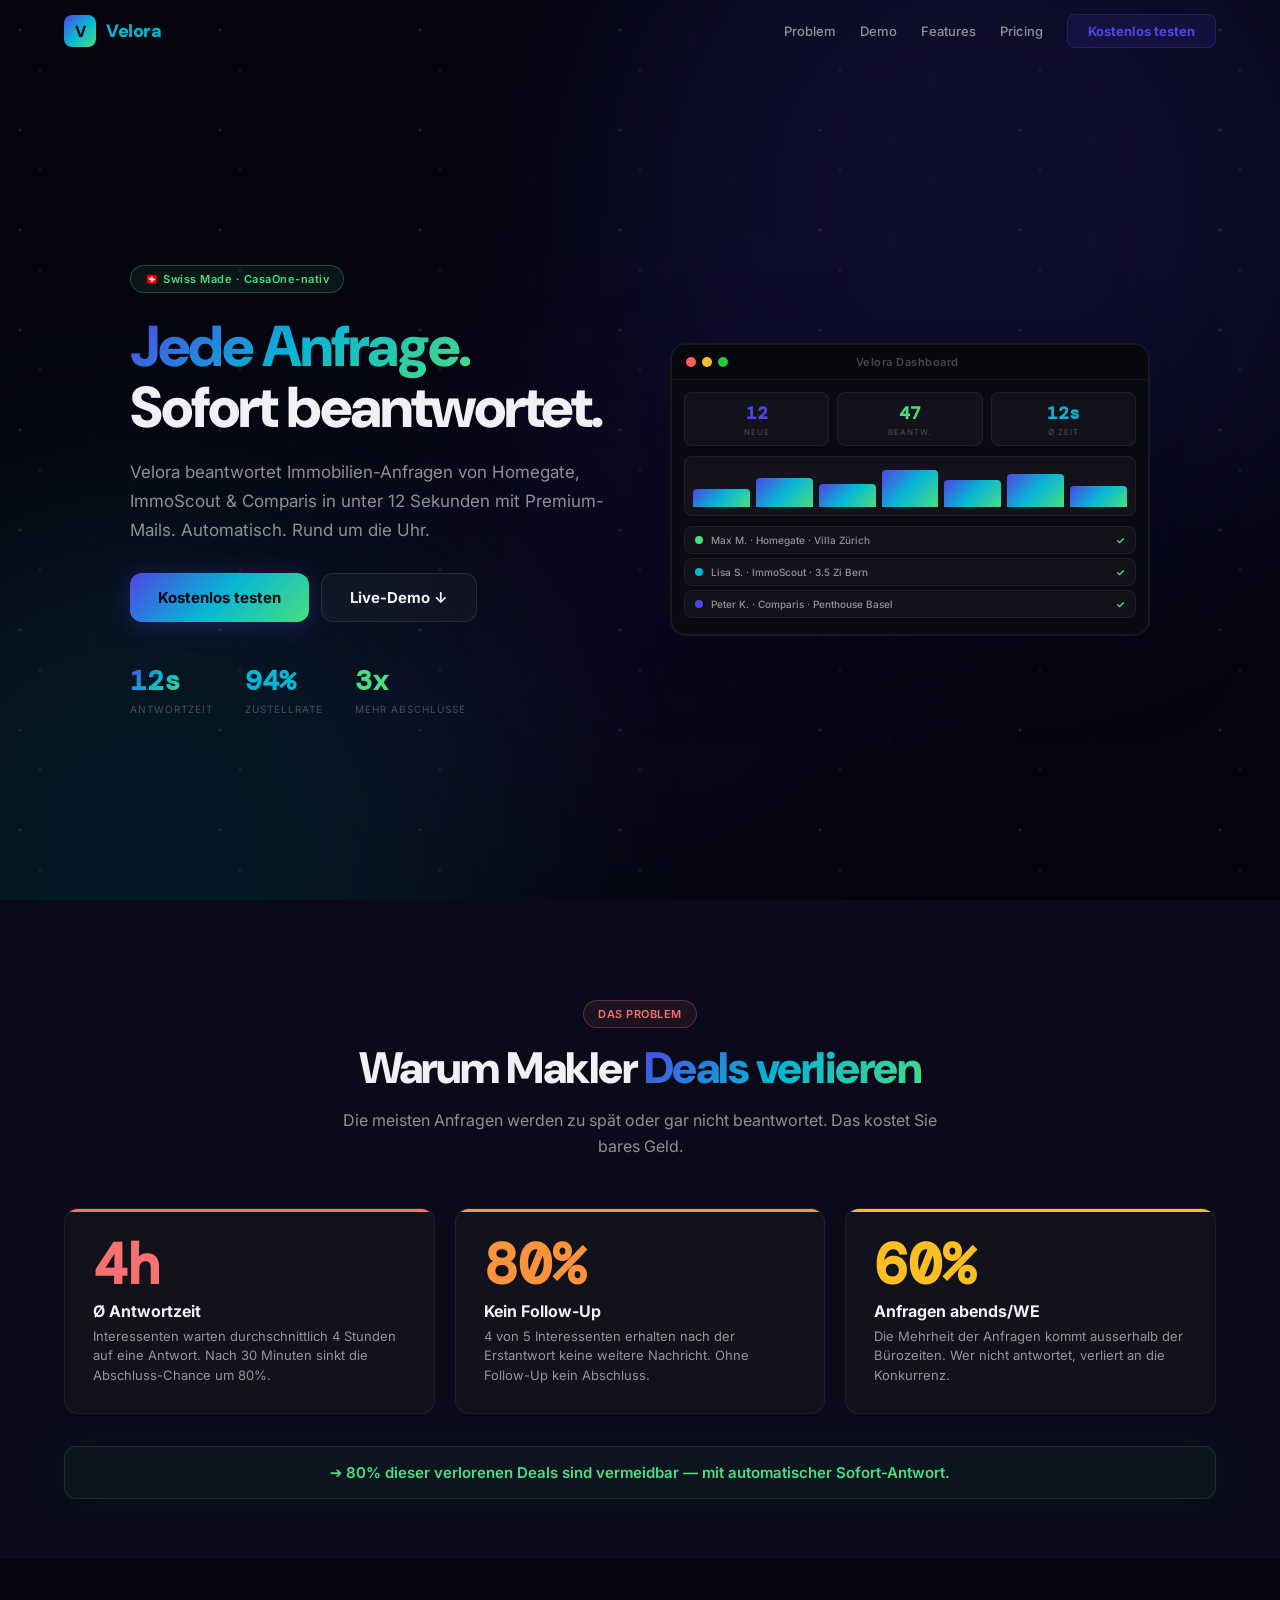
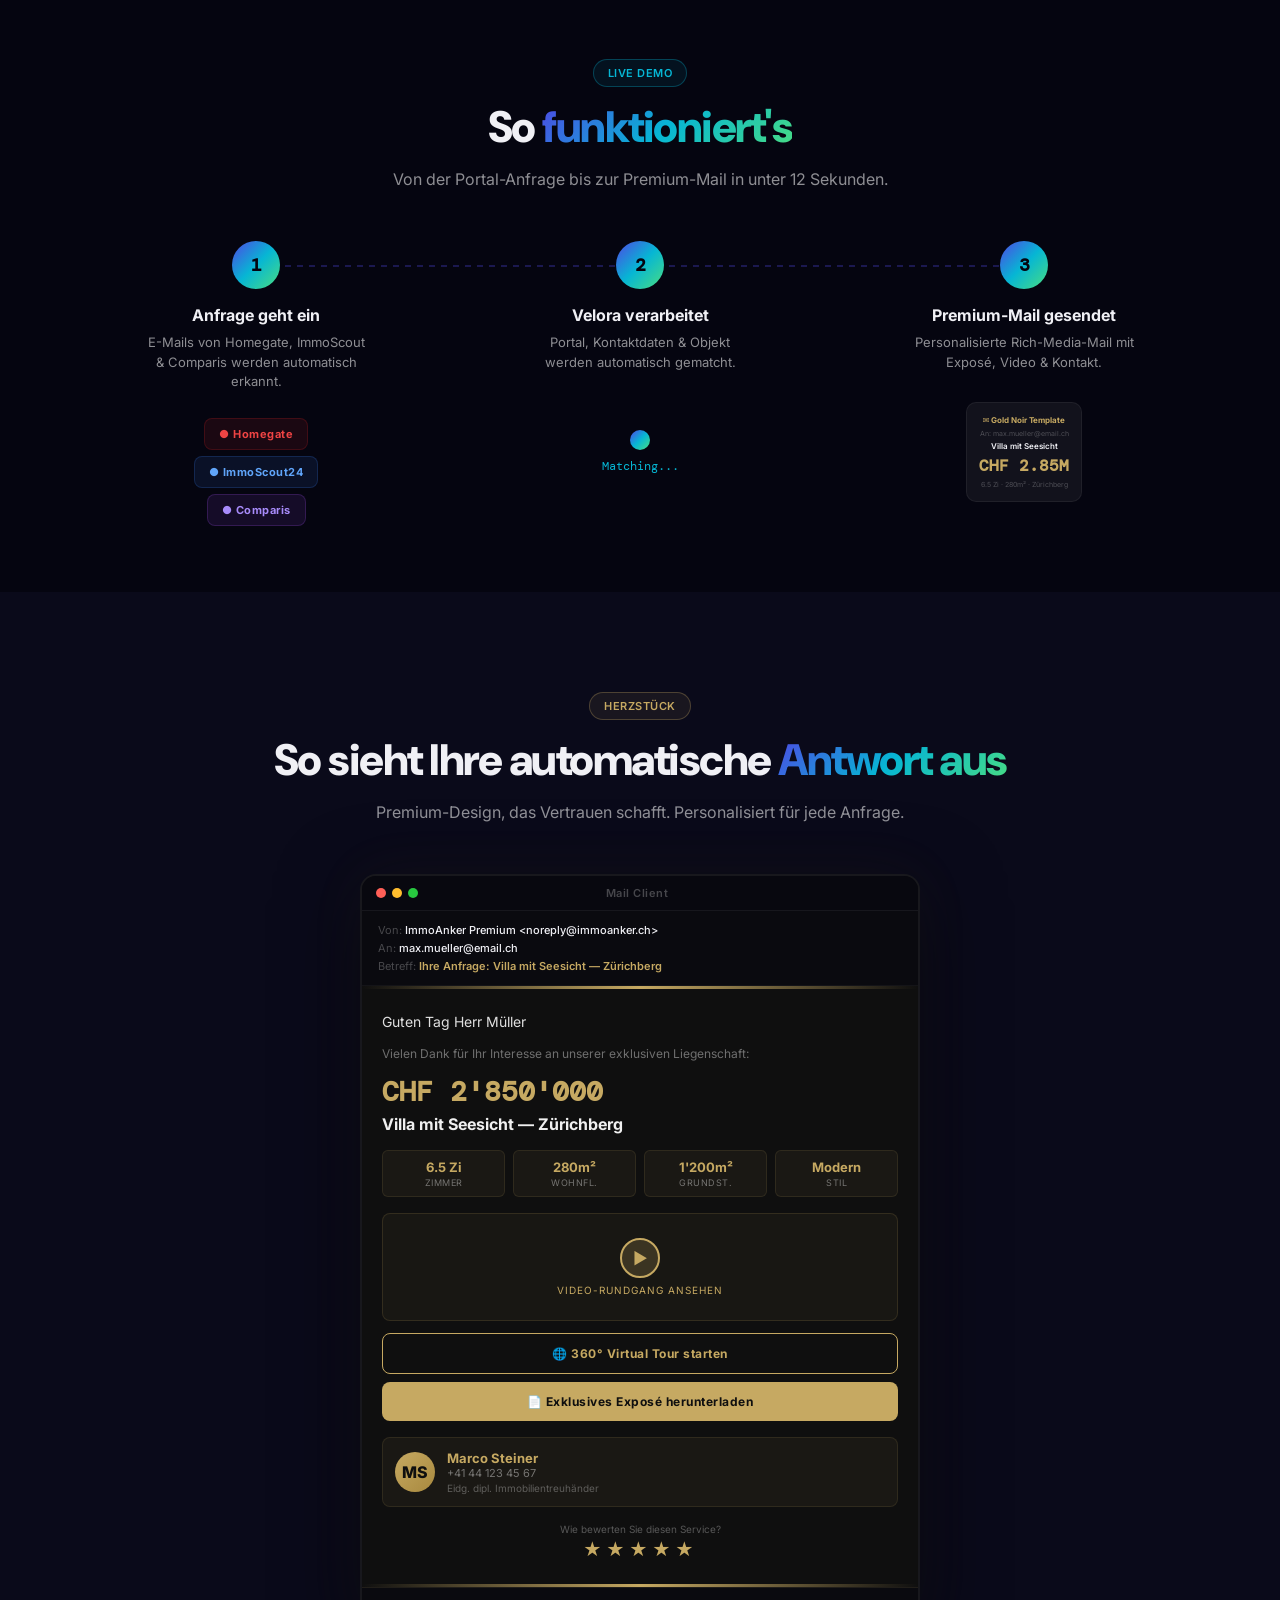
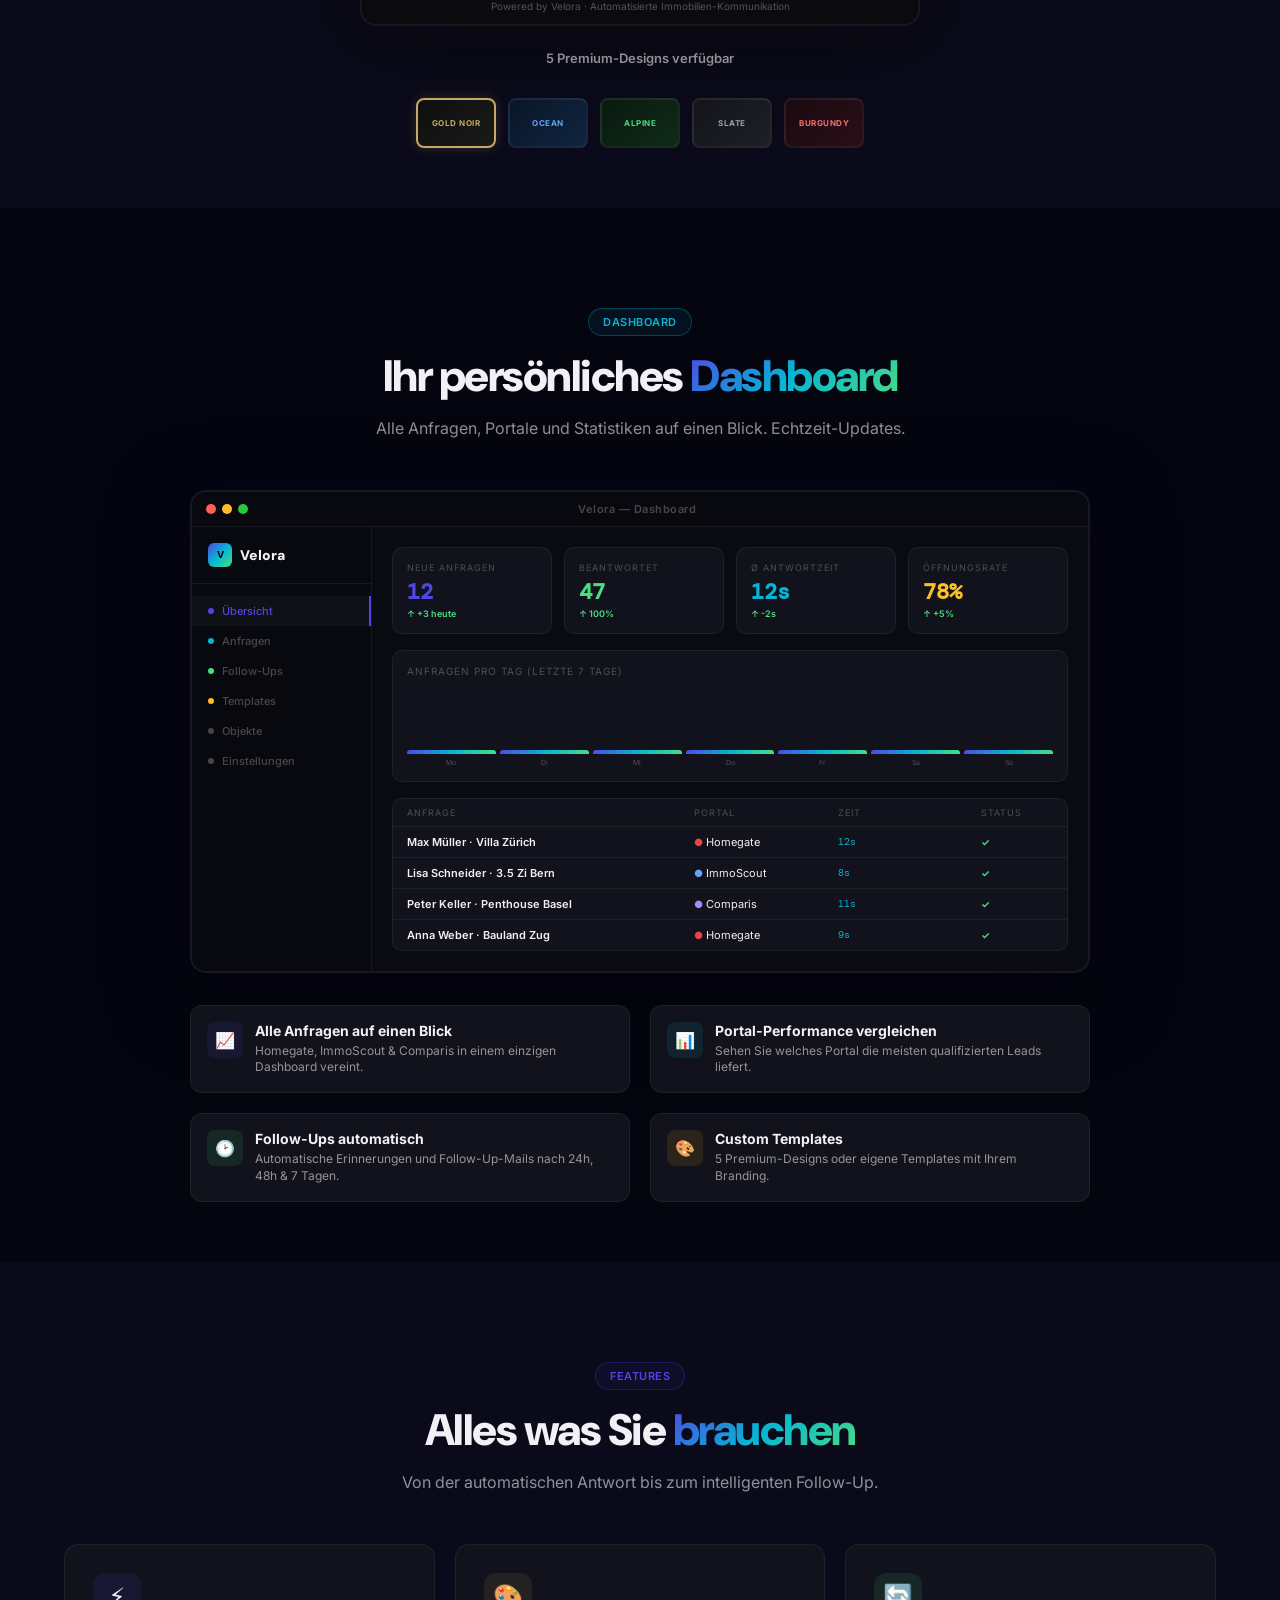
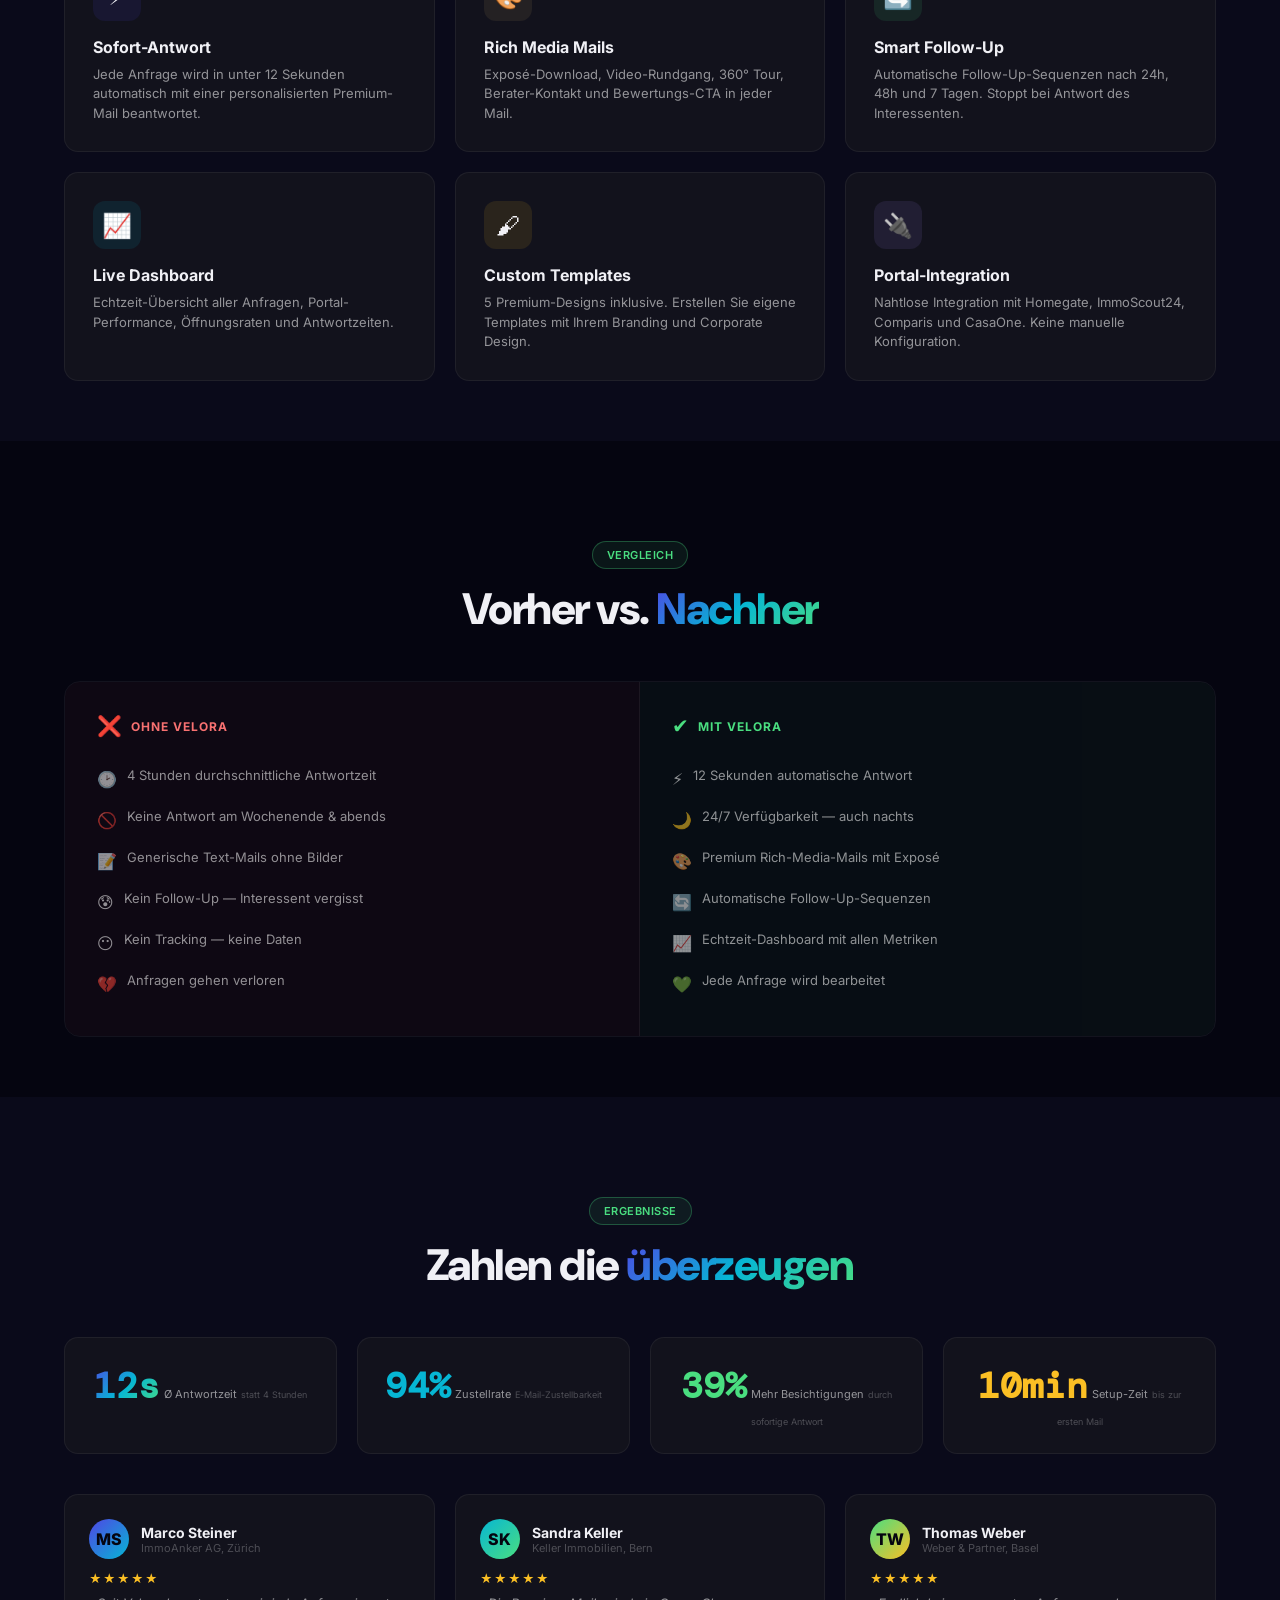
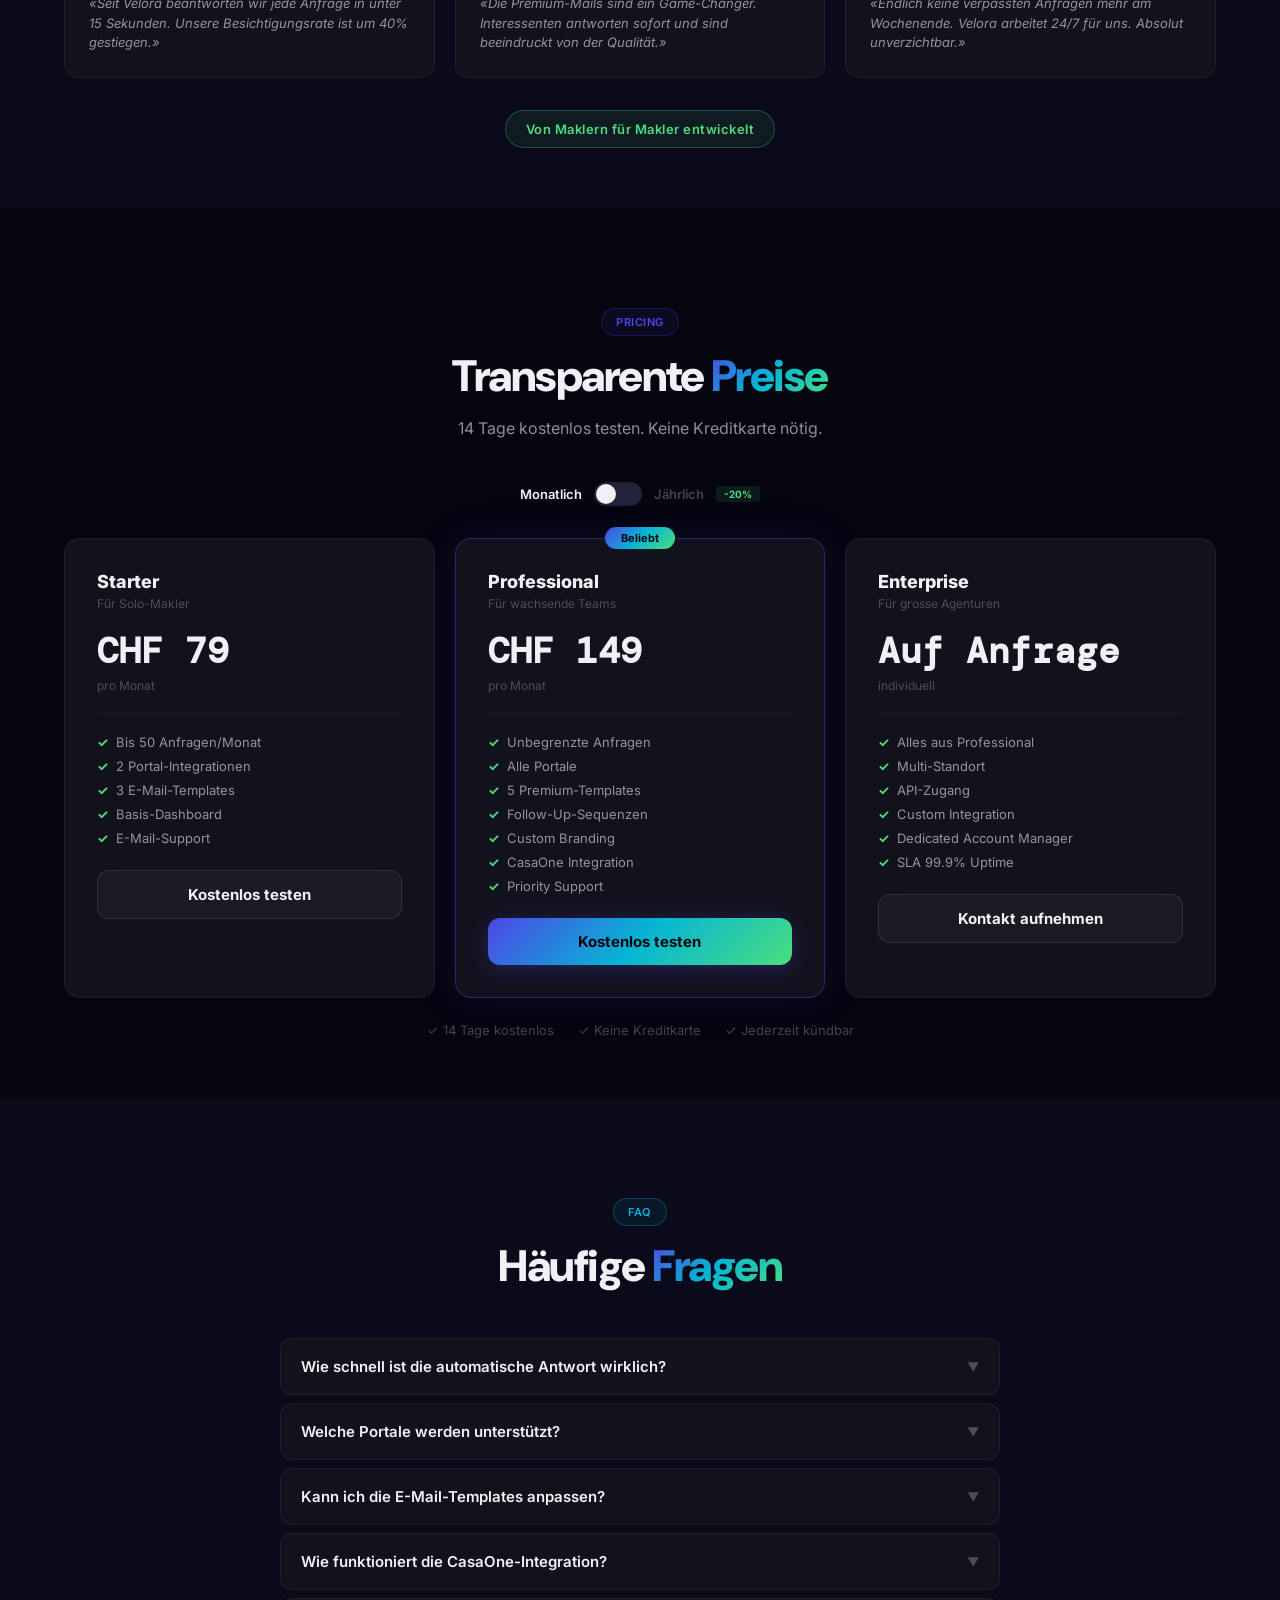
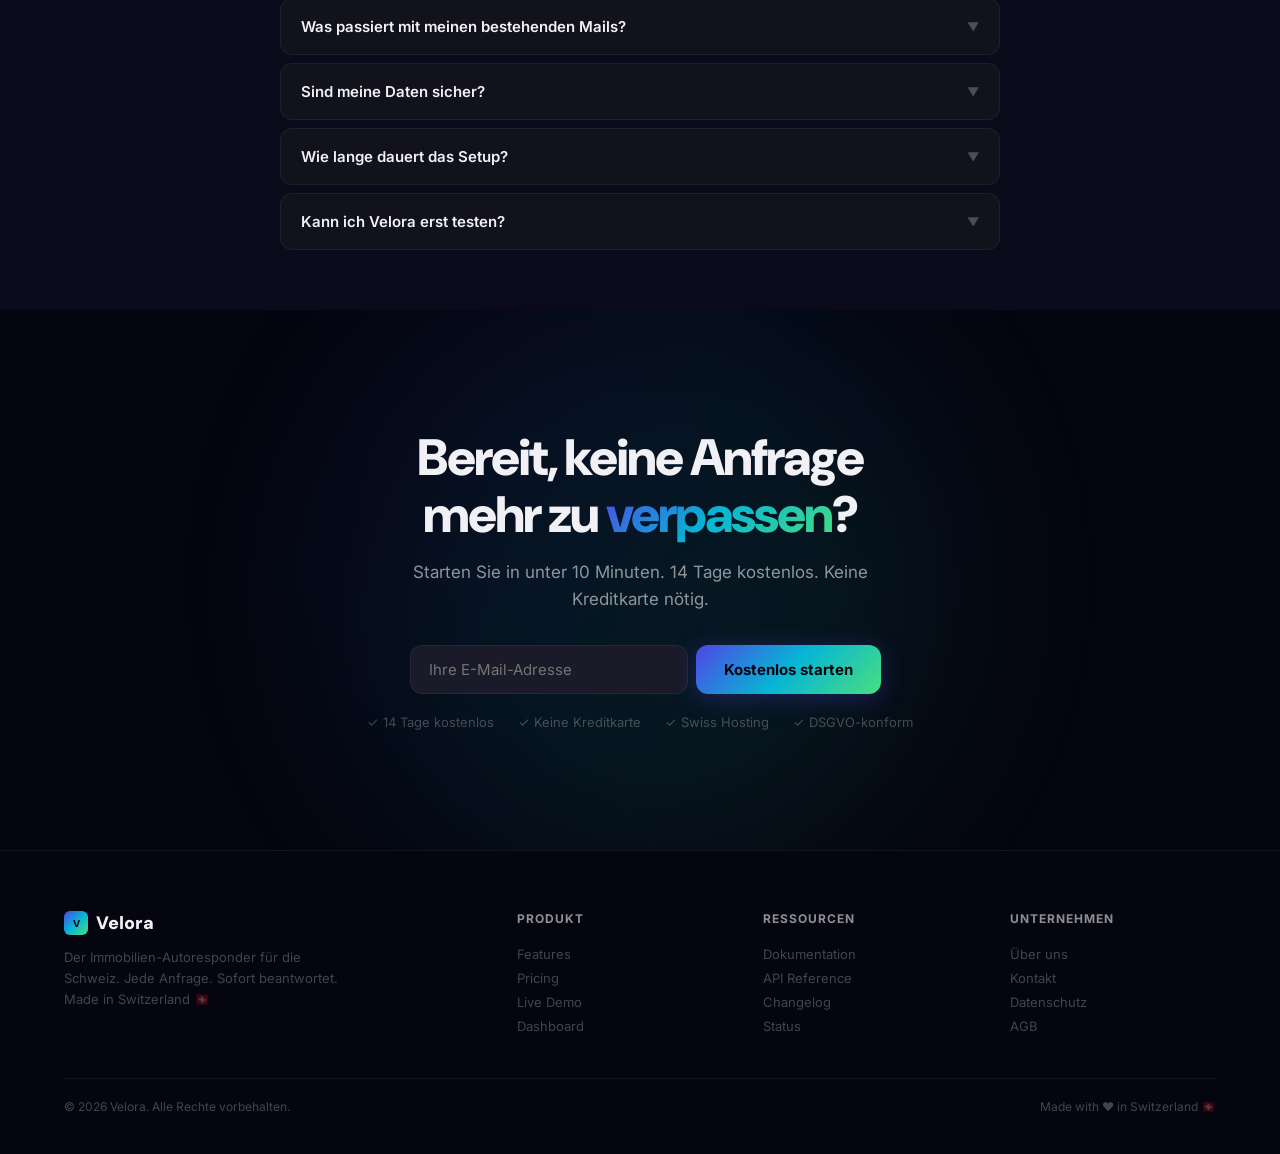
==== velora-landing/index.html @ 83bb5f82 "Initial: All project demos (SkyFocus, Velora, Skills, Wetten)" ====
<!DOCTYPE html>
<html lang="de">
<head>
<meta charset="UTF-8">
<meta name="viewport" content="width=device-width,initial-scale=1">
<meta name="description" content="Velora — Der Immobilien-Autoresponder. Jede Anfrage von Homegate, ImmoScout & Comparis in 12 Sekunden professionell beantwortet.">
<meta name="keywords" content="Immobilien, Autoresponder, Makler, Homegate, ImmoScout, Comparis, CRM, Schweiz, Automatisierung">
<meta property="og:title" content="Velora — Jede Anfrage. Sofort beantwortet.">
<meta property="og:description" content="Premium-Autoresponder für Immobilienmakler. Rich-Media-Mails, Dashboard, Follow-Ups. Swiss Made.">
<meta property="og:type" content="website">
<meta name="theme-color" content="#050510">
<title>Velora — Immobilien-Autoresponder | Jede Anfrage. Sofort beantwortet.</title>
<link rel="preconnect" href="https://fonts.googleapis.com">
<link href="https://fonts.googleapis.com/css2?family=DM+Sans:wght@400;500;600;700;800;900&family=DM+Mono:wght@400;500&family=Inter:wght@300;400;500;600;700;800;900&display=swap" rel="stylesheet">
<style>
*{margin:0;padding:0;box-sizing:border-box}
:root{
  --bg:#050510;--bg2:#0a0a1a;--bg3:#0f0f24;
  --c1:#12121c;--c2:#1a1a28;--c3:#22223a;
  --bd:rgba(255,255,255,0.06);
  --t1:#f0f0f5;--t2:rgba(255,255,255,0.55);--t3:rgba(255,255,255,0.25);
  --ind:#4F46E5;--cy:#06B6D4;--grn:#4ade80;
  --gold:#C6A962;--gold2:#a8893e;
  --r:#f87171;--o:#fb923c;--a:#fbbf24;
  --grad:linear-gradient(135deg,#4F46E5,#06B6D4,#4ade80);
  --grad2:linear-gradient(135deg,#06B6D4,#4ade80);
}
html{scroll-behavior:smooth;overflow-x:hidden}
body{background:var(--bg);color:var(--t1);font-family:'Inter','DM Sans',system-ui,sans-serif;-webkit-font-smoothing:antialiased;overflow-x:hidden}
a{color:var(--cy);text-decoration:none}
::-webkit-scrollbar{width:4px}::-webkit-scrollbar-track{background:transparent}::-webkit-scrollbar-thumb{background:var(--c3);border-radius:2px}

.container{max-width:1200px;margin:0 auto;padding:0 24px}
.gradient-text{background:var(--grad);-webkit-background-clip:text;-webkit-text-fill-color:transparent;background-clip:text}
.badge{display:inline-flex;align-items:center;gap:6px;padding:6px 14px;border-radius:100px;font-size:11px;font-weight:600;letter-spacing:0.5px;border:1px solid rgba(79,70,229,0.25);background:rgba(79,70,229,0.08);color:var(--ind)}
.badge-cyan{border-color:rgba(6,182,212,0.3);background:rgba(6,182,212,0.08);color:var(--cy)}
.badge-green{border-color:rgba(74,222,128,0.3);background:rgba(74,222,128,0.08);color:var(--grn)}
.badge-gold{border-color:rgba(198,169,98,0.3);background:rgba(198,169,98,0.08);color:var(--gold)}
.btn{display:inline-flex;align-items:center;gap:8px;padding:14px 28px;border-radius:12px;font-size:15px;font-weight:700;border:none;cursor:pointer;transition:all 0.3s;text-decoration:none;font-family:inherit}
.btn-primary{background:var(--grad);color:#050510;box-shadow:0 4px 24px rgba(79,70,229,0.3)}
.btn-primary:hover{transform:translateY(-2px);box-shadow:0 8px 32px rgba(79,70,229,0.45)}
.btn-secondary{background:rgba(255,255,255,0.04);color:var(--t1);border:1px solid rgba(255,255,255,0.1);backdrop-filter:blur(10px)}
.btn-secondary:hover{background:rgba(255,255,255,0.08);transform:translateY(-1px)}
.section{position:relative;padding:100px 0 60px}
.section-badge{text-align:center;margin-bottom:16px}
.section-title{font-size:clamp(28px,3.5vw,44px);font-weight:900;letter-spacing:-1.5px;line-height:1.1;margin-bottom:16px;font-family:'DM Sans',system-ui,sans-serif}
.section-sub{font-size:16px;color:var(--t2);line-height:1.6;max-width:600px}
.reveal{opacity:0;transform:translateY(30px);transition:opacity 0.7s ease,transform 0.7s ease}
.reveal.visible{opacity:1;transform:translateY(0)}
.stagger-1{transition-delay:0.1s}.stagger-2{transition-delay:0.2s}.stagger-3{transition-delay:0.3s}.stagger-4{transition-delay:0.4s}.stagger-5{transition-delay:0.5s}.stagger-6{transition-delay:0.6s}

/* NAV */
.nav{position:fixed;top:0;left:0;right:0;z-index:100;padding:14px 0;transition:all 0.4s}
.nav.scrolled{background:rgba(5,5,16,0.92);backdrop-filter:blur(20px);border-bottom:1px solid var(--bd);padding:10px 0}
.nav-inner{display:flex;align-items:center;justify-content:space-between}
.nav-logo{display:flex;align-items:center;gap:10px;font-size:18px;font-weight:900;letter-spacing:-0.5px;font-family:'DM Sans',system-ui,sans-serif}
.nav-logo-icon{width:32px;height:32px;border-radius:8px;background:var(--grad);display:flex;align-items:center;justify-content:center;font-size:16px;font-weight:900;color:#050510}
.nav-links{display:flex;align-items:center;gap:24px}
.nav-links a{color:var(--t2);font-size:13px;font-weight:500;transition:color 0.3s}
.nav-links a:hover{color:var(--t1)}
.nav-cta{padding:8px 20px!important;border-radius:8px!important;font-size:13px!important;font-weight:700!important;background:rgba(79,70,229,0.12)!important;border:1px solid rgba(79,70,229,0.25)!important;color:var(--ind)!important;transition:all 0.3s!important}
.nav-cta:hover{background:rgba(79,70,229,0.2)!important}
.nav-mob{display:none;background:none;border:none;color:var(--t1);font-size:24px;cursor:pointer}

/* HERO */
.hero{min-height:100vh;display:flex;align-items:center;padding-top:80px;overflow:hidden;position:relative}
.hero-bg{position:absolute;inset:0;overflow:hidden;pointer-events:none}
.hero-glow{position:absolute;border-radius:50%;filter:blur(120px)}
.glow1{width:800px;height:800px;top:-200px;right:-100px;background:#4F46E5;opacity:0.12}
.glow2{width:700px;height:700px;bottom:-300px;left:-200px;background:#06B6D4;opacity:0.1}
.glow3{width:500px;height:500px;top:40%;left:30%;background:#7c3aed;opacity:0.06}
.hero-stars{position:absolute;inset:0;background-image:radial-gradient(2px 2px at 20px 30px,rgba(255,255,255,0.15),transparent),radial-gradient(2px 2px at 40px 70px,rgba(255,255,255,0.1),transparent),radial-gradient(1px 1px at 90px 40px,rgba(255,255,255,0.12),transparent),radial-gradient(1px 1px at 130px 80px,rgba(255,255,255,0.08),transparent);background-size:200px 100px}
.hero-grid{display:grid;grid-template-columns:1fr 1fr;gap:60px;align-items:center;position:relative;z-index:2}
.hero-content h1{font-size:clamp(38px,4.5vw,58px);font-weight:900;line-height:1.05;letter-spacing:-2px;margin-bottom:20px;font-family:'DM Sans',system-ui,sans-serif}
.hero-content p{font-size:17px;color:var(--t2);line-height:1.7;margin-bottom:28px;max-width:480px}
.hero-badges{display:flex;gap:8px;flex-wrap:wrap;margin-bottom:24px}
.hero-btns{display:flex;gap:12px;flex-wrap:wrap}
.hero-stats{display:flex;gap:32px;margin-top:40px}
.hero-stat-val{font-size:28px;font-weight:800;font-family:'DM Mono',monospace}
.hero-stat-label{font-size:10px;color:var(--t3);margin-top:4px;letter-spacing:1px;text-transform:uppercase}

/* DASHBOARD MOCKUP */
.dash-mockup{width:480px;background:#0a0a12;border-radius:16px;border:2px solid rgba(255,255,255,0.06);overflow:hidden;box-shadow:0 20px 80px rgba(0,0,0,0.5),0 0 60px rgba(79,70,229,0.08);animation:dashFloat 8s ease-in-out infinite}
@keyframes dashFloat{0%,100%{transform:translateY(0) rotate(1deg)}50%{transform:translateY(-12px) rotate(-0.5deg)}}
.dash-chrome{display:flex;align-items:center;padding:10px 14px;background:#08080f;border-bottom:1px solid var(--bd)}
.dash-dots{display:flex;gap:6px}.dash-dots span{width:10px;height:10px;border-radius:50%}
.dash-title{flex:1;text-align:center;font-size:11px;font-weight:600;color:var(--t3);letter-spacing:0.5px}
.dash-body{padding:12px}
.dash-kpi-row{display:grid;grid-template-columns:repeat(3,1fr);gap:8px;margin-bottom:10px}
.dash-kpi{background:var(--c1);border:1px solid var(--bd);border-radius:8px;padding:8px;text-align:center}
.dash-kpi-val{font-size:18px;font-weight:800;font-family:'DM Mono',monospace}
.dash-kpi-label{font-size:8px;color:var(--t3);letter-spacing:1px;text-transform:uppercase;margin-top:2px}
.dash-chart{display:flex;align-items:flex-end;gap:6px;height:60px;margin-bottom:10px;padding:8px;background:var(--c1);border:1px solid var(--bd);border-radius:8px}
.dash-bar{flex:1;border-radius:4px 4px 0 0;background:var(--grad);min-height:8px;transition:height 0.5s}
.dash-inquiry{display:flex;align-items:center;gap:8px;padding:7px 10px;background:var(--c1);border:1px solid var(--bd);border-radius:8px;margin-bottom:4px;font-size:10px}
.dash-inq-dot{width:8px;height:8px;border-radius:50%;flex-shrink:0}
.dash-inq-text{flex:1;font-weight:500;color:var(--t2)}
.dash-inq-check{color:var(--grn);font-weight:700}

/* PROBLEM SECTION */
.pain-grid{display:grid;grid-template-columns:repeat(3,1fr);gap:20px;margin-top:48px}
.pain-card{background:var(--c1);border:1px solid var(--bd);border-radius:14px;padding:28px;position:relative;overflow:hidden;transition:all 0.3s}
.pain-card:hover{transform:translateY(-4px);box-shadow:0 12px 40px rgba(0,0,0,0.3)}
.pain-card::before{content:'';position:absolute;top:0;left:0;right:0;height:3px}
.pain-card.red::before{background:var(--r)}.pain-card.orange::before{background:var(--o)}.pain-card.amber::before{background:var(--a)}
.pain-number{font-size:56px;font-weight:900;font-family:'DM Mono',monospace;line-height:1}
.pain-title{font-size:16px;font-weight:700;margin:8px 0 6px}
.pain-desc{font-size:13px;color:var(--t2);line-height:1.5}
.success-banner{margin-top:32px;padding:16px 24px;border-radius:12px;background:rgba(74,222,128,0.06);border:1px solid rgba(74,222,128,0.15);text-align:center;font-size:15px;font-weight:600;color:var(--grn);box-shadow:0 0 40px rgba(74,222,128,0.06)}

/* HOW IT WORKS (3 Steps) */
.steps-container{display:flex;align-items:flex-start;gap:0;margin-top:48px;position:relative}
.step{flex:1;text-align:center;position:relative;z-index:2}
.step-num{width:48px;height:48px;border-radius:50%;background:var(--grad);display:flex;align-items:center;justify-content:center;font-size:18px;font-weight:900;color:#050510;margin:0 auto 16px;font-family:'DM Mono',monospace}
.step-title{font-size:16px;font-weight:700;margin-bottom:8px}
.step-desc{font-size:13px;color:var(--t2);line-height:1.5;max-width:220px;margin:0 auto}
.step-visual{margin-top:20px;min-height:120px;display:flex;align-items:center;justify-content:center}
.steps-line{position:absolute;top:24px;left:15%;right:15%;height:2px;background:repeating-linear-gradient(90deg,rgba(79,70,229,0.3) 0,rgba(79,70,229,0.3) 6px,transparent 6px,transparent 12px);z-index:1}

/* Portal badges */
.portal-badge{display:inline-flex;align-items:center;gap:6px;padding:8px 14px;border-radius:8px;font-size:11px;font-weight:700;letter-spacing:0.5px;margin:3px;opacity:0;animation:slideInPortal 0.5s ease forwards}
.portal-badge.hg{background:rgba(220,38,38,0.1);border:1px solid rgba(220,38,38,0.2);color:#ef4444}
.portal-badge.is{background:rgba(59,130,246,0.1);border:1px solid rgba(59,130,246,0.2);color:#60a5fa}
.portal-badge.cp{background:rgba(168,85,247,0.1);border:1px solid rgba(168,85,247,0.2);color:#a78bfa}
@keyframes slideInPortal{0%{opacity:0;transform:translateX(-20px)}100%{opacity:1;transform:translateX(0)}}
.portal-badge:nth-child(1){animation-delay:0.2s}.portal-badge:nth-child(2){animation-delay:0.6s}.portal-badge:nth-child(3){animation-delay:1s}

/* Processing dot */
.processing-dot{width:20px;height:20px;border-radius:50%;background:var(--grad);animation:processPulse 1.5s ease-in-out infinite}
@keyframes processPulse{0%,100%{transform:scale(1);opacity:1}50%{transform:scale(1.4);opacity:0.6}}
.processing-text{font-size:12px;color:var(--cy);font-family:'DM Mono',monospace;margin-top:8px;animation:blink 1s step-end infinite}
@keyframes blink{0%,100%{opacity:1}50%{opacity:0.3}}

/* Mail slide-in */
.mail-preview-mini{background:var(--c1);border:1px solid var(--bd);border-radius:10px;padding:12px;max-width:200px;margin:0 auto;opacity:0;animation:slideInMail 0.6s ease forwards;animation-delay:0.3s}
@keyframes slideInMail{0%{opacity:0;transform:translateX(30px)}100%{opacity:1;transform:translateX(0)}}

/* EMAIL SHOWCASE */
.email-frame{max-width:560px;margin:0 auto;background:#0a0a0f;border-radius:16px;border:2px solid rgba(255,255,255,0.06);overflow:hidden;box-shadow:0 20px 80px rgba(0,0,0,0.5),0 0 60px rgba(198,169,98,0.06);animation:emailFloat 8s ease-in-out infinite}
@keyframes emailFloat{0%,100%{transform:translateY(0)}50%{transform:translateY(-10px)}}
.email-chrome{display:flex;align-items:center;padding:10px 14px;background:#08080f;border-bottom:1px solid var(--bd)}
.email-body{padding:0}
.email-header-bar{padding:12px 16px;border-bottom:1px solid rgba(255,255,255,0.04);font-size:11px;color:var(--t3)}
.email-header-bar span{color:var(--t1);font-weight:500}

/* Gold Noir Email Design */
.gn-mail{background:#0F0F0F;padding:0}
.gn-topline{height:3px;background:linear-gradient(90deg,transparent,var(--gold),transparent)}
.gn-inner{padding:24px 20px}
.gn-greeting{font-size:14px;color:#e0e0e0;margin-bottom:16px}
.gn-price{font-size:28px;font-weight:900;color:var(--gold);font-family:'DM Mono',monospace;margin:8px 0 4px}
.gn-title{font-size:16px;font-weight:700;color:#f0f0f0;margin-bottom:16px}
.gn-details{display:grid;grid-template-columns:repeat(4,1fr);gap:8px;margin-bottom:16px}
.gn-detail{text-align:center;padding:8px;background:rgba(198,169,98,0.06);border:1px solid rgba(198,169,98,0.12);border-radius:6px}
.gn-detail-val{font-size:13px;font-weight:700;color:var(--gold)}
.gn-detail-label{font-size:9px;color:rgba(255,255,255,0.4);margin-top:2px;text-transform:uppercase;letter-spacing:0.5px}
.gn-video{position:relative;background:rgba(198,169,98,0.05);border:1px solid rgba(198,169,98,0.15);border-radius:8px;padding:24px;text-align:center;margin-bottom:12px}
.gn-play{width:40px;height:40px;border-radius:50%;background:rgba(198,169,98,0.2);border:2px solid var(--gold);display:inline-flex;align-items:center;justify-content:center;font-size:16px;color:var(--gold)}
.gn-video-label{font-size:10px;color:var(--gold);margin-top:6px;letter-spacing:1px;text-transform:uppercase}
.gn-btn{display:block;padding:12px;border-radius:8px;text-align:center;font-size:12px;font-weight:700;letter-spacing:0.5px;margin-bottom:8px;transition:all 0.3s}
.gn-btn-outline{border:1px solid var(--gold);color:var(--gold);background:transparent}
.gn-btn-filled{background:var(--gold);color:#0F0F0F;border:none}
.gn-agent{display:flex;align-items:center;gap:12px;padding:12px;background:rgba(198,169,98,0.06);border:1px solid rgba(198,169,98,0.12);border-radius:8px;margin-top:16px}
.gn-avatar{width:40px;height:40px;border-radius:50%;background:linear-gradient(135deg,var(--gold),var(--gold2));display:flex;align-items:center;justify-content:center;font-size:16px;font-weight:800;color:#0F0F0F}
.gn-agent-name{font-size:13px;font-weight:700;color:var(--gold)}
.gn-agent-phone{font-size:11px;color:rgba(255,255,255,0.4)}
.gn-footer{text-align:center;padding:12px;border-top:1px solid rgba(198,169,98,0.12);font-size:10px;color:rgba(255,255,255,0.3)}
.gn-bottomline{height:3px;background:linear-gradient(90deg,transparent,var(--gold),transparent)}

/* Design Thumbnails */
.design-thumbs{display:flex;gap:12px;justify-content:center;margin-top:32px;flex-wrap:wrap}
.design-thumb{width:80px;height:50px;border-radius:8px;border:2px solid var(--bd);cursor:pointer;transition:all 0.3s;position:relative;overflow:hidden;display:flex;align-items:center;justify-content:center;font-size:8px;font-weight:700;letter-spacing:0.5px;text-transform:uppercase}
.design-thumb:hover{border-color:rgba(255,255,255,0.15);transform:translateY(-2px)}
.design-thumb.active{border-color:var(--gold);box-shadow:0 0 12px rgba(198,169,98,0.2)}

/* DASHBOARD MOCKUP LARGE */
.laptop-frame{max-width:900px;margin:0 auto;background:#0a0a12;border-radius:16px;border:2px solid rgba(255,255,255,0.06);overflow:hidden;box-shadow:0 20px 80px rgba(0,0,0,0.5),0 0 60px rgba(79,70,229,0.06);animation:laptopFloat 8s ease-in-out infinite}
@keyframes laptopFloat{0%,100%{transform:translateY(0)}50%{transform:translateY(-8px)}}
.laptop-body{display:flex;min-height:400px}
.laptop-sidebar{width:180px;background:#08080f;border-right:1px solid var(--bd);padding:16px 0;flex-shrink:0}
.sidebar-logo{padding:0 16px 16px;font-size:14px;font-weight:900;font-family:'DM Sans',system-ui,sans-serif;display:flex;align-items:center;gap:8px;border-bottom:1px solid var(--bd);margin-bottom:12px}
.sidebar-logo-icon{width:24px;height:24px;border-radius:6px;background:var(--grad);display:flex;align-items:center;justify-content:center;font-size:10px;font-weight:900;color:#050510}
.sidebar-item{display:flex;align-items:center;gap:8px;padding:8px 16px;font-size:11px;font-weight:500;color:var(--t3);cursor:pointer;transition:all 0.2s}
.sidebar-item:hover,.sidebar-item.active{color:var(--t1);background:rgba(255,255,255,0.03)}
.sidebar-item.active{border-right:2px solid var(--ind);color:var(--ind)}
.sidebar-dot{width:6px;height:6px;border-radius:50%}
.laptop-main{flex:1;padding:20px}
.laptop-kpis{display:grid;grid-template-columns:repeat(4,1fr);gap:12px;margin-bottom:16px}
.laptop-kpi{background:var(--c1);border:1px solid var(--bd);border-radius:10px;padding:14px}
.laptop-kpi-label{font-size:9px;color:var(--t3);letter-spacing:1px;text-transform:uppercase;margin-bottom:4px}
.laptop-kpi-val{font-size:22px;font-weight:800;font-family:'DM Mono',monospace}
.laptop-kpi-change{font-size:9px;font-weight:600;margin-top:2px}
.laptop-chart-area{background:var(--c1);border:1px solid var(--bd);border-radius:10px;padding:14px;margin-bottom:16px}
.laptop-chart-title{font-size:10px;color:var(--t3);letter-spacing:1px;text-transform:uppercase;margin-bottom:10px}
.laptop-chart-bars{display:flex;align-items:flex-end;gap:4px;height:80px}
.laptop-chart-bar-wrap{flex:1;display:flex;flex-direction:column;align-items:center;gap:4px}
.laptop-chart-bar{width:100%;border-radius:3px 3px 0 0;background:var(--grad);min-height:4px}
.laptop-chart-bar-label{font-size:7px;color:var(--t3)}
.laptop-list{background:var(--c1);border:1px solid var(--bd);border-radius:10px;overflow:hidden}
.laptop-list-header{display:grid;grid-template-columns:2fr 1fr 1fr 0.5fr;padding:8px 14px;font-size:9px;color:var(--t3);letter-spacing:1px;text-transform:uppercase;border-bottom:1px solid var(--bd)}
.laptop-list-row{display:grid;grid-template-columns:2fr 1fr 1fr 0.5fr;padding:8px 14px;font-size:11px;border-bottom:1px solid var(--bd);align-items:center}
.laptop-list-row:last-child{border-bottom:none}

/* Feature Highlights around dashboard */
.dash-features{display:grid;grid-template-columns:1fr 1fr;gap:20px;max-width:900px;margin:32px auto 0}
.dash-feature{display:flex;align-items:flex-start;gap:12px;padding:16px;background:var(--c1);border:1px solid var(--bd);border-radius:12px;transition:all 0.3s}
.dash-feature:hover{border-color:rgba(255,255,255,0.1);transform:translateY(-2px)}
.dash-feature-icon{width:36px;height:36px;border-radius:8px;display:flex;align-items:center;justify-content:center;font-size:16px;flex-shrink:0}
.dash-feature-title{font-size:14px;font-weight:700;margin-bottom:4px}
.dash-feature-desc{font-size:12px;color:var(--t2);line-height:1.4}

/* FEATURES GRID */
.feat-grid{display:grid;grid-template-columns:repeat(3,1fr);gap:20px;margin-top:48px}
.feat-card{background:var(--c1);border:1px solid var(--bd);border-radius:14px;padding:28px;transition:all 0.3s}
.feat-card:hover{border-color:rgba(255,255,255,0.1);transform:translateY(-4px);box-shadow:0 12px 40px rgba(0,0,0,0.3)}
.feat-icon{width:48px;height:48px;border-radius:12px;display:flex;align-items:center;justify-content:center;font-size:24px;margin-bottom:16px}
.feat-title{font-size:16px;font-weight:700;margin-bottom:8px}
.feat-desc{font-size:13px;color:var(--t2);line-height:1.5}

/* BEFORE/AFTER */
.ba-grid{display:grid;grid-template-columns:1fr 1fr;gap:0;margin-top:48px;border-radius:16px;overflow:hidden;border:1px solid var(--bd)}
.ba-side{padding:32px}
.ba-before{background:rgba(248,113,113,0.04);border-right:1px solid var(--bd)}
.ba-after{background:rgba(74,222,128,0.04)}
.ba-label{font-size:12px;font-weight:700;letter-spacing:1px;text-transform:uppercase;margin-bottom:20px;display:flex;align-items:center;gap:8px}
.ba-item{display:flex;align-items:flex-start;gap:10px;padding:8px 0;font-size:13px;color:var(--t2);line-height:1.5}
.ba-item-icon{font-size:16px;flex-shrink:0;margin-top:1px}

/* SOCIAL PROOF */
.counter-grid{display:grid;grid-template-columns:repeat(4,1fr);gap:20px;margin-top:48px}
.counter-card{background:var(--c1);border:1px solid var(--bd);border-radius:14px;padding:24px;text-align:center}
.counter-val{font-size:36px;font-weight:900;font-family:'DM Mono',monospace}
.counter-label{font-size:11px;color:var(--t2);margin-top:6px}
.counter-sub{font-size:9px;color:var(--t3);margin-top:2px}
.testimonial-grid{display:grid;grid-template-columns:repeat(3,1fr);gap:20px;margin-top:32px}
.testimonial{background:var(--c1);border:1px solid var(--bd);border-radius:14px;padding:24px;transition:all 0.3s}
.testimonial:hover{border-color:rgba(255,255,255,0.1);transform:translateY(-2px)}
.testimonial-header{display:flex;align-items:center;gap:12px;margin-bottom:12px}
.testimonial-avatar{width:40px;height:40px;border-radius:50%;display:flex;align-items:center;justify-content:center;font-size:16px;font-weight:800;color:#050510}
.testimonial-name{font-size:14px;font-weight:700}
.testimonial-role{font-size:11px;color:var(--t3)}
.testimonial-stars{color:var(--a);font-size:12px;margin-bottom:8px;letter-spacing:1px}
.testimonial-quote{font-size:13px;color:var(--t2);line-height:1.5;font-style:italic}

/* PRICING */
.pricing-toggle{display:flex;align-items:center;justify-content:center;gap:12px;margin-bottom:32px}
.pricing-toggle-label{font-size:13px;font-weight:600;color:var(--t3);cursor:pointer}
.pricing-toggle-label.active{color:var(--t1)}
.pricing-switch{width:48px;height:24px;border-radius:12px;background:var(--c3);position:relative;cursor:pointer;transition:all 0.3s}
.pricing-switch.yearly{background:rgba(79,70,229,0.3)}
.pricing-knob{width:20px;height:20px;border-radius:50%;background:var(--t1);position:absolute;top:2px;left:2px;transition:all 0.3s}
.pricing-switch.yearly .pricing-knob{left:26px}
.pricing-save{font-size:10px;font-weight:700;color:var(--grn);background:rgba(74,222,128,0.1);padding:2px 8px;border-radius:4px}
.pricing-grid{display:grid;grid-template-columns:repeat(3,1fr);gap:20px}
.pricing-card{background:var(--c1);border:1px solid var(--bd);border-radius:16px;padding:32px;position:relative;transition:all 0.3s}
.pricing-card:hover{transform:translateY(-4px)}
.pricing-card.featured{border-color:rgba(79,70,229,0.4);box-shadow:0 0 40px rgba(79,70,229,0.1)}
.pricing-card.featured::before{content:'Beliebt';position:absolute;top:-12px;left:50%;transform:translateX(-50%);background:var(--grad);color:#050510;font-size:11px;font-weight:700;padding:4px 16px;border-radius:100px}
.pricing-name{font-size:18px;font-weight:800;margin-bottom:4px}
.pricing-desc{font-size:12px;color:var(--t3);margin-bottom:16px}
.pricing-price{font-size:36px;font-weight:900;font-family:'DM Mono',monospace;margin-bottom:4px}
.pricing-period{font-size:12px;color:var(--t3)}
.pricing-divider{height:1px;background:var(--bd);margin:20px 0}
.pricing-features{list-style:none;display:flex;flex-direction:column;gap:8px;margin-bottom:24px}
.pricing-features li{font-size:13px;color:var(--t2);display:flex;align-items:center;gap:8px}
.pricing-features li::before{content:'';display:none}
.pricing-check{color:var(--grn);font-weight:700;flex-shrink:0}

/* FAQ */
.faq-list{max-width:720px;margin:48px auto 0;display:flex;flex-direction:column;gap:8px}
.faq-item{background:var(--c1);border:1px solid var(--bd);border-radius:12px;overflow:hidden}
.faq-q{padding:18px 20px;font-size:15px;font-weight:600;cursor:pointer;display:flex;justify-content:space-between;align-items:center;transition:all 0.3s;user-select:none}
.faq-q:hover{color:var(--cy)}
.faq-arrow{font-size:12px;color:var(--t3);transition:transform 0.3s}
.faq-item.open .faq-arrow{transform:rotate(180deg)}
.faq-a{max-height:0;overflow:hidden;transition:max-height 0.4s ease}
.faq-item.open .faq-a{max-height:300px}
.faq-a-inner{padding:0 20px 18px;font-size:13px;color:var(--t2);line-height:1.6}

/* FINAL CTA */
.cta-section{text-align:center;padding:120px 0;position:relative;overflow:hidden}
.cta-glow{position:absolute;width:600px;height:600px;border-radius:50%;filter:blur(100px);opacity:0.1;left:50%;top:50%;transform:translate(-50%,-50%);background:var(--grad)}
.cta-input-wrap{display:flex;gap:8px;max-width:460px;margin:0 auto}
.cta-input{flex:1;padding:14px 18px;border-radius:12px;border:1px solid var(--bd);background:var(--c2);color:var(--t1);font-size:15px;font-family:inherit;outline:none;transition:border-color 0.3s}
.cta-input:focus{border-color:rgba(79,70,229,0.4)}
.cta-trust{display:flex;gap:24px;justify-content:center;margin-top:20px;font-size:13px;color:var(--t3);flex-wrap:wrap}

/* FOOTER */
.footer{border-top:1px solid var(--bd);padding:60px 0 40px}
.footer-grid{display:grid;grid-template-columns:2fr 1fr 1fr 1fr;gap:40px;margin-bottom:40px}
.footer-brand{font-size:18px;font-weight:900;font-family:'DM Sans',system-ui,sans-serif;margin-bottom:12px;display:flex;align-items:center;gap:8px}
.footer-desc{font-size:13px;color:var(--t3);line-height:1.6;max-width:280px}
.footer-col-title{font-size:12px;font-weight:700;letter-spacing:1px;text-transform:uppercase;color:var(--t2);margin-bottom:16px}
.footer-col a{display:block;font-size:13px;color:var(--t3);padding:4px 0;transition:color 0.3s}
.footer-col a:hover{color:var(--t1)}
.footer-bottom{border-top:1px solid var(--bd);padding-top:20px;display:flex;justify-content:space-between;align-items:center;font-size:12px;color:var(--t3)}

/* RESPONSIVE */
@media(max-width:1024px){
  .hero-grid{grid-template-columns:1fr;text-align:center}
  .hero-content p{margin:0 auto 28px}.hero-badges,.hero-btns,.hero-stats{justify-content:center}
  .dash-mockup{margin:40px auto 0;width:100%;max-width:480px}
  .feat-grid{grid-template-columns:repeat(2,1fr)}
  .pain-grid{grid-template-columns:repeat(2,1fr)}
  .ba-grid{grid-template-columns:1fr}
  .ba-before{border-right:none;border-bottom:1px solid var(--bd)}
  .counter-grid{grid-template-columns:repeat(2,1fr)}
  .testimonial-grid{grid-template-columns:1fr}
  .pricing-grid{grid-template-columns:1fr;max-width:400px;margin:0 auto}
  .nav-links{display:none}.nav-mob{display:block}
  .laptop-sidebar{display:none}
  .laptop-kpis{grid-template-columns:repeat(2,1fr)}
  .dash-features{grid-template-columns:1fr}
  .footer-grid{grid-template-columns:1fr 1fr}
  .steps-container{flex-direction:column;gap:32px;align-items:center}
  .steps-line{display:none}
  .gn-details{grid-template-columns:repeat(2,1fr)}
  .design-thumb{width:60px;height:38px}
}
@media(max-width:640px){
  .feat-grid,.pain-grid{grid-template-columns:1fr}
  .section{padding:60px 0 40px}
  .footer-grid{grid-template-columns:1fr}
  .footer-bottom{flex-direction:column;gap:8px;text-align:center}
  .pricing-grid{max-width:100%}
  .laptop-list-header,.laptop-list-row{grid-template-columns:2fr 1fr 1fr}
  .laptop-list-header>:last-child,.laptop-list-row>:last-child{display:none}
}
</style>
</head>
<body>

<!-- NAV -->
<nav class="nav" id="nav">
<div class="container nav-inner">
  <a href="#" class="nav-logo"><div class="nav-logo-icon">V</div> Velora</a>
  <div class="nav-links">
    <a href="#problem">Problem</a>
    <a href="#demo">Demo</a>
    <a href="#features">Features</a>
    <a href="#pricing">Pricing</a>
    <a href="#start" class="nav-cta">Kostenlos testen</a>
  </div>
  <button class="nav-mob" onclick="document.querySelector('.nav-links').style.display=document.querySelector('.nav-links').style.display==='flex'?'none':'flex'" aria-label="Menu">&#9776;</button>
</div>
</nav>

<!-- HERO -->
<section class="hero" id="hero">
<div class="hero-bg">
  <div class="hero-glow glow1"></div>
  <div class="hero-glow glow2"></div>
  <div class="hero-glow glow3"></div>
  <div class="hero-stars"></div>
</div>
<div class="container hero-grid">
  <div class="hero-content">
    <div class="hero-badges">
      <span class="badge badge-green">&#127464;&#127469; Swiss Made &middot; CasaOne-nativ</span>
    </div>
    <h1><span class="gradient-text">Jede Anfrage.</span><br>Sofort beantwortet.</h1>
    <p>Velora beantwortet Immobilien-Anfragen von Homegate, ImmoScout &amp; Comparis in unter 12 Sekunden mit Premium-Mails. Automatisch. Rund um die Uhr.</p>
    <div class="hero-btns">
      <a href="#start" class="btn btn-primary">Kostenlos testen</a>
      <a href="#demo" class="btn btn-secondary">Live-Demo &#8595;</a>
    </div>
    <div class="hero-stats">
      <div>
        <span class="hero-stat-val gradient-text" data-count="12" data-suffix="s">0s</span>
        <div class="hero-stat-label">Antwortzeit</div>
      </div>
      <div>
        <span class="hero-stat-val" style="color:var(--cy)" data-count="94" data-suffix="%">0%</span>
        <div class="hero-stat-label">Zustellrate</div>
      </div>
      <div>
        <span class="hero-stat-val" style="color:var(--grn)" data-count="3" data-suffix="x">0x</span>
        <div class="hero-stat-label">Mehr Abschlüsse</div>
      </div>
    </div>
  </div>

  <!-- FLOATING DASHBOARD MOCKUP -->
  <div style="display:flex;justify-content:flex-end">
    <div class="dash-mockup">
      <div class="dash-chrome">
        <div class="dash-dots">
          <span style="background:#ff5f57"></span>
          <span style="background:#ffbd2e"></span>
          <span style="background:#28c840"></span>
        </div>
        <div class="dash-title">Velora Dashboard</div>
        <div style="width:48px"></div>
      </div>
      <div class="dash-body">
        <div class="dash-kpi-row">
          <div class="dash-kpi">
            <div class="dash-kpi-val" style="color:var(--ind)">12</div>
            <div class="dash-kpi-label">Neue</div>
          </div>
          <div class="dash-kpi">
            <div class="dash-kpi-val" style="color:var(--grn)">47</div>
            <div class="dash-kpi-label">Beantw.</div>
          </div>
          <div class="dash-kpi">
            <div class="dash-kpi-val" style="color:var(--cy)">12s</div>
            <div class="dash-kpi-label">&Oslash; Zeit</div>
          </div>
        </div>
        <div class="dash-chart">
          <div class="dash-bar" style="height:45%"></div>
          <div class="dash-bar" style="height:70%"></div>
          <div class="dash-bar" style="height:55%"></div>
          <div class="dash-bar" style="height:90%"></div>
          <div class="dash-bar" style="height:65%"></div>
          <div class="dash-bar" style="height:80%"></div>
          <div class="dash-bar" style="height:50%"></div>
        </div>
        <div class="dash-inquiry">
          <div class="dash-inq-dot" style="background:var(--grn)"></div>
          <span class="dash-inq-text">Max M. &middot; Homegate &middot; Villa Z&uuml;rich</span>
          <span class="dash-inq-check">&#10003;</span>
        </div>
        <div class="dash-inquiry">
          <div class="dash-inq-dot" style="background:var(--cy)"></div>
          <span class="dash-inq-text">Lisa S. &middot; ImmoScout &middot; 3.5 Zi Bern</span>
          <span class="dash-inq-check">&#10003;</span>
        </div>
        <div class="dash-inquiry">
          <div class="dash-inq-dot" style="background:var(--ind)"></div>
          <span class="dash-inq-text">Peter K. &middot; Comparis &middot; Penthouse Basel</span>
          <span class="dash-inq-check">&#10003;</span>
        </div>
      </div>
    </div>
  </div>
</div>
</section>

<!-- PROBLEM -->
<section class="section" id="problem" style="background:var(--bg2)">
<div class="container">
  <div class="reveal" style="text-align:center">
    <div class="section-badge"><span class="badge" style="border-color:rgba(248,113,113,0.3);background:rgba(248,113,113,0.08);color:var(--r)">DAS PROBLEM</span></div>
    <h2 class="section-title">Warum Makler <span class="gradient-text">Deals verlieren</span></h2>
    <p class="section-sub" style="margin:0 auto">Die meisten Anfragen werden zu sp&auml;t oder gar nicht beantwortet. Das kostet Sie bares Geld.</p>
  </div>
  <div class="pain-grid reveal">
    <div class="pain-card red stagger-1">
      <div class="pain-number" style="color:var(--r)">4h</div>
      <div class="pain-title">&Oslash; Antwortzeit</div>
      <div class="pain-desc">Interessenten warten durchschnittlich 4 Stunden auf eine Antwort. Nach 30 Minuten sinkt die Abschluss-Chance um 80%.</div>
    </div>
    <div class="pain-card orange stagger-2">
      <div class="pain-number" style="color:var(--o)">80%</div>
      <div class="pain-title">Kein Follow-Up</div>
      <div class="pain-desc">4 von 5 Interessenten erhalten nach der Erstantwort keine weitere Nachricht. Ohne Follow-Up kein Abschluss.</div>
    </div>
    <div class="pain-card amber stagger-3">
      <div class="pain-number" style="color:var(--a)">60%</div>
      <div class="pain-title">Anfragen abends/WE</div>
      <div class="pain-desc">Die Mehrheit der Anfragen kommt ausserhalb der B&uuml;rozeiten. Wer nicht antwortet, verliert an die Konkurrenz.</div>
    </div>
  </div>
  <div class="success-banner reveal">
    &#10132; 80% dieser verlorenen Deals sind vermeidbar &mdash; mit automatischer Sofort-Antwort.
  </div>
</div>
</section>

<!-- HOW IT WORKS / LIVE DEMO -->
<section class="section" id="demo">
<div class="container">
  <div class="reveal" style="text-align:center">
    <div class="section-badge"><span class="badge badge-cyan">LIVE DEMO</span></div>
    <h2 class="section-title">So <span class="gradient-text">funktioniert's</span></h2>
    <p class="section-sub" style="margin:0 auto">Von der Portal-Anfrage bis zur Premium-Mail in unter 12 Sekunden.</p>
  </div>

  <div class="steps-container reveal">
    <div class="steps-line"></div>
    <div class="step stagger-1">
      <div class="step-num">1</div>
      <div class="step-title">Anfrage geht ein</div>
      <div class="step-desc">E-Mails von Homegate, ImmoScout &amp; Comparis werden automatisch erkannt.</div>
      <div class="step-visual" id="step1-visual">
        <div style="display:flex;flex-direction:column;align-items:center">
          <div class="portal-badge hg">&#9679; Homegate</div>
          <div class="portal-badge is">&#9679; ImmoScout24</div>
          <div class="portal-badge cp">&#9679; Comparis</div>
        </div>
      </div>
    </div>
    <div class="step stagger-2">
      <div class="step-num">2</div>
      <div class="step-title">Velora verarbeitet</div>
      <div class="step-desc">Portal, Kontaktdaten &amp; Objekt werden automatisch gematcht.</div>
      <div class="step-visual">
        <div style="display:flex;flex-direction:column;align-items:center">
          <div class="processing-dot"></div>
          <div class="processing-text">Matching...</div>
        </div>
      </div>
    </div>
    <div class="step stagger-3">
      <div class="step-num">3</div>
      <div class="step-title">Premium-Mail gesendet</div>
      <div class="step-desc">Personalisierte Rich-Media-Mail mit Expos&eacute;, Video &amp; Kontakt.</div>
      <div class="step-visual">
        <div class="mail-preview-mini">
          <div style="font-size:8px;color:var(--gold);font-weight:700;margin-bottom:4px">&#9993; Gold Noir Template</div>
          <div style="font-size:7px;color:var(--t3);margin-bottom:3px">An: max.mueller@email.ch</div>
          <div style="font-size:8px;font-weight:600;margin-bottom:4px">Villa mit Seesicht</div>
          <div style="font-size:16px;font-weight:900;color:var(--gold);font-family:'DM Mono',monospace">CHF 2.85M</div>
          <div style="font-size:7px;color:var(--t3);margin-top:4px">6.5 Zi &middot; 280m&sup2; &middot; Z&uuml;richberg</div>
        </div>
      </div>
    </div>
  </div>
</div>
</section>

<!-- EMAIL SHOWCASE -->
<section class="section" style="background:var(--bg2)">
<div class="container">
  <div class="reveal" style="text-align:center">
    <div class="section-badge"><span class="badge badge-gold">HERZST&Uuml;CK</span></div>
    <h2 class="section-title">So sieht Ihre automatische <span class="gradient-text">Antwort aus</span></h2>
    <p class="section-sub" style="margin:0 auto">Premium-Design, das Vertrauen schafft. Personalisiert f&uuml;r jede Anfrage.</p>
  </div>

  <div style="margin-top:48px" class="reveal">
    <div class="email-frame">
      <div class="email-chrome">
        <div class="dash-dots">
          <span style="background:#ff5f57"></span>
          <span style="background:#ffbd2e"></span>
          <span style="background:#28c840"></span>
        </div>
        <div class="dash-title">Mail Client</div>
        <div style="width:48px"></div>
      </div>
      <div class="email-body">
        <div class="email-header-bar">
          <div style="margin-bottom:4px">Von: <span>ImmoAnker Premium &lt;noreply@immoanker.ch&gt;</span></div>
          <div style="margin-bottom:4px">An: <span>max.mueller@email.ch</span></div>
          <div>Betreff: <span style="color:var(--gold);font-weight:600">Ihre Anfrage: Villa mit Seesicht &mdash; Z&uuml;richberg</span></div>
        </div>

        <!-- Gold Noir Email -->
        <div class="gn-mail">
          <div class="gn-topline"></div>
          <div class="gn-inner">
            <div class="gn-greeting">Guten Tag Herr M&uuml;ller</div>
            <div style="font-size:12px;color:rgba(255,255,255,0.4);margin-bottom:12px">Vielen Dank f&uuml;r Ihr Interesse an unserer exklusiven Liegenschaft:</div>
            <div class="gn-price">CHF 2'850'000</div>
            <div class="gn-title">Villa mit Seesicht &mdash; Z&uuml;richberg</div>

            <div class="gn-details">
              <div class="gn-detail">
                <div class="gn-detail-val">6.5 Zi</div>
                <div class="gn-detail-label">Zimmer</div>
              </div>
              <div class="gn-detail">
                <div class="gn-detail-val">280m&sup2;</div>
                <div class="gn-detail-label">Wohnfl.</div>
              </div>
              <div class="gn-detail">
                <div class="gn-detail-val">1'200m&sup2;</div>
                <div class="gn-detail-label">Grundst.</div>
              </div>
              <div class="gn-detail">
                <div class="gn-detail-val">Modern</div>
                <div class="gn-detail-label">Stil</div>
              </div>
            </div>

            <div class="gn-video">
              <div class="gn-play">&#9654;</div>
              <div class="gn-video-label">Video-Rundgang ansehen</div>
            </div>

            <a class="gn-btn gn-btn-outline" href="#">&#127760; 360&deg; Virtual Tour starten</a>
            <a class="gn-btn gn-btn-filled" href="#">&#128196; Exklusives Expos&eacute; herunterladen</a>

            <div class="gn-agent">
              <div class="gn-avatar">MS</div>
              <div style="flex:1">
                <div class="gn-agent-name">Marco Steiner</div>
                <div class="gn-agent-phone">+41 44 123 45 67</div>
                <div style="font-size:10px;color:rgba(255,255,255,0.3);margin-top:2px">Eidg. dipl. Immobilientreuh&auml;nder</div>
              </div>
            </div>

            <div style="text-align:center;margin-top:16px">
              <div style="font-size:10px;color:rgba(255,255,255,0.3);margin-bottom:4px">Wie bewerten Sie diesen Service?</div>
              <div style="font-size:18px;letter-spacing:4px;color:var(--gold)">&#9733;&#9733;&#9733;&#9733;&#9733;</div>
            </div>
          </div>
          <div class="gn-bottomline"></div>
        </div>

        <div class="gn-footer">Powered by Velora &middot; Automatisierte Immobilien-Kommunikation</div>
      </div>
    </div>

    <!-- Design Thumbnails -->
    <div style="text-align:center;margin-top:24px">
      <div style="font-size:13px;font-weight:600;color:var(--t2);margin-bottom:12px">5 Premium-Designs verf&uuml;gbar</div>
      <div class="design-thumbs">
        <div class="design-thumb active" style="background:linear-gradient(135deg,#0F0F0F,#1a1a1a);border-color:var(--gold);color:var(--gold)">Gold Noir</div>
        <div class="design-thumb" style="background:linear-gradient(135deg,#0a1628,#0f2440);color:#60a5fa">Ocean</div>
        <div class="design-thumb" style="background:linear-gradient(135deg,#0a1a10,#0f2a18);color:#4ade80">Alpine</div>
        <div class="design-thumb" style="background:linear-gradient(135deg,#14141a,#1e1e28);color:#94a3b8">Slate</div>
        <div class="design-thumb" style="background:linear-gradient(135deg,#1a0a10,#2a0f18);color:#f87171">Burgundy</div>
      </div>
    </div>
  </div>
</div>
</section>

<!-- DASHBOARD PREVIEW -->
<section class="section" id="dashboard">
<div class="container">
  <div class="reveal" style="text-align:center">
    <div class="section-badge"><span class="badge badge-cyan">DASHBOARD</span></div>
    <h2 class="section-title">Ihr pers&ouml;nliches <span class="gradient-text">Dashboard</span></h2>
    <p class="section-sub" style="margin:0 auto">Alle Anfragen, Portale und Statistiken auf einen Blick. Echtzeit-Updates.</p>
  </div>

  <div class="reveal" style="margin-top:48px">
    <div class="laptop-frame">
      <div class="dash-chrome">
        <div class="dash-dots">
          <span style="background:#ff5f57"></span>
          <span style="background:#ffbd2e"></span>
          <span style="background:#28c840"></span>
        </div>
        <div class="dash-title">Velora &mdash; Dashboard</div>
        <div style="width:48px"></div>
      </div>
      <div class="laptop-body">
        <div class="laptop-sidebar">
          <div class="sidebar-logo">
            <div class="sidebar-logo-icon">V</div>
            Velora
          </div>
          <div class="sidebar-item active">
            <div class="sidebar-dot" style="background:var(--ind)"></div>
            &Uuml;bersicht
          </div>
          <div class="sidebar-item">
            <div class="sidebar-dot" style="background:var(--cy)"></div>
            Anfragen
          </div>
          <div class="sidebar-item">
            <div class="sidebar-dot" style="background:var(--grn)"></div>
            Follow-Ups
          </div>
          <div class="sidebar-item">
            <div class="sidebar-dot" style="background:var(--a)"></div>
            Templates
          </div>
          <div class="sidebar-item">
            <div class="sidebar-dot" style="background:var(--t3)"></div>
            Objekte
          </div>
          <div class="sidebar-item">
            <div class="sidebar-dot" style="background:var(--t3)"></div>
            Einstellungen
          </div>
        </div>
        <div class="laptop-main">
          <div class="laptop-kpis">
            <div class="laptop-kpi">
              <div class="laptop-kpi-label">Neue Anfragen</div>
              <div class="laptop-kpi-val" style="color:var(--ind)">12</div>
              <div class="laptop-kpi-change" style="color:var(--grn)">&#8593; +3 heute</div>
            </div>
            <div class="laptop-kpi">
              <div class="laptop-kpi-label">Beantwortet</div>
              <div class="laptop-kpi-val" style="color:var(--grn)">47</div>
              <div class="laptop-kpi-change" style="color:var(--grn)">&#8593; 100%</div>
            </div>
            <div class="laptop-kpi">
              <div class="laptop-kpi-label">&Oslash; Antwortzeit</div>
              <div class="laptop-kpi-val" style="color:var(--cy)">12s</div>
              <div class="laptop-kpi-change" style="color:var(--grn)">&#8593; -2s</div>
            </div>
            <div class="laptop-kpi">
              <div class="laptop-kpi-label">&Ouml;ffnungsrate</div>
              <div class="laptop-kpi-val" style="color:var(--a)">78%</div>
              <div class="laptop-kpi-change" style="color:var(--grn)">&#8593; +5%</div>
            </div>
          </div>

          <div class="laptop-chart-area">
            <div class="laptop-chart-title">Anfragen pro Tag (letzte 7 Tage)</div>
            <div class="laptop-chart-bars">
              <div class="laptop-chart-bar-wrap"><div class="laptop-chart-bar" style="height:35%"></div><div class="laptop-chart-bar-label">Mo</div></div>
              <div class="laptop-chart-bar-wrap"><div class="laptop-chart-bar" style="height:55%"></div><div class="laptop-chart-bar-label">Di</div></div>
              <div class="laptop-chart-bar-wrap"><div class="laptop-chart-bar" style="height:70%"></div><div class="laptop-chart-bar-label">Mi</div></div>
              <div class="laptop-chart-bar-wrap"><div class="laptop-chart-bar" style="height:45%"></div><div class="laptop-chart-bar-label">Do</div></div>
              <div class="laptop-chart-bar-wrap"><div class="laptop-chart-bar" style="height:85%"></div><div class="laptop-chart-bar-label">Fr</div></div>
              <div class="laptop-chart-bar-wrap"><div class="laptop-chart-bar" style="height:60%"></div><div class="laptop-chart-bar-label">Sa</div></div>
              <div class="laptop-chart-bar-wrap"><div class="laptop-chart-bar" style="height:40%"></div><div class="laptop-chart-bar-label">So</div></div>
            </div>
          </div>

          <div class="laptop-list">
            <div class="laptop-list-header">
              <span>Anfrage</span><span>Portal</span><span>Zeit</span><span>Status</span>
            </div>
            <div class="laptop-list-row">
              <span style="font-weight:600">Max M&uuml;ller &middot; Villa Z&uuml;rich</span>
              <span><span style="color:#ef4444;font-weight:600;font-size:10px">&#9679;</span> Homegate</span>
              <span style="font-family:'DM Mono',monospace;font-size:10px;color:var(--cy)">12s</span>
              <span style="color:var(--grn);font-weight:700;font-size:10px">&#10003;</span>
            </div>
            <div class="laptop-list-row">
              <span style="font-weight:600">Lisa Schneider &middot; 3.5 Zi Bern</span>
              <span><span style="color:#60a5fa;font-weight:600;font-size:10px">&#9679;</span> ImmoScout</span>
              <span style="font-family:'DM Mono',monospace;font-size:10px;color:var(--cy)">8s</span>
              <span style="color:var(--grn);font-weight:700;font-size:10px">&#10003;</span>
            </div>
            <div class="laptop-list-row">
              <span style="font-weight:600">Peter Keller &middot; Penthouse Basel</span>
              <span><span style="color:#a78bfa;font-weight:600;font-size:10px">&#9679;</span> Comparis</span>
              <span style="font-family:'DM Mono',monospace;font-size:10px;color:var(--cy)">11s</span>
              <span style="color:var(--grn);font-weight:700;font-size:10px">&#10003;</span>
            </div>
            <div class="laptop-list-row">
              <span style="font-weight:600">Anna Weber &middot; Bauland Zug</span>
              <span><span style="color:#ef4444;font-weight:600;font-size:10px">&#9679;</span> Homegate</span>
              <span style="font-family:'DM Mono',monospace;font-size:10px;color:var(--cy)">9s</span>
              <span style="color:var(--grn);font-weight:700;font-size:10px">&#10003;</span>
            </div>
          </div>
        </div>
      </div>
    </div>
  </div>

  <div class="dash-features reveal">
    <div class="dash-feature stagger-1">
      <div class="dash-feature-icon" style="background:rgba(79,70,229,0.1)">&#128200;</div>
      <div>
        <div class="dash-feature-title">Alle Anfragen auf einen Blick</div>
        <div class="dash-feature-desc">Homegate, ImmoScout &amp; Comparis in einem einzigen Dashboard vereint.</div>
      </div>
    </div>
    <div class="dash-feature stagger-2">
      <div class="dash-feature-icon" style="background:rgba(6,182,212,0.1)">&#128202;</div>
      <div>
        <div class="dash-feature-title">Portal-Performance vergleichen</div>
        <div class="dash-feature-desc">Sehen Sie welches Portal die meisten qualifizierten Leads liefert.</div>
      </div>
    </div>
    <div class="dash-feature stagger-3">
      <div class="dash-feature-icon" style="background:rgba(74,222,128,0.1)">&#128337;</div>
      <div>
        <div class="dash-feature-title">Follow-Ups automatisch</div>
        <div class="dash-feature-desc">Automatische Erinnerungen und Follow-Up-Mails nach 24h, 48h &amp; 7 Tagen.</div>
      </div>
    </div>
    <div class="dash-feature stagger-4">
      <div class="dash-feature-icon" style="background:rgba(251,191,36,0.1)">&#127912;</div>
      <div>
        <div class="dash-feature-title">Custom Templates</div>
        <div class="dash-feature-desc">5 Premium-Designs oder eigene Templates mit Ihrem Branding.</div>
      </div>
    </div>
  </div>
</div>
</section>

<!-- FEATURES -->
<section class="section" id="features" style="background:var(--bg2)">
<div class="container">
  <div class="reveal" style="text-align:center">
    <div class="section-badge"><span class="badge">FEATURES</span></div>
    <h2 class="section-title">Alles was Sie <span class="gradient-text">brauchen</span></h2>
    <p class="section-sub" style="margin:0 auto">Von der automatischen Antwort bis zum intelligenten Follow-Up.</p>
  </div>
  <div class="feat-grid reveal">
    <div class="feat-card stagger-1">
      <div class="feat-icon" style="background:rgba(79,70,229,0.1)">&#9889;</div>
      <div class="feat-title">Sofort-Antwort</div>
      <div class="feat-desc">Jede Anfrage wird in unter 12 Sekunden automatisch mit einer personalisierten Premium-Mail beantwortet.</div>
    </div>
    <div class="feat-card stagger-2">
      <div class="feat-icon" style="background:rgba(198,169,98,0.1)">&#127912;</div>
      <div class="feat-title">Rich Media Mails</div>
      <div class="feat-desc">Expos&eacute;-Download, Video-Rundgang, 360&deg; Tour, Berater-Kontakt und Bewertungs-CTA in jeder Mail.</div>
    </div>
    <div class="feat-card stagger-3">
      <div class="feat-icon" style="background:rgba(74,222,128,0.1)">&#128260;</div>
      <div class="feat-title">Smart Follow-Up</div>
      <div class="feat-desc">Automatische Follow-Up-Sequenzen nach 24h, 48h und 7 Tagen. Stoppt bei Antwort des Interessenten.</div>
    </div>
    <div class="feat-card stagger-4">
      <div class="feat-icon" style="background:rgba(6,182,212,0.1)">&#128200;</div>
      <div class="feat-title">Live Dashboard</div>
      <div class="feat-desc">Echtzeit-&Uuml;bersicht aller Anfragen, Portal-Performance, &Ouml;ffnungsraten und Antwortzeiten.</div>
    </div>
    <div class="feat-card stagger-5">
      <div class="feat-icon" style="background:rgba(251,191,36,0.1)">&#128396;</div>
      <div class="feat-title">Custom Templates</div>
      <div class="feat-desc">5 Premium-Designs inklusive. Erstellen Sie eigene Templates mit Ihrem Branding und Corporate Design.</div>
    </div>
    <div class="feat-card stagger-6">
      <div class="feat-icon" style="background:rgba(167,139,250,0.1)">&#128268;</div>
      <div class="feat-title">Portal-Integration</div>
      <div class="feat-desc">Nahtlose Integration mit Homegate, ImmoScout24, Comparis und CasaOne. Keine manuelle Konfiguration.</div>
    </div>
  </div>
</div>
</section>

<!-- BEFORE/AFTER -->
<section class="section">
<div class="container">
  <div class="reveal" style="text-align:center">
    <div class="section-badge"><span class="badge badge-green">VERGLEICH</span></div>
    <h2 class="section-title">Vorher vs. <span class="gradient-text">Nachher</span></h2>
  </div>

  <div class="ba-grid reveal">
    <div class="ba-side ba-before">
      <div class="ba-label" style="color:var(--r)"><span style="font-size:20px">&#10060;</span> Ohne Velora</div>
      <div class="ba-item"><span class="ba-item-icon">&#128337;</span> 4 Stunden durchschnittliche Antwortzeit</div>
      <div class="ba-item"><span class="ba-item-icon">&#128683;</span> Keine Antwort am Wochenende &amp; abends</div>
      <div class="ba-item"><span class="ba-item-icon">&#128221;</span> Generische Text-Mails ohne Bilder</div>
      <div class="ba-item"><span class="ba-item-icon">&#128560;</span> Kein Follow-Up &mdash; Interessent vergisst</div>
      <div class="ba-item"><span class="ba-item-icon">&#128566;</span> Kein Tracking &mdash; keine Daten</div>
      <div class="ba-item"><span class="ba-item-icon">&#128148;</span> Anfragen gehen verloren</div>
    </div>
    <div class="ba-side ba-after">
      <div class="ba-label" style="color:var(--grn)"><span style="font-size:20px">&#10004;</span> Mit Velora</div>
      <div class="ba-item"><span class="ba-item-icon">&#9889;</span> 12 Sekunden automatische Antwort</div>
      <div class="ba-item"><span class="ba-item-icon">&#127769;</span> 24/7 Verf&uuml;gbarkeit &mdash; auch nachts</div>
      <div class="ba-item"><span class="ba-item-icon">&#127912;</span> Premium Rich-Media-Mails mit Expos&eacute;</div>
      <div class="ba-item"><span class="ba-item-icon">&#128260;</span> Automatische Follow-Up-Sequenzen</div>
      <div class="ba-item"><span class="ba-item-icon">&#128200;</span> Echtzeit-Dashboard mit allen Metriken</div>
      <div class="ba-item"><span class="ba-item-icon">&#128154;</span> Jede Anfrage wird bearbeitet</div>
    </div>
  </div>
</div>
</section>

<!-- SOCIAL PROOF -->
<section class="section" style="background:var(--bg2)">
<div class="container">
  <div class="reveal" style="text-align:center">
    <div class="section-badge"><span class="badge badge-green">ERGEBNISSE</span></div>
    <h2 class="section-title">Zahlen die <span class="gradient-text">&uuml;berzeugen</span></h2>
  </div>

  <div class="counter-grid reveal">
    <div class="counter-card stagger-1">
      <span class="counter-val gradient-text" data-count="12" data-suffix="s">0</span>
      <span class="counter-label">&Oslash; Antwortzeit</span>
      <span class="counter-sub">statt 4 Stunden</span>
    </div>
    <div class="counter-card stagger-2">
      <span class="counter-val" style="color:var(--cy)" data-count="94" data-suffix="%">0</span>
      <span class="counter-label">Zustellrate</span>
      <span class="counter-sub">E-Mail-Zustellbarkeit</span>
    </div>
    <div class="counter-card stagger-3">
      <span class="counter-val" style="color:var(--grn)" data-count="39" data-suffix="%">0</span>
      <span class="counter-label">Mehr Besichtigungen</span>
      <span class="counter-sub">durch sofortige Antwort</span>
    </div>
    <div class="counter-card stagger-4">
      <span class="counter-val" style="color:var(--a)" data-count="10" data-suffix="min">0</span>
      <span class="counter-label">Setup-Zeit</span>
      <span class="counter-sub">bis zur ersten Mail</span>
    </div>
  </div>

  <div class="testimonial-grid reveal" style="margin-top:40px">
    <div class="testimonial stagger-1">
      <div class="testimonial-header">
        <div class="testimonial-avatar" style="background:linear-gradient(135deg,#4F46E5,#06B6D4)">MS</div>
        <div>
          <div class="testimonial-name">Marco Steiner</div>
          <div class="testimonial-role">ImmoAnker AG, Z&uuml;rich</div>
        </div>
      </div>
      <div class="testimonial-stars">&#9733;&#9733;&#9733;&#9733;&#9733;</div>
      <div class="testimonial-quote">&laquo;Seit Velora beantworten wir jede Anfrage in unter 15 Sekunden. Unsere Besichtigungsrate ist um 40% gestiegen.&raquo;</div>
    </div>
    <div class="testimonial stagger-2">
      <div class="testimonial-header">
        <div class="testimonial-avatar" style="background:linear-gradient(135deg,#06B6D4,#4ade80)">SK</div>
        <div>
          <div class="testimonial-name">Sandra Keller</div>
          <div class="testimonial-role">Keller Immobilien, Bern</div>
        </div>
      </div>
      <div class="testimonial-stars">&#9733;&#9733;&#9733;&#9733;&#9733;</div>
      <div class="testimonial-quote">&laquo;Die Premium-Mails sind ein Game-Changer. Interessenten antworten sofort und sind beeindruckt von der Qualit&auml;t.&raquo;</div>
    </div>
    <div class="testimonial stagger-3">
      <div class="testimonial-header">
        <div class="testimonial-avatar" style="background:linear-gradient(135deg,#4ade80,#fbbf24)">TW</div>
        <div>
          <div class="testimonial-name">Thomas Weber</div>
          <div class="testimonial-role">Weber &amp; Partner, Basel</div>
        </div>
      </div>
      <div class="testimonial-stars">&#9733;&#9733;&#9733;&#9733;&#9733;</div>
      <div class="testimonial-quote">&laquo;Endlich keine verpassten Anfragen mehr am Wochenende. Velora arbeitet 24/7 f&uuml;r uns. Absolut unverzichtbar.&raquo;</div>
    </div>
  </div>

  <div class="reveal" style="text-align:center;margin-top:32px">
    <span class="badge badge-green" style="font-size:13px;padding:10px 20px">Von Maklern f&uuml;r Makler entwickelt</span>
  </div>
</div>
</section>

<!-- PRICING -->
<section class="section" id="pricing">
<div class="container">
  <div class="reveal" style="text-align:center">
    <div class="section-badge"><span class="badge">PRICING</span></div>
    <h2 class="section-title">Transparente <span class="gradient-text">Preise</span></h2>
    <p class="section-sub" style="margin:0 auto">14 Tage kostenlos testen. Keine Kreditkarte n&ouml;tig.</p>
  </div>

  <div class="reveal" style="margin-top:40px">
    <div class="pricing-toggle" id="pricing-toggle">
      <span class="pricing-toggle-label active" data-period="monthly">Monatlich</span>
      <div class="pricing-switch" id="pricing-switch" onclick="togglePricing()">
        <div class="pricing-knob"></div>
      </div>
      <span class="pricing-toggle-label" data-period="yearly">J&auml;hrlich</span>
      <span class="pricing-save">-20%</span>
    </div>

    <div class="pricing-grid">
      <div class="pricing-card stagger-1">
        <div class="pricing-name">Starter</div>
        <div class="pricing-desc">F&uuml;r Solo-Makler</div>
        <div class="pricing-price" data-monthly="79" data-yearly="63">CHF <span>79</span></div>
        <div class="pricing-period">pro Monat</div>
        <div class="pricing-divider"></div>
        <ul class="pricing-features">
          <li><span class="pricing-check">&#10003;</span> Bis 50 Anfragen/Monat</li>
          <li><span class="pricing-check">&#10003;</span> 2 Portal-Integrationen</li>
          <li><span class="pricing-check">&#10003;</span> 3 E-Mail-Templates</li>
          <li><span class="pricing-check">&#10003;</span> Basis-Dashboard</li>
          <li><span class="pricing-check">&#10003;</span> E-Mail-Support</li>
        </ul>
        <a href="#start" class="btn btn-secondary" style="width:100%;justify-content:center">Kostenlos testen</a>
      </div>

      <div class="pricing-card featured stagger-2">
        <div class="pricing-name">Professional</div>
        <div class="pricing-desc">F&uuml;r wachsende Teams</div>
        <div class="pricing-price" data-monthly="149" data-yearly="119">CHF <span>149</span></div>
        <div class="pricing-period">pro Monat</div>
        <div class="pricing-divider"></div>
        <ul class="pricing-features">
          <li><span class="pricing-check">&#10003;</span> Unbegrenzte Anfragen</li>
          <li><span class="pricing-check">&#10003;</span> Alle Portale</li>
          <li><span class="pricing-check">&#10003;</span> 5 Premium-Templates</li>
          <li><span class="pricing-check">&#10003;</span> Follow-Up-Sequenzen</li>
          <li><span class="pricing-check">&#10003;</span> Custom Branding</li>
          <li><span class="pricing-check">&#10003;</span> CasaOne Integration</li>
          <li><span class="pricing-check">&#10003;</span> Priority Support</li>
        </ul>
        <a href="#start" class="btn btn-primary" style="width:100%;justify-content:center">Kostenlos testen</a>
      </div>

      <div class="pricing-card stagger-3">
        <div class="pricing-name">Enterprise</div>
        <div class="pricing-desc">F&uuml;r grosse Agenturen</div>
        <div class="pricing-price">Auf Anfrage</div>
        <div class="pricing-period">individuell</div>
        <div class="pricing-divider"></div>
        <ul class="pricing-features">
          <li><span class="pricing-check">&#10003;</span> Alles aus Professional</li>
          <li><span class="pricing-check">&#10003;</span> Multi-Standort</li>
          <li><span class="pricing-check">&#10003;</span> API-Zugang</li>
          <li><span class="pricing-check">&#10003;</span> Custom Integration</li>
          <li><span class="pricing-check">&#10003;</span> Dedicated Account Manager</li>
          <li><span class="pricing-check">&#10003;</span> SLA 99.9% Uptime</li>
        </ul>
        <a href="#start" class="btn btn-secondary" style="width:100%;justify-content:center">Kontakt aufnehmen</a>
      </div>
    </div>

    <div style="text-align:center;margin-top:24px">
      <div style="display:flex;gap:24px;justify-content:center;font-size:13px;color:var(--t3);flex-wrap:wrap">
        <span>&#10003; 14 Tage kostenlos</span>
        <span>&#10003; Keine Kreditkarte</span>
        <span>&#10003; Jederzeit k&uuml;ndbar</span>
      </div>
    </div>
  </div>
</div>
</section>

<!-- FAQ -->
<section class="section" style="background:var(--bg2)">
<div class="container">
  <div class="reveal" style="text-align:center">
    <div class="section-badge"><span class="badge badge-cyan">FAQ</span></div>
    <h2 class="section-title">H&auml;ufige <span class="gradient-text">Fragen</span></h2>
  </div>

  <div class="faq-list reveal">
    <div class="faq-item">
      <div class="faq-q" onclick="toggleFaq(this)">Wie schnell ist die automatische Antwort wirklich?<span class="faq-arrow">&#9660;</span></div>
      <div class="faq-a"><div class="faq-a-inner">Im Durchschnitt dauert es 12 Sekunden von der eingehenden Anfrage bis zur gesendeten Premium-Mail. Das beinhaltet Portal-Erkennung, Kontakt-Extraktion, Objekt-Matching und Mail-Versand.</div></div>
    </div>
    <div class="faq-item">
      <div class="faq-q" onclick="toggleFaq(this)">Welche Portale werden unterst&uuml;tzt?<span class="faq-arrow">&#9660;</span></div>
      <div class="faq-a"><div class="faq-a-inner">Aktuell: Homegate, ImmoScout24 und Comparis. Weitere Portale (Immowelt, Newhome) sind in der Roadmap. CasaOne-Integration ist nativ eingebaut.</div></div>
    </div>
    <div class="faq-item">
      <div class="faq-q" onclick="toggleFaq(this)">Kann ich die E-Mail-Templates anpassen?<span class="faq-arrow">&#9660;</span></div>
      <div class="faq-a"><div class="faq-a-inner">Ja. Sie erhalten 5 Premium-Designs (Gold Noir, Ocean Blue, Alpine Green, Slate Minimal, Burgundy). Im Professional-Plan k&ouml;nnen Sie zus&auml;tzlich eigene Templates mit Ihrem Corporate Design erstellen.</div></div>
    </div>
    <div class="faq-item">
      <div class="faq-q" onclick="toggleFaq(this)">Wie funktioniert die CasaOne-Integration?<span class="faq-arrow">&#9660;</span></div>
      <div class="faq-a"><div class="faq-a-inner">Velora ist CasaOne-nativ. Objekte, Bilder, Preise und Berater-Infos werden automatisch aus Ihrem CasaOne-Account synchronisiert. Kein manueller Import n&ouml;tig.</div></div>
    </div>
    <div class="faq-item">
      <div class="faq-q" onclick="toggleFaq(this)">Was passiert mit meinen bestehenden Mails?<span class="faq-arrow">&#9660;</span></div>
      <div class="faq-a"><div class="faq-a-inner">Velora beantwortet nur Portal-Anfragen automatisch. Ihre regul&auml;ren E-Mails bleiben unber&uuml;hrt. Sie k&ouml;nnen jederzeit Anfragen manuell beantworten und die Automatisierung pausieren.</div></div>
    </div>
    <div class="faq-item">
      <div class="faq-q" onclick="toggleFaq(this)">Sind meine Daten sicher?<span class="faq-arrow">&#9660;</span></div>
      <div class="faq-a"><div class="faq-a-inner">Velora ist Swiss Made und hostet alle Daten in Schweizer Rechenzentren. Wir sind DSGVO/DSG-konform und verwenden AES-256-Verschl&uuml;sselung. Ihre Daten werden niemals an Dritte weitergegeben.</div></div>
    </div>
    <div class="faq-item">
      <div class="faq-q" onclick="toggleFaq(this)">Wie lange dauert das Setup?<span class="faq-arrow">&#9660;</span></div>
      <div class="faq-a"><div class="faq-a-inner">In unter 10 Minuten. Verbinden Sie Ihr E-Mail-Konto, w&auml;hlen Sie ein Template, und Velora beginnt sofort mit der Arbeit. Keine technischen Kenntnisse n&ouml;tig.</div></div>
    </div>
    <div class="faq-item">
      <div class="faq-q" onclick="toggleFaq(this)">Kann ich Velora erst testen?<span class="faq-arrow">&#9660;</span></div>
      <div class="faq-a"><div class="faq-a-inner">Ja. Alle Pl&auml;ne haben eine 14-t&auml;gige kostenlose Testphase. Keine Kreditkarte n&ouml;tig. Wenn Sie nicht zufrieden sind, k&uuml;ndigen Sie einfach &mdash; ohne Risiko.</div></div>
    </div>
  </div>
</div>
</section>

<!-- FINAL CTA -->
<section class="cta-section" id="start">
<div class="cta-glow"></div>
<div class="container" style="position:relative;z-index:2">
  <div class="reveal">
    <h2 style="font-size:clamp(32px,4vw,52px);font-weight:900;letter-spacing:-2px;line-height:1.1;margin-bottom:16px;font-family:'DM Sans',system-ui,sans-serif">
      Bereit, keine Anfrage<br>mehr zu <span class="gradient-text">verpassen</span>?
    </h2>
    <p style="font-size:17px;color:var(--t2);max-width:500px;margin:0 auto 32px;line-height:1.6">
      Starten Sie in unter 10 Minuten. 14 Tage kostenlos. Keine Kreditkarte n&ouml;tig.
    </p>
    <div class="cta-input-wrap">
      <input class="cta-input" type="email" placeholder="Ihre E-Mail-Adresse" id="cta-email">
      <button class="btn btn-primary" onclick="submitCTA()" style="white-space:nowrap">Kostenlos starten</button>
    </div>
    <div id="cta-msg" style="margin-top:12px;font-size:13px;text-align:center"></div>
    <div class="cta-trust">
      <span>&#10003; 14 Tage kostenlos</span>
      <span>&#10003; Keine Kreditkarte</span>
      <span>&#10003; Swiss Hosting</span>
      <span>&#10003; DSGVO-konform</span>
    </div>
  </div>
</div>
</section>

<!-- FOOTER -->
<footer class="footer">
<div class="container">
  <div class="footer-grid">
    <div>
      <div class="footer-brand">
        <div class="nav-logo-icon" style="width:24px;height:24px;border-radius:6px;font-size:10px">V</div>
        Velora
      </div>
      <div class="footer-desc">Der Immobilien-Autoresponder f&uuml;r die Schweiz. Jede Anfrage. Sofort beantwortet. Made in Switzerland &#127464;&#127469;</div>
    </div>
    <div class="footer-col">
      <div class="footer-col-title">Produkt</div>
      <a href="#features">Features</a>
      <a href="#pricing">Pricing</a>
      <a href="#demo">Live Demo</a>
      <a href="#dashboard">Dashboard</a>
    </div>
    <div class="footer-col">
      <div class="footer-col-title">Ressourcen</div>
      <a href="#">Dokumentation</a>
      <a href="#">API Reference</a>
      <a href="#">Changelog</a>
      <a href="#">Status</a>
    </div>
    <div class="footer-col">
      <div class="footer-col-title">Unternehmen</div>
      <a href="#">&Uuml;ber uns</a>
      <a href="#">Kontakt</a>
      <a href="#">Datenschutz</a>
      <a href="#">AGB</a>
    </div>
  </div>
  <div class="footer-bottom">
    <span>&copy; 2026 Velora. Alle Rechte vorbehalten.</span>
    <span>Made with &#10084; in Switzerland &#127464;&#127469;</span>
  </div>
</div>
</footer>

<script>
// Nav scroll
const nav=document.getElementById('nav');
window.addEventListener('scroll',()=>{nav.classList.toggle('scrolled',window.scrollY>40)});

// Scroll reveal with stagger
const revealObs=new IntersectionObserver((entries)=>{
  entries.forEach(e=>{
    if(e.isIntersecting){
      e.target.classList.add('visible');
      e.target.querySelectorAll('.stagger-1,.stagger-2,.stagger-3,.stagger-4,.stagger-5,.stagger-6').forEach(child=>{
        child.classList.add('visible');
      });
      revealObs.unobserve(e.target);
    }
  });
},{threshold:0.1});
document.querySelectorAll('.reveal').forEach(el=>revealObs.observe(el));

// Smooth scroll
document.querySelectorAll('a[href^="#"]').forEach(a=>{
  a.addEventListener('click',e=>{
    e.preventDefault();
    const t=document.querySelector(a.getAttribute('href'));
    if(t)t.scrollIntoView({behavior:'smooth'});
    if(window.innerWidth<=1024){
      document.querySelector('.nav-links').style.display='none';
    }
  });
});

// Counter animation
function animateCounters(){
  document.querySelectorAll('[data-count]').forEach(el=>{
    if(el.dataset.animated) return;
    const rect=el.getBoundingClientRect();
    if(rect.top<window.innerHeight && rect.bottom>0){
      el.dataset.animated='1';
      const target=parseInt(el.dataset.count);
      const suffix=el.dataset.suffix||'';
      const duration=1500;
      const start=Date.now();
      const step=()=>{
        const elapsed=Date.now()-start;
        const progress=Math.min(elapsed/duration,1);
        const eased=1-Math.pow(1-progress,3);
        const current=Math.round(target*eased);
        el.textContent=current+suffix;
        if(progress<1) requestAnimationFrame(step);
      };
      step();
    }
  });
}
window.addEventListener('scroll',animateCounters);
animateCounters();

// FAQ accordion
function toggleFaq(el){
  const item=el.parentElement;
  const wasOpen=item.classList.contains('open');
  document.querySelectorAll('.faq-item').forEach(i=>i.classList.remove('open'));
  if(!wasOpen) item.classList.add('open');
}

// Pricing toggle
function togglePricing(){
  const sw=document.getElementById('pricing-switch');
  const isYearly=sw.classList.toggle('yearly');
  document.querySelectorAll('.pricing-toggle-label').forEach(l=>{
    l.classList.toggle('active',
      (isYearly && l.dataset.period==='yearly') ||
      (!isYearly && l.dataset.period==='monthly')
    );
  });
  document.querySelectorAll('.pricing-price[data-monthly]').forEach(el=>{
    const price=isYearly?el.dataset.yearly:el.dataset.monthly;
    el.querySelector('span').textContent=price;
  });
}

// CTA submit
function submitCTA(){
  const email=document.getElementById('cta-email').value.trim();
  const msg=document.getElementById('cta-msg');
  if(!email||!email.includes('@')){
    msg.innerHTML='<span style="color:var(--a)">Bitte geben Sie eine g\u00FCltige E-Mail-Adresse ein.</span>';
    return;
  }
  msg.innerHTML='<span style="color:var(--grn)">&#10003; Vielen Dank! Wir senden Ihnen den Zugang in K\u00FCrze.</span>';
  document.getElementById('cta-email').value='';
}

// Re-trigger portal badge animations on scroll into view
const stepObs=new IntersectionObserver((entries)=>{
  entries.forEach(e=>{
    if(e.isIntersecting){
      e.target.querySelectorAll('.portal-badge').forEach((badge,i)=>{
        badge.style.animation='none';
        badge.offsetHeight;
        badge.style.animation='slideInPortal 0.5s ease forwards';
        badge.style.animationDelay=(0.2+i*0.4)+'s';
      });
      e.target.querySelectorAll('.mail-preview-mini').forEach(m=>{
        m.style.animation='none';
        m.offsetHeight;
        m.style.animation='slideInMail 0.6s ease forwards';
        m.style.animationDelay='0.3s';
      });
    }
  });
},{threshold:0.3});
document.querySelectorAll('.steps-container').forEach(el=>stepObs.observe(el));
</script>

</body>
</html>
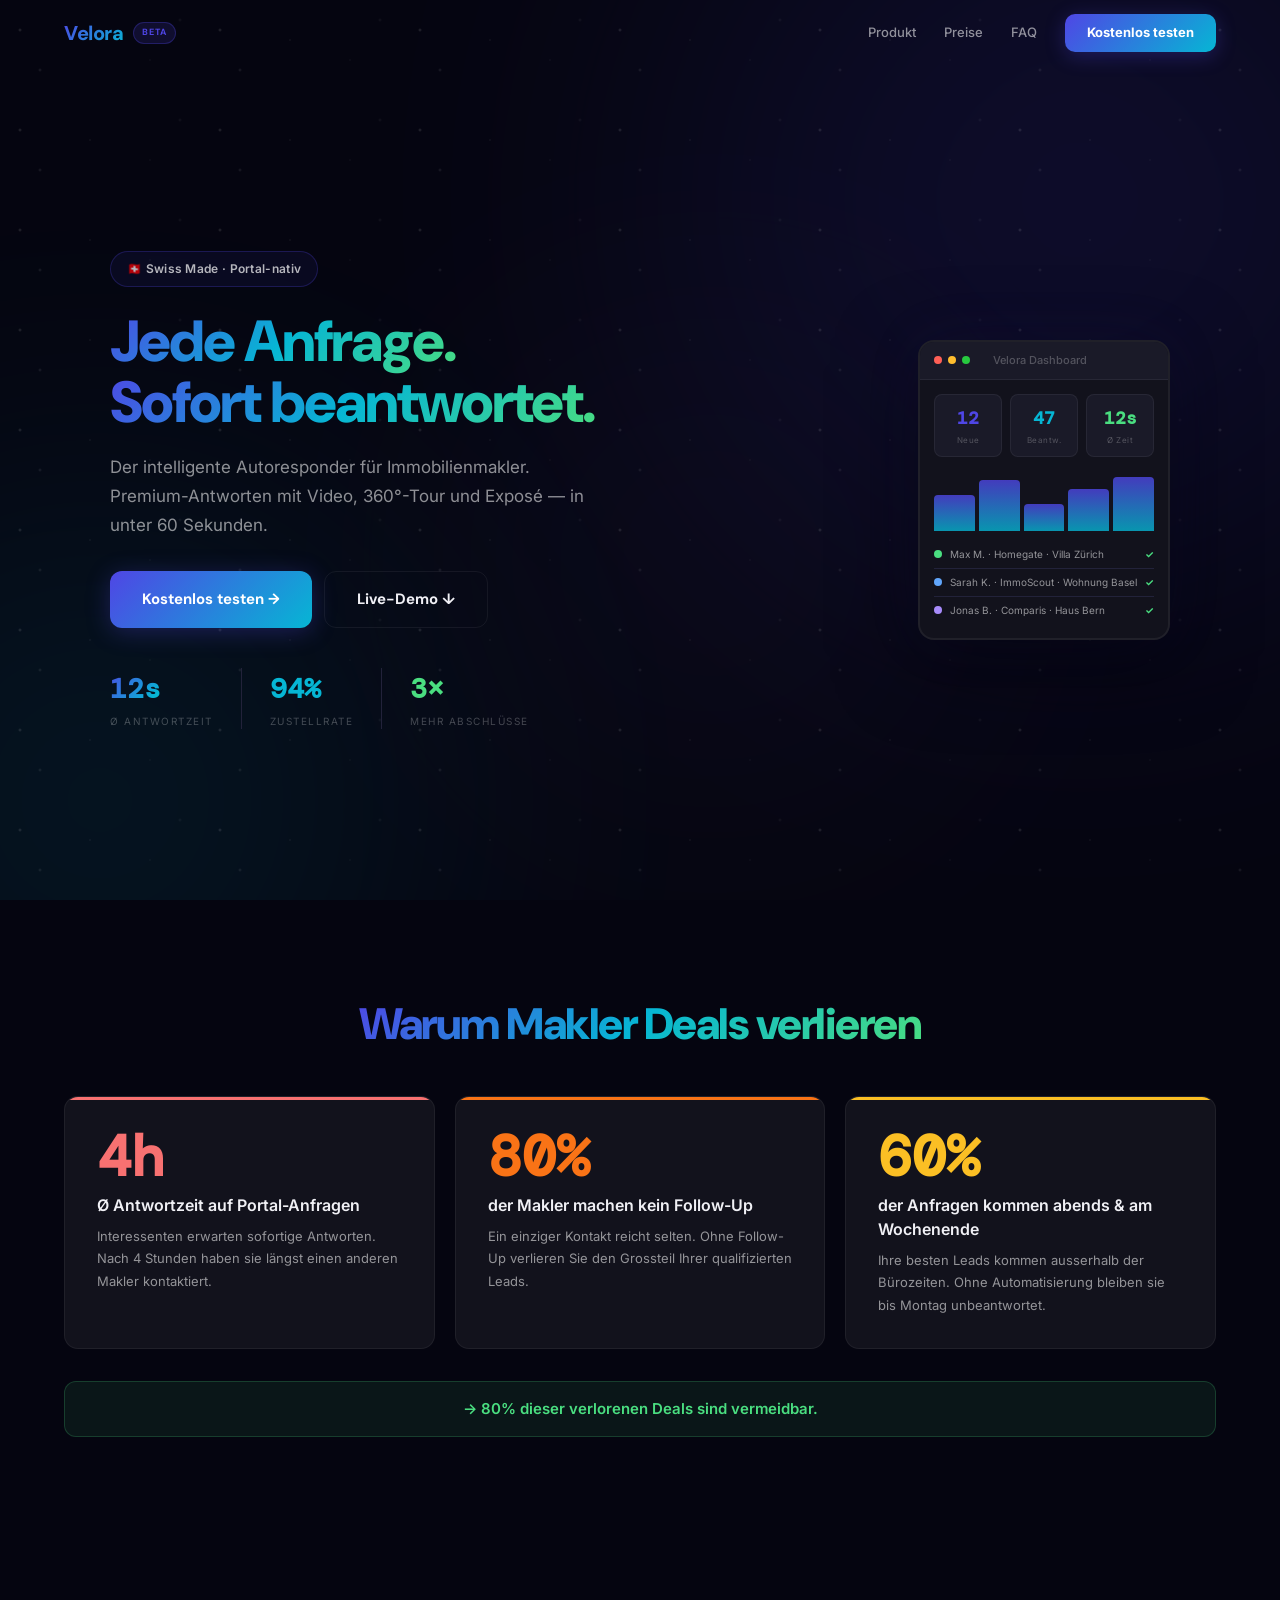
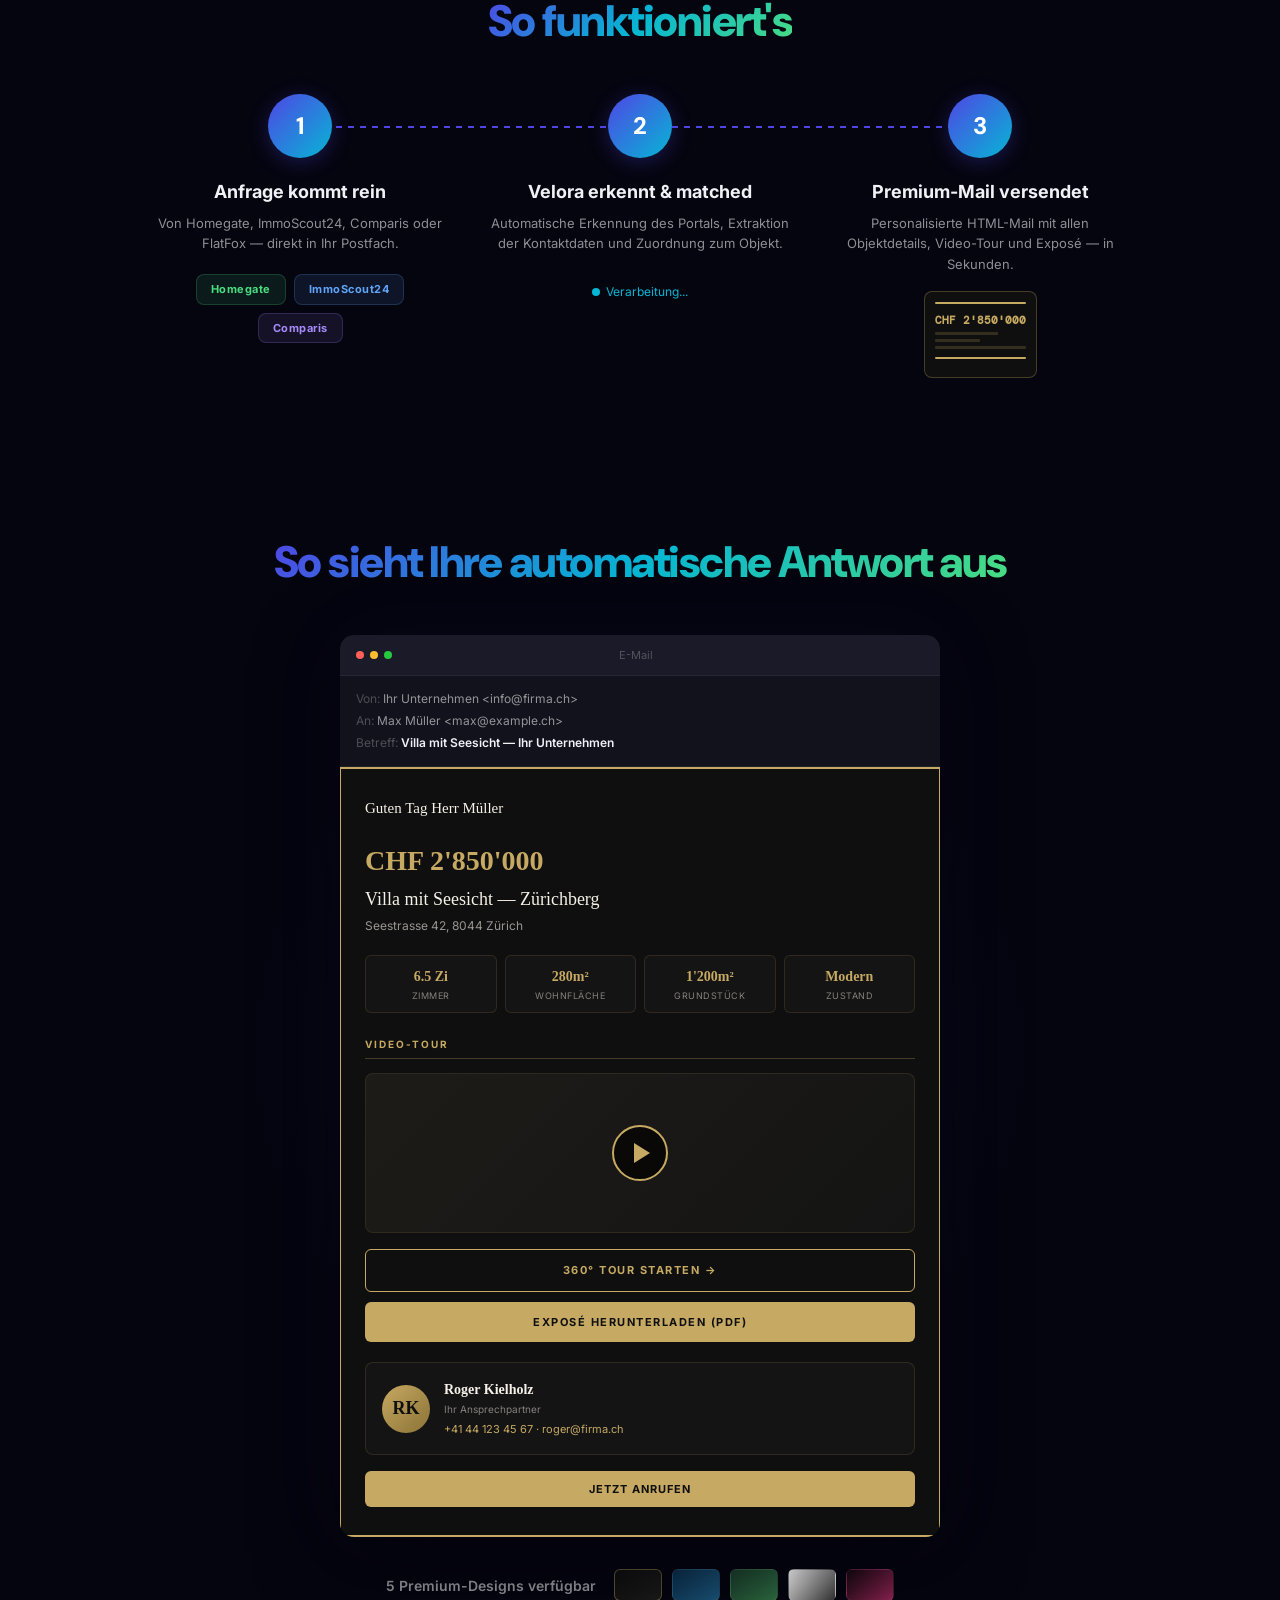
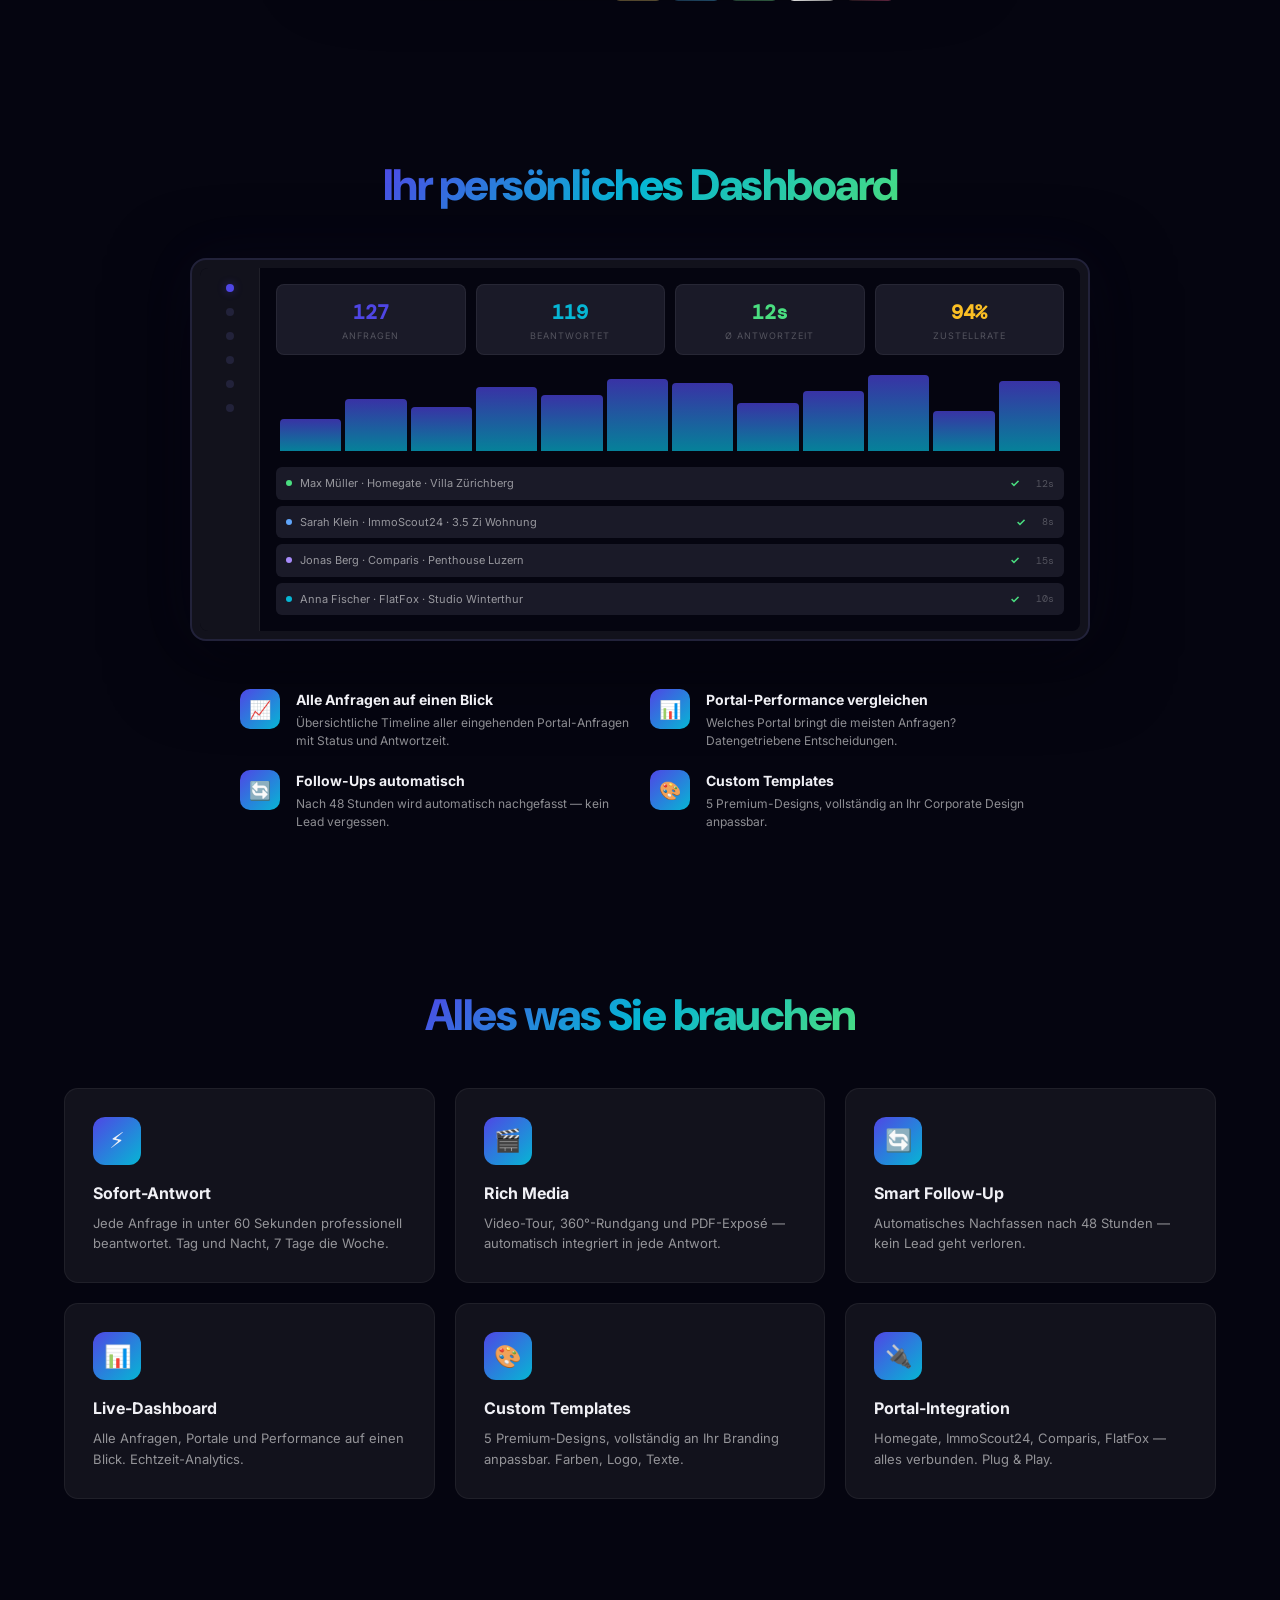
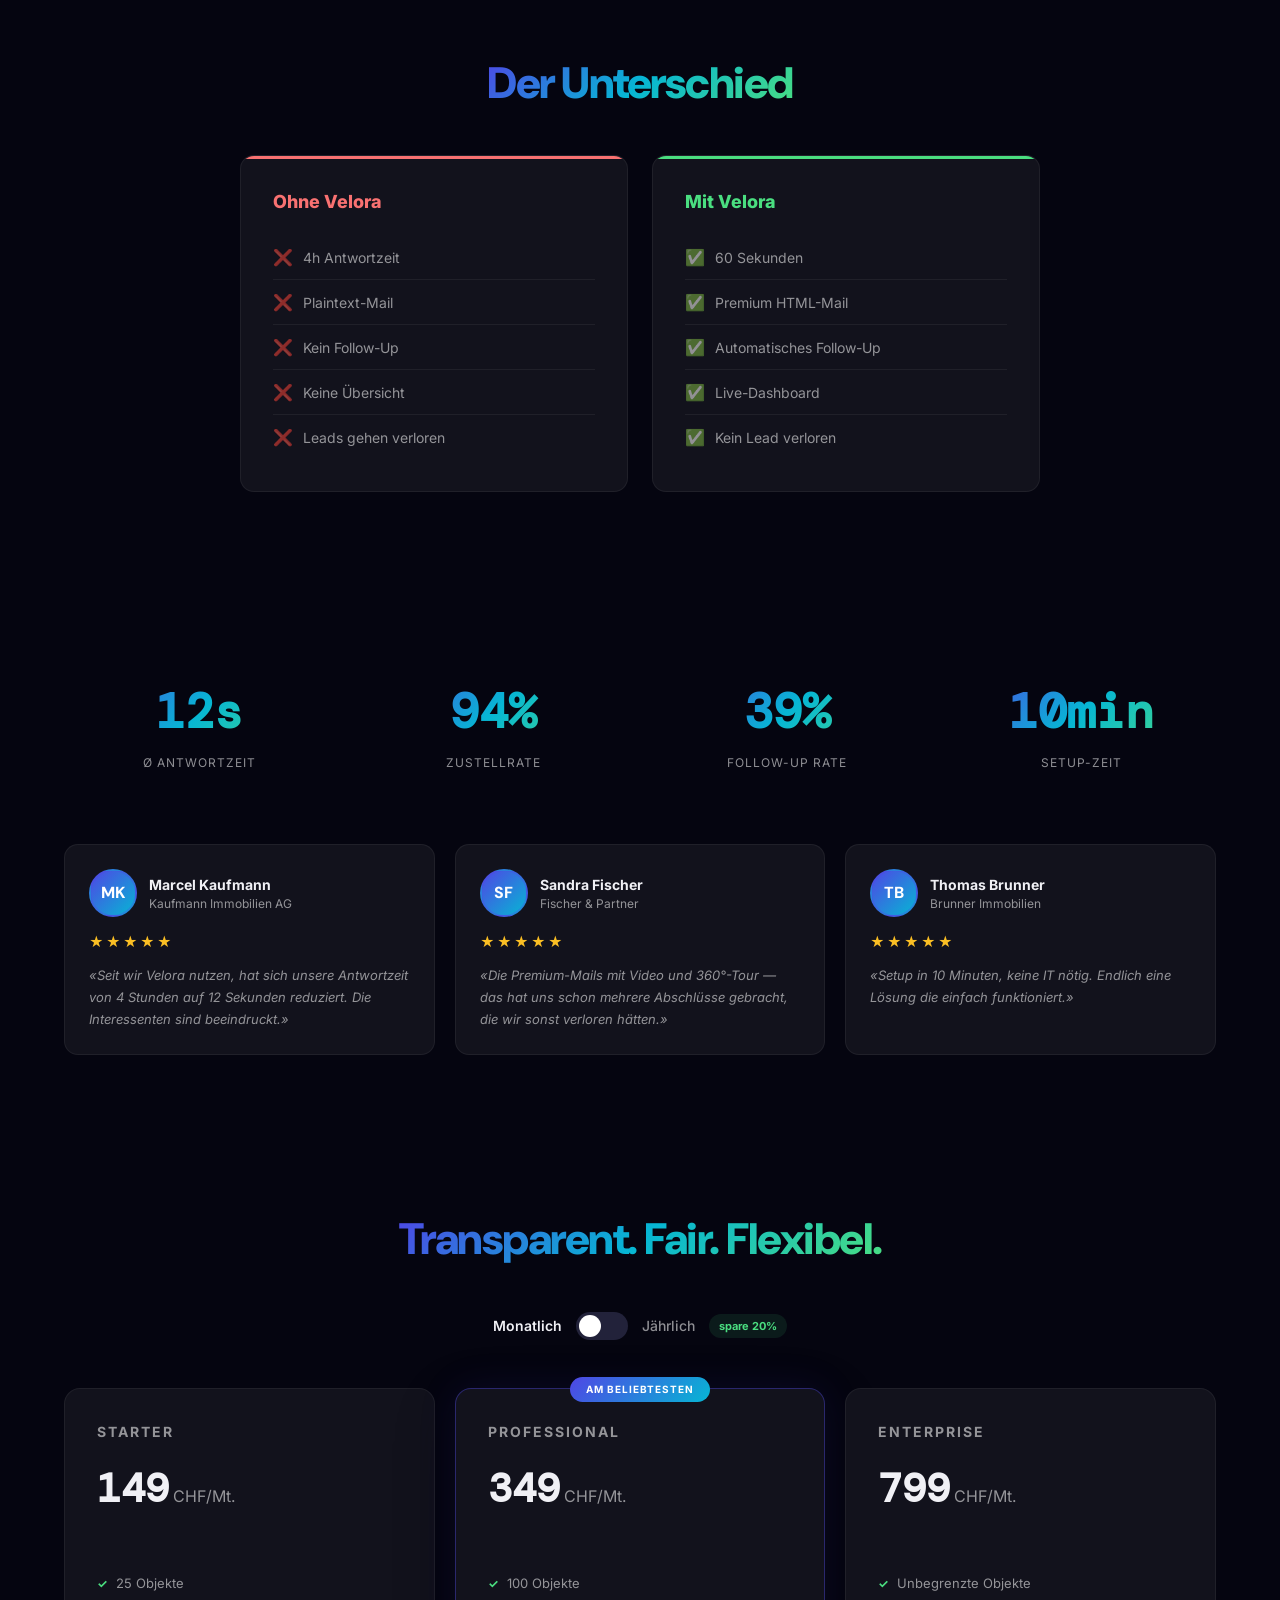
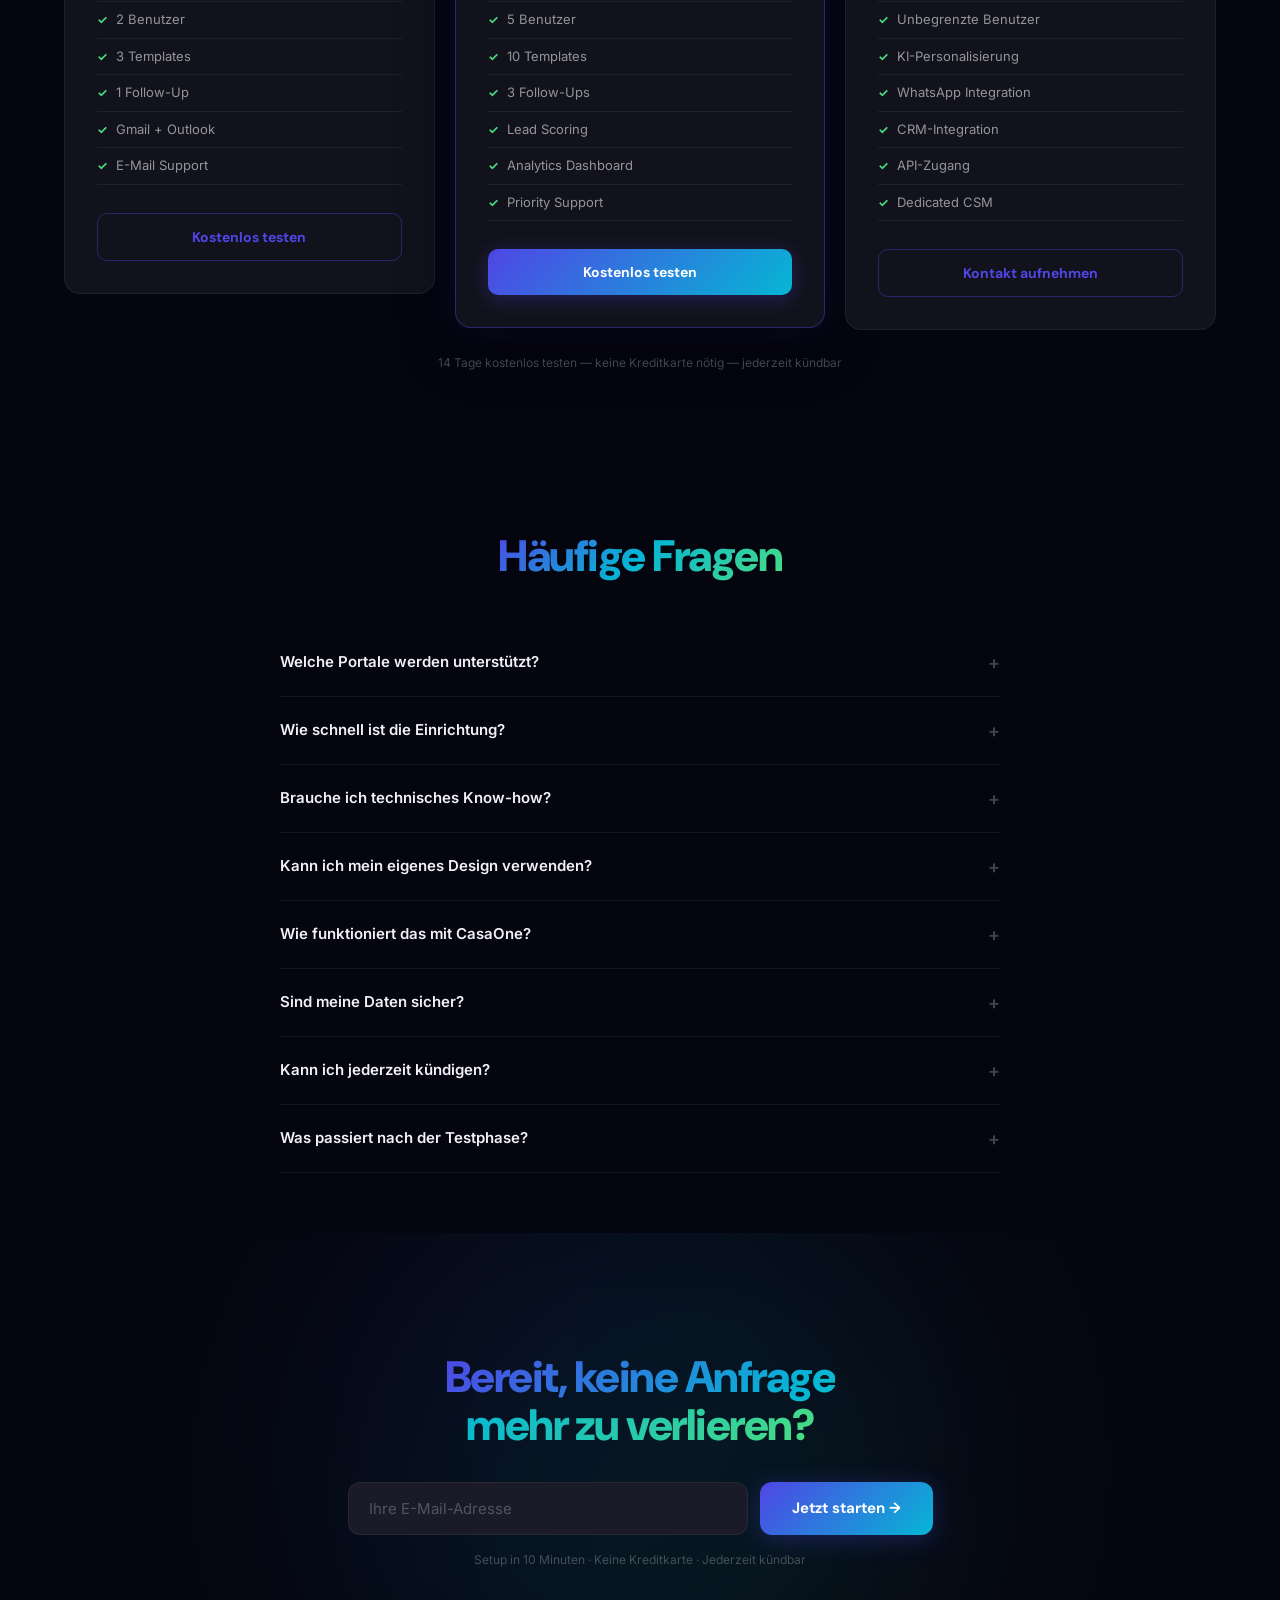
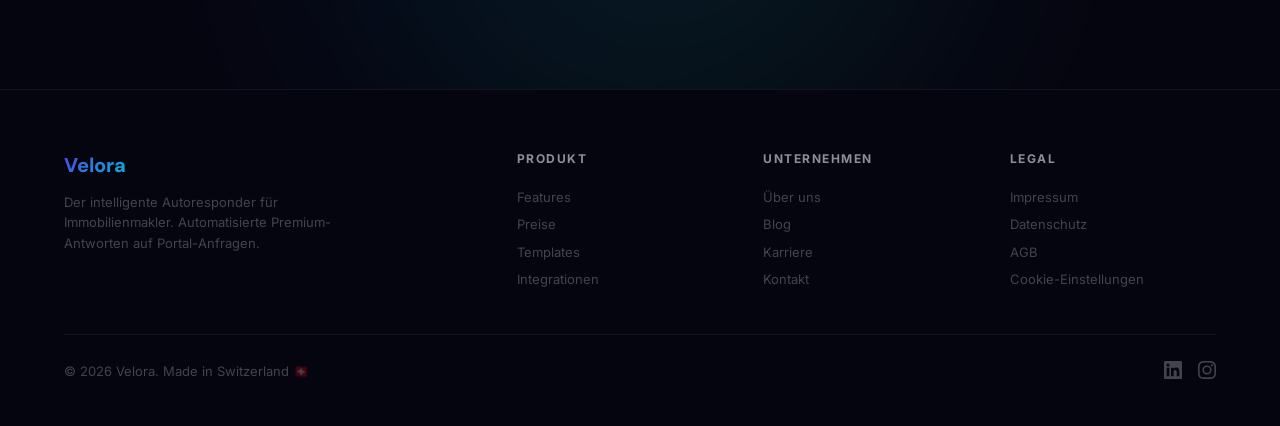
==== commit 742f16da: "Auto-deploy: 17.03.2026 00:35" ====
--- a/velora-landing/index.html
+++ b/velora-landing/index.html
@@ -3,15 +3,16 @@
 <head>
 <meta charset="UTF-8">
 <meta name="viewport" content="width=device-width,initial-scale=1">
-<meta name="description" content="Velora — Der Immobilien-Autoresponder. Jede Anfrage von Homegate, ImmoScout & Comparis in 12 Sekunden professionell beantwortet.">
-<meta name="keywords" content="Immobilien, Autoresponder, Makler, Homegate, ImmoScout, Comparis, CRM, Schweiz, Automatisierung">
+<meta name="description" content="Velora — Der intelligente Autoresponder für Schweizer Immobilienmakler. Beantwortet Portal-Anfragen automatisch mit Premium-HTML-Mails in unter 60 Sekunden.">
+<meta name="keywords" content="Immobilien, Autoresponder, Makler, Homegate, ImmoScout24, Comparis, Schweiz, SaaS">
 <meta property="og:title" content="Velora — Jede Anfrage. Sofort beantwortet.">
-<meta property="og:description" content="Premium-Autoresponder für Immobilienmakler. Rich-Media-Mails, Dashboard, Follow-Ups. Swiss Made.">
+<meta property="og:description" content="Der intelligente Autoresponder für Immobilienmakler. Premium-Antworten mit Video, 360°-Tour und Exposé — in unter 60 Sekunden.">
 <meta property="og:type" content="website">
 <meta name="theme-color" content="#050510">
-<title>Velora — Immobilien-Autoresponder | Jede Anfrage. Sofort beantwortet.</title>
+<title>Velora — Jede Anfrage. Sofort beantwortet.</title>
 <link rel="preconnect" href="https://fonts.googleapis.com">
-<link href="https://fonts.googleapis.com/css2?family=DM+Sans:wght@400;500;600;700;800;900&family=DM+Mono:wght@400;500&family=Inter:wght@300;400;500;600;700;800;900&display=swap" rel="stylesheet">
+<link rel="preconnect" href="https://fonts.gstatic.com" crossorigin>
+<link href="https://fonts.googleapis.com/css2?family=DM+Sans:wght@400;500;600;700;800;900&family=DM+Mono:wght@400;500&family=Inter:wght@300;400;500;600;700;800&display=swap" rel="stylesheet">
 <style>
 *{margin:0;padding:0;box-sizing:border-box}
 :root{
@@ -19,333 +20,359 @@
   --c1:#12121c;--c2:#1a1a28;--c3:#22223a;
   --bd:rgba(255,255,255,0.06);
   --t1:#f0f0f5;--t2:rgba(255,255,255,0.55);--t3:rgba(255,255,255,0.25);
-  --ind:#4F46E5;--cy:#06B6D4;--grn:#4ade80;
-  --gold:#C6A962;--gold2:#a8893e;
-  --r:#f87171;--o:#fb923c;--a:#fbbf24;
+  --accent1:#4F46E5;--accent2:#06B6D4;
+  --g:#4ade80;--a:#fbbf24;--r:#f87171;--b:#60a5fa;--p:#a78bfa;
   --grad:linear-gradient(135deg,#4F46E5,#06B6D4,#4ade80);
-  --grad2:linear-gradient(135deg,#06B6D4,#4ade80);
+  --grad-btn:linear-gradient(135deg,#4F46E5,#06B6D4);
 }
 html{scroll-behavior:smooth;overflow-x:hidden}
-body{background:var(--bg);color:var(--t1);font-family:'Inter','DM Sans',system-ui,sans-serif;-webkit-font-smoothing:antialiased;overflow-x:hidden}
-a{color:var(--cy);text-decoration:none}
+body{background:var(--bg);color:var(--t1);font-family:'Inter','DM Sans',system-ui,sans-serif;-webkit-font-smoothing:antialiased;overflow-x:hidden;line-height:1.5}
+a{color:inherit;text-decoration:none}
 ::-webkit-scrollbar{width:4px}::-webkit-scrollbar-track{background:transparent}::-webkit-scrollbar-thumb{background:var(--c3);border-radius:2px}
 
 .container{max-width:1200px;margin:0 auto;padding:0 24px}
 .gradient-text{background:var(--grad);-webkit-background-clip:text;-webkit-text-fill-color:transparent;background-clip:text}
-.badge{display:inline-flex;align-items:center;gap:6px;padding:6px 14px;border-radius:100px;font-size:11px;font-weight:600;letter-spacing:0.5px;border:1px solid rgba(79,70,229,0.25);background:rgba(79,70,229,0.08);color:var(--ind)}
-.badge-cyan{border-color:rgba(6,182,212,0.3);background:rgba(6,182,212,0.08);color:var(--cy)}
-.badge-green{border-color:rgba(74,222,128,0.3);background:rgba(74,222,128,0.08);color:var(--grn)}
-.badge-gold{border-color:rgba(198,169,98,0.3);background:rgba(198,169,98,0.08);color:var(--gold)}
-.btn{display:inline-flex;align-items:center;gap:8px;padding:14px 28px;border-radius:12px;font-size:15px;font-weight:700;border:none;cursor:pointer;transition:all 0.3s;text-decoration:none;font-family:inherit}
-.btn-primary{background:var(--grad);color:#050510;box-shadow:0 4px 24px rgba(79,70,229,0.3)}
-.btn-primary:hover{transform:translateY(-2px);box-shadow:0 8px 32px rgba(79,70,229,0.45)}
-.btn-secondary{background:rgba(255,255,255,0.04);color:var(--t1);border:1px solid rgba(255,255,255,0.1);backdrop-filter:blur(10px)}
-.btn-secondary:hover{background:rgba(255,255,255,0.08);transform:translateY(-1px)}
 .section{position:relative;padding:100px 0 60px}
-.section-badge{text-align:center;margin-bottom:16px}
-.section-title{font-size:clamp(28px,3.5vw,44px);font-weight:900;letter-spacing:-1.5px;line-height:1.1;margin-bottom:16px;font-family:'DM Sans',system-ui,sans-serif}
+.section-title{font-family:'DM Sans',sans-serif;font-size:clamp(28px,3.5vw,44px);font-weight:900;letter-spacing:-1.5px;line-height:1.1;margin-bottom:16px}
 .section-sub{font-size:16px;color:var(--t2);line-height:1.6;max-width:600px}
+.section-header{text-align:center;margin-bottom:48px}
+.section-header .section-sub{margin:0 auto}
 .reveal{opacity:0;transform:translateY(30px);transition:opacity 0.7s ease,transform 0.7s ease}
 .reveal.visible{opacity:1;transform:translateY(0)}
-.stagger-1{transition-delay:0.1s}.stagger-2{transition-delay:0.2s}.stagger-3{transition-delay:0.3s}.stagger-4{transition-delay:0.4s}.stagger-5{transition-delay:0.5s}.stagger-6{transition-delay:0.6s}
-
-/* NAV */
+.reveal-delay-1{transition-delay:0.1s}
+.reveal-delay-2{transition-delay:0.2s}
+.reveal-delay-3{transition-delay:0.3s}
+
+/* ═══ NAV ═══ */
 .nav{position:fixed;top:0;left:0;right:0;z-index:100;padding:14px 0;transition:all 0.4s}
-.nav.scrolled{background:rgba(5,5,16,0.92);backdrop-filter:blur(20px);border-bottom:1px solid var(--bd);padding:10px 0}
+.nav.scrolled{background:rgba(5,5,16,0.92);backdrop-filter:blur(20px);-webkit-backdrop-filter:blur(20px);border-bottom:1px solid var(--bd);padding:10px 0}
 .nav-inner{display:flex;align-items:center;justify-content:space-between}
-.nav-logo{display:flex;align-items:center;gap:10px;font-size:18px;font-weight:900;letter-spacing:-0.5px;font-family:'DM Sans',system-ui,sans-serif}
-.nav-logo-icon{width:32px;height:32px;border-radius:8px;background:var(--grad);display:flex;align-items:center;justify-content:center;font-size:16px;font-weight:900;color:#050510}
-.nav-links{display:flex;align-items:center;gap:24px}
+.nav-logo{display:flex;align-items:center;gap:10px;font-family:'DM Sans',sans-serif;font-size:20px;font-weight:800;letter-spacing:-0.5px}
+.nav-logo .logo-text{background:var(--grad-btn);-webkit-background-clip:text;-webkit-text-fill-color:transparent;background-clip:text}
+.nav-beta{font-size:9px;font-weight:700;letter-spacing:1px;padding:3px 8px;border-radius:100px;background:rgba(79,70,229,0.15);border:1px solid rgba(79,70,229,0.3);color:var(--accent1)}
+.nav-links{display:flex;align-items:center;gap:28px}
 .nav-links a{color:var(--t2);font-size:13px;font-weight:500;transition:color 0.3s}
 .nav-links a:hover{color:var(--t1)}
-.nav-cta{padding:8px 20px!important;border-radius:8px!important;font-size:13px!important;font-weight:700!important;background:rgba(79,70,229,0.12)!important;border:1px solid rgba(79,70,229,0.25)!important;color:var(--ind)!important;transition:all 0.3s!important}
-.nav-cta:hover{background:rgba(79,70,229,0.2)!important}
-.nav-mob{display:none;background:none;border:none;color:var(--t1);font-size:24px;cursor:pointer}
-
-/* HERO */
+.nav-cta{padding:9px 22px!important;border-radius:10px!important;font-size:13px!important;font-weight:700!important;background:var(--grad-btn)!important;color:#fff!important;transition:all 0.3s!important;box-shadow:0 4px 20px rgba(79,70,229,0.3)}
+.nav-cta:hover{transform:translateY(-1px);box-shadow:0 6px 28px rgba(79,70,229,0.4)}
+.nav-mob{display:none;background:none;border:none;color:var(--t1);font-size:24px;cursor:pointer;padding:4px}
+.mob-menu{display:none;position:fixed;top:0;left:0;right:0;bottom:0;background:rgba(5,5,16,0.98);z-index:99;flex-direction:column;align-items:center;justify-content:center;gap:32px}
+.mob-menu.open{display:flex}
+.mob-menu a{font-size:20px;font-weight:600;color:var(--t1)}
+.mob-close{position:absolute;top:20px;right:24px;background:none;border:none;color:var(--t1);font-size:28px;cursor:pointer}
+
+/* ═══ HERO ═══ */
 .hero{min-height:100vh;display:flex;align-items:center;padding-top:80px;overflow:hidden;position:relative}
 .hero-bg{position:absolute;inset:0;overflow:hidden;pointer-events:none}
-.hero-glow{position:absolute;border-radius:50%;filter:blur(120px)}
-.glow1{width:800px;height:800px;top:-200px;right:-100px;background:#4F46E5;opacity:0.12}
-.glow2{width:700px;height:700px;bottom:-300px;left:-200px;background:#06B6D4;opacity:0.1}
-.glow3{width:500px;height:500px;top:40%;left:30%;background:#7c3aed;opacity:0.06}
-.hero-stars{position:absolute;inset:0;background-image:radial-gradient(2px 2px at 20px 30px,rgba(255,255,255,0.15),transparent),radial-gradient(2px 2px at 40px 70px,rgba(255,255,255,0.1),transparent),radial-gradient(1px 1px at 90px 40px,rgba(255,255,255,0.12),transparent),radial-gradient(1px 1px at 130px 80px,rgba(255,255,255,0.08),transparent);background-size:200px 100px}
+.hero-glow{position:absolute;border-radius:50%;filter:blur(150px)}
+.glow1{width:800px;height:800px;top:-200px;right:-200px;background:var(--accent1);opacity:0.12}
+.glow2{width:600px;height:600px;bottom:-200px;left:-200px;background:var(--accent2);opacity:0.10}
+.glow3{width:400px;height:400px;top:40%;left:40%;background:var(--p);opacity:0.06}
+.hero-stars{position:absolute;inset:0;background-image:radial-gradient(2px 2px at 20px 30px,rgba(255,255,255,0.15),transparent),radial-gradient(2px 2px at 40px 70px,rgba(255,255,255,0.1),transparent),radial-gradient(1px 1px at 90px 40px,rgba(255,255,255,0.12),transparent),radial-gradient(1px 1px at 150px 60px,rgba(255,255,255,0.08),transparent),radial-gradient(2px 2px at 180px 20px,rgba(255,255,255,0.06),transparent);background-size:200px 100px}
 .hero-grid{display:grid;grid-template-columns:1fr 1fr;gap:60px;align-items:center;position:relative;z-index:2}
-.hero-content h1{font-size:clamp(38px,4.5vw,58px);font-weight:900;line-height:1.05;letter-spacing:-2px;margin-bottom:20px;font-family:'DM Sans',system-ui,sans-serif}
-.hero-content p{font-size:17px;color:var(--t2);line-height:1.7;margin-bottom:28px;max-width:480px}
-.hero-badges{display:flex;gap:8px;flex-wrap:wrap;margin-bottom:24px}
+.hero-badge{display:inline-flex;align-items:center;gap:8px;padding:8px 16px;border-radius:100px;font-size:12px;font-weight:600;letter-spacing:0.3px;border:1px solid rgba(79,70,229,0.25);background:rgba(79,70,229,0.08);color:rgba(255,255,255,0.7);margin-bottom:24px}
+.hero-content h1{font-family:'DM Sans',sans-serif;font-size:clamp(36px,5vw,58px);font-weight:900;line-height:1.05;letter-spacing:-2px;margin-bottom:20px}
+.hero-content p{font-size:17px;color:var(--t2);line-height:1.7;margin-bottom:32px;max-width:500px}
 .hero-btns{display:flex;gap:12px;flex-wrap:wrap}
-.hero-stats{display:flex;gap:32px;margin-top:40px}
-.hero-stat-val{font-size:28px;font-weight:800;font-family:'DM Mono',monospace}
-.hero-stat-label{font-size:10px;color:var(--t3);margin-top:4px;letter-spacing:1px;text-transform:uppercase}
-
-/* DASHBOARD MOCKUP */
-.dash-mockup{width:480px;background:#0a0a12;border-radius:16px;border:2px solid rgba(255,255,255,0.06);overflow:hidden;box-shadow:0 20px 80px rgba(0,0,0,0.5),0 0 60px rgba(79,70,229,0.08);animation:dashFloat 8s ease-in-out infinite}
-@keyframes dashFloat{0%,100%{transform:translateY(0) rotate(1deg)}50%{transform:translateY(-12px) rotate(-0.5deg)}}
-.dash-chrome{display:flex;align-items:center;padding:10px 14px;background:#08080f;border-bottom:1px solid var(--bd)}
-.dash-dots{display:flex;gap:6px}.dash-dots span{width:10px;height:10px;border-radius:50%}
-.dash-title{flex:1;text-align:center;font-size:11px;font-weight:600;color:var(--t3);letter-spacing:0.5px}
-.dash-body{padding:12px}
-.dash-kpi-row{display:grid;grid-template-columns:repeat(3,1fr);gap:8px;margin-bottom:10px}
-.dash-kpi{background:var(--c1);border:1px solid var(--bd);border-radius:8px;padding:8px;text-align:center}
-.dash-kpi-val{font-size:18px;font-weight:800;font-family:'DM Mono',monospace}
-.dash-kpi-label{font-size:8px;color:var(--t3);letter-spacing:1px;text-transform:uppercase;margin-top:2px}
-.dash-chart{display:flex;align-items:flex-end;gap:6px;height:60px;margin-bottom:10px;padding:8px;background:var(--c1);border:1px solid var(--bd);border-radius:8px}
-.dash-bar{flex:1;border-radius:4px 4px 0 0;background:var(--grad);min-height:8px;transition:height 0.5s}
-.dash-inquiry{display:flex;align-items:center;gap:8px;padding:7px 10px;background:var(--c1);border:1px solid var(--bd);border-radius:8px;margin-bottom:4px;font-size:10px}
+.btn{display:inline-flex;align-items:center;gap:8px;padding:14px 28px;border-radius:12px;font-size:15px;font-weight:700;border:none;cursor:pointer;transition:all 0.3s;text-decoration:none;font-family:'DM Sans',sans-serif}
+.btn-primary{background:var(--grad-btn);color:#fff;padding:16px 32px;box-shadow:0 4px 24px rgba(79,70,229,0.3)}
+.btn-primary:hover{transform:translateY(-2px);box-shadow:0 8px 40px rgba(79,70,229,0.45)}
+.btn-secondary{background:transparent;color:var(--t1);border:1px solid var(--bd);padding:16px 32px}
+.btn-secondary:hover{background:var(--c2);transform:translateY(-1px)}
+.hero-stats{display:flex;gap:0;margin-top:40px}
+.hero-stat{text-align:left}
+.hero-stat:not(:last-child){padding-right:28px;margin-right:28px;border-right:1px solid var(--c3)}
+.hero-stat-val{font-size:28px;font-weight:800;font-family:'DM Mono',monospace;display:block}
+.hero-stat-label{font-size:10px;color:var(--t3);margin-top:4px;letter-spacing:1.5px;text-transform:uppercase}
+
+/* ═══ DASHBOARD MOCKUP ═══ */
+.dash-mockup{background:var(--c1);border:2px solid var(--bd);border-radius:16px;padding:0;overflow:hidden;box-shadow:0 20px 80px rgba(0,0,0,0.5),0 0 60px rgba(79,70,229,0.08);animation:float 8s ease-in-out infinite}
+@keyframes float{0%,100%{transform:translateY(0) rotate(1deg)}50%{transform:translateY(-12px) rotate(-0.5deg)}}
+.dash-bar{display:flex;align-items:center;padding:10px 14px;background:var(--c2);border-bottom:1px solid var(--bd)}
+.dash-dots{display:flex;gap:6px}
+.dash-dot{width:8px;height:8px;border-radius:50%}
+.dash-title{flex:1;text-align:center;font-size:11px;color:var(--t3);font-weight:500}
+.dash-kpis{display:flex;gap:8px;padding:14px}
+.dash-kpi{flex:1;background:var(--c2);border:1px solid var(--bd);border-radius:8px;padding:10px;text-align:center}
+.dash-kpi-val{font-family:'DM Mono',monospace;font-size:18px;font-weight:700;color:var(--accent1)}
+.dash-kpi-label{font-size:8px;color:var(--t3);margin-top:2px;letter-spacing:0.5px}
+.dash-chart{display:flex;gap:4px;padding:0 14px;height:60px;align-items:flex-end}
+.dash-chart-bar{flex:1;border-radius:4px 4px 0 0;background:linear-gradient(180deg,var(--accent1),var(--accent2));opacity:0.8;transition:opacity 0.3s}
+.dash-chart-bar:hover{opacity:1}
+.dash-inquiries{padding:10px 14px 14px}
+.dash-inq{display:flex;align-items:center;gap:8px;padding:6px 0;border-bottom:1px solid var(--c3);font-size:10px;color:var(--t2)}
+.dash-inq:last-child{border-bottom:none}
 .dash-inq-dot{width:8px;height:8px;border-radius:50%;flex-shrink:0}
-.dash-inq-text{flex:1;font-weight:500;color:var(--t2)}
-.dash-inq-check{color:var(--grn);font-weight:700}
-
-/* PROBLEM SECTION */
-.pain-grid{display:grid;grid-template-columns:repeat(3,1fr);gap:20px;margin-top:48px}
-.pain-card{background:var(--c1);border:1px solid var(--bd);border-radius:14px;padding:28px;position:relative;overflow:hidden;transition:all 0.3s}
-.pain-card:hover{transform:translateY(-4px);box-shadow:0 12px 40px rgba(0,0,0,0.3)}
-.pain-card::before{content:'';position:absolute;top:0;left:0;right:0;height:3px}
-.pain-card.red::before{background:var(--r)}.pain-card.orange::before{background:var(--o)}.pain-card.amber::before{background:var(--a)}
-.pain-number{font-size:56px;font-weight:900;font-family:'DM Mono',monospace;line-height:1}
-.pain-title{font-size:16px;font-weight:700;margin:8px 0 6px}
-.pain-desc{font-size:13px;color:var(--t2);line-height:1.5}
-.success-banner{margin-top:32px;padding:16px 24px;border-radius:12px;background:rgba(74,222,128,0.06);border:1px solid rgba(74,222,128,0.15);text-align:center;font-size:15px;font-weight:600;color:var(--grn);box-shadow:0 0 40px rgba(74,222,128,0.06)}
-
-/* HOW IT WORKS (3 Steps) */
-.steps-container{display:flex;align-items:flex-start;gap:0;margin-top:48px;position:relative}
-.step{flex:1;text-align:center;position:relative;z-index:2}
-.step-num{width:48px;height:48px;border-radius:50%;background:var(--grad);display:flex;align-items:center;justify-content:center;font-size:18px;font-weight:900;color:#050510;margin:0 auto 16px;font-family:'DM Mono',monospace}
-.step-title{font-size:16px;font-weight:700;margin-bottom:8px}
-.step-desc{font-size:13px;color:var(--t2);line-height:1.5;max-width:220px;margin:0 auto}
-.step-visual{margin-top:20px;min-height:120px;display:flex;align-items:center;justify-content:center}
-.steps-line{position:absolute;top:24px;left:15%;right:15%;height:2px;background:repeating-linear-gradient(90deg,rgba(79,70,229,0.3) 0,rgba(79,70,229,0.3) 6px,transparent 6px,transparent 12px);z-index:1}
-
-/* Portal badges */
-.portal-badge{display:inline-flex;align-items:center;gap:6px;padding:8px 14px;border-radius:8px;font-size:11px;font-weight:700;letter-spacing:0.5px;margin:3px;opacity:0;animation:slideInPortal 0.5s ease forwards}
-.portal-badge.hg{background:rgba(220,38,38,0.1);border:1px solid rgba(220,38,38,0.2);color:#ef4444}
-.portal-badge.is{background:rgba(59,130,246,0.1);border:1px solid rgba(59,130,246,0.2);color:#60a5fa}
-.portal-badge.cp{background:rgba(168,85,247,0.1);border:1px solid rgba(168,85,247,0.2);color:#a78bfa}
-@keyframes slideInPortal{0%{opacity:0;transform:translateX(-20px)}100%{opacity:1;transform:translateX(0)}}
-.portal-badge:nth-child(1){animation-delay:0.2s}.portal-badge:nth-child(2){animation-delay:0.6s}.portal-badge:nth-child(3){animation-delay:1s}
-
-/* Processing dot */
-.processing-dot{width:20px;height:20px;border-radius:50%;background:var(--grad);animation:processPulse 1.5s ease-in-out infinite}
-@keyframes processPulse{0%,100%{transform:scale(1);opacity:1}50%{transform:scale(1.4);opacity:0.6}}
-.processing-text{font-size:12px;color:var(--cy);font-family:'DM Mono',monospace;margin-top:8px;animation:blink 1s step-end infinite}
+.dash-inq-check{color:var(--g);font-size:10px;margin-left:auto;font-weight:700}
+
+/* ═══ PROBLEM ═══ */
+.problem-grid{display:grid;grid-template-columns:repeat(3,1fr);gap:20px}
+.problem-card{background:var(--c1);border:1px solid var(--bd);border-radius:14px;padding:32px;position:relative;overflow:hidden}
+.problem-card::before{content:'';position:absolute;top:0;left:0;right:0;height:3px}
+.problem-card:nth-child(1)::before{background:var(--r)}
+.problem-card:nth-child(2)::before{background:#f97316}
+.problem-card:nth-child(3)::before{background:var(--a)}
+.problem-num{font-family:'DM Mono',monospace;font-size:56px;font-weight:800;line-height:1}
+.problem-card:nth-child(1) .problem-num{color:var(--r)}
+.problem-card:nth-child(2) .problem-num{color:#f97316}
+.problem-card:nth-child(3) .problem-num{color:var(--a)}
+.problem-label{font-size:16px;font-weight:600;margin-top:8px;color:var(--t1)}
+.problem-desc{font-size:13px;color:var(--t2);line-height:1.7;margin-top:8px}
+.problem-banner{background:rgba(74,222,128,0.08);border:1px solid rgba(74,222,128,0.2);border-radius:12px;padding:16px 24px;margin-top:32px;text-align:center;color:var(--g);font-weight:600;font-size:15px}
+
+/* ═══ HOW IT WORKS ═══ */
+.hiw-container{position:relative;display:flex;gap:40px;justify-content:center}
+.hiw-line{position:absolute;top:32px;left:calc(16.66% + 20px);right:calc(16.66% + 20px);height:2px;background:repeating-linear-gradient(90deg,var(--accent1) 0,var(--accent1) 6px,transparent 6px,transparent 12px)}
+.hiw-step{flex:1;text-align:center;position:relative;z-index:2;max-width:300px}
+.hiw-num{width:64px;height:64px;border-radius:50%;background:var(--grad-btn);display:flex;align-items:center;justify-content:center;font-family:'DM Sans',sans-serif;font-size:24px;font-weight:800;color:#fff;margin:0 auto 20px;box-shadow:0 4px 20px rgba(79,70,229,0.3)}
+.hiw-title{font-size:18px;font-weight:700;margin-bottom:8px}
+.hiw-desc{font-size:13px;color:var(--t2);line-height:1.6}
+.hiw-visual{margin-top:20px;display:flex;justify-content:center;gap:8px;flex-wrap:wrap}
+.portal-badge{padding:6px 14px;border-radius:8px;font-size:11px;font-weight:700;letter-spacing:0.5px;opacity:0;animation:slideInBadge 0.5s ease forwards}
+.portal-badge:nth-child(1){background:rgba(74,222,128,0.1);border:1px solid rgba(74,222,128,0.2);color:var(--g);animation-delay:0.2s}
+.portal-badge:nth-child(2){background:rgba(96,165,250,0.1);border:1px solid rgba(96,165,250,0.2);color:var(--b);animation-delay:0.4s}
+.portal-badge:nth-child(3){background:rgba(167,139,250,0.1);border:1px solid rgba(167,139,250,0.2);color:var(--p);animation-delay:0.6s}
+@keyframes slideInBadge{to{opacity:1}}
+.processing-dot{width:8px;height:8px;border-radius:50%;background:var(--accent2);animation:pulse 1.5s ease-in-out infinite;display:inline-block;vertical-align:middle;margin-right:6px}
+@keyframes pulse{0%,100%{opacity:1;transform:scale(1)}50%{opacity:0.4;transform:scale(0.8)}}
+.processing-text{font-size:12px;color:var(--accent2);animation:blink 1.2s ease-in-out infinite}
 @keyframes blink{0%,100%{opacity:1}50%{opacity:0.3}}
-
-/* Mail slide-in */
-.mail-preview-mini{background:var(--c1);border:1px solid var(--bd);border-radius:10px;padding:12px;max-width:200px;margin:0 auto;opacity:0;animation:slideInMail 0.6s ease forwards;animation-delay:0.3s}
-@keyframes slideInMail{0%{opacity:0;transform:translateX(30px)}100%{opacity:1;transform:translateX(0)}}
-
-/* EMAIL SHOWCASE */
-.email-frame{max-width:560px;margin:0 auto;background:#0a0a0f;border-radius:16px;border:2px solid rgba(255,255,255,0.06);overflow:hidden;box-shadow:0 20px 80px rgba(0,0,0,0.5),0 0 60px rgba(198,169,98,0.06);animation:emailFloat 8s ease-in-out infinite}
-@keyframes emailFloat{0%,100%{transform:translateY(0)}50%{transform:translateY(-10px)}}
-.email-chrome{display:flex;align-items:center;padding:10px 14px;background:#08080f;border-bottom:1px solid var(--bd)}
-.email-body{padding:0}
-.email-header-bar{padding:12px 16px;border-bottom:1px solid rgba(255,255,255,0.04);font-size:11px;color:var(--t3)}
-.email-header-bar span{color:var(--t1);font-weight:500}
-
-/* Gold Noir Email Design */
-.gn-mail{background:#0F0F0F;padding:0}
-.gn-topline{height:3px;background:linear-gradient(90deg,transparent,var(--gold),transparent)}
-.gn-inner{padding:24px 20px}
-.gn-greeting{font-size:14px;color:#e0e0e0;margin-bottom:16px}
-.gn-price{font-size:28px;font-weight:900;color:var(--gold);font-family:'DM Mono',monospace;margin:8px 0 4px}
-.gn-title{font-size:16px;font-weight:700;color:#f0f0f0;margin-bottom:16px}
-.gn-details{display:grid;grid-template-columns:repeat(4,1fr);gap:8px;margin-bottom:16px}
-.gn-detail{text-align:center;padding:8px;background:rgba(198,169,98,0.06);border:1px solid rgba(198,169,98,0.12);border-radius:6px}
-.gn-detail-val{font-size:13px;font-weight:700;color:var(--gold)}
-.gn-detail-label{font-size:9px;color:rgba(255,255,255,0.4);margin-top:2px;text-transform:uppercase;letter-spacing:0.5px}
-.gn-video{position:relative;background:rgba(198,169,98,0.05);border:1px solid rgba(198,169,98,0.15);border-radius:8px;padding:24px;text-align:center;margin-bottom:12px}
-.gn-play{width:40px;height:40px;border-radius:50%;background:rgba(198,169,98,0.2);border:2px solid var(--gold);display:inline-flex;align-items:center;justify-content:center;font-size:16px;color:var(--gold)}
-.gn-video-label{font-size:10px;color:var(--gold);margin-top:6px;letter-spacing:1px;text-transform:uppercase}
-.gn-btn{display:block;padding:12px;border-radius:8px;text-align:center;font-size:12px;font-weight:700;letter-spacing:0.5px;margin-bottom:8px;transition:all 0.3s}
-.gn-btn-outline{border:1px solid var(--gold);color:var(--gold);background:transparent}
-.gn-btn-filled{background:var(--gold);color:#0F0F0F;border:none}
-.gn-agent{display:flex;align-items:center;gap:12px;padding:12px;background:rgba(198,169,98,0.06);border:1px solid rgba(198,169,98,0.12);border-radius:8px;margin-top:16px}
-.gn-avatar{width:40px;height:40px;border-radius:50%;background:linear-gradient(135deg,var(--gold),var(--gold2));display:flex;align-items:center;justify-content:center;font-size:16px;font-weight:800;color:#0F0F0F}
-.gn-agent-name{font-size:13px;font-weight:700;color:var(--gold)}
-.gn-agent-phone{font-size:11px;color:rgba(255,255,255,0.4)}
-.gn-footer{text-align:center;padding:12px;border-top:1px solid rgba(198,169,98,0.12);font-size:10px;color:rgba(255,255,255,0.3)}
-.gn-bottomline{height:3px;background:linear-gradient(90deg,transparent,var(--gold),transparent)}
-
-/* Design Thumbnails */
-.design-thumbs{display:flex;gap:12px;justify-content:center;margin-top:32px;flex-wrap:wrap}
-.design-thumb{width:80px;height:50px;border-radius:8px;border:2px solid var(--bd);cursor:pointer;transition:all 0.3s;position:relative;overflow:hidden;display:flex;align-items:center;justify-content:center;font-size:8px;font-weight:700;letter-spacing:0.5px;text-transform:uppercase}
-.design-thumb:hover{border-color:rgba(255,255,255,0.15);transform:translateY(-2px)}
-.design-thumb.active{border-color:var(--gold);box-shadow:0 0 12px rgba(198,169,98,0.2)}
-
-/* DASHBOARD MOCKUP LARGE */
-.laptop-frame{max-width:900px;margin:0 auto;background:#0a0a12;border-radius:16px;border:2px solid rgba(255,255,255,0.06);overflow:hidden;box-shadow:0 20px 80px rgba(0,0,0,0.5),0 0 60px rgba(79,70,229,0.06);animation:laptopFloat 8s ease-in-out infinite}
-@keyframes laptopFloat{0%,100%{transform:translateY(0)}50%{transform:translateY(-8px)}}
-.laptop-body{display:flex;min-height:400px}
-.laptop-sidebar{width:180px;background:#08080f;border-right:1px solid var(--bd);padding:16px 0;flex-shrink:0}
-.sidebar-logo{padding:0 16px 16px;font-size:14px;font-weight:900;font-family:'DM Sans',system-ui,sans-serif;display:flex;align-items:center;gap:8px;border-bottom:1px solid var(--bd);margin-bottom:12px}
-.sidebar-logo-icon{width:24px;height:24px;border-radius:6px;background:var(--grad);display:flex;align-items:center;justify-content:center;font-size:10px;font-weight:900;color:#050510}
-.sidebar-item{display:flex;align-items:center;gap:8px;padding:8px 16px;font-size:11px;font-weight:500;color:var(--t3);cursor:pointer;transition:all 0.2s}
-.sidebar-item:hover,.sidebar-item.active{color:var(--t1);background:rgba(255,255,255,0.03)}
-.sidebar-item.active{border-right:2px solid var(--ind);color:var(--ind)}
-.sidebar-dot{width:6px;height:6px;border-radius:50%}
-.laptop-main{flex:1;padding:20px}
-.laptop-kpis{display:grid;grid-template-columns:repeat(4,1fr);gap:12px;margin-bottom:16px}
-.laptop-kpi{background:var(--c1);border:1px solid var(--bd);border-radius:10px;padding:14px}
-.laptop-kpi-label{font-size:9px;color:var(--t3);letter-spacing:1px;text-transform:uppercase;margin-bottom:4px}
-.laptop-kpi-val{font-size:22px;font-weight:800;font-family:'DM Mono',monospace}
-.laptop-kpi-change{font-size:9px;font-weight:600;margin-top:2px}
-.laptop-chart-area{background:var(--c1);border:1px solid var(--bd);border-radius:10px;padding:14px;margin-bottom:16px}
-.laptop-chart-title{font-size:10px;color:var(--t3);letter-spacing:1px;text-transform:uppercase;margin-bottom:10px}
-.laptop-chart-bars{display:flex;align-items:flex-end;gap:4px;height:80px}
-.laptop-chart-bar-wrap{flex:1;display:flex;flex-direction:column;align-items:center;gap:4px}
-.laptop-chart-bar{width:100%;border-radius:3px 3px 0 0;background:var(--grad);min-height:4px}
-.laptop-chart-bar-label{font-size:7px;color:var(--t3)}
-.laptop-list{background:var(--c1);border:1px solid var(--bd);border-radius:10px;overflow:hidden}
-.laptop-list-header{display:grid;grid-template-columns:2fr 1fr 1fr 0.5fr;padding:8px 14px;font-size:9px;color:var(--t3);letter-spacing:1px;text-transform:uppercase;border-bottom:1px solid var(--bd)}
-.laptop-list-row{display:grid;grid-template-columns:2fr 1fr 1fr 0.5fr;padding:8px 14px;font-size:11px;border-bottom:1px solid var(--bd);align-items:center}
-.laptop-list-row:last-child{border-bottom:none}
-
-/* Feature Highlights around dashboard */
-.dash-features{display:grid;grid-template-columns:1fr 1fr;gap:20px;max-width:900px;margin:32px auto 0}
-.dash-feature{display:flex;align-items:flex-start;gap:12px;padding:16px;background:var(--c1);border:1px solid var(--bd);border-radius:12px;transition:all 0.3s}
-.dash-feature:hover{border-color:rgba(255,255,255,0.1);transform:translateY(-2px)}
-.dash-feature-icon{width:36px;height:36px;border-radius:8px;display:flex;align-items:center;justify-content:center;font-size:16px;flex-shrink:0}
+.mini-email{background:#0F0F0F;border:1px solid rgba(198,169,98,0.3);border-radius:8px;padding:10px;max-width:160px;margin:0 auto}
+.mini-email-gold{height:2px;background:#C6A962;border-radius:1px;margin-bottom:8px}
+.mini-email-line{height:3px;background:rgba(198,169,98,0.2);border-radius:1px;margin-bottom:4px}
+.mini-email-line:nth-child(3){width:70%}
+.mini-email-line:nth-child(4){width:50%}
+.mini-email-price{font-family:'DM Mono',monospace;font-size:11px;color:#C6A962;font-weight:700;margin:6px 0 4px}
+
+/* ═══ EMAIL SHOWCASE ═══ */
+.email-section{position:relative;overflow:hidden}
+.email-section::before{content:'';position:absolute;top:50%;left:50%;width:800px;height:800px;transform:translate(-50%,-50%);background:radial-gradient(circle,rgba(79,70,229,0.08) 0%,transparent 70%);pointer-events:none}
+.email-frame{max-width:600px;margin:0 auto;border-radius:14px;overflow:hidden;box-shadow:0 20px 80px rgba(0,0,0,0.5),0 0 80px rgba(79,70,229,0.06);animation:floatSlow 10s ease-in-out infinite;position:relative;z-index:2}
+@keyframes floatSlow{0%,100%{transform:translateY(0)}50%{transform:translateY(-8px)}}
+.email-chrome{background:var(--c2);padding:12px 16px;display:flex;align-items:center;border-bottom:1px solid var(--bd)}
+.email-chrome-dots{display:flex;gap:6px}
+.email-chrome-dot{width:8px;height:8px;border-radius:50%}
+.email-chrome-title{flex:1;text-align:center;font-size:11px;color:var(--t3)}
+.email-headers{background:var(--c1);padding:12px 16px;border-bottom:1px solid var(--bd);font-size:12px}
+.email-headers div{padding:2px 0}
+.email-header-label{color:var(--t3)}
+.email-header-val{color:var(--t2)}
+.email-subject{color:var(--t1)!important;font-weight:600}
+.email-body{background:#0F0F0F;border-left:1px solid #C6A962;border-right:1px solid #C6A962}
+.email-gold-line{height:2px;background:#C6A962}
+.email-content{padding:28px 24px}
+.email-greeting{font-family:Georgia,serif;font-size:15px;color:#F5F0E8;margin-bottom:20px}
+.email-price{font-family:Georgia,serif;font-size:28px;color:#C6A962;font-weight:700;margin-bottom:4px}
+.email-obj-title{font-family:Georgia,serif;font-size:18px;color:#F5F0E8;margin-bottom:4px}
+.email-obj-addr{font-size:12px;color:rgba(245,240,232,0.6);margin-bottom:20px}
+.email-details{display:grid;grid-template-columns:repeat(4,1fr);gap:8px;margin-bottom:24px}
+.email-detail{background:#141414;border:1px solid rgba(198,169,98,0.15);border-radius:6px;padding:10px;text-align:center}
+.email-detail-val{font-family:Georgia,serif;font-size:14px;color:#C6A962;font-weight:700}
+.email-detail-label{font-size:9px;color:rgba(245,240,232,0.5);margin-top:2px;text-transform:uppercase;letter-spacing:0.5px}
+.email-video-header{font-size:10px;font-weight:700;letter-spacing:2px;color:#C6A962;padding-bottom:6px;border-bottom:1px solid rgba(198,169,98,0.3);margin-bottom:14px}
+.email-video-thumb{background:#141414;border:1px solid rgba(198,169,98,0.15);border-radius:8px;height:160px;display:flex;align-items:center;justify-content:center;margin-bottom:16px;position:relative;overflow:hidden}
+.email-video-thumb::before{content:'';position:absolute;inset:0;background:linear-gradient(135deg,rgba(198,169,98,0.05),transparent)}
+.email-play{width:56px;height:56px;border-radius:50%;background:rgba(0,0,0,0.8);border:2px solid #C6A962;display:flex;align-items:center;justify-content:center}
+.email-play::after{content:'';width:0;height:0;border-left:16px solid #C6A962;border-top:10px solid transparent;border-bottom:10px solid transparent;margin-left:4px}
+.email-btn-outline{display:block;text-align:center;padding:12px;border:1px solid #C6A962;border-radius:6px;color:#C6A962;font-size:11px;font-weight:700;letter-spacing:1.5px;margin-bottom:10px}
+.email-btn-filled{display:block;text-align:center;padding:12px;background:#C6A962;border-radius:6px;color:#0F0F0F;font-size:11px;font-weight:700;letter-spacing:1.5px;margin-bottom:20px}
+.email-berater{display:flex;align-items:center;gap:14px;padding:16px;background:#141414;border:1px solid rgba(198,169,98,0.15);border-radius:8px;margin-bottom:16px}
+.email-berater-avatar{width:48px;height:48px;border-radius:50%;background:linear-gradient(135deg,#C6A962,#8B7235);display:flex;align-items:center;justify-content:center;font-family:Georgia,serif;font-size:18px;color:#0F0F0F;font-weight:700;flex-shrink:0}
+.email-berater-name{font-family:Georgia,serif;font-size:14px;color:#F5F0E8;font-weight:700}
+.email-berater-role{font-size:10px;color:rgba(245,240,232,0.5);margin-top:2px}
+.email-berater-contact{font-size:11px;color:#C6A962;margin-top:4px}
+.email-berater-btn{display:block;text-align:center;padding:10px;background:#C6A962;border-radius:6px;color:#0F0F0F;font-size:11px;font-weight:700;letter-spacing:1px;margin-top:8px}
+.email-designs{display:flex;gap:10px;justify-content:center;margin-top:32px;flex-wrap:wrap;align-items:center}
+.email-designs-label{font-size:14px;color:var(--t2);font-weight:600;margin-right:8px}
+.email-design-thumb{width:48px;height:32px;border-radius:6px;border:1px solid var(--bd);cursor:pointer;transition:all 0.3s}
+.email-design-thumb:hover{border-color:var(--accent1);transform:scale(1.1)}
+
+/* ═══ DASHBOARD PREVIEW ═══ */
+.laptop-frame{max-width:900px;margin:0 auto;border-radius:16px;border:2px solid var(--c3);background:var(--c1);padding:8px;box-shadow:0 20px 80px rgba(0,0,0,0.5),0 0 60px rgba(79,70,229,0.06);animation:floatLaptop 12s ease-in-out infinite}
+@keyframes floatLaptop{0%,100%{transform:translateY(0)}50%{transform:translateY(-8px)}}
+.laptop-screen{border-radius:8px;overflow:hidden;background:var(--bg);display:flex;min-height:320px}
+.laptop-sidebar{width:60px;background:var(--c1);border-right:1px solid var(--bd);padding:16px 0;display:flex;flex-direction:column;align-items:center;gap:16px}
+.laptop-nav-dot{width:8px;height:8px;border-radius:50%;background:var(--c3)}
+.laptop-nav-dot.active{background:var(--accent1);box-shadow:0 0 8px rgba(79,70,229,0.4)}
+.laptop-main{flex:1;padding:16px}
+.laptop-kpis{display:flex;gap:10px;margin-bottom:16px}
+.laptop-kpi{flex:1;background:var(--c2);border:1px solid var(--bd);border-radius:8px;padding:12px;text-align:center}
+.laptop-kpi-val{font-family:'DM Mono',monospace;font-size:20px;font-weight:700}
+.laptop-kpi-label{font-size:9px;color:var(--t3);margin-top:2px;text-transform:uppercase;letter-spacing:1px}
+.laptop-chart{display:flex;gap:4px;height:80px;align-items:flex-end;margin-bottom:16px;padding:0 4px}
+.laptop-chart-bar{flex:1;border-radius:4px 4px 0 0;background:linear-gradient(180deg,var(--accent1),var(--accent2));opacity:0.7}
+.laptop-list{display:flex;flex-direction:column;gap:6px}
+.laptop-list-row{display:flex;align-items:center;gap:8px;padding:8px 10px;background:var(--c2);border-radius:6px;font-size:11px;color:var(--t2)}
+.laptop-list-dot{width:6px;height:6px;border-radius:50%;flex-shrink:0}
+.laptop-list-check{margin-left:auto;color:var(--g);font-weight:700;font-size:11px}
+.laptop-list-time{margin-left:8px;font-family:'DM Mono',monospace;font-size:10px;color:var(--t3)}
+.dash-features{display:grid;grid-template-columns:repeat(2,1fr);gap:20px;margin-top:48px;max-width:800px;margin-left:auto;margin-right:auto}
+.dash-feature{display:flex;gap:16px;align-items:start}
+.dash-feature-icon{width:40px;height:40px;border-radius:10px;background:var(--grad-btn);display:flex;align-items:center;justify-content:center;font-size:18px;flex-shrink:0}
 .dash-feature-title{font-size:14px;font-weight:700;margin-bottom:4px}
-.dash-feature-desc{font-size:12px;color:var(--t2);line-height:1.4}
-
-/* FEATURES GRID */
-.feat-grid{display:grid;grid-template-columns:repeat(3,1fr);gap:20px;margin-top:48px}
+.dash-feature-desc{font-size:12px;color:var(--t2);line-height:1.5}
+
+/* ═══ FEATURES ═══ */
+.feat-grid{display:grid;grid-template-columns:repeat(3,1fr);gap:20px}
 .feat-card{background:var(--c1);border:1px solid var(--bd);border-radius:14px;padding:28px;transition:all 0.3s}
-.feat-card:hover{border-color:rgba(255,255,255,0.1);transform:translateY(-4px);box-shadow:0 12px 40px rgba(0,0,0,0.3)}
-.feat-icon{width:48px;height:48px;border-radius:12px;display:flex;align-items:center;justify-content:center;font-size:24px;margin-bottom:16px}
+.feat-card:hover{border-color:rgba(79,70,229,0.3);transform:translateY(-4px);box-shadow:0 12px 40px rgba(0,0,0,0.3),0 0 30px rgba(79,70,229,0.05)}
+.feat-icon{width:48px;height:48px;border-radius:12px;background:var(--grad-btn);display:flex;align-items:center;justify-content:center;font-size:22px;margin-bottom:16px}
 .feat-title{font-size:16px;font-weight:700;margin-bottom:8px}
-.feat-desc{font-size:13px;color:var(--t2);line-height:1.5}
-
-/* BEFORE/AFTER */
-.ba-grid{display:grid;grid-template-columns:1fr 1fr;gap:0;margin-top:48px;border-radius:16px;overflow:hidden;border:1px solid var(--bd)}
-.ba-side{padding:32px}
-.ba-before{background:rgba(248,113,113,0.04);border-right:1px solid var(--bd)}
-.ba-after{background:rgba(74,222,128,0.04)}
-.ba-label{font-size:12px;font-weight:700;letter-spacing:1px;text-transform:uppercase;margin-bottom:20px;display:flex;align-items:center;gap:8px}
-.ba-item{display:flex;align-items:flex-start;gap:10px;padding:8px 0;font-size:13px;color:var(--t2);line-height:1.5}
-.ba-item-icon{font-size:16px;flex-shrink:0;margin-top:1px}
-
-/* SOCIAL PROOF */
-.counter-grid{display:grid;grid-template-columns:repeat(4,1fr);gap:20px;margin-top:48px}
-.counter-card{background:var(--c1);border:1px solid var(--bd);border-radius:14px;padding:24px;text-align:center}
-.counter-val{font-size:36px;font-weight:900;font-family:'DM Mono',monospace}
-.counter-label{font-size:11px;color:var(--t2);margin-top:6px}
-.counter-sub{font-size:9px;color:var(--t3);margin-top:2px}
-.testimonial-grid{display:grid;grid-template-columns:repeat(3,1fr);gap:20px;margin-top:32px}
-.testimonial{background:var(--c1);border:1px solid var(--bd);border-radius:14px;padding:24px;transition:all 0.3s}
-.testimonial:hover{border-color:rgba(255,255,255,0.1);transform:translateY(-2px)}
-.testimonial-header{display:flex;align-items:center;gap:12px;margin-bottom:12px}
-.testimonial-avatar{width:40px;height:40px;border-radius:50%;display:flex;align-items:center;justify-content:center;font-size:16px;font-weight:800;color:#050510}
+.feat-desc{font-size:13px;color:var(--t2);line-height:1.6}
+
+/* ═══ BEFORE/AFTER ═══ */
+.ba-grid{display:grid;grid-template-columns:1fr 1fr;gap:24px;max-width:800px;margin:0 auto}
+.ba-card{background:var(--c1);border:1px solid var(--bd);border-radius:14px;padding:32px;position:relative;overflow:hidden}
+.ba-card::before{content:'';position:absolute;top:0;left:0;right:0;height:3px}
+.ba-card.bad::before{background:var(--r)}
+.ba-card.good::before{background:var(--g)}
+.ba-title{font-size:18px;font-weight:800;margin-bottom:20px}
+.ba-card.bad .ba-title{color:var(--r)}
+.ba-card.good .ba-title{color:var(--g)}
+.ba-row{display:flex;align-items:center;gap:10px;padding:10px 0;border-bottom:1px solid var(--bd);font-size:14px;color:var(--t2)}
+.ba-row:last-child{border-bottom:none}
+.ba-icon{font-size:16px;flex-shrink:0}
+
+/* ═══ SOCIAL PROOF ═══ */
+.stats-grid{display:grid;grid-template-columns:repeat(4,1fr);gap:24px;margin-bottom:48px}
+.stat-card{text-align:center;padding:24px}
+.stat-val{font-family:'DM Mono',monospace;font-size:48px;font-weight:800;display:block}
+.stat-label{font-size:12px;color:var(--t2);margin-top:6px;text-transform:uppercase;letter-spacing:1px}
+.testimonial-grid{display:grid;grid-template-columns:repeat(3,1fr);gap:20px}
+.testimonial{background:var(--c1);border:1px solid var(--bd);border-radius:14px;padding:24px}
+.testimonial-header{display:flex;align-items:center;gap:12px;margin-bottom:14px}
+.testimonial-avatar{width:48px;height:48px;border-radius:50%;display:flex;align-items:center;justify-content:center;font-family:'DM Sans',sans-serif;font-size:16px;font-weight:800;color:#fff;flex-shrink:0;background:var(--grad-btn);border:2px solid rgba(79,70,229,0.3)}
 .testimonial-name{font-size:14px;font-weight:700}
-.testimonial-role{font-size:11px;color:var(--t3)}
-.testimonial-stars{color:var(--a);font-size:12px;margin-bottom:8px;letter-spacing:1px}
-.testimonial-quote{font-size:13px;color:var(--t2);line-height:1.5;font-style:italic}
-
-/* PRICING */
-.pricing-toggle{display:flex;align-items:center;justify-content:center;gap:12px;margin-bottom:32px}
-.pricing-toggle-label{font-size:13px;font-weight:600;color:var(--t3);cursor:pointer}
-.pricing-toggle-label.active{color:var(--t1)}
-.pricing-switch{width:48px;height:24px;border-radius:12px;background:var(--c3);position:relative;cursor:pointer;transition:all 0.3s}
-.pricing-switch.yearly{background:rgba(79,70,229,0.3)}
-.pricing-knob{width:20px;height:20px;border-radius:50%;background:var(--t1);position:absolute;top:2px;left:2px;transition:all 0.3s}
-.pricing-switch.yearly .pricing-knob{left:26px}
-.pricing-save{font-size:10px;font-weight:700;color:var(--grn);background:rgba(74,222,128,0.1);padding:2px 8px;border-radius:4px}
-.pricing-grid{display:grid;grid-template-columns:repeat(3,1fr);gap:20px}
+.testimonial-company{font-size:12px;color:var(--t2)}
+.testimonial-stars{display:flex;gap:2px;margin-bottom:12px}
+.testimonial-star{color:var(--a);font-size:14px}
+.testimonial-quote{font-size:13px;color:var(--t2);line-height:1.7;font-style:italic}
+
+/* ═══ PRICING ═══ */
+.pricing-toggle{display:flex;align-items:center;justify-content:center;gap:14px;margin-bottom:48px}
+.pricing-toggle-label{font-size:14px;color:var(--t2);font-weight:500}
+.pricing-toggle-label.active{color:var(--t1);font-weight:600}
+.toggle-switch{width:52px;height:28px;background:var(--c3);border-radius:14px;position:relative;cursor:pointer;transition:background 0.3s}
+.toggle-switch.active{background:var(--accent1)}
+.toggle-knob{width:22px;height:22px;background:#fff;border-radius:50%;position:absolute;top:3px;left:3px;transition:transform 0.3s}
+.toggle-switch.active .toggle-knob{transform:translateX(24px)}
+.pricing-save{font-size:11px;color:var(--g);font-weight:700;background:rgba(74,222,128,0.1);padding:4px 10px;border-radius:100px}
+.pricing-grid{display:grid;grid-template-columns:repeat(3,1fr);gap:20px;align-items:start}
 .pricing-card{background:var(--c1);border:1px solid var(--bd);border-radius:16px;padding:32px;position:relative;transition:all 0.3s}
-.pricing-card:hover{transform:translateY(-4px)}
-.pricing-card.featured{border-color:rgba(79,70,229,0.4);box-shadow:0 0 40px rgba(79,70,229,0.1)}
-.pricing-card.featured::before{content:'Beliebt';position:absolute;top:-12px;left:50%;transform:translateX(-50%);background:var(--grad);color:#050510;font-size:11px;font-weight:700;padding:4px 16px;border-radius:100px}
-.pricing-name{font-size:18px;font-weight:800;margin-bottom:4px}
-.pricing-desc{font-size:12px;color:var(--t3);margin-bottom:16px}
-.pricing-price{font-size:36px;font-weight:900;font-family:'DM Mono',monospace;margin-bottom:4px}
-.pricing-period{font-size:12px;color:var(--t3)}
-.pricing-divider{height:1px;background:var(--bd);margin:20px 0}
-.pricing-features{list-style:none;display:flex;flex-direction:column;gap:8px;margin-bottom:24px}
-.pricing-features li{font-size:13px;color:var(--t2);display:flex;align-items:center;gap:8px}
-.pricing-features li::before{content:'';display:none}
-.pricing-check{color:var(--grn);font-weight:700;flex-shrink:0}
-
-/* FAQ */
-.faq-list{max-width:720px;margin:48px auto 0;display:flex;flex-direction:column;gap:8px}
-.faq-item{background:var(--c1);border:1px solid var(--bd);border-radius:12px;overflow:hidden}
-.faq-q{padding:18px 20px;font-size:15px;font-weight:600;cursor:pointer;display:flex;justify-content:space-between;align-items:center;transition:all 0.3s;user-select:none}
-.faq-q:hover{color:var(--cy)}
-.faq-arrow{font-size:12px;color:var(--t3);transition:transform 0.3s}
-.faq-item.open .faq-arrow{transform:rotate(180deg)}
-.faq-a{max-height:0;overflow:hidden;transition:max-height 0.4s ease}
-.faq-item.open .faq-a{max-height:300px}
-.faq-a-inner{padding:0 20px 18px;font-size:13px;color:var(--t2);line-height:1.6}
-
-/* FINAL CTA */
-.cta-section{text-align:center;padding:120px 0;position:relative;overflow:hidden}
-.cta-glow{position:absolute;width:600px;height:600px;border-radius:50%;filter:blur(100px);opacity:0.1;left:50%;top:50%;transform:translate(-50%,-50%);background:var(--grad)}
-.cta-input-wrap{display:flex;gap:8px;max-width:460px;margin:0 auto}
-.cta-input{flex:1;padding:14px 18px;border-radius:12px;border:1px solid var(--bd);background:var(--c2);color:var(--t1);font-size:15px;font-family:inherit;outline:none;transition:border-color 0.3s}
-.cta-input:focus{border-color:rgba(79,70,229,0.4)}
-.cta-trust{display:flex;gap:24px;justify-content:center;margin-top:20px;font-size:13px;color:var(--t3);flex-wrap:wrap}
-
-/* FOOTER */
+.pricing-card.featured{border-color:rgba(79,70,229,0.4);box-shadow:0 0 40px rgba(79,70,229,0.1),0 20px 60px rgba(0,0,0,0.3)}
+.pricing-badge{position:absolute;top:-12px;left:50%;transform:translateX(-50%);background:var(--grad-btn);color:#fff;font-size:10px;font-weight:700;letter-spacing:1px;text-transform:uppercase;padding:5px 16px;border-radius:100px;white-space:nowrap}
+.pricing-name{font-size:14px;font-weight:700;text-transform:uppercase;letter-spacing:2px;color:var(--t2);margin-bottom:16px}
+.pricing-price{display:flex;align-items:baseline;gap:4px;margin-bottom:4px}
+.pricing-amount{font-family:'DM Mono',monospace;font-size:40px;font-weight:800}
+.pricing-period{font-size:16px;color:var(--t2)}
+.pricing-annual{font-size:13px;color:var(--t3);margin-bottom:24px;min-height:20px}
+.pricing-features{list-style:none;margin-bottom:28px}
+.pricing-features li{font-size:13px;color:var(--t2);padding:8px 0;border-bottom:1px solid var(--bd);display:flex;align-items:center;gap:8px}
+.pricing-features li::before{content:'\2713';color:var(--g);font-weight:700;font-size:12px}
+.pricing-btn{display:block;width:100%;text-align:center;padding:14px;border-radius:10px;font-size:14px;font-weight:700;border:1px solid rgba(79,70,229,0.4);color:var(--accent1);background:transparent;cursor:pointer;transition:all 0.3s;font-family:'DM Sans',sans-serif}
+.pricing-btn:hover{background:rgba(79,70,229,0.1);transform:translateY(-1px)}
+.pricing-btn.primary{background:var(--grad-btn);color:#fff;border:none;box-shadow:0 4px 20px rgba(79,70,229,0.3)}
+.pricing-btn.primary:hover{box-shadow:0 8px 32px rgba(79,70,229,0.45);transform:translateY(-2px)}
+.pricing-sub{text-align:center;margin-top:24px;font-size:12px;color:var(--t3)}
+
+/* ═══ FAQ ═══ */
+.faq-list{max-width:720px;margin:0 auto}
+.faq-item{border-bottom:1px solid var(--bd)}
+.faq-q{padding:20px 0;cursor:pointer;display:flex;justify-content:space-between;align-items:center;font-size:15px;font-weight:600;color:var(--t1);transition:color 0.3s;user-select:none}
+.faq-q:hover{color:var(--accent2)}
+.faq-icon{font-size:18px;color:var(--t3);transition:transform 0.3s;flex-shrink:0;margin-left:16px}
+.faq-item.open .faq-icon{transform:rotate(45deg)}
+.faq-a{max-height:0;overflow:hidden;transition:max-height 0.4s ease,padding 0.4s ease}
+.faq-item.open .faq-a{max-height:200px;padding-bottom:20px}
+.faq-a p{font-size:13px;color:var(--t2);line-height:1.7}
+
+/* ═══ FINAL CTA ═══ */
+.final-cta{text-align:center;padding:120px 0;position:relative;overflow:hidden}
+.final-cta-glow{position:absolute;width:600px;height:600px;border-radius:50%;filter:blur(120px);opacity:0.1;left:50%;top:50%;transform:translate(-50%,-50%);background:var(--grad)}
+.cta-form{display:flex;gap:12px;justify-content:center;margin-top:32px;flex-wrap:wrap}
+.cta-input{background:var(--c2);border:1px solid var(--bd);border-radius:12px;padding:16px 20px;font-size:15px;color:var(--t1);width:400px;max-width:100%;outline:none;font-family:'Inter',sans-serif;transition:border-color 0.3s}
+.cta-input:focus{border-color:var(--accent1)}
+.cta-input::placeholder{color:var(--t3)}
+.cta-trust{margin-top:16px;font-size:12px;color:var(--t3)}
+
+/* ═══ FOOTER ═══ */
 .footer{border-top:1px solid var(--bd);padding:60px 0 40px}
 .footer-grid{display:grid;grid-template-columns:2fr 1fr 1fr 1fr;gap:40px;margin-bottom:40px}
-.footer-brand{font-size:18px;font-weight:900;font-family:'DM Sans',system-ui,sans-serif;margin-bottom:12px;display:flex;align-items:center;gap:8px}
-.footer-desc{font-size:13px;color:var(--t3);line-height:1.6;max-width:280px}
-.footer-col-title{font-size:12px;font-weight:700;letter-spacing:1px;text-transform:uppercase;color:var(--t2);margin-bottom:16px}
+.footer-brand p{font-size:13px;color:var(--t3);line-height:1.6;margin-top:12px;max-width:280px}
+.footer-col-title{font-size:12px;font-weight:700;text-transform:uppercase;letter-spacing:1.5px;color:var(--t2);margin-bottom:16px}
 .footer-col a{display:block;font-size:13px;color:var(--t3);padding:4px 0;transition:color 0.3s}
 .footer-col a:hover{color:var(--t1)}
-.footer-bottom{border-top:1px solid var(--bd);padding-top:20px;display:flex;justify-content:space-between;align-items:center;font-size:12px;color:var(--t3)}
-
-/* RESPONSIVE */
+.footer-divider{height:1px;background:var(--bd);margin-bottom:24px}
+.footer-bottom{display:flex;justify-content:space-between;align-items:center}
+.footer-copy{font-size:13px;color:var(--t3)}
+.footer-social{display:flex;gap:16px}
+.footer-social a{color:var(--t3);transition:color 0.3s;font-size:18px}
+.footer-social a:hover{color:var(--t1)}
+
+/* ═══ RESPONSIVE ═══ */
 @media(max-width:1024px){
   .hero-grid{grid-template-columns:1fr;text-align:center}
-  .hero-content p{margin:0 auto 28px}.hero-badges,.hero-btns,.hero-stats{justify-content:center}
-  .dash-mockup{margin:40px auto 0;width:100%;max-width:480px}
+  .hero-content p{margin:0 auto 32px}
+  .hero-btns,.hero-stats{justify-content:center}
+  .hero-badge{margin:0 auto 24px}
+  .dash-mockup{max-width:400px;margin:40px auto 0}
+  .problem-grid{grid-template-columns:1fr 1fr}
+  .problem-card:nth-child(3){grid-column:span 2;max-width:400px;justify-self:center}
+  .hiw-container{flex-direction:column;align-items:center;gap:48px}
+  .hiw-line{display:none}
   .feat-grid{grid-template-columns:repeat(2,1fr)}
-  .pain-grid{grid-template-columns:repeat(2,1fr)}
-  .ba-grid{grid-template-columns:1fr}
-  .ba-before{border-right:none;border-bottom:1px solid var(--bd)}
-  .counter-grid{grid-template-columns:repeat(2,1fr)}
+  .ba-grid{grid-template-columns:1fr;max-width:500px}
+  .stats-grid{grid-template-columns:repeat(2,1fr)}
   .testimonial-grid{grid-template-columns:1fr}
   .pricing-grid{grid-template-columns:1fr;max-width:400px;margin:0 auto}
+  .footer-grid{grid-template-columns:1fr 1fr}
   .nav-links{display:none}.nav-mob{display:block}
+  .dash-features{grid-template-columns:1fr}
   .laptop-sidebar{display:none}
-  .laptop-kpis{grid-template-columns:repeat(2,1fr)}
-  .dash-features{grid-template-columns:1fr}
-  .footer-grid{grid-template-columns:1fr 1fr}
-  .steps-container{flex-direction:column;gap:32px;align-items:center}
-  .steps-line{display:none}
-  .gn-details{grid-template-columns:repeat(2,1fr)}
-  .design-thumb{width:60px;height:38px}
 }
-@media(max-width:640px){
-  .feat-grid,.pain-grid{grid-template-columns:1fr}
+@media(max-width:768px){
   .section{padding:60px 0 40px}
+  .hero{padding-top:100px;min-height:auto;padding-bottom:60px}
+  .hero-stats{flex-wrap:wrap;gap:20px}
+  .hero-stat{border:none!important;padding:0!important;margin:0!important}
+  .problem-grid{grid-template-columns:1fr}
+  .problem-card:nth-child(3){grid-column:auto;max-width:none}
+  .feat-grid{grid-template-columns:1fr}
+  .email-details{grid-template-columns:repeat(2,1fr)}
+  .stats-grid{grid-template-columns:1fr 1fr}
   .footer-grid{grid-template-columns:1fr}
-  .footer-bottom{flex-direction:column;gap:8px;text-align:center}
-  .pricing-grid{max-width:100%}
-  .laptop-list-header,.laptop-list-row{grid-template-columns:2fr 1fr 1fr}
-  .laptop-list-header>:last-child,.laptop-list-row>:last-child{display:none}
+  .footer-bottom{flex-direction:column;gap:12px;text-align:center}
+  .cta-input{width:100%}
+  .laptop-frame{margin:0 -8px}
 }
 </style>
 </head>
 <body>
 
-<!-- NAV -->
+<!-- ═══ NAV ═══ -->
 <nav class="nav" id="nav">
 <div class="container nav-inner">
-  <a href="#" class="nav-logo"><div class="nav-logo-icon">V</div> Velora</a>
+  <a href="#" class="nav-logo"><span class="logo-text">Velora</span><span class="nav-beta">BETA</span></a>
   <div class="nav-links">
-    <a href="#problem">Problem</a>
-    <a href="#demo">Demo</a>
-    <a href="#features">Features</a>
-    <a href="#pricing">Pricing</a>
+    <a href="#produkt">Produkt</a>
+    <a href="#preise">Preise</a>
+    <a href="#faq">FAQ</a>
     <a href="#start" class="nav-cta">Kostenlos testen</a>
   </div>
-  <button class="nav-mob" onclick="document.querySelector('.nav-links').style.display=document.querySelector('.nav-links').style.display==='flex'?'none':'flex'" aria-label="Menu">&#9776;</button>
+  <button class="nav-mob" id="navMob" aria-label="Menu">&#9776;</button>
 </div>
 </nav>
 
-<!-- HERO -->
+<!-- Mobile Menu -->
+<div class="mob-menu" id="mobMenu">
+  <button class="mob-close" id="mobClose">&times;</button>
+  <a href="#produkt" class="mob-link">Produkt</a>
+  <a href="#preise" class="mob-link">Preise</a>
+  <a href="#faq" class="mob-link">FAQ</a>
+  <a href="#start" class="mob-link" style="color:var(--accent1)">Kostenlos testen</a>
+</div>
+
+<!-- ═══ HERO ═══ -->
 <section class="hero" id="hero">
 <div class="hero-bg">
   <div class="hero-glow glow1"></div>
@@ -355,80 +382,76 @@
 </div>
 <div class="container hero-grid">
   <div class="hero-content">
-    <div class="hero-badges">
-      <span class="badge badge-green">&#127464;&#127469; Swiss Made &middot; CasaOne-nativ</span>
-    </div>
-    <h1><span class="gradient-text">Jede Anfrage.</span><br>Sofort beantwortet.</h1>
-    <p>Velora beantwortet Immobilien-Anfragen von Homegate, ImmoScout &amp; Comparis in unter 12 Sekunden mit Premium-Mails. Automatisch. Rund um die Uhr.</p>
+    <div class="hero-badge">&#127464;&#127469; Swiss Made &middot; Portal-nativ</div>
+    <h1><span class="gradient-text">Jede Anfrage.</span><br><span class="gradient-text">Sofort beantwortet.</span></h1>
+    <p>Der intelligente Autoresponder für Immobilienmakler. Premium-Antworten mit Video, 360°-Tour und Exposé — in unter 60 Sekunden.</p>
     <div class="hero-btns">
-      <a href="#start" class="btn btn-primary">Kostenlos testen</a>
-      <a href="#demo" class="btn btn-secondary">Live-Demo &#8595;</a>
+      <a href="#start" class="btn btn-primary">Kostenlos testen &rarr;</a>
+      <a href="#email" class="btn btn-secondary">Live-Demo &darr;</a>
     </div>
     <div class="hero-stats">
-      <div>
-        <span class="hero-stat-val gradient-text" data-count="12" data-suffix="s">0s</span>
-        <div class="hero-stat-label">Antwortzeit</div>
-      </div>
-      <div>
-        <span class="hero-stat-val" style="color:var(--cy)" data-count="94" data-suffix="%">0%</span>
+      <div class="hero-stat">
+        <span class="hero-stat-val gradient-text">12s</span>
+        <div class="hero-stat-label">Ø Antwortzeit</div>
+      </div>
+      <div class="hero-stat">
+        <span class="hero-stat-val" style="color:var(--accent2)">94%</span>
         <div class="hero-stat-label">Zustellrate</div>
       </div>
-      <div>
-        <span class="hero-stat-val" style="color:var(--grn)" data-count="3" data-suffix="x">0x</span>
+      <div class="hero-stat">
+        <span class="hero-stat-val" style="color:var(--g)">3&times;</span>
         <div class="hero-stat-label">Mehr Abschlüsse</div>
       </div>
     </div>
   </div>
 
-  <!-- FLOATING DASHBOARD MOCKUP -->
+  <!-- Dashboard Mockup -->
   <div style="display:flex;justify-content:flex-end">
     <div class="dash-mockup">
-      <div class="dash-chrome">
+      <div class="dash-bar">
         <div class="dash-dots">
-          <span style="background:#ff5f57"></span>
-          <span style="background:#ffbd2e"></span>
-          <span style="background:#28c840"></span>
+          <div class="dash-dot" style="background:#ff5f56"></div>
+          <div class="dash-dot" style="background:#ffbd2e"></div>
+          <div class="dash-dot" style="background:#27c93f"></div>
         </div>
         <div class="dash-title">Velora Dashboard</div>
-        <div style="width:48px"></div>
-      </div>
-      <div class="dash-body">
-        <div class="dash-kpi-row">
-          <div class="dash-kpi">
-            <div class="dash-kpi-val" style="color:var(--ind)">12</div>
-            <div class="dash-kpi-label">Neue</div>
-          </div>
-          <div class="dash-kpi">
-            <div class="dash-kpi-val" style="color:var(--grn)">47</div>
-            <div class="dash-kpi-label">Beantw.</div>
-          </div>
-          <div class="dash-kpi">
-            <div class="dash-kpi-val" style="color:var(--cy)">12s</div>
-            <div class="dash-kpi-label">&Oslash; Zeit</div>
-          </div>
-        </div>
-        <div class="dash-chart">
-          <div class="dash-bar" style="height:45%"></div>
-          <div class="dash-bar" style="height:70%"></div>
-          <div class="dash-bar" style="height:55%"></div>
-          <div class="dash-bar" style="height:90%"></div>
-          <div class="dash-bar" style="height:65%"></div>
-          <div class="dash-bar" style="height:80%"></div>
-          <div class="dash-bar" style="height:50%"></div>
-        </div>
-        <div class="dash-inquiry">
-          <div class="dash-inq-dot" style="background:var(--grn)"></div>
-          <span class="dash-inq-text">Max M. &middot; Homegate &middot; Villa Z&uuml;rich</span>
+        <div style="width:44px"></div>
+      </div>
+      <div class="dash-kpis">
+        <div class="dash-kpi">
+          <div class="dash-kpi-val">12</div>
+          <div class="dash-kpi-label">Neue</div>
+        </div>
+        <div class="dash-kpi">
+          <div class="dash-kpi-val" style="color:var(--accent2)">47</div>
+          <div class="dash-kpi-label">Beantw.</div>
+        </div>
+        <div class="dash-kpi">
+          <div class="dash-kpi-val" style="color:var(--g)">12s</div>
+          <div class="dash-kpi-label">Ø Zeit</div>
+        </div>
+      </div>
+      <div class="dash-chart">
+        <div class="dash-chart-bar" style="height:60%"></div>
+        <div class="dash-chart-bar" style="height:85%"></div>
+        <div class="dash-chart-bar" style="height:45%"></div>
+        <div class="dash-chart-bar" style="height:70%"></div>
+        <div class="dash-chart-bar" style="height:90%"></div>
+      </div>
+      <div class="dash-inquiries">
+        <div class="dash-inq">
+          <div class="dash-inq-dot" style="background:var(--g)"></div>
+          Max M. &middot; Homegate &middot; Villa Zürich
           <span class="dash-inq-check">&#10003;</span>
         </div>
-        <div class="dash-inquiry">
-          <div class="dash-inq-dot" style="background:var(--cy)"></div>
-          <span class="dash-inq-text">Lisa S. &middot; ImmoScout &middot; 3.5 Zi Bern</span>
+        <div class="dash-inq">
+          <div class="dash-inq-dot" style="background:var(--b)"></div>
+          Sarah K. &middot; ImmoScout &middot; Wohnung Basel
           <span class="dash-inq-check">&#10003;</span>
         </div>
-        <div class="dash-inquiry">
-          <div class="dash-inq-dot" style="background:var(--ind)"></div>
-          <span class="dash-inq-text">Peter K. &middot; Comparis &middot; Penthouse Basel</span>
+        <div class="dash-inq">
+          <div class="dash-inq-dot" style="background:var(--p)"></div>
+          Jonas B. &middot; Comparis &middot; Haus Bern
           <span class="dash-inq-check">&#10003;</span>
         </div>
       </div>
@@ -437,82 +460,71 @@
 </div>
 </section>
 
-<!-- PROBLEM -->
-<section class="section" id="problem" style="background:var(--bg2)">
+<!-- ═══ PROBLEM ═══ -->
+<section class="section" id="produkt">
 <div class="container">
-  <div class="reveal" style="text-align:center">
-    <div class="section-badge"><span class="badge" style="border-color:rgba(248,113,113,0.3);background:rgba(248,113,113,0.08);color:var(--r)">DAS PROBLEM</span></div>
-    <h2 class="section-title">Warum Makler <span class="gradient-text">Deals verlieren</span></h2>
-    <p class="section-sub" style="margin:0 auto">Die meisten Anfragen werden zu sp&auml;t oder gar nicht beantwortet. Das kostet Sie bares Geld.</p>
-  </div>
-  <div class="pain-grid reveal">
-    <div class="pain-card red stagger-1">
-      <div class="pain-number" style="color:var(--r)">4h</div>
-      <div class="pain-title">&Oslash; Antwortzeit</div>
-      <div class="pain-desc">Interessenten warten durchschnittlich 4 Stunden auf eine Antwort. Nach 30 Minuten sinkt die Abschluss-Chance um 80%.</div>
-    </div>
-    <div class="pain-card orange stagger-2">
-      <div class="pain-number" style="color:var(--o)">80%</div>
-      <div class="pain-title">Kein Follow-Up</div>
-      <div class="pain-desc">4 von 5 Interessenten erhalten nach der Erstantwort keine weitere Nachricht. Ohne Follow-Up kein Abschluss.</div>
-    </div>
-    <div class="pain-card amber stagger-3">
-      <div class="pain-number" style="color:var(--a)">60%</div>
-      <div class="pain-title">Anfragen abends/WE</div>
-      <div class="pain-desc">Die Mehrheit der Anfragen kommt ausserhalb der B&uuml;rozeiten. Wer nicht antwortet, verliert an die Konkurrenz.</div>
-    </div>
-  </div>
-  <div class="success-banner reveal">
-    &#10132; 80% dieser verlorenen Deals sind vermeidbar &mdash; mit automatischer Sofort-Antwort.
-  </div>
+  <div class="section-header reveal">
+    <h2 class="section-title"><span class="gradient-text">Warum Makler Deals verlieren</span></h2>
+  </div>
+  <div class="problem-grid">
+    <div class="problem-card reveal reveal-delay-1">
+      <div class="problem-num">4h</div>
+      <div class="problem-label">Ø Antwortzeit auf Portal-Anfragen</div>
+      <div class="problem-desc">Interessenten erwarten sofortige Antworten. Nach 4 Stunden haben sie längst einen anderen Makler kontaktiert.</div>
+    </div>
+    <div class="problem-card reveal reveal-delay-2">
+      <div class="problem-num">80%</div>
+      <div class="problem-label">der Makler machen kein Follow-Up</div>
+      <div class="problem-desc">Ein einziger Kontakt reicht selten. Ohne Follow-Up verlieren Sie den Grossteil Ihrer qualifizierten Leads.</div>
+    </div>
+    <div class="problem-card reveal reveal-delay-3">
+      <div class="problem-num">60%</div>
+      <div class="problem-label">der Anfragen kommen abends &amp; am Wochenende</div>
+      <div class="problem-desc">Ihre besten Leads kommen ausserhalb der Bürozeiten. Ohne Automatisierung bleiben sie bis Montag unbeantwortet.</div>
+    </div>
+  </div>
+  <div class="problem-banner reveal">&rarr; 80% dieser verlorenen Deals sind vermeidbar.</div>
 </div>
 </section>
 
-<!-- HOW IT WORKS / LIVE DEMO -->
-<section class="section" id="demo">
+<!-- ═══ HOW IT WORKS ═══ -->
+<section class="section">
 <div class="container">
-  <div class="reveal" style="text-align:center">
-    <div class="section-badge"><span class="badge badge-cyan">LIVE DEMO</span></div>
-    <h2 class="section-title">So <span class="gradient-text">funktioniert's</span></h2>
-    <p class="section-sub" style="margin:0 auto">Von der Portal-Anfrage bis zur Premium-Mail in unter 12 Sekunden.</p>
-  </div>
-
-  <div class="steps-container reveal">
-    <div class="steps-line"></div>
-    <div class="step stagger-1">
-      <div class="step-num">1</div>
-      <div class="step-title">Anfrage geht ein</div>
-      <div class="step-desc">E-Mails von Homegate, ImmoScout &amp; Comparis werden automatisch erkannt.</div>
-      <div class="step-visual" id="step1-visual">
-        <div style="display:flex;flex-direction:column;align-items:center">
-          <div class="portal-badge hg">&#9679; Homegate</div>
-          <div class="portal-badge is">&#9679; ImmoScout24</div>
-          <div class="portal-badge cp">&#9679; Comparis</div>
-        </div>
-      </div>
-    </div>
-    <div class="step stagger-2">
-      <div class="step-num">2</div>
-      <div class="step-title">Velora verarbeitet</div>
-      <div class="step-desc">Portal, Kontaktdaten &amp; Objekt werden automatisch gematcht.</div>
-      <div class="step-visual">
-        <div style="display:flex;flex-direction:column;align-items:center">
-          <div class="processing-dot"></div>
-          <div class="processing-text">Matching...</div>
-        </div>
-      </div>
-    </div>
-    <div class="step stagger-3">
-      <div class="step-num">3</div>
-      <div class="step-title">Premium-Mail gesendet</div>
-      <div class="step-desc">Personalisierte Rich-Media-Mail mit Expos&eacute;, Video &amp; Kontakt.</div>
-      <div class="step-visual">
-        <div class="mail-preview-mini">
-          <div style="font-size:8px;color:var(--gold);font-weight:700;margin-bottom:4px">&#9993; Gold Noir Template</div>
-          <div style="font-size:7px;color:var(--t3);margin-bottom:3px">An: max.mueller@email.ch</div>
-          <div style="font-size:8px;font-weight:600;margin-bottom:4px">Villa mit Seesicht</div>
-          <div style="font-size:16px;font-weight:900;color:var(--gold);font-family:'DM Mono',monospace">CHF 2.85M</div>
-          <div style="font-size:7px;color:var(--t3);margin-top:4px">6.5 Zi &middot; 280m&sup2; &middot; Z&uuml;richberg</div>
+  <div class="section-header reveal">
+    <h2 class="section-title"><span class="gradient-text">So funktioniert's</span></h2>
+  </div>
+  <div class="hiw-container reveal">
+    <div class="hiw-line"></div>
+    <div class="hiw-step">
+      <div class="hiw-num">1</div>
+      <div class="hiw-title">Anfrage kommt rein</div>
+      <div class="hiw-desc">Von Homegate, ImmoScout24, Comparis oder FlatFox — direkt in Ihr Postfach.</div>
+      <div class="hiw-visual">
+        <span class="portal-badge">Homegate</span>
+        <span class="portal-badge">ImmoScout24</span>
+        <span class="portal-badge">Comparis</span>
+      </div>
+    </div>
+    <div class="hiw-step">
+      <div class="hiw-num">2</div>
+      <div class="hiw-title">Velora erkennt &amp; matched</div>
+      <div class="hiw-desc">Automatische Erkennung des Portals, Extraktion der Kontaktdaten und Zuordnung zum Objekt.</div>
+      <div class="hiw-visual" style="flex-direction:column;align-items:center;gap:6px;margin-top:24px">
+        <div><span class="processing-dot"></span><span class="processing-text">Verarbeitung...</span></div>
+      </div>
+    </div>
+    <div class="hiw-step">
+      <div class="hiw-num">3</div>
+      <div class="hiw-title">Premium-Mail versendet</div>
+      <div class="hiw-desc">Personalisierte HTML-Mail mit allen Objektdetails, Video-Tour und Exposé — in Sekunden.</div>
+      <div class="hiw-visual" style="margin-top:16px">
+        <div class="mini-email">
+          <div class="mini-email-gold"></div>
+          <div class="mini-email-price">CHF 2'850'000</div>
+          <div class="mini-email-line"></div>
+          <div class="mini-email-line"></div>
+          <div class="mini-email-line"></div>
+          <div class="mini-email-gold" style="margin-top:8px"></div>
         </div>
       </div>
     </div>
@@ -520,221 +532,167 @@
 </div>
 </section>
 
-<!-- EMAIL SHOWCASE -->
-<section class="section" style="background:var(--bg2)">
+<!-- ═══ EMAIL SHOWCASE ═══ -->
+<section class="section email-section" id="email">
 <div class="container">
-  <div class="reveal" style="text-align:center">
-    <div class="section-badge"><span class="badge badge-gold">HERZST&Uuml;CK</span></div>
-    <h2 class="section-title">So sieht Ihre automatische <span class="gradient-text">Antwort aus</span></h2>
-    <p class="section-sub" style="margin:0 auto">Premium-Design, das Vertrauen schafft. Personalisiert f&uuml;r jede Anfrage.</p>
-  </div>
-
-  <div style="margin-top:48px" class="reveal">
-    <div class="email-frame">
-      <div class="email-chrome">
-        <div class="dash-dots">
-          <span style="background:#ff5f57"></span>
-          <span style="background:#ffbd2e"></span>
-          <span style="background:#28c840"></span>
-        </div>
-        <div class="dash-title">Mail Client</div>
-        <div style="width:48px"></div>
-      </div>
-      <div class="email-body">
-        <div class="email-header-bar">
-          <div style="margin-bottom:4px">Von: <span>ImmoAnker Premium &lt;noreply@immoanker.ch&gt;</span></div>
-          <div style="margin-bottom:4px">An: <span>max.mueller@email.ch</span></div>
-          <div>Betreff: <span style="color:var(--gold);font-weight:600">Ihre Anfrage: Villa mit Seesicht &mdash; Z&uuml;richberg</span></div>
-        </div>
-
-        <!-- Gold Noir Email -->
-        <div class="gn-mail">
-          <div class="gn-topline"></div>
-          <div class="gn-inner">
-            <div class="gn-greeting">Guten Tag Herr M&uuml;ller</div>
-            <div style="font-size:12px;color:rgba(255,255,255,0.4);margin-bottom:12px">Vielen Dank f&uuml;r Ihr Interesse an unserer exklusiven Liegenschaft:</div>
-            <div class="gn-price">CHF 2'850'000</div>
-            <div class="gn-title">Villa mit Seesicht &mdash; Z&uuml;richberg</div>
-
-            <div class="gn-details">
-              <div class="gn-detail">
-                <div class="gn-detail-val">6.5 Zi</div>
-                <div class="gn-detail-label">Zimmer</div>
-              </div>
-              <div class="gn-detail">
-                <div class="gn-detail-val">280m&sup2;</div>
-                <div class="gn-detail-label">Wohnfl.</div>
-              </div>
-              <div class="gn-detail">
-                <div class="gn-detail-val">1'200m&sup2;</div>
-                <div class="gn-detail-label">Grundst.</div>
-              </div>
-              <div class="gn-detail">
-                <div class="gn-detail-val">Modern</div>
-                <div class="gn-detail-label">Stil</div>
-              </div>
-            </div>
-
-            <div class="gn-video">
-              <div class="gn-play">&#9654;</div>
-              <div class="gn-video-label">Video-Rundgang ansehen</div>
-            </div>
-
-            <a class="gn-btn gn-btn-outline" href="#">&#127760; 360&deg; Virtual Tour starten</a>
-            <a class="gn-btn gn-btn-filled" href="#">&#128196; Exklusives Expos&eacute; herunterladen</a>
-
-            <div class="gn-agent">
-              <div class="gn-avatar">MS</div>
-              <div style="flex:1">
-                <div class="gn-agent-name">Marco Steiner</div>
-                <div class="gn-agent-phone">+41 44 123 45 67</div>
-                <div style="font-size:10px;color:rgba(255,255,255,0.3);margin-top:2px">Eidg. dipl. Immobilientreuh&auml;nder</div>
-              </div>
-            </div>
-
-            <div style="text-align:center;margin-top:16px">
-              <div style="font-size:10px;color:rgba(255,255,255,0.3);margin-bottom:4px">Wie bewerten Sie diesen Service?</div>
-              <div style="font-size:18px;letter-spacing:4px;color:var(--gold)">&#9733;&#9733;&#9733;&#9733;&#9733;</div>
-            </div>
-          </div>
-          <div class="gn-bottomline"></div>
-        </div>
-
-        <div class="gn-footer">Powered by Velora &middot; Automatisierte Immobilien-Kommunikation</div>
-      </div>
-    </div>
-
-    <!-- Design Thumbnails -->
-    <div style="text-align:center;margin-top:24px">
-      <div style="font-size:13px;font-weight:600;color:var(--t2);margin-bottom:12px">5 Premium-Designs verf&uuml;gbar</div>
-      <div class="design-thumbs">
-        <div class="design-thumb active" style="background:linear-gradient(135deg,#0F0F0F,#1a1a1a);border-color:var(--gold);color:var(--gold)">Gold Noir</div>
-        <div class="design-thumb" style="background:linear-gradient(135deg,#0a1628,#0f2440);color:#60a5fa">Ocean</div>
-        <div class="design-thumb" style="background:linear-gradient(135deg,#0a1a10,#0f2a18);color:#4ade80">Alpine</div>
-        <div class="design-thumb" style="background:linear-gradient(135deg,#14141a,#1e1e28);color:#94a3b8">Slate</div>
-        <div class="design-thumb" style="background:linear-gradient(135deg,#1a0a10,#2a0f18);color:#f87171">Burgundy</div>
-      </div>
-    </div>
+  <div class="section-header reveal">
+    <h2 class="section-title"><span class="gradient-text">So sieht Ihre automatische Antwort aus</span></h2>
+  </div>
+
+  <div class="email-frame reveal">
+    <!-- Chrome bar -->
+    <div class="email-chrome">
+      <div class="email-chrome-dots">
+        <div class="email-chrome-dot" style="background:#ff5f56"></div>
+        <div class="email-chrome-dot" style="background:#ffbd2e"></div>
+        <div class="email-chrome-dot" style="background:#27c93f"></div>
+      </div>
+      <div class="email-chrome-title">E-Mail</div>
+      <div style="width:44px"></div>
+    </div>
+
+    <!-- Headers -->
+    <div class="email-headers">
+      <div><span class="email-header-label">Von: </span><span class="email-header-val">Ihr Unternehmen &lt;info@firma.ch&gt;</span></div>
+      <div><span class="email-header-label">An: </span><span class="email-header-val">Max Müller &lt;max@example.ch&gt;</span></div>
+      <div><span class="email-header-label">Betreff: </span><span class="email-subject">Villa mit Seesicht — Ihr Unternehmen</span></div>
+    </div>
+
+    <!-- Email Body — Gold Noir -->
+    <div class="email-body">
+      <div class="email-gold-line"></div>
+      <div class="email-content">
+        <div class="email-greeting">Guten Tag Herr Müller</div>
+        <div class="email-price">CHF 2'850'000</div>
+        <div class="email-obj-title">Villa mit Seesicht — Zürichberg</div>
+        <div class="email-obj-addr">Seestrasse 42, 8044 Zürich</div>
+
+        <div class="email-details">
+          <div class="email-detail">
+            <div class="email-detail-val">6.5 Zi</div>
+            <div class="email-detail-label">Zimmer</div>
+          </div>
+          <div class="email-detail">
+            <div class="email-detail-val">280m²</div>
+            <div class="email-detail-label">Wohnfläche</div>
+          </div>
+          <div class="email-detail">
+            <div class="email-detail-val">1'200m²</div>
+            <div class="email-detail-label">Grundstück</div>
+          </div>
+          <div class="email-detail">
+            <div class="email-detail-val">Modern</div>
+            <div class="email-detail-label">Zustand</div>
+          </div>
+        </div>
+
+        <div class="email-video-header">VIDEO-TOUR</div>
+        <div class="email-video-thumb">
+          <div class="email-play"></div>
+        </div>
+
+        <div class="email-btn-outline">360° TOUR STARTEN &rarr;</div>
+        <div class="email-btn-filled">EXPOSÉ HERUNTERLADEN (PDF)</div>
+
+        <div class="email-berater">
+          <div class="email-berater-avatar">RK</div>
+          <div>
+            <div class="email-berater-name">Roger Kielholz</div>
+            <div class="email-berater-role">Ihr Ansprechpartner</div>
+            <div class="email-berater-contact">+41 44 123 45 67 &middot; roger@firma.ch</div>
+          </div>
+        </div>
+        <div class="email-berater-btn">JETZT ANRUFEN</div>
+      </div>
+      <div class="email-gold-line"></div>
+    </div>
+  </div>
+
+  <div class="email-designs reveal" style="margin-top:32px">
+    <span class="email-designs-label">5 Premium-Designs verfügbar</span>
+    <div class="email-design-thumb" style="background:linear-gradient(135deg,#0F0F0F,#1a1a1a);border-color:rgba(198,169,98,0.4)"></div>
+    <div class="email-design-thumb" style="background:linear-gradient(135deg,#0c2d48,#1a5276)"></div>
+    <div class="email-design-thumb" style="background:linear-gradient(135deg,#1a3a2a,#2d6a40)"></div>
+    <div class="email-design-thumb" style="background:linear-gradient(135deg,#f5f5f5,#333)"></div>
+    <div class="email-design-thumb" style="background:linear-gradient(135deg,#140a0e,#8b2252)"></div>
   </div>
 </div>
 </section>
 
-<!-- DASHBOARD PREVIEW -->
-<section class="section" id="dashboard">
+<!-- ═══ DASHBOARD PREVIEW ═══ -->
+<section class="section">
 <div class="container">
-  <div class="reveal" style="text-align:center">
-    <div class="section-badge"><span class="badge badge-cyan">DASHBOARD</span></div>
-    <h2 class="section-title">Ihr pers&ouml;nliches <span class="gradient-text">Dashboard</span></h2>
-    <p class="section-sub" style="margin:0 auto">Alle Anfragen, Portale und Statistiken auf einen Blick. Echtzeit-Updates.</p>
-  </div>
-
-  <div class="reveal" style="margin-top:48px">
-    <div class="laptop-frame">
-      <div class="dash-chrome">
-        <div class="dash-dots">
-          <span style="background:#ff5f57"></span>
-          <span style="background:#ffbd2e"></span>
-          <span style="background:#28c840"></span>
-        </div>
-        <div class="dash-title">Velora &mdash; Dashboard</div>
-        <div style="width:48px"></div>
-      </div>
-      <div class="laptop-body">
-        <div class="laptop-sidebar">
-          <div class="sidebar-logo">
-            <div class="sidebar-logo-icon">V</div>
-            Velora
-          </div>
-          <div class="sidebar-item active">
-            <div class="sidebar-dot" style="background:var(--ind)"></div>
-            &Uuml;bersicht
-          </div>
-          <div class="sidebar-item">
-            <div class="sidebar-dot" style="background:var(--cy)"></div>
-            Anfragen
-          </div>
-          <div class="sidebar-item">
-            <div class="sidebar-dot" style="background:var(--grn)"></div>
-            Follow-Ups
-          </div>
-          <div class="sidebar-item">
-            <div class="sidebar-dot" style="background:var(--a)"></div>
-            Templates
-          </div>
-          <div class="sidebar-item">
-            <div class="sidebar-dot" style="background:var(--t3)"></div>
-            Objekte
-          </div>
-          <div class="sidebar-item">
-            <div class="sidebar-dot" style="background:var(--t3)"></div>
-            Einstellungen
-          </div>
-        </div>
-        <div class="laptop-main">
-          <div class="laptop-kpis">
-            <div class="laptop-kpi">
-              <div class="laptop-kpi-label">Neue Anfragen</div>
-              <div class="laptop-kpi-val" style="color:var(--ind)">12</div>
-              <div class="laptop-kpi-change" style="color:var(--grn)">&#8593; +3 heute</div>
-            </div>
-            <div class="laptop-kpi">
-              <div class="laptop-kpi-label">Beantwortet</div>
-              <div class="laptop-kpi-val" style="color:var(--grn)">47</div>
-              <div class="laptop-kpi-change" style="color:var(--grn)">&#8593; 100%</div>
-            </div>
-            <div class="laptop-kpi">
-              <div class="laptop-kpi-label">&Oslash; Antwortzeit</div>
-              <div class="laptop-kpi-val" style="color:var(--cy)">12s</div>
-              <div class="laptop-kpi-change" style="color:var(--grn)">&#8593; -2s</div>
-            </div>
-            <div class="laptop-kpi">
-              <div class="laptop-kpi-label">&Ouml;ffnungsrate</div>
-              <div class="laptop-kpi-val" style="color:var(--a)">78%</div>
-              <div class="laptop-kpi-change" style="color:var(--grn)">&#8593; +5%</div>
-            </div>
-          </div>
-
-          <div class="laptop-chart-area">
-            <div class="laptop-chart-title">Anfragen pro Tag (letzte 7 Tage)</div>
-            <div class="laptop-chart-bars">
-              <div class="laptop-chart-bar-wrap"><div class="laptop-chart-bar" style="height:35%"></div><div class="laptop-chart-bar-label">Mo</div></div>
-              <div class="laptop-chart-bar-wrap"><div class="laptop-chart-bar" style="height:55%"></div><div class="laptop-chart-bar-label">Di</div></div>
-              <div class="laptop-chart-bar-wrap"><div class="laptop-chart-bar" style="height:70%"></div><div class="laptop-chart-bar-label">Mi</div></div>
-              <div class="laptop-chart-bar-wrap"><div class="laptop-chart-bar" style="height:45%"></div><div class="laptop-chart-bar-label">Do</div></div>
-              <div class="laptop-chart-bar-wrap"><div class="laptop-chart-bar" style="height:85%"></div><div class="laptop-chart-bar-label">Fr</div></div>
-              <div class="laptop-chart-bar-wrap"><div class="laptop-chart-bar" style="height:60%"></div><div class="laptop-chart-bar-label">Sa</div></div>
-              <div class="laptop-chart-bar-wrap"><div class="laptop-chart-bar" style="height:40%"></div><div class="laptop-chart-bar-label">So</div></div>
-            </div>
-          </div>
-
-          <div class="laptop-list">
-            <div class="laptop-list-header">
-              <span>Anfrage</span><span>Portal</span><span>Zeit</span><span>Status</span>
-            </div>
-            <div class="laptop-list-row">
-              <span style="font-weight:600">Max M&uuml;ller &middot; Villa Z&uuml;rich</span>
-              <span><span style="color:#ef4444;font-weight:600;font-size:10px">&#9679;</span> Homegate</span>
-              <span style="font-family:'DM Mono',monospace;font-size:10px;color:var(--cy)">12s</span>
-              <span style="color:var(--grn);font-weight:700;font-size:10px">&#10003;</span>
-            </div>
-            <div class="laptop-list-row">
-              <span style="font-weight:600">Lisa Schneider &middot; 3.5 Zi Bern</span>
-              <span><span style="color:#60a5fa;font-weight:600;font-size:10px">&#9679;</span> ImmoScout</span>
-              <span style="font-family:'DM Mono',monospace;font-size:10px;color:var(--cy)">8s</span>
-              <span style="color:var(--grn);font-weight:700;font-size:10px">&#10003;</span>
-            </div>
-            <div class="laptop-list-row">
-              <span style="font-weight:600">Peter Keller &middot; Penthouse Basel</span>
-              <span><span style="color:#a78bfa;font-weight:600;font-size:10px">&#9679;</span> Comparis</span>
-              <span style="font-family:'DM Mono',monospace;font-size:10px;color:var(--cy)">11s</span>
-              <span style="color:var(--grn);font-weight:700;font-size:10px">&#10003;</span>
-            </div>
-            <div class="laptop-list-row">
-              <span style="font-weight:600">Anna Weber &middot; Bauland Zug</span>
-              <span><span style="color:#ef4444;font-weight:600;font-size:10px">&#9679;</span> Homegate</span>
-              <span style="font-family:'DM Mono',monospace;font-size:10px;color:var(--cy)">9s</span>
-              <span style="color:var(--grn);font-weight:700;font-size:10px">&#10003;</span>
-            </div>
+  <div class="section-header reveal">
+    <h2 class="section-title"><span class="gradient-text">Ihr persönliches Dashboard</span></h2>
+  </div>
+
+  <div class="laptop-frame reveal">
+    <div class="laptop-screen">
+      <div class="laptop-sidebar">
+        <div class="laptop-nav-dot active"></div>
+        <div class="laptop-nav-dot"></div>
+        <div class="laptop-nav-dot"></div>
+        <div class="laptop-nav-dot"></div>
+        <div class="laptop-nav-dot"></div>
+        <div class="laptop-nav-dot"></div>
+      </div>
+      <div class="laptop-main">
+        <div class="laptop-kpis">
+          <div class="laptop-kpi">
+            <div class="laptop-kpi-val" style="color:var(--accent1)">127</div>
+            <div class="laptop-kpi-label">Anfragen</div>
+          </div>
+          <div class="laptop-kpi">
+            <div class="laptop-kpi-val" style="color:var(--accent2)">119</div>
+            <div class="laptop-kpi-label">Beantwortet</div>
+          </div>
+          <div class="laptop-kpi">
+            <div class="laptop-kpi-val" style="color:var(--g)">12s</div>
+            <div class="laptop-kpi-label">Ø Antwortzeit</div>
+          </div>
+          <div class="laptop-kpi">
+            <div class="laptop-kpi-val" style="color:var(--a)">94%</div>
+            <div class="laptop-kpi-label">Zustellrate</div>
+          </div>
+        </div>
+        <div class="laptop-chart">
+          <div class="laptop-chart-bar" style="height:40%"></div>
+          <div class="laptop-chart-bar" style="height:65%"></div>
+          <div class="laptop-chart-bar" style="height:55%"></div>
+          <div class="laptop-chart-bar" style="height:80%"></div>
+          <div class="laptop-chart-bar" style="height:70%"></div>
+          <div class="laptop-chart-bar" style="height:90%"></div>
+          <div class="laptop-chart-bar" style="height:85%"></div>
+          <div class="laptop-chart-bar" style="height:60%"></div>
+          <div class="laptop-chart-bar" style="height:75%"></div>
+          <div class="laptop-chart-bar" style="height:95%"></div>
+          <div class="laptop-chart-bar" style="height:50%"></div>
+          <div class="laptop-chart-bar" style="height:88%"></div>
+        </div>
+        <div class="laptop-list">
+          <div class="laptop-list-row">
+            <div class="laptop-list-dot" style="background:var(--g)"></div>
+            Max Müller &middot; Homegate &middot; Villa Zürichberg
+            <span class="laptop-list-check">&#10003;</span>
+            <span class="laptop-list-time">12s</span>
+          </div>
+          <div class="laptop-list-row">
+            <div class="laptop-list-dot" style="background:var(--b)"></div>
+            Sarah Klein &middot; ImmoScout24 &middot; 3.5 Zi Wohnung
+            <span class="laptop-list-check">&#10003;</span>
+            <span class="laptop-list-time">8s</span>
+          </div>
+          <div class="laptop-list-row">
+            <div class="laptop-list-dot" style="background:var(--p)"></div>
+            Jonas Berg &middot; Comparis &middot; Penthouse Luzern
+            <span class="laptop-list-check">&#10003;</span>
+            <span class="laptop-list-time">15s</span>
+          </div>
+          <div class="laptop-list-row">
+            <div class="laptop-list-dot" style="background:var(--accent2)"></div>
+            Anna Fischer &middot; FlatFox &middot; Studio Winterthur
+            <span class="laptop-list-check">&#10003;</span>
+            <span class="laptop-list-time">10s</span>
           </div>
         </div>
       </div>
@@ -742,493 +700,443 @@
   </div>
 
   <div class="dash-features reveal">
-    <div class="dash-feature stagger-1">
-      <div class="dash-feature-icon" style="background:rgba(79,70,229,0.1)">&#128200;</div>
+    <div class="dash-feature">
+      <div class="dash-feature-icon">&#128200;</div>
       <div>
         <div class="dash-feature-title">Alle Anfragen auf einen Blick</div>
-        <div class="dash-feature-desc">Homegate, ImmoScout &amp; Comparis in einem einzigen Dashboard vereint.</div>
-      </div>
-    </div>
-    <div class="dash-feature stagger-2">
-      <div class="dash-feature-icon" style="background:rgba(6,182,212,0.1)">&#128202;</div>
+        <div class="dash-feature-desc">Übersichtliche Timeline aller eingehenden Portal-Anfragen mit Status und Antwortzeit.</div>
+      </div>
+    </div>
+    <div class="dash-feature">
+      <div class="dash-feature-icon">&#128202;</div>
       <div>
         <div class="dash-feature-title">Portal-Performance vergleichen</div>
-        <div class="dash-feature-desc">Sehen Sie welches Portal die meisten qualifizierten Leads liefert.</div>
-      </div>
-    </div>
-    <div class="dash-feature stagger-3">
-      <div class="dash-feature-icon" style="background:rgba(74,222,128,0.1)">&#128337;</div>
+        <div class="dash-feature-desc">Welches Portal bringt die meisten Anfragen? Datengetriebene Entscheidungen.</div>
+      </div>
+    </div>
+    <div class="dash-feature">
+      <div class="dash-feature-icon">&#128260;</div>
       <div>
         <div class="dash-feature-title">Follow-Ups automatisch</div>
-        <div class="dash-feature-desc">Automatische Erinnerungen und Follow-Up-Mails nach 24h, 48h &amp; 7 Tagen.</div>
-      </div>
-    </div>
-    <div class="dash-feature stagger-4">
-      <div class="dash-feature-icon" style="background:rgba(251,191,36,0.1)">&#127912;</div>
+        <div class="dash-feature-desc">Nach 48 Stunden wird automatisch nachgefasst — kein Lead vergessen.</div>
+      </div>
+    </div>
+    <div class="dash-feature">
+      <div class="dash-feature-icon">&#127912;</div>
       <div>
         <div class="dash-feature-title">Custom Templates</div>
-        <div class="dash-feature-desc">5 Premium-Designs oder eigene Templates mit Ihrem Branding.</div>
+        <div class="dash-feature-desc">5 Premium-Designs, vollständig an Ihr Corporate Design anpassbar.</div>
       </div>
     </div>
   </div>
 </div>
 </section>
 
-<!-- FEATURES -->
-<section class="section" id="features" style="background:var(--bg2)">
-<div class="container">
-  <div class="reveal" style="text-align:center">
-    <div class="section-badge"><span class="badge">FEATURES</span></div>
-    <h2 class="section-title">Alles was Sie <span class="gradient-text">brauchen</span></h2>
-    <p class="section-sub" style="margin:0 auto">Von der automatischen Antwort bis zum intelligenten Follow-Up.</p>
-  </div>
-  <div class="feat-grid reveal">
-    <div class="feat-card stagger-1">
-      <div class="feat-icon" style="background:rgba(79,70,229,0.1)">&#9889;</div>
-      <div class="feat-title">Sofort-Antwort</div>
-      <div class="feat-desc">Jede Anfrage wird in unter 12 Sekunden automatisch mit einer personalisierten Premium-Mail beantwortet.</div>
-    </div>
-    <div class="feat-card stagger-2">
-      <div class="feat-icon" style="background:rgba(198,169,98,0.1)">&#127912;</div>
-      <div class="feat-title">Rich Media Mails</div>
-      <div class="feat-desc">Expos&eacute;-Download, Video-Rundgang, 360&deg; Tour, Berater-Kontakt und Bewertungs-CTA in jeder Mail.</div>
-    </div>
-    <div class="feat-card stagger-3">
-      <div class="feat-icon" style="background:rgba(74,222,128,0.1)">&#128260;</div>
-      <div class="feat-title">Smart Follow-Up</div>
-      <div class="feat-desc">Automatische Follow-Up-Sequenzen nach 24h, 48h und 7 Tagen. Stoppt bei Antwort des Interessenten.</div>
-    </div>
-    <div class="feat-card stagger-4">
-      <div class="feat-icon" style="background:rgba(6,182,212,0.1)">&#128200;</div>
-      <div class="feat-title">Live Dashboard</div>
-      <div class="feat-desc">Echtzeit-&Uuml;bersicht aller Anfragen, Portal-Performance, &Ouml;ffnungsraten und Antwortzeiten.</div>
-    </div>
-    <div class="feat-card stagger-5">
-      <div class="feat-icon" style="background:rgba(251,191,36,0.1)">&#128396;</div>
-      <div class="feat-title">Custom Templates</div>
-      <div class="feat-desc">5 Premium-Designs inklusive. Erstellen Sie eigene Templates mit Ihrem Branding und Corporate Design.</div>
-    </div>
-    <div class="feat-card stagger-6">
-      <div class="feat-icon" style="background:rgba(167,139,250,0.1)">&#128268;</div>
-      <div class="feat-title">Portal-Integration</div>
-      <div class="feat-desc">Nahtlose Integration mit Homegate, ImmoScout24, Comparis und CasaOne. Keine manuelle Konfiguration.</div>
-    </div>
-  </div>
-</div>
-</section>
-
-<!-- BEFORE/AFTER -->
+<!-- ═══ FEATURES ═══ -->
 <section class="section">
 <div class="container">
-  <div class="reveal" style="text-align:center">
-    <div class="section-badge"><span class="badge badge-green">VERGLEICH</span></div>
-    <h2 class="section-title">Vorher vs. <span class="gradient-text">Nachher</span></h2>
-  </div>
-
-  <div class="ba-grid reveal">
-    <div class="ba-side ba-before">
-      <div class="ba-label" style="color:var(--r)"><span style="font-size:20px">&#10060;</span> Ohne Velora</div>
-      <div class="ba-item"><span class="ba-item-icon">&#128337;</span> 4 Stunden durchschnittliche Antwortzeit</div>
-      <div class="ba-item"><span class="ba-item-icon">&#128683;</span> Keine Antwort am Wochenende &amp; abends</div>
-      <div class="ba-item"><span class="ba-item-icon">&#128221;</span> Generische Text-Mails ohne Bilder</div>
-      <div class="ba-item"><span class="ba-item-icon">&#128560;</span> Kein Follow-Up &mdash; Interessent vergisst</div>
-      <div class="ba-item"><span class="ba-item-icon">&#128566;</span> Kein Tracking &mdash; keine Daten</div>
-      <div class="ba-item"><span class="ba-item-icon">&#128148;</span> Anfragen gehen verloren</div>
-    </div>
-    <div class="ba-side ba-after">
-      <div class="ba-label" style="color:var(--grn)"><span style="font-size:20px">&#10004;</span> Mit Velora</div>
-      <div class="ba-item"><span class="ba-item-icon">&#9889;</span> 12 Sekunden automatische Antwort</div>
-      <div class="ba-item"><span class="ba-item-icon">&#127769;</span> 24/7 Verf&uuml;gbarkeit &mdash; auch nachts</div>
-      <div class="ba-item"><span class="ba-item-icon">&#127912;</span> Premium Rich-Media-Mails mit Expos&eacute;</div>
-      <div class="ba-item"><span class="ba-item-icon">&#128260;</span> Automatische Follow-Up-Sequenzen</div>
-      <div class="ba-item"><span class="ba-item-icon">&#128200;</span> Echtzeit-Dashboard mit allen Metriken</div>
-      <div class="ba-item"><span class="ba-item-icon">&#128154;</span> Jede Anfrage wird bearbeitet</div>
+  <div class="section-header reveal">
+    <h2 class="section-title"><span class="gradient-text">Alles was Sie brauchen</span></h2>
+  </div>
+  <div class="feat-grid">
+    <div class="feat-card reveal reveal-delay-1">
+      <div class="feat-icon">&#9889;</div>
+      <div class="feat-title">Sofort-Antwort</div>
+      <div class="feat-desc">Jede Anfrage in unter 60 Sekunden professionell beantwortet. Tag und Nacht, 7 Tage die Woche.</div>
+    </div>
+    <div class="feat-card reveal reveal-delay-2">
+      <div class="feat-icon">&#127916;</div>
+      <div class="feat-title">Rich Media</div>
+      <div class="feat-desc">Video-Tour, 360°-Rundgang und PDF-Exposé — automatisch integriert in jede Antwort.</div>
+    </div>
+    <div class="feat-card reveal reveal-delay-3">
+      <div class="feat-icon">&#128260;</div>
+      <div class="feat-title">Smart Follow-Up</div>
+      <div class="feat-desc">Automatisches Nachfassen nach 48 Stunden — kein Lead geht verloren.</div>
+    </div>
+    <div class="feat-card reveal reveal-delay-1">
+      <div class="feat-icon">&#128202;</div>
+      <div class="feat-title">Live-Dashboard</div>
+      <div class="feat-desc">Alle Anfragen, Portale und Performance auf einen Blick. Echtzeit-Analytics.</div>
+    </div>
+    <div class="feat-card reveal reveal-delay-2">
+      <div class="feat-icon">&#127912;</div>
+      <div class="feat-title">Custom Templates</div>
+      <div class="feat-desc">5 Premium-Designs, vollständig an Ihr Branding anpassbar. Farben, Logo, Texte.</div>
+    </div>
+    <div class="feat-card reveal reveal-delay-3">
+      <div class="feat-icon">&#128268;</div>
+      <div class="feat-title">Portal-Integration</div>
+      <div class="feat-desc">Homegate, ImmoScout24, Comparis, FlatFox — alles verbunden. Plug &amp; Play.</div>
     </div>
   </div>
 </div>
 </section>
 
-<!-- SOCIAL PROOF -->
-<section class="section" style="background:var(--bg2)">
+<!-- ═══ BEFORE/AFTER ═══ -->
+<section class="section">
 <div class="container">
-  <div class="reveal" style="text-align:center">
-    <div class="section-badge"><span class="badge badge-green">ERGEBNISSE</span></div>
-    <h2 class="section-title">Zahlen die <span class="gradient-text">&uuml;berzeugen</span></h2>
-  </div>
-
-  <div class="counter-grid reveal">
-    <div class="counter-card stagger-1">
-      <span class="counter-val gradient-text" data-count="12" data-suffix="s">0</span>
-      <span class="counter-label">&Oslash; Antwortzeit</span>
-      <span class="counter-sub">statt 4 Stunden</span>
-    </div>
-    <div class="counter-card stagger-2">
-      <span class="counter-val" style="color:var(--cy)" data-count="94" data-suffix="%">0</span>
-      <span class="counter-label">Zustellrate</span>
-      <span class="counter-sub">E-Mail-Zustellbarkeit</span>
-    </div>
-    <div class="counter-card stagger-3">
-      <span class="counter-val" style="color:var(--grn)" data-count="39" data-suffix="%">0</span>
-      <span class="counter-label">Mehr Besichtigungen</span>
-      <span class="counter-sub">durch sofortige Antwort</span>
-    </div>
-    <div class="counter-card stagger-4">
-      <span class="counter-val" style="color:var(--a)" data-count="10" data-suffix="min">0</span>
-      <span class="counter-label">Setup-Zeit</span>
-      <span class="counter-sub">bis zur ersten Mail</span>
-    </div>
-  </div>
-
-  <div class="testimonial-grid reveal" style="margin-top:40px">
-    <div class="testimonial stagger-1">
+  <div class="section-header reveal">
+    <h2 class="section-title"><span class="gradient-text">Der Unterschied</span></h2>
+  </div>
+  <div class="ba-grid">
+    <div class="ba-card bad reveal">
+      <div class="ba-title">Ohne Velora</div>
+      <div class="ba-row"><span class="ba-icon">&#10060;</span> 4h Antwortzeit</div>
+      <div class="ba-row"><span class="ba-icon">&#10060;</span> Plaintext-Mail</div>
+      <div class="ba-row"><span class="ba-icon">&#10060;</span> Kein Follow-Up</div>
+      <div class="ba-row"><span class="ba-icon">&#10060;</span> Keine Übersicht</div>
+      <div class="ba-row"><span class="ba-icon">&#10060;</span> Leads gehen verloren</div>
+    </div>
+    <div class="ba-card good reveal reveal-delay-1">
+      <div class="ba-title">Mit Velora</div>
+      <div class="ba-row"><span class="ba-icon">&#9989;</span> 60 Sekunden</div>
+      <div class="ba-row"><span class="ba-icon">&#9989;</span> Premium HTML-Mail</div>
+      <div class="ba-row"><span class="ba-icon">&#9989;</span> Automatisches Follow-Up</div>
+      <div class="ba-row"><span class="ba-icon">&#9989;</span> Live-Dashboard</div>
+      <div class="ba-row"><span class="ba-icon">&#9989;</span> Kein Lead verloren</div>
+    </div>
+  </div>
+</div>
+</section>
+
+<!-- ═══ SOCIAL PROOF ═══ -->
+<section class="section">
+<div class="container">
+  <div class="stats-grid reveal">
+    <div class="stat-card">
+      <span class="stat-val gradient-text" data-counter="12" data-suffix="s">0</span>
+      <div class="stat-label">Ø Antwortzeit</div>
+    </div>
+    <div class="stat-card">
+      <span class="stat-val gradient-text" data-counter="94" data-suffix="%">0</span>
+      <div class="stat-label">Zustellrate</div>
+    </div>
+    <div class="stat-card">
+      <span class="stat-val gradient-text" data-counter="39" data-suffix="%">0</span>
+      <div class="stat-label">Follow-Up Rate</div>
+    </div>
+    <div class="stat-card">
+      <span class="stat-val gradient-text" data-counter="10" data-suffix="min">0</span>
+      <div class="stat-label">Setup-Zeit</div>
+    </div>
+  </div>
+
+  <div class="testimonial-grid">
+    <div class="testimonial reveal reveal-delay-1">
       <div class="testimonial-header">
-        <div class="testimonial-avatar" style="background:linear-gradient(135deg,#4F46E5,#06B6D4)">MS</div>
+        <div class="testimonial-avatar">MK</div>
         <div>
-          <div class="testimonial-name">Marco Steiner</div>
-          <div class="testimonial-role">ImmoAnker AG, Z&uuml;rich</div>
-        </div>
-      </div>
-      <div class="testimonial-stars">&#9733;&#9733;&#9733;&#9733;&#9733;</div>
-      <div class="testimonial-quote">&laquo;Seit Velora beantworten wir jede Anfrage in unter 15 Sekunden. Unsere Besichtigungsrate ist um 40% gestiegen.&raquo;</div>
-    </div>
-    <div class="testimonial stagger-2">
+          <div class="testimonial-name">Marcel Kaufmann</div>
+          <div class="testimonial-company">Kaufmann Immobilien AG</div>
+        </div>
+      </div>
+      <div class="testimonial-stars">
+        <span class="testimonial-star">&#9733;</span>
+        <span class="testimonial-star">&#9733;</span>
+        <span class="testimonial-star">&#9733;</span>
+        <span class="testimonial-star">&#9733;</span>
+        <span class="testimonial-star">&#9733;</span>
+      </div>
+      <div class="testimonial-quote">&laquo;Seit wir Velora nutzen, hat sich unsere Antwortzeit von 4 Stunden auf 12 Sekunden reduziert. Die Interessenten sind beeindruckt.&raquo;</div>
+    </div>
+    <div class="testimonial reveal reveal-delay-2">
       <div class="testimonial-header">
-        <div class="testimonial-avatar" style="background:linear-gradient(135deg,#06B6D4,#4ade80)">SK</div>
+        <div class="testimonial-avatar">SF</div>
         <div>
-          <div class="testimonial-name">Sandra Keller</div>
-          <div class="testimonial-role">Keller Immobilien, Bern</div>
-        </div>
-      </div>
-      <div class="testimonial-stars">&#9733;&#9733;&#9733;&#9733;&#9733;</div>
-      <div class="testimonial-quote">&laquo;Die Premium-Mails sind ein Game-Changer. Interessenten antworten sofort und sind beeindruckt von der Qualit&auml;t.&raquo;</div>
-    </div>
-    <div class="testimonial stagger-3">
+          <div class="testimonial-name">Sandra Fischer</div>
+          <div class="testimonial-company">Fischer &amp; Partner</div>
+        </div>
+      </div>
+      <div class="testimonial-stars">
+        <span class="testimonial-star">&#9733;</span>
+        <span class="testimonial-star">&#9733;</span>
+        <span class="testimonial-star">&#9733;</span>
+        <span class="testimonial-star">&#9733;</span>
+        <span class="testimonial-star">&#9733;</span>
+      </div>
+      <div class="testimonial-quote">&laquo;Die Premium-Mails mit Video und 360°-Tour — das hat uns schon mehrere Abschlüsse gebracht, die wir sonst verloren hätten.&raquo;</div>
+    </div>
+    <div class="testimonial reveal reveal-delay-3">
       <div class="testimonial-header">
-        <div class="testimonial-avatar" style="background:linear-gradient(135deg,#4ade80,#fbbf24)">TW</div>
+        <div class="testimonial-avatar">TB</div>
         <div>
-          <div class="testimonial-name">Thomas Weber</div>
-          <div class="testimonial-role">Weber &amp; Partner, Basel</div>
-        </div>
-      </div>
-      <div class="testimonial-stars">&#9733;&#9733;&#9733;&#9733;&#9733;</div>
-      <div class="testimonial-quote">&laquo;Endlich keine verpassten Anfragen mehr am Wochenende. Velora arbeitet 24/7 f&uuml;r uns. Absolut unverzichtbar.&raquo;</div>
-    </div>
-  </div>
-
-  <div class="reveal" style="text-align:center;margin-top:32px">
-    <span class="badge badge-green" style="font-size:13px;padding:10px 20px">Von Maklern f&uuml;r Makler entwickelt</span>
+          <div class="testimonial-name">Thomas Brunner</div>
+          <div class="testimonial-company">Brunner Immobilien</div>
+        </div>
+      </div>
+      <div class="testimonial-stars">
+        <span class="testimonial-star">&#9733;</span>
+        <span class="testimonial-star">&#9733;</span>
+        <span class="testimonial-star">&#9733;</span>
+        <span class="testimonial-star">&#9733;</span>
+        <span class="testimonial-star">&#9733;</span>
+      </div>
+      <div class="testimonial-quote">&laquo;Setup in 10 Minuten, keine IT nötig. Endlich eine Lösung die einfach funktioniert.&raquo;</div>
+    </div>
   </div>
 </div>
 </section>
 
-<!-- PRICING -->
-<section class="section" id="pricing">
+<!-- ═══ PRICING ═══ -->
+<section class="section" id="preise">
 <div class="container">
-  <div class="reveal" style="text-align:center">
-    <div class="section-badge"><span class="badge">PRICING</span></div>
-    <h2 class="section-title">Transparente <span class="gradient-text">Preise</span></h2>
-    <p class="section-sub" style="margin:0 auto">14 Tage kostenlos testen. Keine Kreditkarte n&ouml;tig.</p>
-  </div>
-
-  <div class="reveal" style="margin-top:40px">
-    <div class="pricing-toggle" id="pricing-toggle">
-      <span class="pricing-toggle-label active" data-period="monthly">Monatlich</span>
-      <div class="pricing-switch" id="pricing-switch" onclick="togglePricing()">
-        <div class="pricing-knob"></div>
-      </div>
-      <span class="pricing-toggle-label" data-period="yearly">J&auml;hrlich</span>
-      <span class="pricing-save">-20%</span>
-    </div>
-
-    <div class="pricing-grid">
-      <div class="pricing-card stagger-1">
-        <div class="pricing-name">Starter</div>
-        <div class="pricing-desc">F&uuml;r Solo-Makler</div>
-        <div class="pricing-price" data-monthly="79" data-yearly="63">CHF <span>79</span></div>
-        <div class="pricing-period">pro Monat</div>
-        <div class="pricing-divider"></div>
-        <ul class="pricing-features">
-          <li><span class="pricing-check">&#10003;</span> Bis 50 Anfragen/Monat</li>
-          <li><span class="pricing-check">&#10003;</span> 2 Portal-Integrationen</li>
-          <li><span class="pricing-check">&#10003;</span> 3 E-Mail-Templates</li>
-          <li><span class="pricing-check">&#10003;</span> Basis-Dashboard</li>
-          <li><span class="pricing-check">&#10003;</span> E-Mail-Support</li>
-        </ul>
-        <a href="#start" class="btn btn-secondary" style="width:100%;justify-content:center">Kostenlos testen</a>
-      </div>
-
-      <div class="pricing-card featured stagger-2">
-        <div class="pricing-name">Professional</div>
-        <div class="pricing-desc">F&uuml;r wachsende Teams</div>
-        <div class="pricing-price" data-monthly="149" data-yearly="119">CHF <span>149</span></div>
-        <div class="pricing-period">pro Monat</div>
-        <div class="pricing-divider"></div>
-        <ul class="pricing-features">
-          <li><span class="pricing-check">&#10003;</span> Unbegrenzte Anfragen</li>
-          <li><span class="pricing-check">&#10003;</span> Alle Portale</li>
-          <li><span class="pricing-check">&#10003;</span> 5 Premium-Templates</li>
-          <li><span class="pricing-check">&#10003;</span> Follow-Up-Sequenzen</li>
-          <li><span class="pricing-check">&#10003;</span> Custom Branding</li>
-          <li><span class="pricing-check">&#10003;</span> CasaOne Integration</li>
-          <li><span class="pricing-check">&#10003;</span> Priority Support</li>
-        </ul>
-        <a href="#start" class="btn btn-primary" style="width:100%;justify-content:center">Kostenlos testen</a>
-      </div>
-
-      <div class="pricing-card stagger-3">
-        <div class="pricing-name">Enterprise</div>
-        <div class="pricing-desc">F&uuml;r grosse Agenturen</div>
-        <div class="pricing-price">Auf Anfrage</div>
-        <div class="pricing-period">individuell</div>
-        <div class="pricing-divider"></div>
-        <ul class="pricing-features">
-          <li><span class="pricing-check">&#10003;</span> Alles aus Professional</li>
-          <li><span class="pricing-check">&#10003;</span> Multi-Standort</li>
-          <li><span class="pricing-check">&#10003;</span> API-Zugang</li>
-          <li><span class="pricing-check">&#10003;</span> Custom Integration</li>
-          <li><span class="pricing-check">&#10003;</span> Dedicated Account Manager</li>
-          <li><span class="pricing-check">&#10003;</span> SLA 99.9% Uptime</li>
-        </ul>
-        <a href="#start" class="btn btn-secondary" style="width:100%;justify-content:center">Kontakt aufnehmen</a>
-      </div>
-    </div>
-
-    <div style="text-align:center;margin-top:24px">
-      <div style="display:flex;gap:24px;justify-content:center;font-size:13px;color:var(--t3);flex-wrap:wrap">
-        <span>&#10003; 14 Tage kostenlos</span>
-        <span>&#10003; Keine Kreditkarte</span>
-        <span>&#10003; Jederzeit k&uuml;ndbar</span>
-      </div>
-    </div>
-  </div>
+  <div class="section-header reveal">
+    <h2 class="section-title"><span class="gradient-text">Transparent. Fair. Flexibel.</span></h2>
+  </div>
+
+  <div class="pricing-toggle reveal">
+    <span class="pricing-toggle-label active" id="toggleMonthly">Monatlich</span>
+    <div class="toggle-switch" id="pricingToggle">
+      <div class="toggle-knob"></div>
+    </div>
+    <span class="pricing-toggle-label" id="toggleYearly">Jährlich</span>
+    <span class="pricing-save">spare 20%</span>
+  </div>
+
+  <div class="pricing-grid reveal">
+    <div class="pricing-card">
+      <div class="pricing-name">Starter</div>
+      <div class="pricing-price">
+        <span class="pricing-amount" data-monthly="149" data-yearly="119">149</span>
+        <span class="pricing-period">CHF/Mt.</span>
+      </div>
+      <div class="pricing-annual"></div>
+      <ul class="pricing-features">
+        <li>25 Objekte</li>
+        <li>2 Benutzer</li>
+        <li>3 Templates</li>
+        <li>1 Follow-Up</li>
+        <li>Gmail + Outlook</li>
+        <li>E-Mail Support</li>
+      </ul>
+      <button class="pricing-btn">Kostenlos testen</button>
+    </div>
+
+    <div class="pricing-card featured">
+      <div class="pricing-badge">Am beliebtesten</div>
+      <div class="pricing-name">Professional</div>
+      <div class="pricing-price">
+        <span class="pricing-amount" data-monthly="349" data-yearly="279">349</span>
+        <span class="pricing-period">CHF/Mt.</span>
+      </div>
+      <div class="pricing-annual"></div>
+      <ul class="pricing-features">
+        <li>100 Objekte</li>
+        <li>5 Benutzer</li>
+        <li>10 Templates</li>
+        <li>3 Follow-Ups</li>
+        <li>Lead Scoring</li>
+        <li>Analytics Dashboard</li>
+        <li>Priority Support</li>
+      </ul>
+      <button class="pricing-btn primary">Kostenlos testen</button>
+    </div>
+
+    <div class="pricing-card">
+      <div class="pricing-name">Enterprise</div>
+      <div class="pricing-price">
+        <span class="pricing-amount" data-monthly="799" data-yearly="639">799</span>
+        <span class="pricing-period">CHF/Mt.</span>
+      </div>
+      <div class="pricing-annual"></div>
+      <ul class="pricing-features">
+        <li>Unbegrenzte Objekte</li>
+        <li>Unbegrenzte Benutzer</li>
+        <li>KI-Personalisierung</li>
+        <li>WhatsApp Integration</li>
+        <li>CRM-Integration</li>
+        <li>API-Zugang</li>
+        <li>Dedicated CSM</li>
+      </ul>
+      <button class="pricing-btn">Kontakt aufnehmen</button>
+    </div>
+  </div>
+
+  <div class="pricing-sub reveal">14 Tage kostenlos testen — keine Kreditkarte nötig — jederzeit kündbar</div>
 </div>
 </section>
 
-<!-- FAQ -->
-<section class="section" style="background:var(--bg2)">
+<!-- ═══ FAQ ═══ -->
+<section class="section" id="faq">
 <div class="container">
-  <div class="reveal" style="text-align:center">
-    <div class="section-badge"><span class="badge badge-cyan">FAQ</span></div>
-    <h2 class="section-title">H&auml;ufige <span class="gradient-text">Fragen</span></h2>
+  <div class="section-header reveal">
+    <h2 class="section-title"><span class="gradient-text">Häufige Fragen</span></h2>
   </div>
 
   <div class="faq-list reveal">
     <div class="faq-item">
-      <div class="faq-q" onclick="toggleFaq(this)">Wie schnell ist die automatische Antwort wirklich?<span class="faq-arrow">&#9660;</span></div>
-      <div class="faq-a"><div class="faq-a-inner">Im Durchschnitt dauert es 12 Sekunden von der eingehenden Anfrage bis zur gesendeten Premium-Mail. Das beinhaltet Portal-Erkennung, Kontakt-Extraktion, Objekt-Matching und Mail-Versand.</div></div>
+      <div class="faq-q">Welche Portale werden unterstützt?<span class="faq-icon">+</span></div>
+      <div class="faq-a"><p>Homegate, ImmoScout24, Comparis, FlatFox, Tutti und Anibis. Weitere auf Anfrage.</p></div>
     </div>
     <div class="faq-item">
-      <div class="faq-q" onclick="toggleFaq(this)">Welche Portale werden unterst&uuml;tzt?<span class="faq-arrow">&#9660;</span></div>
-      <div class="faq-a"><div class="faq-a-inner">Aktuell: Homegate, ImmoScout24 und Comparis. Weitere Portale (Immowelt, Newhome) sind in der Roadmap. CasaOne-Integration ist nativ eingebaut.</div></div>
+      <div class="faq-q">Wie schnell ist die Einrichtung?<span class="faq-icon">+</span></div>
+      <div class="faq-a"><p>Unter 10 Minuten. Gmail oder Outlook verbinden, erstes Objekt anlegen, Template wählen — fertig.</p></div>
     </div>
     <div class="faq-item">
-      <div class="faq-q" onclick="toggleFaq(this)">Kann ich die E-Mail-Templates anpassen?<span class="faq-arrow">&#9660;</span></div>
-      <div class="faq-a"><div class="faq-a-inner">Ja. Sie erhalten 5 Premium-Designs (Gold Noir, Ocean Blue, Alpine Green, Slate Minimal, Burgundy). Im Professional-Plan k&ouml;nnen Sie zus&auml;tzlich eigene Templates mit Ihrem Corporate Design erstellen.</div></div>
+      <div class="faq-q">Brauche ich technisches Know-how?<span class="faq-icon">+</span></div>
+      <div class="faq-a"><p>Nein. Velora ist für Immobilienprofis gebaut, nicht für IT-Spezialisten. Alles funktioniert per Klick.</p></div>
     </div>
     <div class="faq-item">
-      <div class="faq-q" onclick="toggleFaq(this)">Wie funktioniert die CasaOne-Integration?<span class="faq-arrow">&#9660;</span></div>
-      <div class="faq-a"><div class="faq-a-inner">Velora ist CasaOne-nativ. Objekte, Bilder, Preise und Berater-Infos werden automatisch aus Ihrem CasaOne-Account synchronisiert. Kein manueller Import n&ouml;tig.</div></div>
+      <div class="faq-q">Kann ich mein eigenes Design verwenden?<span class="faq-icon">+</span></div>
+      <div class="faq-a"><p>Ja. 5 Premium-Designs als Basis, vollständig anpassbar an Ihr Corporate Design — Farben, Logo, Texte.</p></div>
     </div>
     <div class="faq-item">
-      <div class="faq-q" onclick="toggleFaq(this)">Was passiert mit meinen bestehenden Mails?<span class="faq-arrow">&#9660;</span></div>
-      <div class="faq-a"><div class="faq-a-inner">Velora beantwortet nur Portal-Anfragen automatisch. Ihre regul&auml;ren E-Mails bleiben unber&uuml;hrt. Sie k&ouml;nnen jederzeit Anfragen manuell beantworten und die Automatisierung pausieren.</div></div>
+      <div class="faq-q">Wie funktioniert das mit CasaOne?<span class="faq-icon">+</span></div>
+      <div class="faq-a"><p>Velora erkennt CasaOne-Anfragen automatisch, extrahiert die Referenz-Nr. und matched mit Ihren Objekten.</p></div>
     </div>
     <div class="faq-item">
-      <div class="faq-q" onclick="toggleFaq(this)">Sind meine Daten sicher?<span class="faq-arrow">&#9660;</span></div>
-      <div class="faq-a"><div class="faq-a-inner">Velora ist Swiss Made und hostet alle Daten in Schweizer Rechenzentren. Wir sind DSGVO/DSG-konform und verwenden AES-256-Verschl&uuml;sselung. Ihre Daten werden niemals an Dritte weitergegeben.</div></div>
+      <div class="faq-q">Sind meine Daten sicher?<span class="faq-icon">+</span></div>
+      <div class="faq-a"><p>Ja. Schweizer Datenhaltung, DSG-konform, DSGVO-konform. Ihre E-Mails werden über Ihr eigenes Mailkonto versendet.</p></div>
     </div>
     <div class="faq-item">
-      <div class="faq-q" onclick="toggleFaq(this)">Wie lange dauert das Setup?<span class="faq-arrow">&#9660;</span></div>
-      <div class="faq-a"><div class="faq-a-inner">In unter 10 Minuten. Verbinden Sie Ihr E-Mail-Konto, w&auml;hlen Sie ein Template, und Velora beginnt sofort mit der Arbeit. Keine technischen Kenntnisse n&ouml;tig.</div></div>
+      <div class="faq-q">Kann ich jederzeit kündigen?<span class="faq-icon">+</span></div>
+      <div class="faq-a"><p>Ja, monatlich kündbar. Keine Mindestlaufzeit, keine versteckten Kosten.</p></div>
     </div>
     <div class="faq-item">
-      <div class="faq-q" onclick="toggleFaq(this)">Kann ich Velora erst testen?<span class="faq-arrow">&#9660;</span></div>
-      <div class="faq-a"><div class="faq-a-inner">Ja. Alle Pl&auml;ne haben eine 14-t&auml;gige kostenlose Testphase. Keine Kreditkarte n&ouml;tig. Wenn Sie nicht zufrieden sind, k&uuml;ndigen Sie einfach &mdash; ohne Risiko.</div></div>
+      <div class="faq-q">Was passiert nach der Testphase?<span class="faq-icon">+</span></div>
+      <div class="faq-a"><p>Nach 14 Tagen wählen Sie ein Abo oder die Testphase endet — keine automatische Belastung.</p></div>
     </div>
   </div>
 </div>
 </section>
 
-<!-- FINAL CTA -->
-<section class="cta-section" id="start">
-<div class="cta-glow"></div>
+<!-- ═══ FINAL CTA ═══ -->
+<section class="final-cta" id="start">
+<div class="final-cta-glow"></div>
 <div class="container" style="position:relative;z-index:2">
-  <div class="reveal">
-    <h2 style="font-size:clamp(32px,4vw,52px);font-weight:900;letter-spacing:-2px;line-height:1.1;margin-bottom:16px;font-family:'DM Sans',system-ui,sans-serif">
-      Bereit, keine Anfrage<br>mehr zu <span class="gradient-text">verpassen</span>?
-    </h2>
-    <p style="font-size:17px;color:var(--t2);max-width:500px;margin:0 auto 32px;line-height:1.6">
-      Starten Sie in unter 10 Minuten. 14 Tage kostenlos. Keine Kreditkarte n&ouml;tig.
-    </p>
-    <div class="cta-input-wrap">
-      <input class="cta-input" type="email" placeholder="Ihre E-Mail-Adresse" id="cta-email">
-      <button class="btn btn-primary" onclick="submitCTA()" style="white-space:nowrap">Kostenlos starten</button>
-    </div>
-    <div id="cta-msg" style="margin-top:12px;font-size:13px;text-align:center"></div>
-    <div class="cta-trust">
-      <span>&#10003; 14 Tage kostenlos</span>
-      <span>&#10003; Keine Kreditkarte</span>
-      <span>&#10003; Swiss Hosting</span>
-      <span>&#10003; DSGVO-konform</span>
-    </div>
-  </div>
+  <h2 class="section-title reveal"><span class="gradient-text">Bereit, keine Anfrage<br>mehr zu verlieren?</span></h2>
+  <div class="cta-form reveal">
+    <input type="email" class="cta-input" placeholder="Ihre E-Mail-Adresse">
+    <button class="btn btn-primary">Jetzt starten &rarr;</button>
+  </div>
+  <div class="cta-trust reveal">Setup in 10 Minuten &middot; Keine Kreditkarte &middot; Jederzeit kündbar</div>
 </div>
 </section>
 
-<!-- FOOTER -->
+<!-- ═══ FOOTER ═══ -->
 <footer class="footer">
 <div class="container">
   <div class="footer-grid">
-    <div>
-      <div class="footer-brand">
-        <div class="nav-logo-icon" style="width:24px;height:24px;border-radius:6px;font-size:10px">V</div>
-        Velora
-      </div>
-      <div class="footer-desc">Der Immobilien-Autoresponder f&uuml;r die Schweiz. Jede Anfrage. Sofort beantwortet. Made in Switzerland &#127464;&#127469;</div>
+    <div class="footer-brand">
+      <span style="background:var(--grad-btn);-webkit-background-clip:text;-webkit-text-fill-color:transparent;background-clip:text;font-family:'DM Sans',sans-serif;font-size:20px;font-weight:800">Velora</span>
+      <p>Der intelligente Autoresponder für Immobilienmakler. Automatisierte Premium-Antworten auf Portal-Anfragen.</p>
     </div>
     <div class="footer-col">
       <div class="footer-col-title">Produkt</div>
-      <a href="#features">Features</a>
-      <a href="#pricing">Pricing</a>
-      <a href="#demo">Live Demo</a>
-      <a href="#dashboard">Dashboard</a>
-    </div>
-    <div class="footer-col">
-      <div class="footer-col-title">Ressourcen</div>
-      <a href="#">Dokumentation</a>
-      <a href="#">API Reference</a>
-      <a href="#">Changelog</a>
-      <a href="#">Status</a>
+      <a href="#produkt">Features</a>
+      <a href="#preise">Preise</a>
+      <a href="#email">Templates</a>
+      <a href="#">Integrationen</a>
     </div>
     <div class="footer-col">
       <div class="footer-col-title">Unternehmen</div>
-      <a href="#">&Uuml;ber uns</a>
+      <a href="#">Über uns</a>
+      <a href="#">Blog</a>
+      <a href="#">Karriere</a>
       <a href="#">Kontakt</a>
+    </div>
+    <div class="footer-col">
+      <div class="footer-col-title">Legal</div>
+      <a href="#">Impressum</a>
       <a href="#">Datenschutz</a>
       <a href="#">AGB</a>
-    </div>
-  </div>
+      <a href="#">Cookie-Einstellungen</a>
+    </div>
+  </div>
+  <div class="footer-divider"></div>
   <div class="footer-bottom">
-    <span>&copy; 2026 Velora. Alle Rechte vorbehalten.</span>
-    <span>Made with &#10084; in Switzerland &#127464;&#127469;</span>
+    <div class="footer-copy">&copy; 2026 Velora. Made in Switzerland &#127464;&#127469;</div>
+    <div class="footer-social">
+      <a href="#" aria-label="LinkedIn"><svg width="18" height="18" viewBox="0 0 24 24" fill="currentColor"><path d="M20.447 20.452h-3.554v-5.569c0-1.328-.027-3.037-1.852-3.037-1.853 0-2.136 1.445-2.136 2.939v5.667H9.351V9h3.414v1.561h.046c.477-.9 1.637-1.85 3.37-1.85 3.601 0 4.267 2.37 4.267 5.455v6.286zM5.337 7.433a2.062 2.062 0 01-2.063-2.065 2.064 2.064 0 112.063 2.065zm1.782 13.019H3.555V9h3.564v11.452zM22.225 0H1.771C.792 0 0 .774 0 1.729v20.542C0 23.227.792 24 1.771 24h20.451C23.2 24 24 23.227 24 22.271V1.729C24 .774 23.2 0 22.222 0h.003z"/></svg></a>
+      <a href="#" aria-label="Instagram"><svg width="18" height="18" viewBox="0 0 24 24" fill="currentColor"><path d="M12 2.163c3.204 0 3.584.012 4.85.07 3.252.148 4.771 1.691 4.919 4.919.058 1.265.069 1.645.069 4.849 0 3.205-.012 3.584-.069 4.849-.149 3.225-1.664 4.771-4.919 4.919-1.266.058-1.644.07-4.85.07-3.204 0-3.584-.012-4.849-.07-3.26-.149-4.771-1.699-4.919-4.92-.058-1.265-.07-1.644-.07-4.849 0-3.204.013-3.583.07-4.849.149-3.227 1.664-4.771 4.919-4.919 1.266-.057 1.645-.069 4.849-.069zM12 0C8.741 0 8.333.014 7.053.072 2.695.272.273 2.69.073 7.052.014 8.333 0 8.741 0 12c0 3.259.014 3.668.072 4.948.2 4.358 2.618 6.78 6.98 6.98C8.333 23.986 8.741 24 12 24c3.259 0 3.668-.014 4.948-.072 4.354-.2 6.782-2.618 6.979-6.98.059-1.28.073-1.689.073-4.948 0-3.259-.014-3.667-.072-4.947-.196-4.354-2.617-6.78-6.979-6.98C15.668.014 15.259 0 12 0zm0 5.838a6.162 6.162 0 100 12.324 6.162 6.162 0 000-12.324zM12 16a4 4 0 110-8 4 4 0 010 8zm6.406-11.845a1.44 1.44 0 100 2.881 1.44 1.44 0 000-2.881z"/></svg></a>
+    </div>
   </div>
 </div>
 </footer>
 
 <script>
-// Nav scroll
-const nav=document.getElementById('nav');
-window.addEventListener('scroll',()=>{nav.classList.toggle('scrolled',window.scrollY>40)});
-
-// Scroll reveal with stagger
-const revealObs=new IntersectionObserver((entries)=>{
-  entries.forEach(e=>{
-    if(e.isIntersecting){
+// 1. Nav scroll effect
+const nav = document.getElementById('nav');
+window.addEventListener('scroll', () => {
+  nav.classList.toggle('scrolled', window.scrollY > 50);
+}, { passive: true });
+
+// 2. Scroll reveal (IntersectionObserver)
+const reveals = document.querySelectorAll('.reveal');
+const revealObserver = new IntersectionObserver((entries) => {
+  entries.forEach(e => {
+    if (e.isIntersecting) {
       e.target.classList.add('visible');
-      e.target.querySelectorAll('.stagger-1,.stagger-2,.stagger-3,.stagger-4,.stagger-5,.stagger-6').forEach(child=>{
-        child.classList.add('visible');
-      });
-      revealObs.unobserve(e.target);
+      revealObserver.unobserve(e.target);
     }
   });
-},{threshold:0.1});
-document.querySelectorAll('.reveal').forEach(el=>revealObs.observe(el));
-
-// Smooth scroll
-document.querySelectorAll('a[href^="#"]').forEach(a=>{
-  a.addEventListener('click',e=>{
-    e.preventDefault();
-    const t=document.querySelector(a.getAttribute('href'));
-    if(t)t.scrollIntoView({behavior:'smooth'});
-    if(window.innerWidth<=1024){
-      document.querySelector('.nav-links').style.display='none';
+}, { threshold: 0.1, rootMargin: '0px 0px -50px 0px' });
+reveals.forEach(el => revealObserver.observe(el));
+
+// 3. Counter animation (scroll-triggered)
+function animateCounter(el, target, suffix) {
+  const duration = 1500;
+  const start = performance.now();
+  const update = (now) => {
+    const progress = Math.min((now - start) / duration, 1);
+    const eased = 1 - Math.pow(1 - progress, 3);
+    const current = Math.round(target * eased);
+    el.textContent = current + suffix;
+    if (progress < 1) requestAnimationFrame(update);
+  };
+  requestAnimationFrame(update);
+}
+
+const counters = document.querySelectorAll('[data-counter]');
+const counterObserver = new IntersectionObserver((entries) => {
+  entries.forEach(e => {
+    if (e.isIntersecting) {
+      const target = parseInt(e.target.dataset.counter);
+      const suffix = e.target.dataset.suffix || '';
+      animateCounter(e.target, target, suffix);
+      counterObserver.unobserve(e.target);
     }
   });
+}, { threshold: 0.5 });
+counters.forEach(el => counterObserver.observe(el));
+
+// 4. FAQ accordion
+document.querySelectorAll('.faq-q').forEach(q => {
+  q.addEventListener('click', () => {
+    const item = q.parentElement;
+    const isOpen = item.classList.contains('open');
+    document.querySelectorAll('.faq-item').forEach(i => i.classList.remove('open'));
+    if (!isOpen) item.classList.add('open');
+  });
 });
 
-// Counter animation
-function animateCounters(){
-  document.querySelectorAll('[data-count]').forEach(el=>{
-    if(el.dataset.animated) return;
-    const rect=el.getBoundingClientRect();
-    if(rect.top<window.innerHeight && rect.bottom>0){
-      el.dataset.animated='1';
-      const target=parseInt(el.dataset.count);
-      const suffix=el.dataset.suffix||'';
-      const duration=1500;
-      const start=Date.now();
-      const step=()=>{
-        const elapsed=Date.now()-start;
-        const progress=Math.min(elapsed/duration,1);
-        const eased=1-Math.pow(1-progress,3);
-        const current=Math.round(target*eased);
-        el.textContent=current+suffix;
-        if(progress<1) requestAnimationFrame(step);
-      };
-      step();
-    }
+// 5. Pricing toggle
+const pricingToggle = document.getElementById('pricingToggle');
+const toggleMonthly = document.getElementById('toggleMonthly');
+const toggleYearly = document.getElementById('toggleYearly');
+const priceAmounts = document.querySelectorAll('.pricing-amount');
+let isYearly = false;
+
+pricingToggle.addEventListener('click', () => {
+  isYearly = !isYearly;
+  pricingToggle.classList.toggle('active', isYearly);
+  toggleMonthly.classList.toggle('active', !isYearly);
+  toggleYearly.classList.toggle('active', isYearly);
+  priceAmounts.forEach(el => {
+    el.textContent = isYearly ? el.dataset.yearly : el.dataset.monthly;
   });
-}
-window.addEventListener('scroll',animateCounters);
-animateCounters();
-
-// FAQ accordion
-function toggleFaq(el){
-  const item=el.parentElement;
-  const wasOpen=item.classList.contains('open');
-  document.querySelectorAll('.faq-item').forEach(i=>i.classList.remove('open'));
-  if(!wasOpen) item.classList.add('open');
-}
-
-// Pricing toggle
-function togglePricing(){
-  const sw=document.getElementById('pricing-switch');
-  const isYearly=sw.classList.toggle('yearly');
-  document.querySelectorAll('.pricing-toggle-label').forEach(l=>{
-    l.classList.toggle('active',
-      (isYearly && l.dataset.period==='yearly') ||
-      (!isYearly && l.dataset.period==='monthly')
-    );
-  });
-  document.querySelectorAll('.pricing-price[data-monthly]').forEach(el=>{
-    const price=isYearly?el.dataset.yearly:el.dataset.monthly;
-    el.querySelector('span').textContent=price;
-  });
-}
-
-// CTA submit
-function submitCTA(){
-  const email=document.getElementById('cta-email').value.trim();
-  const msg=document.getElementById('cta-msg');
-  if(!email||!email.includes('@')){
-    msg.innerHTML='<span style="color:var(--a)">Bitte geben Sie eine g\u00FCltige E-Mail-Adresse ein.</span>';
-    return;
-  }
-  msg.innerHTML='<span style="color:var(--grn)">&#10003; Vielen Dank! Wir senden Ihnen den Zugang in K\u00FCrze.</span>';
-  document.getElementById('cta-email').value='';
-}
-
-// Re-trigger portal badge animations on scroll into view
-const stepObs=new IntersectionObserver((entries)=>{
-  entries.forEach(e=>{
-    if(e.isIntersecting){
-      e.target.querySelectorAll('.portal-badge').forEach((badge,i)=>{
-        badge.style.animation='none';
-        badge.offsetHeight;
-        badge.style.animation='slideInPortal 0.5s ease forwards';
-        badge.style.animationDelay=(0.2+i*0.4)+'s';
-      });
-      e.target.querySelectorAll('.mail-preview-mini').forEach(m=>{
-        m.style.animation='none';
-        m.offsetHeight;
-        m.style.animation='slideInMail 0.6s ease forwards';
-        m.style.animationDelay='0.3s';
-      });
-    }
-  });
-},{threshold:0.3});
-document.querySelectorAll('.steps-container').forEach(el=>stepObs.observe(el));
+});
+
+// 6. Mobile menu
+const navMob = document.getElementById('navMob');
+const mobMenu = document.getElementById('mobMenu');
+const mobClose = document.getElementById('mobClose');
+navMob.addEventListener('click', () => mobMenu.classList.add('open'));
+mobClose.addEventListener('click', () => mobMenu.classList.remove('open'));
+document.querySelectorAll('.mob-link').forEach(link => {
+  link.addEventListener('click', () => mobMenu.classList.remove('open'));
+});
 </script>
-
 </body>
 </html>
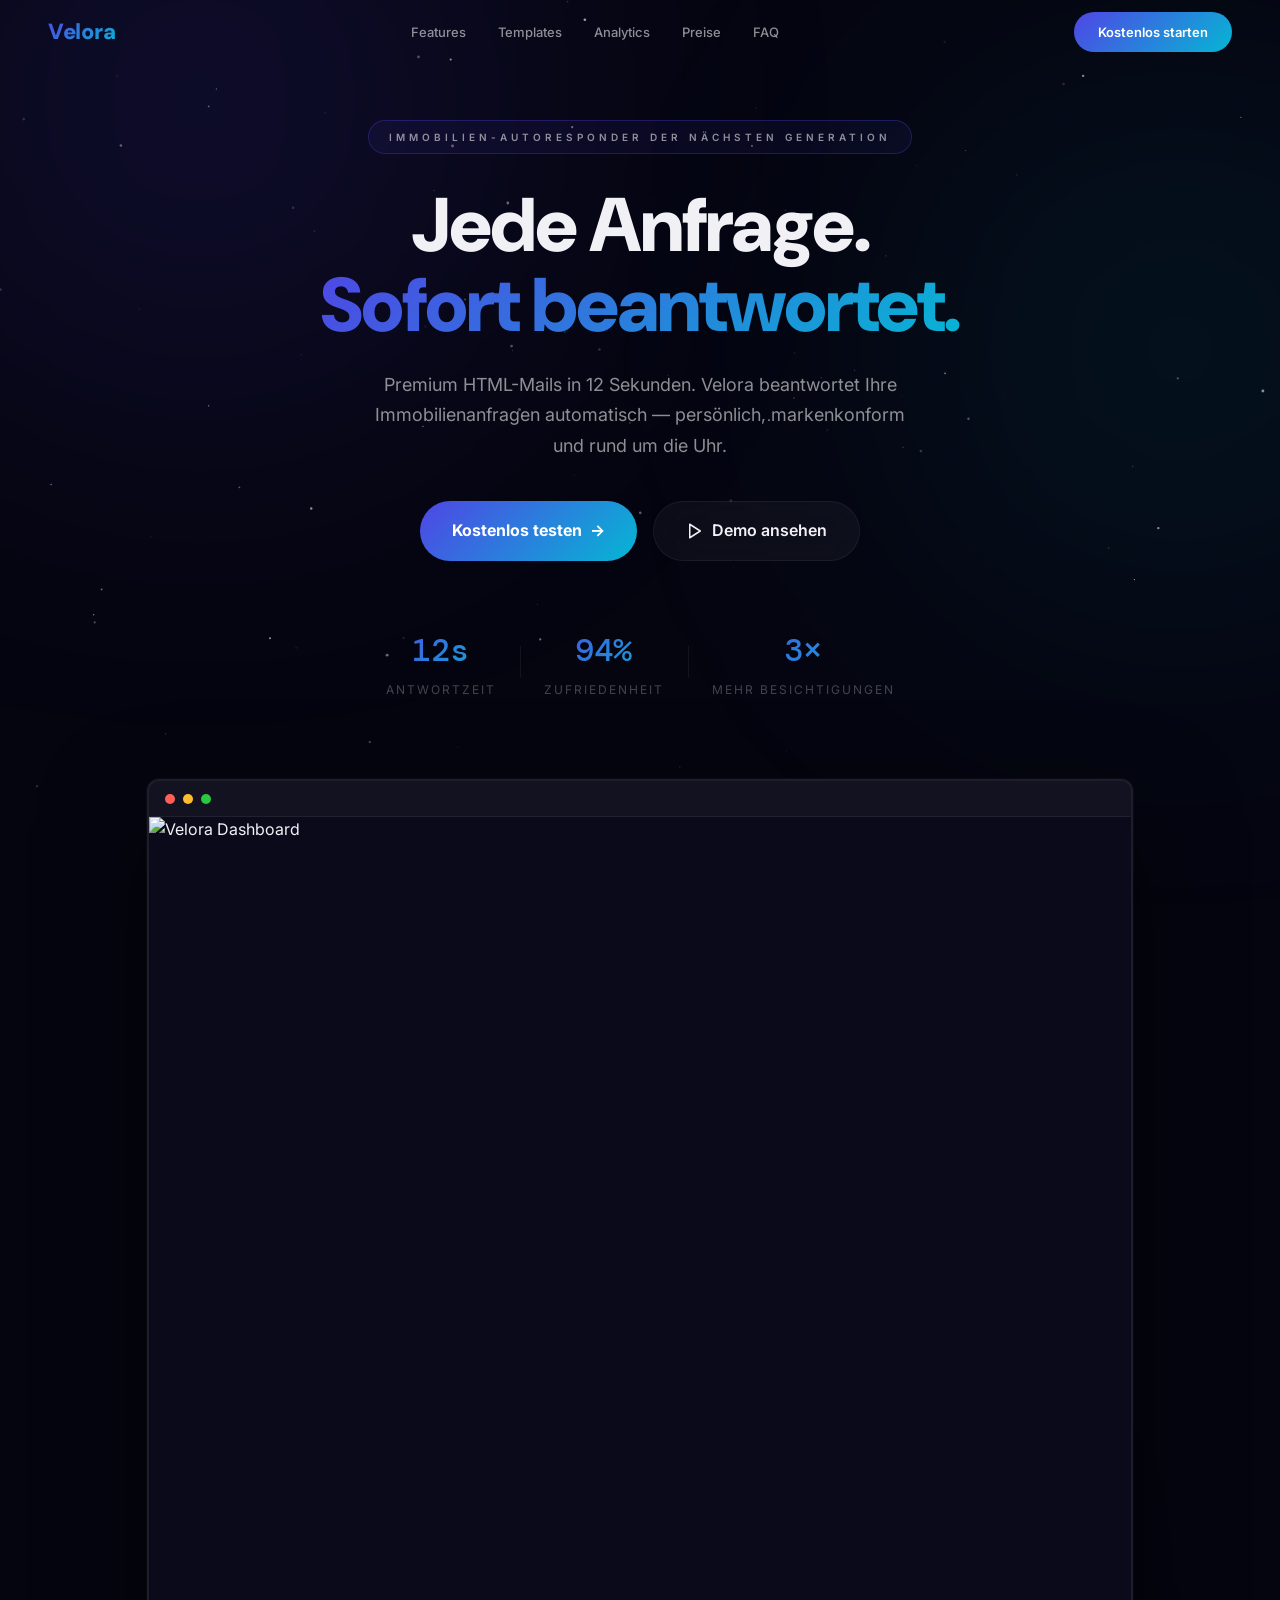
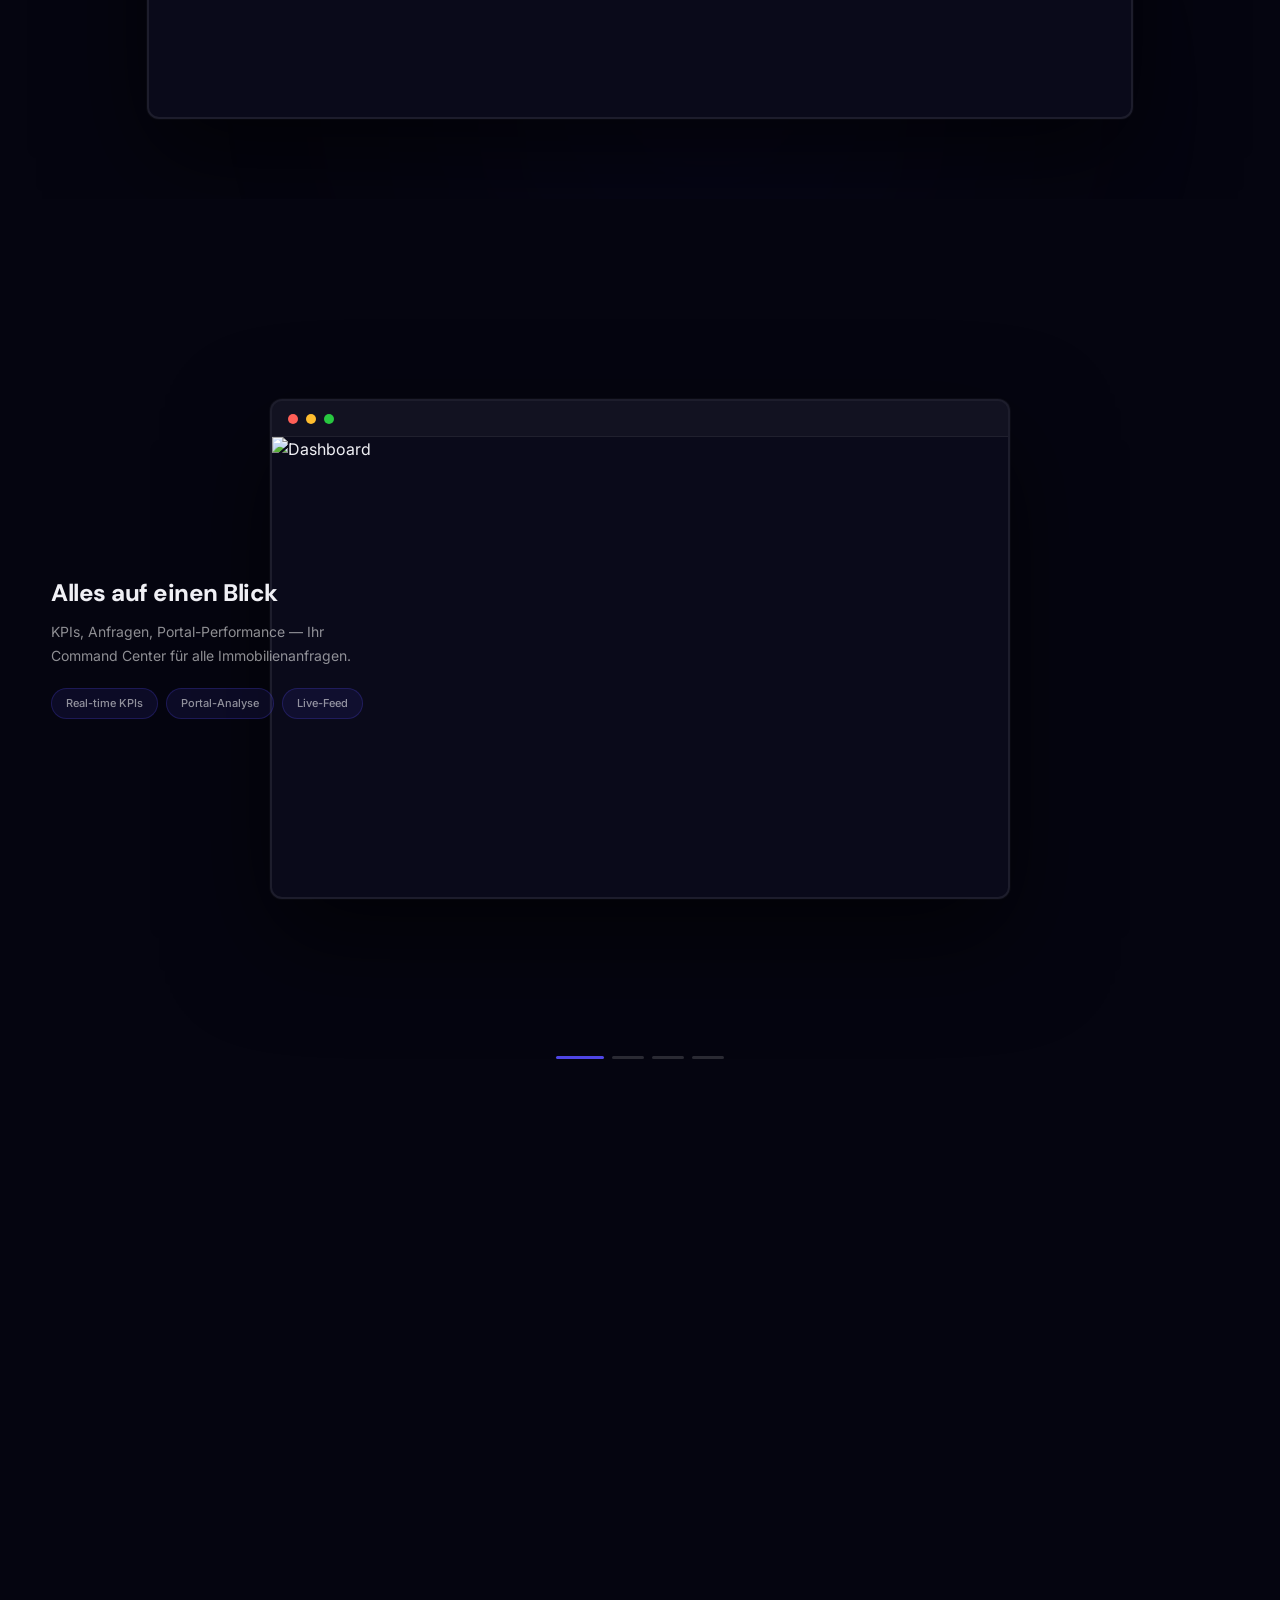
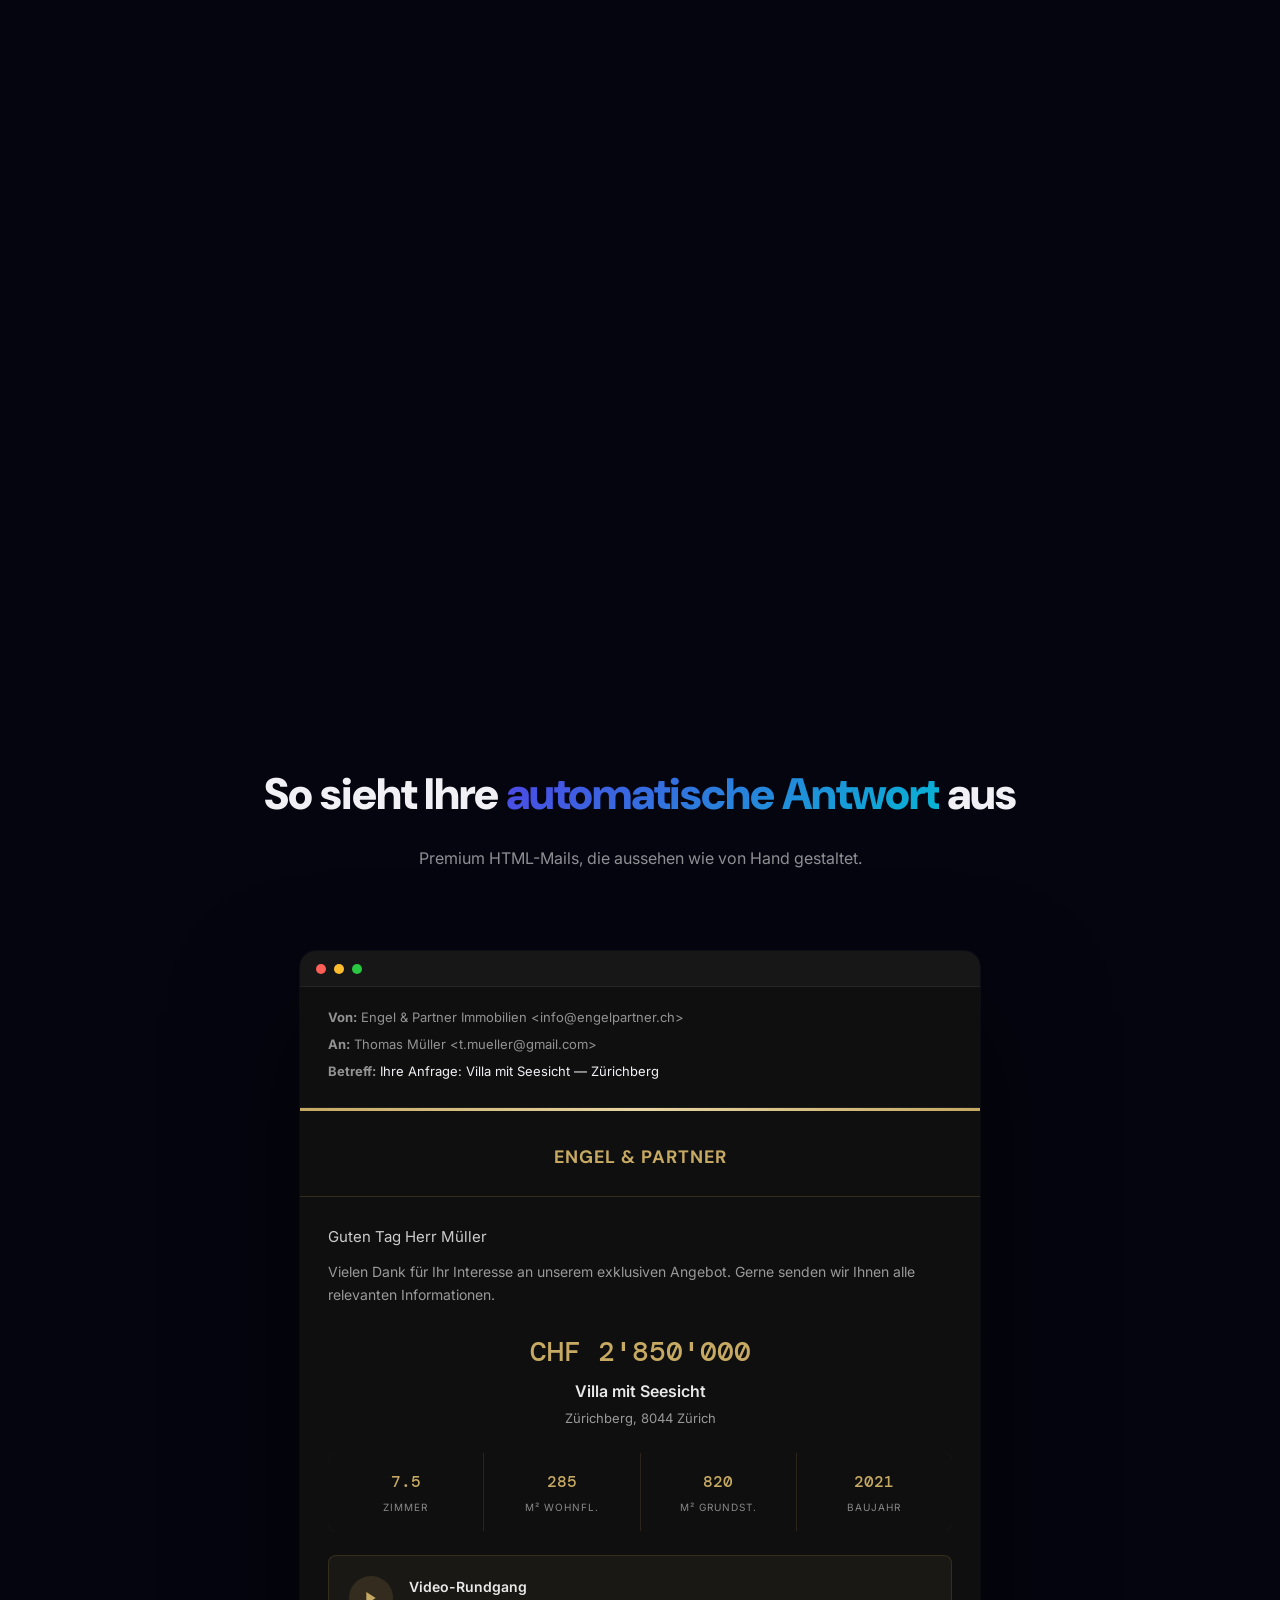
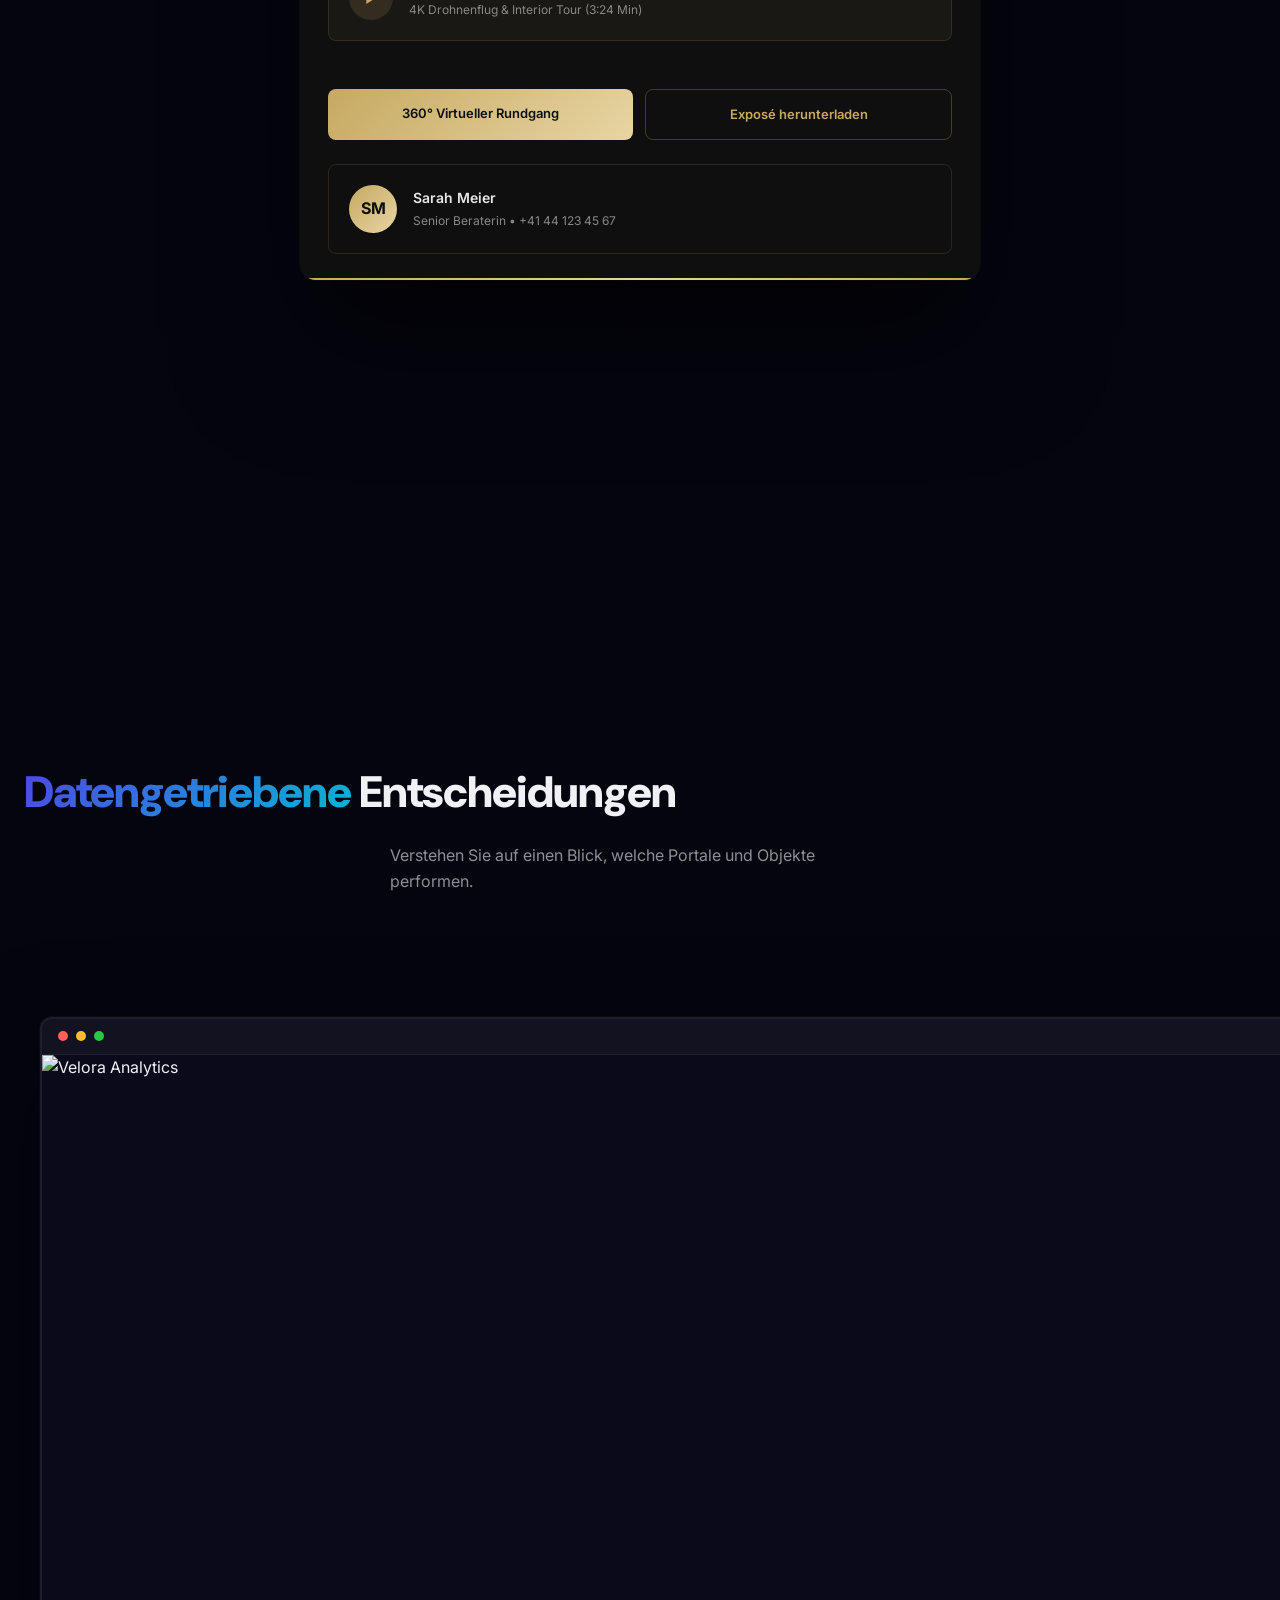
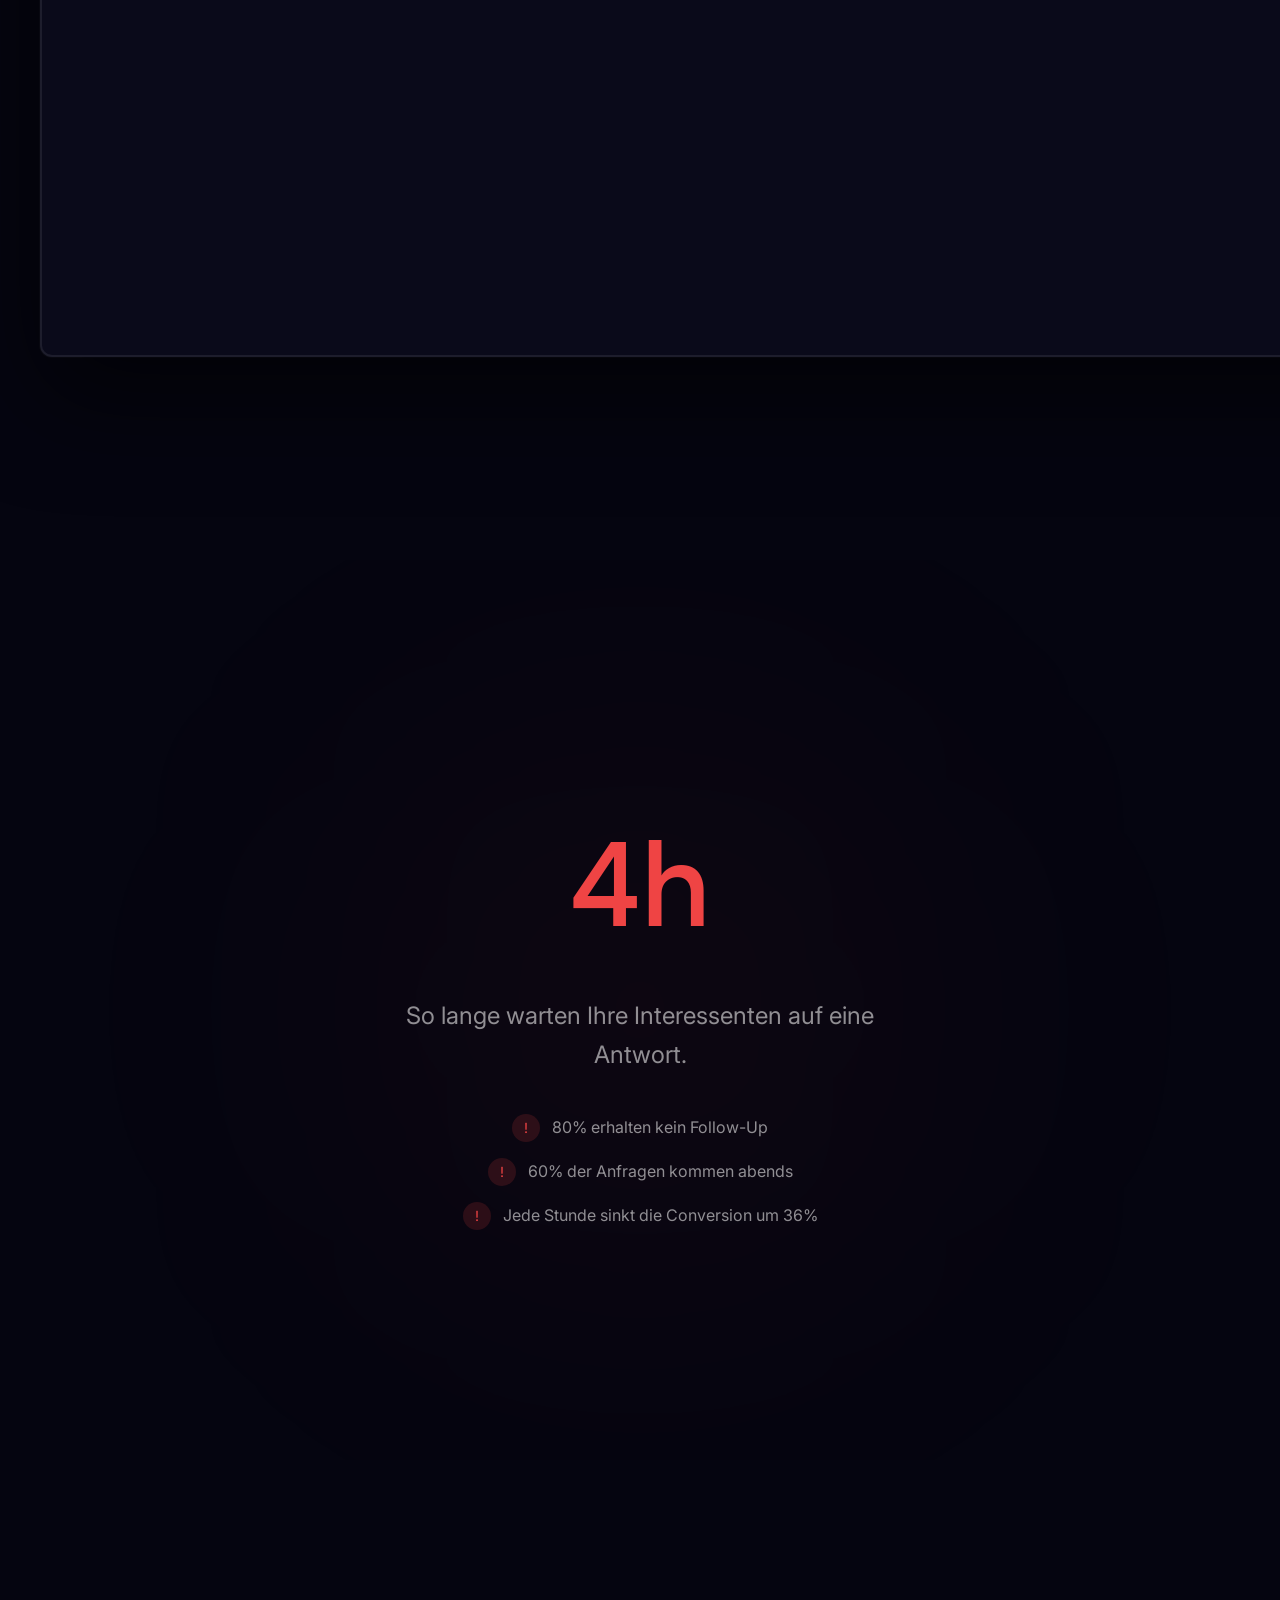
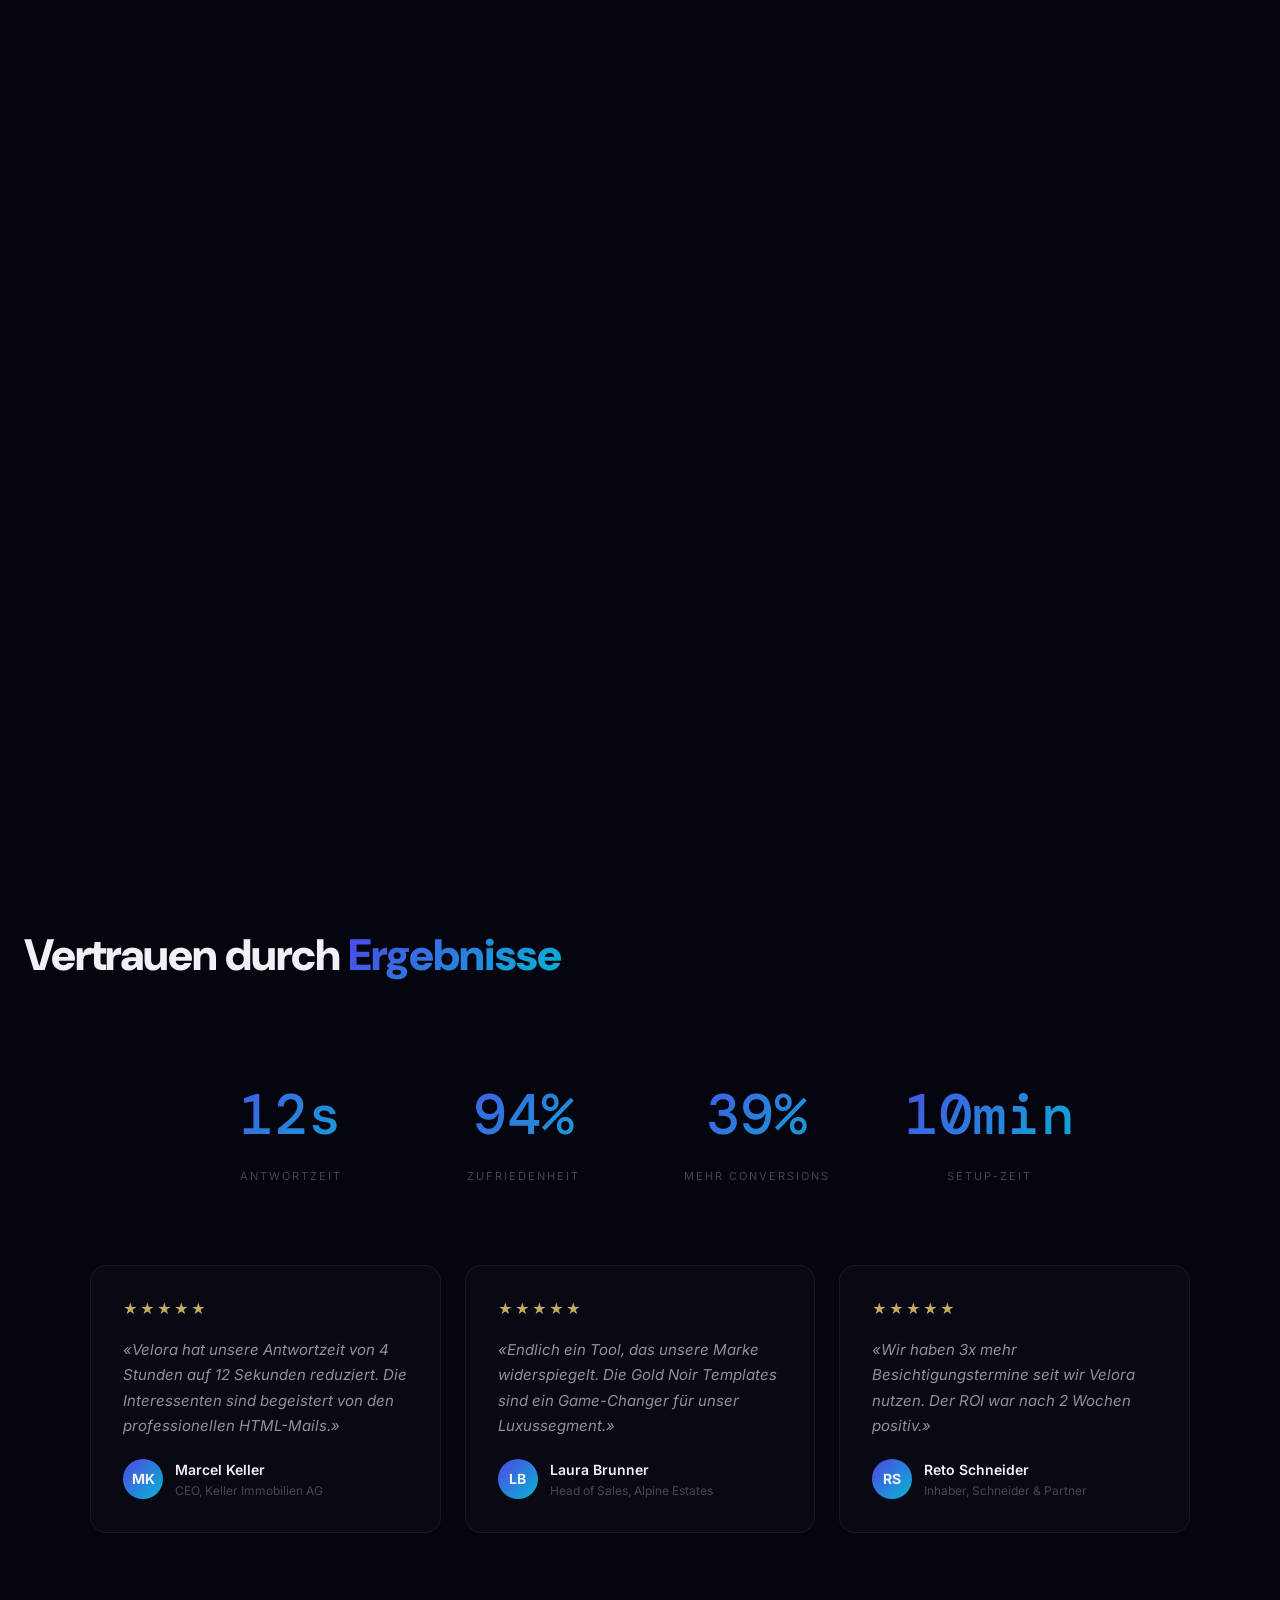
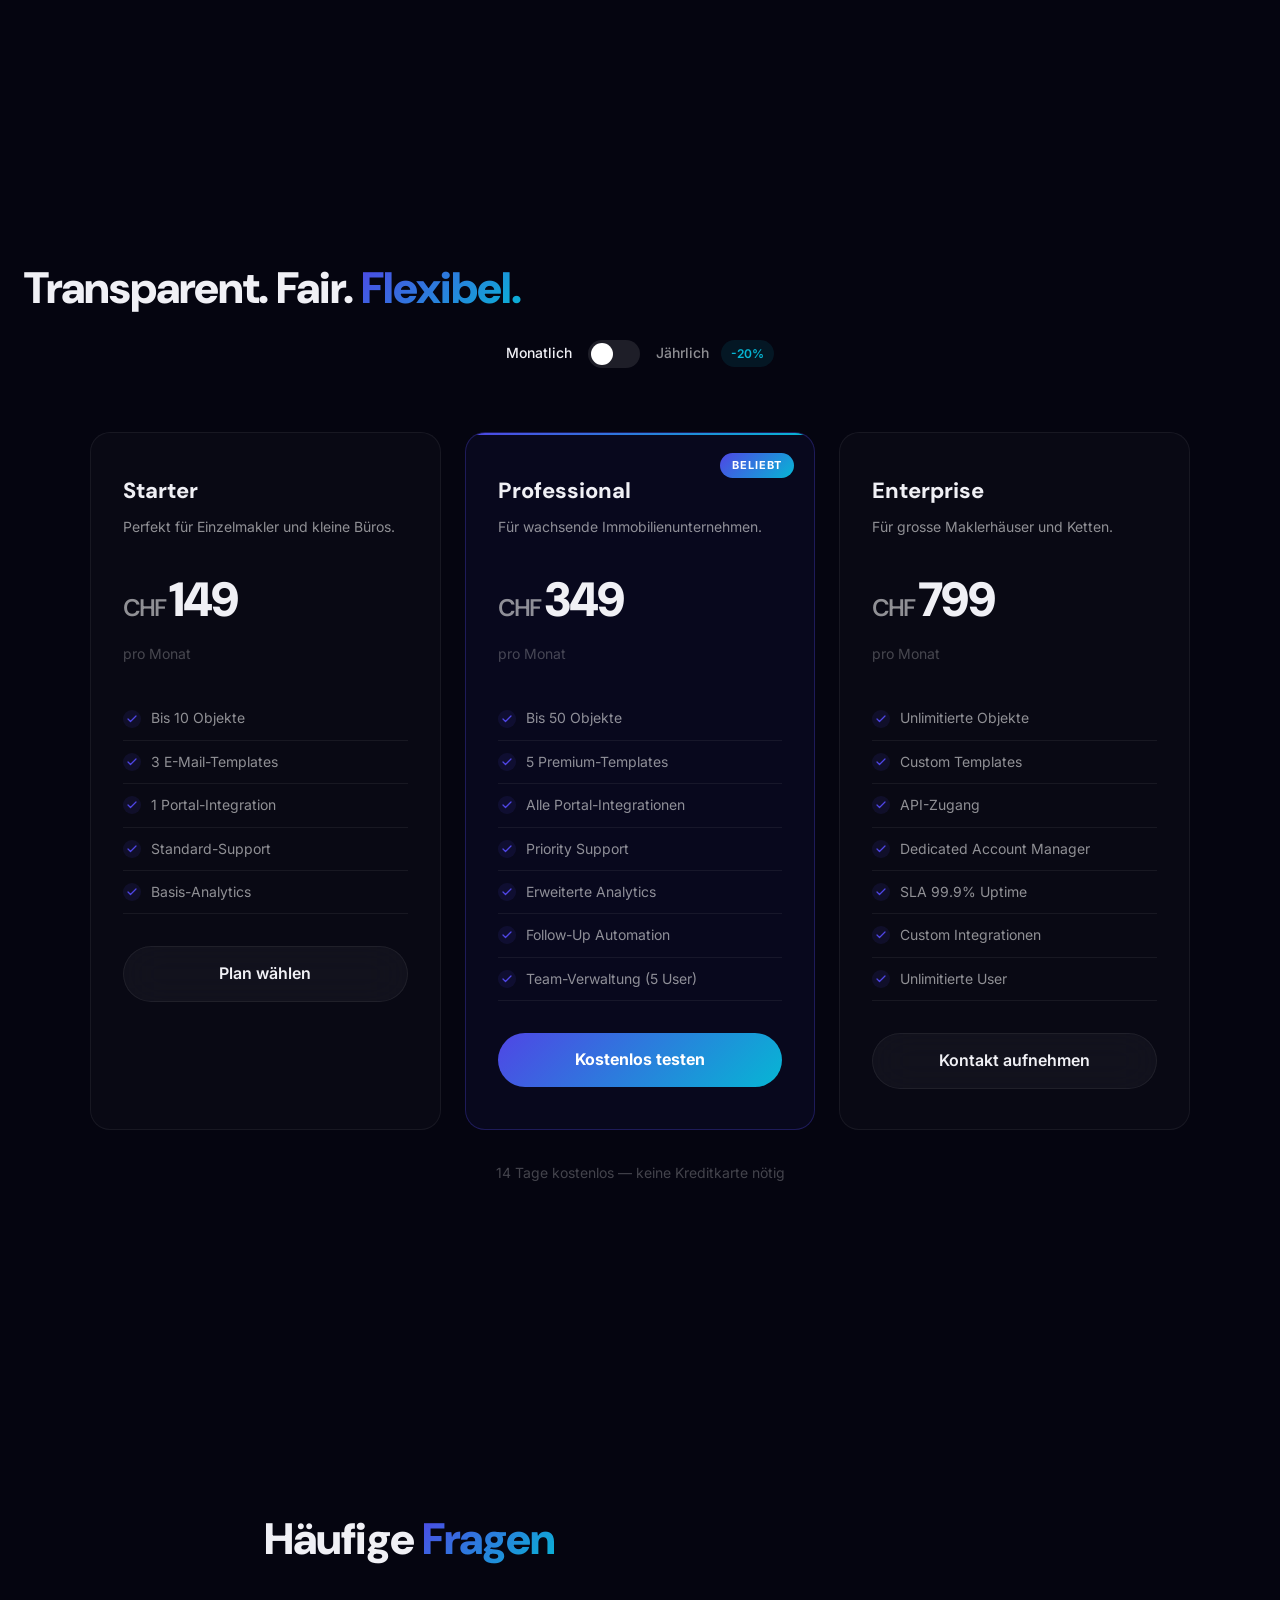
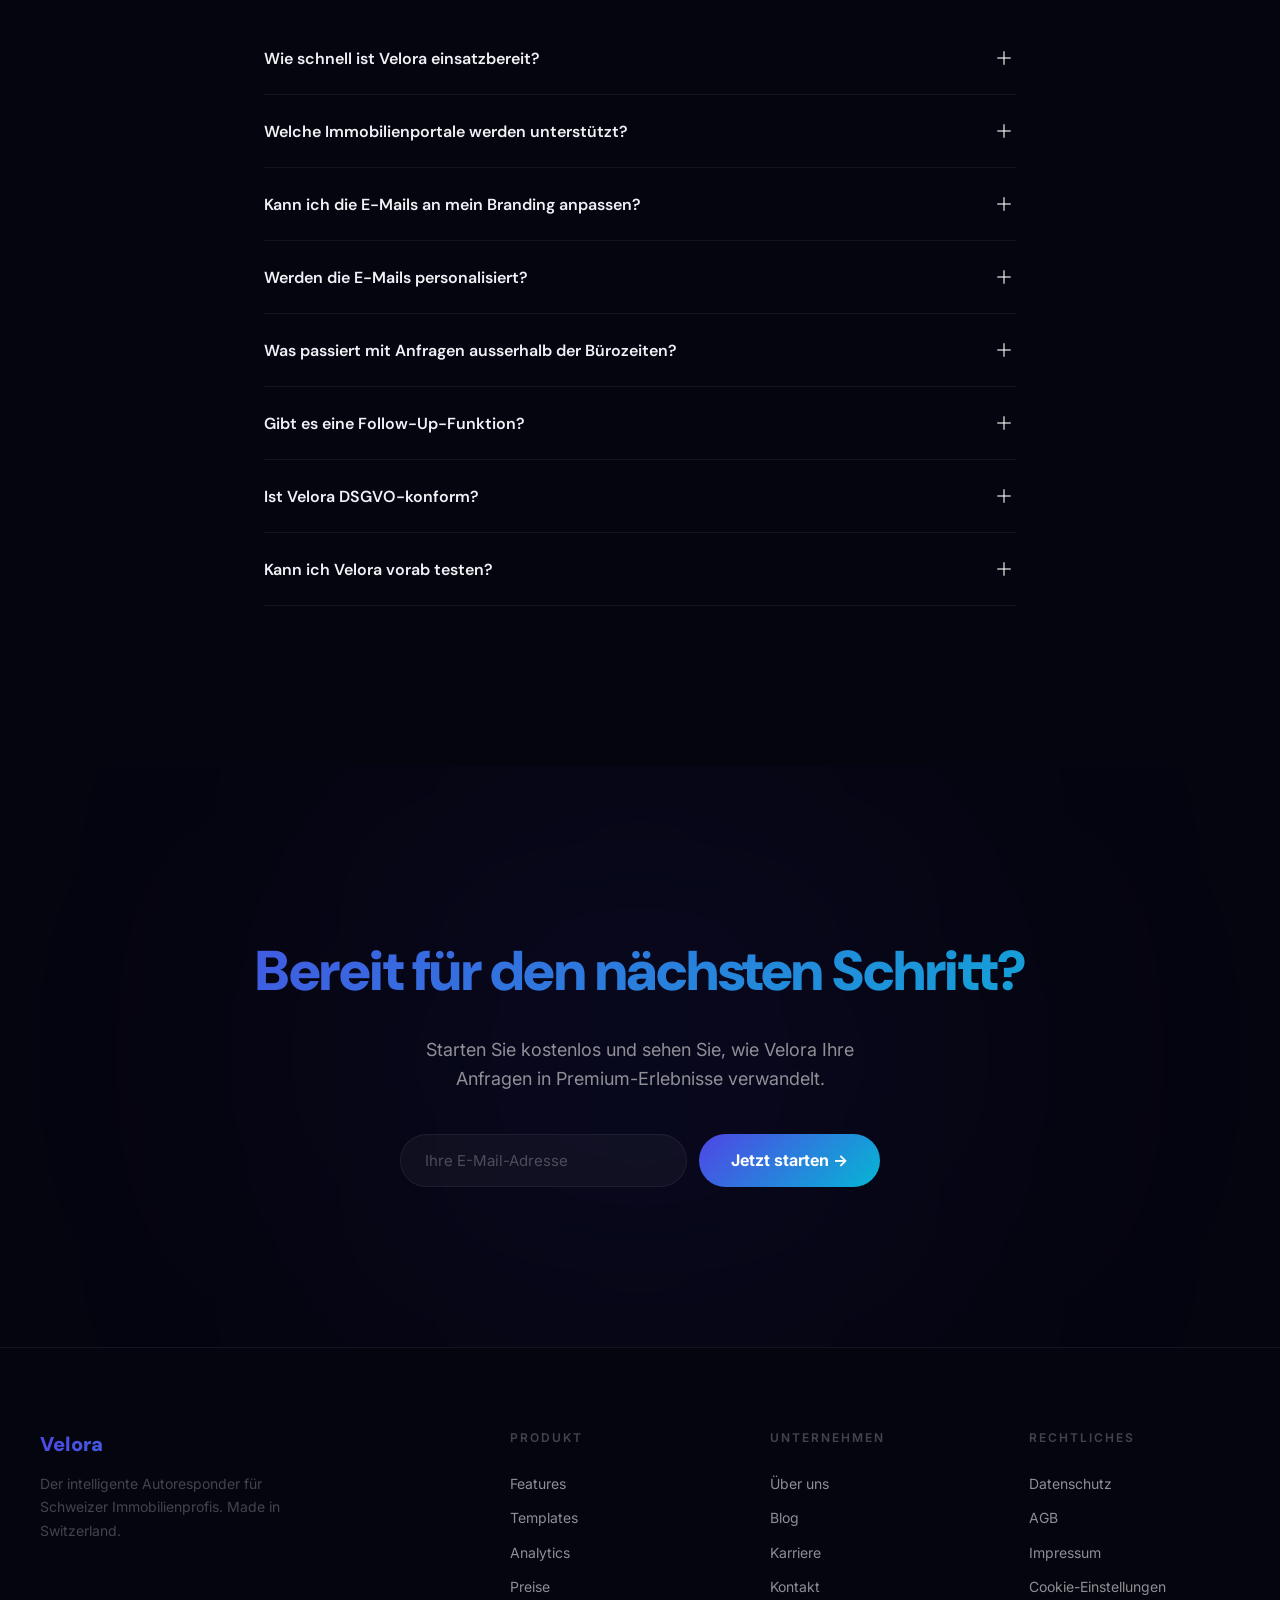
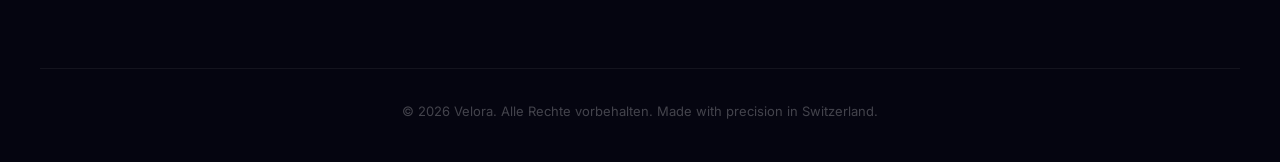
==== commit 60b0297f: "Auto-deploy: 17.03.2026 00:57" ====
--- a/velora-landing/index.html
+++ b/velora-landing/index.html
@@ -2,1141 +2,1146 @@
 <html lang="de">
 <head>
 <meta charset="UTF-8">
-<meta name="viewport" content="width=device-width,initial-scale=1">
-<meta name="description" content="Velora — Der intelligente Autoresponder für Schweizer Immobilienmakler. Beantwortet Portal-Anfragen automatisch mit Premium-HTML-Mails in unter 60 Sekunden.">
-<meta name="keywords" content="Immobilien, Autoresponder, Makler, Homegate, ImmoScout24, Comparis, Schweiz, SaaS">
-<meta property="og:title" content="Velora — Jede Anfrage. Sofort beantwortet.">
-<meta property="og:description" content="Der intelligente Autoresponder für Immobilienmakler. Premium-Antworten mit Video, 360°-Tour und Exposé — in unter 60 Sekunden.">
-<meta property="og:type" content="website">
-<meta name="theme-color" content="#050510">
-<title>Velora — Jede Anfrage. Sofort beantwortet.</title>
+<meta name="viewport" content="width=device-width, initial-scale=1.0">
+<title>Velora — Immobilien-Autoresponder der nächsten Generation</title>
+<meta name="description" content="Jede Anfrage. Sofort beantwortet. Premium HTML-Mails in 12 Sekunden. Der intelligente Autoresponder für Schweizer Immobilienprofis.">
 <link rel="preconnect" href="https://fonts.googleapis.com">
 <link rel="preconnect" href="https://fonts.gstatic.com" crossorigin>
-<link href="https://fonts.googleapis.com/css2?family=DM+Sans:wght@400;500;600;700;800;900&family=DM+Mono:wght@400;500&family=Inter:wght@300;400;500;600;700;800&display=swap" rel="stylesheet">
+<link href="https://fonts.googleapis.com/css2?family=DM+Mono:wght@400;500&family=DM+Sans:opsz,wght@9..40,400;9..40,500;9..40,600;9..40,700;9..40,800;9..40,900&family=Inter:wght@300;400;500;600&display=swap" rel="stylesheet">
 <style>
-*{margin:0;padding:0;box-sizing:border-box}
+*,*::before,*::after{margin:0;padding:0;box-sizing:border-box}
 :root{
-  --bg:#050510;--bg2:#0a0a1a;--bg3:#0f0f24;
-  --c1:#12121c;--c2:#1a1a28;--c3:#22223a;
-  --bd:rgba(255,255,255,0.06);
-  --t1:#f0f0f5;--t2:rgba(255,255,255,0.55);--t3:rgba(255,255,255,0.25);
-  --accent1:#4F46E5;--accent2:#06B6D4;
-  --g:#4ade80;--a:#fbbf24;--r:#f87171;--b:#60a5fa;--p:#a78bfa;
-  --grad:linear-gradient(135deg,#4F46E5,#06B6D4,#4ade80);
-  --grad-btn:linear-gradient(135deg,#4F46E5,#06B6D4);
+--bg:#050510;--bg2:#0a0a1a;--c1:#12121c;--c2:#1a1a28;
+--bd:rgba(255,255,255,0.06);--t1:#f0f0f5;--t2:rgba(255,255,255,0.55);--t3:rgba(255,255,255,0.25);
+--accent1:#4F46E5;--accent2:#06B6D4;--grad:linear-gradient(135deg,#4F46E5,#06B6D4);
+--dm:'DM Sans',system-ui,sans-serif;--inter:'Inter',sans-serif;--mono:'DM Mono',monospace;
+--ease:cubic-bezier(.16,1,.3,1);
 }
-html{scroll-behavior:smooth;overflow-x:hidden}
-body{background:var(--bg);color:var(--t1);font-family:'Inter','DM Sans',system-ui,sans-serif;-webkit-font-smoothing:antialiased;overflow-x:hidden;line-height:1.5}
+html{scroll-behavior:smooth;-webkit-font-smoothing:antialiased;-moz-osx-font-smoothing:grayscale}
+body{background:var(--bg);color:var(--t1);font-family:var(--inter);line-height:1.6;overflow-x:hidden}
+img{max-width:100%;display:block}
 a{color:inherit;text-decoration:none}
-::-webkit-scrollbar{width:4px}::-webkit-scrollbar-track{background:transparent}::-webkit-scrollbar-thumb{background:var(--c3);border-radius:2px}
-
-.container{max-width:1200px;margin:0 auto;padding:0 24px}
-.gradient-text{background:var(--grad);-webkit-background-clip:text;-webkit-text-fill-color:transparent;background-clip:text}
-.section{position:relative;padding:100px 0 60px}
-.section-title{font-family:'DM Sans',sans-serif;font-size:clamp(28px,3.5vw,44px);font-weight:900;letter-spacing:-1.5px;line-height:1.1;margin-bottom:16px}
-.section-sub{font-size:16px;color:var(--t2);line-height:1.6;max-width:600px}
-.section-header{text-align:center;margin-bottom:48px}
-.section-header .section-sub{margin:0 auto}
-.reveal{opacity:0;transform:translateY(30px);transition:opacity 0.7s ease,transform 0.7s ease}
-.reveal.visible{opacity:1;transform:translateY(0)}
-.reveal-delay-1{transition-delay:0.1s}
-.reveal-delay-2{transition-delay:0.2s}
-.reveal-delay-3{transition-delay:0.3s}
-
-/* ═══ NAV ═══ */
-.nav{position:fixed;top:0;left:0;right:0;z-index:100;padding:14px 0;transition:all 0.4s}
-.nav.scrolled{background:rgba(5,5,16,0.92);backdrop-filter:blur(20px);-webkit-backdrop-filter:blur(20px);border-bottom:1px solid var(--bd);padding:10px 0}
-.nav-inner{display:flex;align-items:center;justify-content:space-between}
-.nav-logo{display:flex;align-items:center;gap:10px;font-family:'DM Sans',sans-serif;font-size:20px;font-weight:800;letter-spacing:-0.5px}
-.nav-logo .logo-text{background:var(--grad-btn);-webkit-background-clip:text;-webkit-text-fill-color:transparent;background-clip:text}
-.nav-beta{font-size:9px;font-weight:700;letter-spacing:1px;padding:3px 8px;border-radius:100px;background:rgba(79,70,229,0.15);border:1px solid rgba(79,70,229,0.3);color:var(--accent1)}
-.nav-links{display:flex;align-items:center;gap:28px}
-.nav-links a{color:var(--t2);font-size:13px;font-weight:500;transition:color 0.3s}
+button{border:none;cursor:pointer;font-family:inherit}
+
+/* ═══════════════════════════════════════════
+   NAV
+   ═══════════════════════════════════════════ */
+.nav{position:fixed;top:0;left:0;right:0;z-index:1000;padding:0 48px;height:64px;display:flex;align-items:center;justify-content:space-between;transition:all .4s var(--ease)}
+.nav::before{content:'';position:absolute;inset:0;background:rgba(5,5,16,0.7);backdrop-filter:blur(40px) saturate(1.8);-webkit-backdrop-filter:blur(40px) saturate(1.8);border-bottom:1px solid var(--bd);opacity:0;transition:opacity .4s var(--ease)}
+.nav.scrolled::before{opacity:1}
+.nav-logo{font-family:var(--dm);font-weight:900;font-size:22px;letter-spacing:-.5px;position:relative;z-index:1;background:var(--grad);-webkit-background-clip:text;-webkit-text-fill-color:transparent;background-clip:text}
+.nav-links{display:flex;gap:32px;position:relative;z-index:1}
+.nav-links a{font-size:13px;color:var(--t2);transition:color .3s;font-weight:500}
 .nav-links a:hover{color:var(--t1)}
-.nav-cta{padding:9px 22px!important;border-radius:10px!important;font-size:13px!important;font-weight:700!important;background:var(--grad-btn)!important;color:#fff!important;transition:all 0.3s!important;box-shadow:0 4px 20px rgba(79,70,229,0.3)}
-.nav-cta:hover{transform:translateY(-1px);box-shadow:0 6px 28px rgba(79,70,229,0.4)}
-.nav-mob{display:none;background:none;border:none;color:var(--t1);font-size:24px;cursor:pointer;padding:4px}
-.mob-menu{display:none;position:fixed;top:0;left:0;right:0;bottom:0;background:rgba(5,5,16,0.98);z-index:99;flex-direction:column;align-items:center;justify-content:center;gap:32px}
-.mob-menu.open{display:flex}
-.mob-menu a{font-size:20px;font-weight:600;color:var(--t1)}
-.mob-close{position:absolute;top:20px;right:24px;background:none;border:none;color:var(--t1);font-size:28px;cursor:pointer}
-
-/* ═══ HERO ═══ */
-.hero{min-height:100vh;display:flex;align-items:center;padding-top:80px;overflow:hidden;position:relative}
-.hero-bg{position:absolute;inset:0;overflow:hidden;pointer-events:none}
-.hero-glow{position:absolute;border-radius:50%;filter:blur(150px)}
-.glow1{width:800px;height:800px;top:-200px;right:-200px;background:var(--accent1);opacity:0.12}
-.glow2{width:600px;height:600px;bottom:-200px;left:-200px;background:var(--accent2);opacity:0.10}
-.glow3{width:400px;height:400px;top:40%;left:40%;background:var(--p);opacity:0.06}
-.hero-stars{position:absolute;inset:0;background-image:radial-gradient(2px 2px at 20px 30px,rgba(255,255,255,0.15),transparent),radial-gradient(2px 2px at 40px 70px,rgba(255,255,255,0.1),transparent),radial-gradient(1px 1px at 90px 40px,rgba(255,255,255,0.12),transparent),radial-gradient(1px 1px at 150px 60px,rgba(255,255,255,0.08),transparent),radial-gradient(2px 2px at 180px 20px,rgba(255,255,255,0.06),transparent);background-size:200px 100px}
-.hero-grid{display:grid;grid-template-columns:1fr 1fr;gap:60px;align-items:center;position:relative;z-index:2}
-.hero-badge{display:inline-flex;align-items:center;gap:8px;padding:8px 16px;border-radius:100px;font-size:12px;font-weight:600;letter-spacing:0.3px;border:1px solid rgba(79,70,229,0.25);background:rgba(79,70,229,0.08);color:rgba(255,255,255,0.7);margin-bottom:24px}
-.hero-content h1{font-family:'DM Sans',sans-serif;font-size:clamp(36px,5vw,58px);font-weight:900;line-height:1.05;letter-spacing:-2px;margin-bottom:20px}
-.hero-content p{font-size:17px;color:var(--t2);line-height:1.7;margin-bottom:32px;max-width:500px}
-.hero-btns{display:flex;gap:12px;flex-wrap:wrap}
-.btn{display:inline-flex;align-items:center;gap:8px;padding:14px 28px;border-radius:12px;font-size:15px;font-weight:700;border:none;cursor:pointer;transition:all 0.3s;text-decoration:none;font-family:'DM Sans',sans-serif}
-.btn-primary{background:var(--grad-btn);color:#fff;padding:16px 32px;box-shadow:0 4px 24px rgba(79,70,229,0.3)}
-.btn-primary:hover{transform:translateY(-2px);box-shadow:0 8px 40px rgba(79,70,229,0.45)}
-.btn-secondary{background:transparent;color:var(--t1);border:1px solid var(--bd);padding:16px 32px}
-.btn-secondary:hover{background:var(--c2);transform:translateY(-1px)}
-.hero-stats{display:flex;gap:0;margin-top:40px}
-.hero-stat{text-align:left}
-.hero-stat:not(:last-child){padding-right:28px;margin-right:28px;border-right:1px solid var(--c3)}
-.hero-stat-val{font-size:28px;font-weight:800;font-family:'DM Mono',monospace;display:block}
-.hero-stat-label{font-size:10px;color:var(--t3);margin-top:4px;letter-spacing:1.5px;text-transform:uppercase}
-
-/* ═══ DASHBOARD MOCKUP ═══ */
-.dash-mockup{background:var(--c1);border:2px solid var(--bd);border-radius:16px;padding:0;overflow:hidden;box-shadow:0 20px 80px rgba(0,0,0,0.5),0 0 60px rgba(79,70,229,0.08);animation:float 8s ease-in-out infinite}
-@keyframes float{0%,100%{transform:translateY(0) rotate(1deg)}50%{transform:translateY(-12px) rotate(-0.5deg)}}
-.dash-bar{display:flex;align-items:center;padding:10px 14px;background:var(--c2);border-bottom:1px solid var(--bd)}
-.dash-dots{display:flex;gap:6px}
-.dash-dot{width:8px;height:8px;border-radius:50%}
-.dash-title{flex:1;text-align:center;font-size:11px;color:var(--t3);font-weight:500}
-.dash-kpis{display:flex;gap:8px;padding:14px}
-.dash-kpi{flex:1;background:var(--c2);border:1px solid var(--bd);border-radius:8px;padding:10px;text-align:center}
-.dash-kpi-val{font-family:'DM Mono',monospace;font-size:18px;font-weight:700;color:var(--accent1)}
-.dash-kpi-label{font-size:8px;color:var(--t3);margin-top:2px;letter-spacing:0.5px}
-.dash-chart{display:flex;gap:4px;padding:0 14px;height:60px;align-items:flex-end}
-.dash-chart-bar{flex:1;border-radius:4px 4px 0 0;background:linear-gradient(180deg,var(--accent1),var(--accent2));opacity:0.8;transition:opacity 0.3s}
-.dash-chart-bar:hover{opacity:1}
-.dash-inquiries{padding:10px 14px 14px}
-.dash-inq{display:flex;align-items:center;gap:8px;padding:6px 0;border-bottom:1px solid var(--c3);font-size:10px;color:var(--t2)}
-.dash-inq:last-child{border-bottom:none}
-.dash-inq-dot{width:8px;height:8px;border-radius:50%;flex-shrink:0}
-.dash-inq-check{color:var(--g);font-size:10px;margin-left:auto;font-weight:700}
-
-/* ═══ PROBLEM ═══ */
-.problem-grid{display:grid;grid-template-columns:repeat(3,1fr);gap:20px}
-.problem-card{background:var(--c1);border:1px solid var(--bd);border-radius:14px;padding:32px;position:relative;overflow:hidden}
-.problem-card::before{content:'';position:absolute;top:0;left:0;right:0;height:3px}
-.problem-card:nth-child(1)::before{background:var(--r)}
-.problem-card:nth-child(2)::before{background:#f97316}
-.problem-card:nth-child(3)::before{background:var(--a)}
-.problem-num{font-family:'DM Mono',monospace;font-size:56px;font-weight:800;line-height:1}
-.problem-card:nth-child(1) .problem-num{color:var(--r)}
-.problem-card:nth-child(2) .problem-num{color:#f97316}
-.problem-card:nth-child(3) .problem-num{color:var(--a)}
-.problem-label{font-size:16px;font-weight:600;margin-top:8px;color:var(--t1)}
-.problem-desc{font-size:13px;color:var(--t2);line-height:1.7;margin-top:8px}
-.problem-banner{background:rgba(74,222,128,0.08);border:1px solid rgba(74,222,128,0.2);border-radius:12px;padding:16px 24px;margin-top:32px;text-align:center;color:var(--g);font-weight:600;font-size:15px}
-
-/* ═══ HOW IT WORKS ═══ */
-.hiw-container{position:relative;display:flex;gap:40px;justify-content:center}
-.hiw-line{position:absolute;top:32px;left:calc(16.66% + 20px);right:calc(16.66% + 20px);height:2px;background:repeating-linear-gradient(90deg,var(--accent1) 0,var(--accent1) 6px,transparent 6px,transparent 12px)}
-.hiw-step{flex:1;text-align:center;position:relative;z-index:2;max-width:300px}
-.hiw-num{width:64px;height:64px;border-radius:50%;background:var(--grad-btn);display:flex;align-items:center;justify-content:center;font-family:'DM Sans',sans-serif;font-size:24px;font-weight:800;color:#fff;margin:0 auto 20px;box-shadow:0 4px 20px rgba(79,70,229,0.3)}
-.hiw-title{font-size:18px;font-weight:700;margin-bottom:8px}
-.hiw-desc{font-size:13px;color:var(--t2);line-height:1.6}
-.hiw-visual{margin-top:20px;display:flex;justify-content:center;gap:8px;flex-wrap:wrap}
-.portal-badge{padding:6px 14px;border-radius:8px;font-size:11px;font-weight:700;letter-spacing:0.5px;opacity:0;animation:slideInBadge 0.5s ease forwards}
-.portal-badge:nth-child(1){background:rgba(74,222,128,0.1);border:1px solid rgba(74,222,128,0.2);color:var(--g);animation-delay:0.2s}
-.portal-badge:nth-child(2){background:rgba(96,165,250,0.1);border:1px solid rgba(96,165,250,0.2);color:var(--b);animation-delay:0.4s}
-.portal-badge:nth-child(3){background:rgba(167,139,250,0.1);border:1px solid rgba(167,139,250,0.2);color:var(--p);animation-delay:0.6s}
-@keyframes slideInBadge{to{opacity:1}}
-.processing-dot{width:8px;height:8px;border-radius:50%;background:var(--accent2);animation:pulse 1.5s ease-in-out infinite;display:inline-block;vertical-align:middle;margin-right:6px}
-@keyframes pulse{0%,100%{opacity:1;transform:scale(1)}50%{opacity:0.4;transform:scale(0.8)}}
-.processing-text{font-size:12px;color:var(--accent2);animation:blink 1.2s ease-in-out infinite}
-@keyframes blink{0%,100%{opacity:1}50%{opacity:0.3}}
-.mini-email{background:#0F0F0F;border:1px solid rgba(198,169,98,0.3);border-radius:8px;padding:10px;max-width:160px;margin:0 auto}
-.mini-email-gold{height:2px;background:#C6A962;border-radius:1px;margin-bottom:8px}
-.mini-email-line{height:3px;background:rgba(198,169,98,0.2);border-radius:1px;margin-bottom:4px}
-.mini-email-line:nth-child(3){width:70%}
-.mini-email-line:nth-child(4){width:50%}
-.mini-email-price{font-family:'DM Mono',monospace;font-size:11px;color:#C6A962;font-weight:700;margin:6px 0 4px}
-
-/* ═══ EMAIL SHOWCASE ═══ */
-.email-section{position:relative;overflow:hidden}
-.email-section::before{content:'';position:absolute;top:50%;left:50%;width:800px;height:800px;transform:translate(-50%,-50%);background:radial-gradient(circle,rgba(79,70,229,0.08) 0%,transparent 70%);pointer-events:none}
-.email-frame{max-width:600px;margin:0 auto;border-radius:14px;overflow:hidden;box-shadow:0 20px 80px rgba(0,0,0,0.5),0 0 80px rgba(79,70,229,0.06);animation:floatSlow 10s ease-in-out infinite;position:relative;z-index:2}
-@keyframes floatSlow{0%,100%{transform:translateY(0)}50%{transform:translateY(-8px)}}
-.email-chrome{background:var(--c2);padding:12px 16px;display:flex;align-items:center;border-bottom:1px solid var(--bd)}
-.email-chrome-dots{display:flex;gap:6px}
-.email-chrome-dot{width:8px;height:8px;border-radius:50%}
-.email-chrome-title{flex:1;text-align:center;font-size:11px;color:var(--t3)}
-.email-headers{background:var(--c1);padding:12px 16px;border-bottom:1px solid var(--bd);font-size:12px}
-.email-headers div{padding:2px 0}
-.email-header-label{color:var(--t3)}
-.email-header-val{color:var(--t2)}
-.email-subject{color:var(--t1)!important;font-weight:600}
-.email-body{background:#0F0F0F;border-left:1px solid #C6A962;border-right:1px solid #C6A962}
-.email-gold-line{height:2px;background:#C6A962}
-.email-content{padding:28px 24px}
-.email-greeting{font-family:Georgia,serif;font-size:15px;color:#F5F0E8;margin-bottom:20px}
-.email-price{font-family:Georgia,serif;font-size:28px;color:#C6A962;font-weight:700;margin-bottom:4px}
-.email-obj-title{font-family:Georgia,serif;font-size:18px;color:#F5F0E8;margin-bottom:4px}
-.email-obj-addr{font-size:12px;color:rgba(245,240,232,0.6);margin-bottom:20px}
-.email-details{display:grid;grid-template-columns:repeat(4,1fr);gap:8px;margin-bottom:24px}
-.email-detail{background:#141414;border:1px solid rgba(198,169,98,0.15);border-radius:6px;padding:10px;text-align:center}
-.email-detail-val{font-family:Georgia,serif;font-size:14px;color:#C6A962;font-weight:700}
-.email-detail-label{font-size:9px;color:rgba(245,240,232,0.5);margin-top:2px;text-transform:uppercase;letter-spacing:0.5px}
-.email-video-header{font-size:10px;font-weight:700;letter-spacing:2px;color:#C6A962;padding-bottom:6px;border-bottom:1px solid rgba(198,169,98,0.3);margin-bottom:14px}
-.email-video-thumb{background:#141414;border:1px solid rgba(198,169,98,0.15);border-radius:8px;height:160px;display:flex;align-items:center;justify-content:center;margin-bottom:16px;position:relative;overflow:hidden}
-.email-video-thumb::before{content:'';position:absolute;inset:0;background:linear-gradient(135deg,rgba(198,169,98,0.05),transparent)}
-.email-play{width:56px;height:56px;border-radius:50%;background:rgba(0,0,0,0.8);border:2px solid #C6A962;display:flex;align-items:center;justify-content:center}
-.email-play::after{content:'';width:0;height:0;border-left:16px solid #C6A962;border-top:10px solid transparent;border-bottom:10px solid transparent;margin-left:4px}
-.email-btn-outline{display:block;text-align:center;padding:12px;border:1px solid #C6A962;border-radius:6px;color:#C6A962;font-size:11px;font-weight:700;letter-spacing:1.5px;margin-bottom:10px}
-.email-btn-filled{display:block;text-align:center;padding:12px;background:#C6A962;border-radius:6px;color:#0F0F0F;font-size:11px;font-weight:700;letter-spacing:1.5px;margin-bottom:20px}
-.email-berater{display:flex;align-items:center;gap:14px;padding:16px;background:#141414;border:1px solid rgba(198,169,98,0.15);border-radius:8px;margin-bottom:16px}
-.email-berater-avatar{width:48px;height:48px;border-radius:50%;background:linear-gradient(135deg,#C6A962,#8B7235);display:flex;align-items:center;justify-content:center;font-family:Georgia,serif;font-size:18px;color:#0F0F0F;font-weight:700;flex-shrink:0}
-.email-berater-name{font-family:Georgia,serif;font-size:14px;color:#F5F0E8;font-weight:700}
-.email-berater-role{font-size:10px;color:rgba(245,240,232,0.5);margin-top:2px}
-.email-berater-contact{font-size:11px;color:#C6A962;margin-top:4px}
-.email-berater-btn{display:block;text-align:center;padding:10px;background:#C6A962;border-radius:6px;color:#0F0F0F;font-size:11px;font-weight:700;letter-spacing:1px;margin-top:8px}
-.email-designs{display:flex;gap:10px;justify-content:center;margin-top:32px;flex-wrap:wrap;align-items:center}
-.email-designs-label{font-size:14px;color:var(--t2);font-weight:600;margin-right:8px}
-.email-design-thumb{width:48px;height:32px;border-radius:6px;border:1px solid var(--bd);cursor:pointer;transition:all 0.3s}
-.email-design-thumb:hover{border-color:var(--accent1);transform:scale(1.1)}
-
-/* ═══ DASHBOARD PREVIEW ═══ */
-.laptop-frame{max-width:900px;margin:0 auto;border-radius:16px;border:2px solid var(--c3);background:var(--c1);padding:8px;box-shadow:0 20px 80px rgba(0,0,0,0.5),0 0 60px rgba(79,70,229,0.06);animation:floatLaptop 12s ease-in-out infinite}
-@keyframes floatLaptop{0%,100%{transform:translateY(0)}50%{transform:translateY(-8px)}}
-.laptop-screen{border-radius:8px;overflow:hidden;background:var(--bg);display:flex;min-height:320px}
-.laptop-sidebar{width:60px;background:var(--c1);border-right:1px solid var(--bd);padding:16px 0;display:flex;flex-direction:column;align-items:center;gap:16px}
-.laptop-nav-dot{width:8px;height:8px;border-radius:50%;background:var(--c3)}
-.laptop-nav-dot.active{background:var(--accent1);box-shadow:0 0 8px rgba(79,70,229,0.4)}
-.laptop-main{flex:1;padding:16px}
-.laptop-kpis{display:flex;gap:10px;margin-bottom:16px}
-.laptop-kpi{flex:1;background:var(--c2);border:1px solid var(--bd);border-radius:8px;padding:12px;text-align:center}
-.laptop-kpi-val{font-family:'DM Mono',monospace;font-size:20px;font-weight:700}
-.laptop-kpi-label{font-size:9px;color:var(--t3);margin-top:2px;text-transform:uppercase;letter-spacing:1px}
-.laptop-chart{display:flex;gap:4px;height:80px;align-items:flex-end;margin-bottom:16px;padding:0 4px}
-.laptop-chart-bar{flex:1;border-radius:4px 4px 0 0;background:linear-gradient(180deg,var(--accent1),var(--accent2));opacity:0.7}
-.laptop-list{display:flex;flex-direction:column;gap:6px}
-.laptop-list-row{display:flex;align-items:center;gap:8px;padding:8px 10px;background:var(--c2);border-radius:6px;font-size:11px;color:var(--t2)}
-.laptop-list-dot{width:6px;height:6px;border-radius:50%;flex-shrink:0}
-.laptop-list-check{margin-left:auto;color:var(--g);font-weight:700;font-size:11px}
-.laptop-list-time{margin-left:8px;font-family:'DM Mono',monospace;font-size:10px;color:var(--t3)}
-.dash-features{display:grid;grid-template-columns:repeat(2,1fr);gap:20px;margin-top:48px;max-width:800px;margin-left:auto;margin-right:auto}
-.dash-feature{display:flex;gap:16px;align-items:start}
-.dash-feature-icon{width:40px;height:40px;border-radius:10px;background:var(--grad-btn);display:flex;align-items:center;justify-content:center;font-size:18px;flex-shrink:0}
-.dash-feature-title{font-size:14px;font-weight:700;margin-bottom:4px}
-.dash-feature-desc{font-size:12px;color:var(--t2);line-height:1.5}
-
-/* ═══ FEATURES ═══ */
-.feat-grid{display:grid;grid-template-columns:repeat(3,1fr);gap:20px}
-.feat-card{background:var(--c1);border:1px solid var(--bd);border-radius:14px;padding:28px;transition:all 0.3s}
-.feat-card:hover{border-color:rgba(79,70,229,0.3);transform:translateY(-4px);box-shadow:0 12px 40px rgba(0,0,0,0.3),0 0 30px rgba(79,70,229,0.05)}
-.feat-icon{width:48px;height:48px;border-radius:12px;background:var(--grad-btn);display:flex;align-items:center;justify-content:center;font-size:22px;margin-bottom:16px}
-.feat-title{font-size:16px;font-weight:700;margin-bottom:8px}
-.feat-desc{font-size:13px;color:var(--t2);line-height:1.6}
-
-/* ═══ BEFORE/AFTER ═══ */
-.ba-grid{display:grid;grid-template-columns:1fr 1fr;gap:24px;max-width:800px;margin:0 auto}
-.ba-card{background:var(--c1);border:1px solid var(--bd);border-radius:14px;padding:32px;position:relative;overflow:hidden}
-.ba-card::before{content:'';position:absolute;top:0;left:0;right:0;height:3px}
-.ba-card.bad::before{background:var(--r)}
-.ba-card.good::before{background:var(--g)}
-.ba-title{font-size:18px;font-weight:800;margin-bottom:20px}
-.ba-card.bad .ba-title{color:var(--r)}
-.ba-card.good .ba-title{color:var(--g)}
-.ba-row{display:flex;align-items:center;gap:10px;padding:10px 0;border-bottom:1px solid var(--bd);font-size:14px;color:var(--t2)}
-.ba-row:last-child{border-bottom:none}
-.ba-icon{font-size:16px;flex-shrink:0}
-
-/* ═══ SOCIAL PROOF ═══ */
-.stats-grid{display:grid;grid-template-columns:repeat(4,1fr);gap:24px;margin-bottom:48px}
-.stat-card{text-align:center;padding:24px}
-.stat-val{font-family:'DM Mono',monospace;font-size:48px;font-weight:800;display:block}
-.stat-label{font-size:12px;color:var(--t2);margin-top:6px;text-transform:uppercase;letter-spacing:1px}
-.testimonial-grid{display:grid;grid-template-columns:repeat(3,1fr);gap:20px}
-.testimonial{background:var(--c1);border:1px solid var(--bd);border-radius:14px;padding:24px}
-.testimonial-header{display:flex;align-items:center;gap:12px;margin-bottom:14px}
-.testimonial-avatar{width:48px;height:48px;border-radius:50%;display:flex;align-items:center;justify-content:center;font-family:'DM Sans',sans-serif;font-size:16px;font-weight:800;color:#fff;flex-shrink:0;background:var(--grad-btn);border:2px solid rgba(79,70,229,0.3)}
-.testimonial-name{font-size:14px;font-weight:700}
-.testimonial-company{font-size:12px;color:var(--t2)}
-.testimonial-stars{display:flex;gap:2px;margin-bottom:12px}
-.testimonial-star{color:var(--a);font-size:14px}
-.testimonial-quote{font-size:13px;color:var(--t2);line-height:1.7;font-style:italic}
-
-/* ═══ PRICING ═══ */
-.pricing-toggle{display:flex;align-items:center;justify-content:center;gap:14px;margin-bottom:48px}
-.pricing-toggle-label{font-size:14px;color:var(--t2);font-weight:500}
-.pricing-toggle-label.active{color:var(--t1);font-weight:600}
-.toggle-switch{width:52px;height:28px;background:var(--c3);border-radius:14px;position:relative;cursor:pointer;transition:background 0.3s}
+.nav-cta{position:relative;z-index:1;font-size:13px;font-weight:600;padding:10px 24px;border-radius:980px;background:var(--grad);color:#fff;transition:transform .3s var(--ease),box-shadow .3s}
+.nav-cta:hover{transform:scale(1.05);box-shadow:0 4px 24px rgba(79,70,229,.4)}
+.nav-mobile-toggle{display:none;position:relative;z-index:1;background:none;width:24px;height:24px;flex-direction:column;justify-content:center;gap:5px}
+.nav-mobile-toggle span{display:block;width:100%;height:1.5px;background:var(--t1);transition:all .3s}
+
+/* ═══════════════════════════════════════════
+   HERO
+   ═══════════════════════════════════════════ */
+.hero{position:relative;min-height:100vh;display:flex;flex-direction:column;align-items:center;justify-content:center;padding:120px 24px 80px;overflow:hidden}
+.hero-glow{position:absolute;border-radius:50%;filter:blur(150px);pointer-events:none;will-change:transform}
+.hero-glow-1{width:600px;height:600px;background:rgba(79,70,229,.15);top:-200px;left:-100px}
+.hero-glow-2{width:500px;height:500px;background:rgba(6,182,212,.1);top:100px;right:-150px}
+.hero-glow-3{width:400px;height:400px;background:rgba(79,70,229,.08);bottom:-100px;left:40%}
+.stars-canvas{position:absolute;inset:0;pointer-events:none}
+.hero-content{position:relative;z-index:2;text-align:center;max-width:900px}
+.hero-badge-inner{display:inline-flex;align-items:center;padding:8px 20px;border-radius:980px;background:rgba(79,70,229,.08);border:1px solid rgba(79,70,229,.3);font-size:10px;text-transform:uppercase;letter-spacing:4px;color:var(--t2);font-weight:600;margin-bottom:32px}
+.hero h1{font-family:var(--dm);font-weight:900;font-size:clamp(42px,6vw,76px);line-height:1.05;letter-spacing:-2px;margin-bottom:24px}
+.hero h1 .line{display:block}
+.hero h1 .gradient-text{background:var(--grad);-webkit-background-clip:text;-webkit-text-fill-color:transparent;background-clip:text}
+.hero-sub{font-size:18px;color:var(--t2);max-width:560px;margin:0 auto 40px;line-height:1.7;font-weight:400}
+.hero-ctas{display:flex;gap:16px;justify-content:center;flex-wrap:wrap;margin-bottom:64px}
+.btn-primary{display:inline-flex;align-items:center;gap:8px;padding:16px 32px;border-radius:980px;background:var(--grad);color:#fff;font-weight:700;font-size:16px;transition:transform .3s var(--ease),box-shadow .3s}
+.btn-primary:hover{transform:translateY(-2px) scale(1.03);box-shadow:0 8px 32px rgba(79,70,229,.45)}
+.btn-secondary{display:inline-flex;align-items:center;gap:8px;padding:16px 32px;border-radius:980px;background:rgba(255,255,255,.04);border:1px solid var(--bd);color:var(--t1);font-weight:600;font-size:16px;backdrop-filter:blur(20px);transition:all .3s var(--ease)}
+.btn-secondary:hover{background:rgba(255,255,255,.08);border-color:rgba(255,255,255,.12);transform:translateY(-2px)}
+.hero-stats{display:flex;gap:48px;justify-content:center}
+.hero-stat{text-align:center}
+.hero-stat-value{font-family:var(--mono);font-size:32px;font-weight:500;background:var(--grad);-webkit-background-clip:text;-webkit-text-fill-color:transparent;background-clip:text}
+.hero-stat-label{font-size:12px;color:var(--t3);text-transform:uppercase;letter-spacing:2px;margin-top:4px}
+.hero-stat+.hero-stat{position:relative}
+.hero-stat+.hero-stat::before{content:'';position:absolute;left:-24px;top:50%;transform:translateY(-50%);width:1px;height:32px;background:var(--bd)}
+
+/* Hero Mockup */
+.hero-mockup-wrap{position:relative;z-index:2;max-width:1100px;width:80%;margin:80px auto 0;opacity:0;transform:translateY(60px) scale(.85);will-change:transform,opacity}
+.device-frame{border-radius:12px;border:2px solid rgba(255,255,255,.08);background:var(--bg2);overflow:hidden;box-shadow:0 40px 100px rgba(0,0,0,.6),0 0 0 1px rgba(255,255,255,.03)}
+.device-frame-bar{height:36px;background:rgba(255,255,255,.03);display:flex;align-items:center;padding:0 16px;gap:8px;border-bottom:1px solid var(--bd)}
+.device-frame-dot{width:10px;height:10px;border-radius:50%;background:rgba(255,255,255,.08)}
+.device-frame-dot:nth-child(1){background:#ff5f57}
+.device-frame-dot:nth-child(2){background:#ffbd2e}
+.device-frame-dot:nth-child(3){background:#28c840}
+.device-frame img{width:100%;display:block}
+
+/* ═══════════════════════════════════════════
+   STICKY SHOWCASE
+   ═══════════════════════════════════════════ */
+.sticky-showcase{position:relative;min-height:400vh}
+.sticky-showcase-inner{position:sticky;top:0;height:100vh;display:flex;align-items:center;justify-content:center;overflow:hidden}
+.showcase-device{position:absolute;width:58%;max-width:740px;z-index:2}
+.showcase-device .device-frame{position:relative}
+.showcase-device .device-frame img{position:absolute;top:0;left:0;width:100%;height:100%;object-fit:cover;transition:opacity .5s var(--ease);opacity:0}
+.showcase-device .device-frame img.active{opacity:1}
+.showcase-device .device-frame .frame-imgs{position:relative;width:100%;aspect-ratio:1440/900}
+.showcase-text-panel{position:absolute;z-index:3;max-width:320px;opacity:0;transform:translateY(30px);transition:all .6s var(--ease)}
+.showcase-text-panel.active{opacity:1;transform:translateY(0)}
+.showcase-text-panel.left{left:4%}
+.showcase-text-panel.right{right:4%}
+.showcase-text-panel h3{font-family:var(--dm);font-weight:800;font-size:24px;letter-spacing:-.5px;margin-bottom:12px;line-height:1.2}
+.showcase-text-panel p{font-size:14px;color:var(--t2);line-height:1.7;margin-bottom:20px}
+.showcase-pills{display:flex;flex-wrap:wrap;gap:8px}
+.showcase-pill{padding:6px 14px;border-radius:980px;background:rgba(79,70,229,.1);border:1px solid rgba(79,70,229,.25);font-size:11px;color:var(--t2);font-weight:500}
+.showcase-progress{position:absolute;bottom:40px;left:50%;transform:translateX(-50%);display:flex;gap:8px;z-index:10}
+.showcase-progress-dot{width:32px;height:3px;border-radius:2px;background:rgba(255,255,255,.15);transition:all .4s}
+.showcase-progress-dot.active{background:var(--accent1);width:48px}
+
+/* ═══════════════════════════════════════════
+   EMAIL SHOWCASE
+   ═══════════════════════════════════════════ */
+.email-section{position:relative;padding:160px 24px;overflow:hidden}
+.email-section .section-title{text-align:center;margin-bottom:80px}
+.section-title h2{font-family:var(--dm);font-weight:900;font-size:clamp(28px,4vw,44px);letter-spacing:-1px;margin-bottom:16px}
+.section-title h2 .gradient-text{background:var(--grad);-webkit-background-clip:text;-webkit-text-fill-color:transparent;background-clip:text}
+.section-title p{color:var(--t2);font-size:16px;max-width:500px;margin:0 auto}
+.email-reveal{max-width:680px;margin:0 auto;perspective:1200px;will-change:transform}
+.email-card{transform:perspective(1200px) rotateX(8deg) scale(.92);opacity:0;border-radius:16px;overflow:hidden;box-shadow:0 60px 120px rgba(0,0,0,.7),0 0 0 1px rgba(255,255,255,.04);background:#0F0F0F;will-change:transform,opacity}
+.email-chrome{height:36px;background:rgba(255,255,255,.03);display:flex;align-items:center;padding:0 16px;gap:8px;border-bottom:1px solid rgba(255,255,255,.06)}
+.email-chrome-dot{width:10px;height:10px;border-radius:50%}
+.email-headers{padding:20px 28px;border-bottom:1px solid rgba(255,255,255,.06);font-size:13px;color:var(--t3)}
+.email-headers div{margin-bottom:6px}
+.email-headers span{color:var(--t2)}
+.email-body{padding:0}
+
+/* Gold Noir Template */
+.gn{font-family:var(--inter);color:#E8E8E8}
+.gn-border-top{height:3px;background:linear-gradient(90deg,#C6A962,#E8D5A3,#C6A962)}
+.gn-header{padding:32px 28px 24px;text-align:center;border-bottom:1px solid rgba(198,169,98,.2)}
+.gn-header h4{font-family:var(--dm);font-size:18px;font-weight:700;color:#C6A962;letter-spacing:1px}
+.gn-greeting{padding:28px 28px 0;font-size:15px;color:#ccc}
+.gn-property{padding:24px 28px;text-align:center}
+.gn-price{font-family:var(--mono);font-size:28px;color:#C6A962;font-weight:500;margin-bottom:4px}
+.gn-prop-name{font-size:16px;color:#E8E8E8;font-weight:600;margin-bottom:4px}
+.gn-prop-loc{font-size:13px;color:#999}
+.gn-details{display:grid;grid-template-columns:repeat(4,1fr);gap:1px;background:rgba(198,169,98,.15);margin:0 28px;border-radius:8px;overflow:hidden}
+.gn-detail{background:#0F0F0F;padding:16px 12px;text-align:center}
+.gn-detail-val{font-family:var(--mono);font-size:16px;color:#C6A962;font-weight:500}
+.gn-detail-label{font-size:10px;color:#888;text-transform:uppercase;letter-spacing:1px;margin-top:4px}
+.gn-video{margin:24px 28px;border-radius:8px;background:rgba(198,169,98,.06);border:1px solid rgba(198,169,98,.15);padding:20px;display:flex;align-items:center;gap:16px}
+.gn-play{width:44px;height:44px;border-radius:50%;background:rgba(198,169,98,.15);display:flex;align-items:center;justify-content:center;flex-shrink:0}
+.gn-play svg{fill:#C6A962}
+.gn-video-text h5{font-size:14px;color:#E8E8E8;font-weight:600;margin-bottom:2px}
+.gn-video-text p{font-size:12px;color:#888}
+.gn-buttons{padding:24px 28px;display:flex;gap:12px}
+.gn-btn{flex:1;padding:14px;border-radius:8px;text-align:center;font-size:13px;font-weight:600}
+.gn-btn-primary{background:linear-gradient(135deg,#C6A962,#E8D5A3);color:#0F0F0F}
+.gn-btn-secondary{background:transparent;border:1px solid rgba(198,169,98,.3);color:#C6A962}
+.gn-advisor{margin:0 28px 24px;padding:20px;border-radius:8px;border:1px solid rgba(198,169,98,.15);display:flex;align-items:center;gap:16px}
+.gn-avatar{width:48px;height:48px;border-radius:50%;background:linear-gradient(135deg,#C6A962,#E8D5A3);display:flex;align-items:center;justify-content:center;color:#0F0F0F;font-weight:700;font-size:16px;flex-shrink:0}
+.gn-advisor-info h5{font-size:14px;color:#E8E8E8;font-weight:600;margin-bottom:2px}
+.gn-advisor-info p{font-size:12px;color:#888}
+.gn-border-bottom{height:2px;background:linear-gradient(90deg,#C6A962,#E8D5A3,#C6A962)}
+
+/* Design Thumbnails */
+.design-thumbs{display:flex;justify-content:center;gap:16px;margin-top:60px;flex-wrap:wrap}
+.design-thumb{width:80px;height:56px;border-radius:8px;border:2px solid transparent;transition:all .3s;cursor:pointer;display:flex;align-items:center;justify-content:center;font-size:9px;font-weight:700;text-transform:uppercase;letter-spacing:1px}
+.design-thumb:hover,.design-thumb.active{border-color:rgba(255,255,255,.2);transform:scale(1.08)}
+.dt-gold{background:linear-gradient(135deg,#1a1508,#2a2010);color:#C6A962}
+.dt-ocean{background:linear-gradient(135deg,#081a2a,#0a2a3a);color:#4AADE8}
+.dt-alpine{background:linear-gradient(135deg,#0a1a10,#122a18);color:#4CAF50}
+.dt-rose{background:linear-gradient(135deg,#1a0810,#2a1020);color:#E84A8A}
+.dt-minimal{background:linear-gradient(135deg,#1a1a1a,#2a2a2a);color:#ccc}
+.design-thumbs-label{text-align:center;margin-top:20px;font-size:13px;color:var(--t3);letter-spacing:2px;text-transform:uppercase}
+
+/* ═══════════════════════════════════════════
+   ANALYTICS
+   ═══════════════════════════════════════════ */
+.analytics-section{position:relative;padding:160px 24px;overflow:hidden}
+.analytics-grid{max-width:1200px;margin:0 auto;display:grid;grid-template-columns:1.5fr 1fr;gap:64px;align-items:center}
+.analytics-mockup{opacity:0;transform:translateX(-40px);transition:all .8s var(--ease)}
+.analytics-mockup.revealed{opacity:1;transform:translateX(0)}
+.analytics-highlights{opacity:0;transform:translateX(40px);transition:all .8s var(--ease) .15s}
+.analytics-highlights.revealed{opacity:1;transform:translateX(0)}
+.analytics-highlight{padding:24px;border-radius:12px;background:rgba(255,255,255,.02);border:1px solid var(--bd);margin-bottom:16px;transition:all .3s var(--ease)}
+.analytics-highlight:hover{background:rgba(79,70,229,.06);border-color:rgba(79,70,229,.2)}
+.analytics-highlight h4{font-family:var(--dm);font-size:16px;font-weight:700;margin-bottom:6px}
+.analytics-highlight p{font-size:14px;color:var(--t2);line-height:1.6}
+.analytics-highlight-icon{width:36px;height:36px;border-radius:8px;background:rgba(79,70,229,.1);display:flex;align-items:center;justify-content:center;margin-bottom:12px}
+.analytics-highlight-icon svg{width:18px;height:18px;stroke:var(--accent1);fill:none;stroke-width:2}
+
+/* ═══════════════════════════════════════════
+   PROBLEM > SOLUTION
+   ═══════════════════════════════════════════ */
+.problem-solution{position:relative;min-height:200vh}
+.problem-solution-sticky{position:sticky;top:0;height:100vh;display:flex;align-items:center;justify-content:center;overflow:hidden}
+.ps-content{text-align:center;position:relative;z-index:2;padding:24px}
+.ps-number{font-family:var(--mono);font-size:clamp(64px,10vw,120px);font-weight:500;will-change:contents}
+.ps-number.problem{color:#ef4444}
+.ps-number.solution{background:var(--grad);-webkit-background-clip:text;-webkit-text-fill-color:transparent;background-clip:text}
+.ps-text{font-size:clamp(18px,2.5vw,24px);color:var(--t2);margin-top:16px;max-width:500px;margin-left:auto;margin-right:auto}
+.ps-items{margin-top:40px;display:flex;flex-direction:column;gap:16px;align-items:center}
+.ps-item{display:flex;align-items:center;gap:12px;font-size:16px;color:var(--t2);opacity:0;transform:translateY(20px);transition:all .5s var(--ease)}
+.ps-item.visible{opacity:1;transform:translateY(0)}
+.ps-item-icon{width:28px;height:28px;border-radius:50%;display:flex;align-items:center;justify-content:center;font-size:14px;flex-shrink:0}
+.ps-glow{position:absolute;width:500px;height:500px;border-radius:50%;filter:blur(150px);top:50%;left:50%;transform:translate(-50%,-50%);pointer-events:none;transition:background .8s}
+
+/* ═══════════════════════════════════════════
+   SOCIAL PROOF
+   ═══════════════════════════════════════════ */
+.social-proof{position:relative;padding:160px 24px;overflow:hidden}
+.counters{display:grid;grid-template-columns:repeat(4,1fr);gap:32px;max-width:900px;margin:0 auto 80px}
+.counter{text-align:center}
+.counter-value{font-family:var(--mono);font-size:clamp(36px,5vw,56px);font-weight:500;background:var(--grad);-webkit-background-clip:text;-webkit-text-fill-color:transparent;background-clip:text}
+.counter-label{font-size:11px;color:var(--t3);text-transform:uppercase;letter-spacing:2px;margin-top:8px}
+.testimonials{display:grid;grid-template-columns:repeat(3,1fr);gap:24px;max-width:1100px;margin:0 auto}
+.testimonial{padding:32px;border-radius:16px;background:rgba(255,255,255,.02);border:1px solid var(--bd);transition:all .4s var(--ease);opacity:0;transform:translateY(30px)}
+.testimonial.revealed{opacity:1;transform:translateY(0)}
+.testimonial:hover{background:rgba(255,255,255,.04);border-color:rgba(255,255,255,.1);transform:translateY(-4px)}
+.testimonial-stars{color:#C6A962;font-size:14px;margin-bottom:16px;letter-spacing:2px}
+.testimonial p{font-size:15px;color:var(--t2);line-height:1.7;margin-bottom:20px;font-style:italic}
+.testimonial-author{display:flex;align-items:center;gap:12px}
+.testimonial-avatar{width:40px;height:40px;border-radius:50%;background:var(--grad);display:flex;align-items:center;justify-content:center;font-weight:700;font-size:14px;flex-shrink:0}
+.testimonial-name{font-size:14px;font-weight:600}
+.testimonial-role{font-size:12px;color:var(--t3)}
+
+/* ═══════════════════════════════════════════
+   PRICING
+   ═══════════════════════════════════════════ */
+.pricing{position:relative;padding:160px 24px;overflow:hidden}
+.pricing-toggle{display:flex;align-items:center;justify-content:center;gap:16px;margin-bottom:64px}
+.pricing-toggle-label{font-size:14px;color:var(--t2);font-weight:500;transition:color .3s}
+.pricing-toggle-label.active{color:var(--t1)}
+.toggle-switch{width:52px;height:28px;border-radius:14px;background:rgba(255,255,255,.1);position:relative;cursor:pointer;transition:background .3s}
 .toggle-switch.active{background:var(--accent1)}
-.toggle-knob{width:22px;height:22px;background:#fff;border-radius:50%;position:absolute;top:3px;left:3px;transition:transform 0.3s}
-.toggle-switch.active .toggle-knob{transform:translateX(24px)}
-.pricing-save{font-size:11px;color:var(--g);font-weight:700;background:rgba(74,222,128,0.1);padding:4px 10px;border-radius:100px}
-.pricing-grid{display:grid;grid-template-columns:repeat(3,1fr);gap:20px;align-items:start}
-.pricing-card{background:var(--c1);border:1px solid var(--bd);border-radius:16px;padding:32px;position:relative;transition:all 0.3s}
-.pricing-card.featured{border-color:rgba(79,70,229,0.4);box-shadow:0 0 40px rgba(79,70,229,0.1),0 20px 60px rgba(0,0,0,0.3)}
-.pricing-badge{position:absolute;top:-12px;left:50%;transform:translateX(-50%);background:var(--grad-btn);color:#fff;font-size:10px;font-weight:700;letter-spacing:1px;text-transform:uppercase;padding:5px 16px;border-radius:100px;white-space:nowrap}
-.pricing-name{font-size:14px;font-weight:700;text-transform:uppercase;letter-spacing:2px;color:var(--t2);margin-bottom:16px}
-.pricing-price{display:flex;align-items:baseline;gap:4px;margin-bottom:4px}
-.pricing-amount{font-family:'DM Mono',monospace;font-size:40px;font-weight:800}
-.pricing-period{font-size:16px;color:var(--t2)}
-.pricing-annual{font-size:13px;color:var(--t3);margin-bottom:24px;min-height:20px}
-.pricing-features{list-style:none;margin-bottom:28px}
-.pricing-features li{font-size:13px;color:var(--t2);padding:8px 0;border-bottom:1px solid var(--bd);display:flex;align-items:center;gap:8px}
-.pricing-features li::before{content:'\2713';color:var(--g);font-weight:700;font-size:12px}
-.pricing-btn{display:block;width:100%;text-align:center;padding:14px;border-radius:10px;font-size:14px;font-weight:700;border:1px solid rgba(79,70,229,0.4);color:var(--accent1);background:transparent;cursor:pointer;transition:all 0.3s;font-family:'DM Sans',sans-serif}
-.pricing-btn:hover{background:rgba(79,70,229,0.1);transform:translateY(-1px)}
-.pricing-btn.primary{background:var(--grad-btn);color:#fff;border:none;box-shadow:0 4px 20px rgba(79,70,229,0.3)}
-.pricing-btn.primary:hover{box-shadow:0 8px 32px rgba(79,70,229,0.45);transform:translateY(-2px)}
-.pricing-sub{text-align:center;margin-top:24px;font-size:12px;color:var(--t3)}
-
-/* ═══ FAQ ═══ */
-.faq-list{max-width:720px;margin:0 auto}
+.toggle-switch::after{content:'';position:absolute;width:22px;height:22px;border-radius:50%;background:#fff;top:3px;left:3px;transition:transform .3s var(--ease)}
+.toggle-switch.active::after{transform:translateX(24px)}
+.pricing-badge{display:inline-block;padding:4px 10px;border-radius:980px;background:rgba(6,182,212,.1);color:var(--accent2);font-size:12px;font-weight:600;margin-left:8px}
+.pricing-cards{display:grid;grid-template-columns:repeat(3,1fr);gap:24px;max-width:1100px;margin:0 auto}
+.pricing-card{padding:40px 32px;border-radius:20px;background:rgba(255,255,255,.02);border:1px solid var(--bd);transition:all .4s var(--ease);position:relative;overflow:hidden}
+.pricing-card:hover{transform:translateY(-4px);border-color:rgba(255,255,255,.1)}
+.pricing-card.featured{background:rgba(79,70,229,.06);border-color:rgba(79,70,229,.3)}
+.pricing-card.featured::before{content:'';position:absolute;top:0;left:0;right:0;height:2px;background:var(--grad)}
+.pricing-card-badge{position:absolute;top:20px;right:20px;padding:4px 12px;border-radius:980px;background:var(--grad);color:#fff;font-size:11px;font-weight:700;text-transform:uppercase;letter-spacing:1px}
+.pricing-card h3{font-family:var(--dm);font-size:22px;font-weight:800;margin-bottom:8px}
+.pricing-card .pricing-desc{font-size:14px;color:var(--t2);margin-bottom:24px}
+.pricing-price{margin-bottom:32px}
+.pricing-amount{font-family:var(--dm);font-size:48px;font-weight:900;letter-spacing:-2px}
+.pricing-amount .currency{font-size:24px;color:var(--t2);font-weight:600}
+.pricing-period{font-size:14px;color:var(--t3);margin-top:4px}
+.pricing-features{list-style:none;margin-bottom:32px}
+.pricing-features li{padding:10px 0;border-bottom:1px solid var(--bd);font-size:14px;color:var(--t2);display:flex;align-items:center;gap:10px}
+.pricing-features li::before{content:'';width:18px;height:18px;border-radius:50%;background:rgba(79,70,229,.1);flex-shrink:0;background-image:url("data:image/svg+xml,%3Csvg xmlns='http://www.w3.org/2000/svg' viewBox='0 0 24 24' fill='none' stroke='%234F46E5' stroke-width='2.5' stroke-linecap='round' stroke-linejoin='round'%3E%3Cpolyline points='20 6 9 17 4 12'%3E%3C/polyline%3E%3C/svg%3E");background-size:12px;background-repeat:no-repeat;background-position:center}
+.pricing-card .btn-primary,.pricing-card .btn-secondary{width:100%;justify-content:center;padding:14px 24px}
+.pricing-sub{text-align:center;margin-top:32px;font-size:14px;color:var(--t3)}
+
+/* ═══════════════════════════════════════════
+   FAQ
+   ═══════════════════════════════════════════ */
+.faq{position:relative;padding:160px 24px;max-width:800px;margin:0 auto}
 .faq-item{border-bottom:1px solid var(--bd)}
-.faq-q{padding:20px 0;cursor:pointer;display:flex;justify-content:space-between;align-items:center;font-size:15px;font-weight:600;color:var(--t1);transition:color 0.3s;user-select:none}
-.faq-q:hover{color:var(--accent2)}
-.faq-icon{font-size:18px;color:var(--t3);transition:transform 0.3s;flex-shrink:0;margin-left:16px}
-.faq-item.open .faq-icon{transform:rotate(45deg)}
-.faq-a{max-height:0;overflow:hidden;transition:max-height 0.4s ease,padding 0.4s ease}
-.faq-item.open .faq-a{max-height:200px;padding-bottom:20px}
-.faq-a p{font-size:13px;color:var(--t2);line-height:1.7}
-
-/* ═══ FINAL CTA ═══ */
-.final-cta{text-align:center;padding:120px 0;position:relative;overflow:hidden}
-.final-cta-glow{position:absolute;width:600px;height:600px;border-radius:50%;filter:blur(120px);opacity:0.1;left:50%;top:50%;transform:translate(-50%,-50%);background:var(--grad)}
-.cta-form{display:flex;gap:12px;justify-content:center;margin-top:32px;flex-wrap:wrap}
-.cta-input{background:var(--c2);border:1px solid var(--bd);border-radius:12px;padding:16px 20px;font-size:15px;color:var(--t1);width:400px;max-width:100%;outline:none;font-family:'Inter',sans-serif;transition:border-color 0.3s}
-.cta-input:focus{border-color:var(--accent1)}
-.cta-input::placeholder{color:var(--t3)}
-.cta-trust{margin-top:16px;font-size:12px;color:var(--t3)}
-
-/* ═══ FOOTER ═══ */
-.footer{border-top:1px solid var(--bd);padding:60px 0 40px}
-.footer-grid{display:grid;grid-template-columns:2fr 1fr 1fr 1fr;gap:40px;margin-bottom:40px}
-.footer-brand p{font-size:13px;color:var(--t3);line-height:1.6;margin-top:12px;max-width:280px}
-.footer-col-title{font-size:12px;font-weight:700;text-transform:uppercase;letter-spacing:1.5px;color:var(--t2);margin-bottom:16px}
-.footer-col a{display:block;font-size:13px;color:var(--t3);padding:4px 0;transition:color 0.3s}
+.faq-question{width:100%;padding:24px 0;display:flex;align-items:center;justify-content:space-between;background:none;color:var(--t1);font-size:16px;font-weight:600;font-family:var(--dm);text-align:left;cursor:pointer;transition:color .3s}
+.faq-question:hover{color:var(--accent2)}
+.faq-icon{width:24px;height:24px;position:relative;flex-shrink:0;margin-left:16px}
+.faq-icon::before,.faq-icon::after{content:'';position:absolute;background:var(--t2);border-radius:1px;transition:transform .3s var(--ease)}
+.faq-icon::before{width:14px;height:2px;top:11px;left:5px}
+.faq-icon::after{width:2px;height:14px;top:5px;left:11px}
+.faq-item.open .faq-icon::after{transform:rotate(90deg)}
+.faq-answer{max-height:0;overflow:hidden;transition:max-height .4s var(--ease)}
+.faq-answer-inner{padding:0 0 24px;font-size:15px;color:var(--t2);line-height:1.7}
+
+/* ═══════════════════════════════════════════
+   FINAL CTA
+   ═══════════════════════════════════════════ */
+.final-cta{position:relative;padding:160px 24px;text-align:center;overflow:hidden}
+.final-cta h2{font-family:var(--dm);font-weight:900;font-size:clamp(32px,5vw,56px);letter-spacing:-1.5px;margin-bottom:20px;background:var(--grad);-webkit-background-clip:text;-webkit-text-fill-color:transparent;background-clip:text}
+.final-cta p{font-size:18px;color:var(--t2);max-width:500px;margin:0 auto 40px}
+.final-cta-form{display:flex;gap:12px;max-width:480px;margin:0 auto;flex-wrap:wrap;justify-content:center}
+.final-cta-input{flex:1;min-width:240px;padding:16px 24px;border-radius:980px;background:rgba(255,255,255,.04);border:1px solid var(--bd);color:var(--t1);font-size:15px;outline:none;font-family:var(--inter);transition:border-color .3s}
+.final-cta-input::placeholder{color:var(--t3)}
+.final-cta-input:focus{border-color:rgba(79,70,229,.5)}
+.final-cta-glow{position:absolute;width:600px;height:600px;border-radius:50%;background:rgba(79,70,229,.08);filter:blur(150px);top:50%;left:50%;transform:translate(-50%,-50%);pointer-events:none}
+
+/* ═══════════════════════════════════════════
+   FOOTER
+   ═══════════════════════════════════════════ */
+.footer{padding:80px 24px 40px;border-top:1px solid var(--bd)}
+.footer-grid{display:grid;grid-template-columns:2fr 1fr 1fr 1fr;gap:48px;max-width:1200px;margin:0 auto 64px}
+.footer-brand h3{font-family:var(--dm);font-weight:900;font-size:20px;margin-bottom:12px;background:var(--grad);-webkit-background-clip:text;-webkit-text-fill-color:transparent;background-clip:text}
+.footer-brand p{font-size:14px;color:var(--t3);line-height:1.7;max-width:280px}
+.footer-col h4{font-size:12px;text-transform:uppercase;letter-spacing:2px;color:var(--t3);margin-bottom:20px;font-weight:600}
+.footer-col a{display:block;font-size:14px;color:var(--t2);padding:6px 0;transition:color .3s}
 .footer-col a:hover{color:var(--t1)}
-.footer-divider{height:1px;background:var(--bd);margin-bottom:24px}
-.footer-bottom{display:flex;justify-content:space-between;align-items:center}
-.footer-copy{font-size:13px;color:var(--t3)}
-.footer-social{display:flex;gap:16px}
-.footer-social a{color:var(--t3);transition:color 0.3s;font-size:18px}
-.footer-social a:hover{color:var(--t1)}
-
-/* ═══ RESPONSIVE ═══ */
+.footer-bottom{text-align:center;padding-top:32px;border-top:1px solid var(--bd);max-width:1200px;margin:0 auto}
+.footer-bottom p{font-size:13px;color:var(--t3)}
+
+/* ═══════════════════════════════════════════
+   RESPONSIVE
+   ═══════════════════════════════════════════ */
 @media(max-width:1024px){
-  .hero-grid{grid-template-columns:1fr;text-align:center}
-  .hero-content p{margin:0 auto 32px}
-  .hero-btns,.hero-stats{justify-content:center}
-  .hero-badge{margin:0 auto 24px}
-  .dash-mockup{max-width:400px;margin:40px auto 0}
-  .problem-grid{grid-template-columns:1fr 1fr}
-  .problem-card:nth-child(3){grid-column:span 2;max-width:400px;justify-self:center}
-  .hiw-container{flex-direction:column;align-items:center;gap:48px}
-  .hiw-line{display:none}
-  .feat-grid{grid-template-columns:repeat(2,1fr)}
-  .ba-grid{grid-template-columns:1fr;max-width:500px}
-  .stats-grid{grid-template-columns:repeat(2,1fr)}
-  .testimonial-grid{grid-template-columns:1fr}
-  .pricing-grid{grid-template-columns:1fr;max-width:400px;margin:0 auto}
+  .analytics-grid{grid-template-columns:1fr;gap:40px}
+  .pricing-cards{grid-template-columns:1fr 1fr;max-width:700px}
+  .pricing-cards .pricing-card:last-child{grid-column:1/-1;max-width:340px;margin:0 auto;width:100%}
   .footer-grid{grid-template-columns:1fr 1fr}
-  .nav-links{display:none}.nav-mob{display:block}
-  .dash-features{grid-template-columns:1fr}
-  .laptop-sidebar{display:none}
+  .showcase-text-panel{max-width:260px}
+  .showcase-device{width:50%}
 }
 @media(max-width:768px){
-  .section{padding:60px 0 40px}
-  .hero{padding-top:100px;min-height:auto;padding-bottom:60px}
-  .hero-stats{flex-wrap:wrap;gap:20px}
-  .hero-stat{border:none!important;padding:0!important;margin:0!important}
-  .problem-grid{grid-template-columns:1fr}
-  .problem-card:nth-child(3){grid-column:auto;max-width:none}
-  .feat-grid{grid-template-columns:1fr}
-  .email-details{grid-template-columns:repeat(2,1fr)}
-  .stats-grid{grid-template-columns:1fr 1fr}
+  .nav{padding:0 20px}
+  .nav-links{display:none}
+  .nav-mobile-toggle{display:flex}
+  .hero h1{letter-spacing:-1px}
+  .hero-stats{gap:24px}
+  .hero-stat-value{font-size:24px}
+  .hero-stat+.hero-stat::before{left:-12px;height:24px}
+  .hero-mockup-wrap{margin-top:48px;width:95%}
+  .sticky-showcase{min-height:auto;padding:80px 24px}
+  .sticky-showcase-inner{position:relative;height:auto;flex-direction:column;gap:48px;padding:40px 0}
+  .showcase-device{position:relative;width:100%;max-width:100%}
+  .showcase-text-panel{position:relative!important;left:0!important;right:0!important;max-width:100%!important;opacity:1!important;transform:none!important;margin-bottom:32px}
+  .showcase-text-panel:not(.m-visible){display:none}
+  .showcase-progress{position:relative;bottom:0;margin-top:24px}
+  .gn-details{grid-template-columns:repeat(2,1fr)}
+  .gn-buttons{flex-direction:column}
+  .counters{grid-template-columns:repeat(2,1fr);gap:24px}
+  .testimonials{grid-template-columns:1fr}
+  .pricing-cards{grid-template-columns:1fr;max-width:400px;margin:0 auto}
+  .pricing-cards .pricing-card:last-child{max-width:100%}
   .footer-grid{grid-template-columns:1fr}
-  .footer-bottom{flex-direction:column;gap:12px;text-align:center}
-  .cta-input{width:100%}
-  .laptop-frame{margin:0 -8px}
+  .analytics-mockup,.analytics-highlights{transform:none!important;opacity:1!important}
+  .problem-solution{min-height:auto;padding:120px 24px}
+  .problem-solution-sticky{position:relative;height:auto}
+  .email-section{padding:100px 24px}
+  .analytics-section{padding:100px 24px}
+  .social-proof{padding:100px 24px}
+  .pricing{padding:100px 24px}
 }
+
+/* Utility */
+.gradient-text{background:var(--grad);-webkit-background-clip:text;-webkit-text-fill-color:transparent;background-clip:text}
+.reveal{opacity:0;transform:translateY(30px);transition:all .7s var(--ease)}
+.reveal.revealed{opacity:1;transform:translateY(0)}
 </style>
 </head>
 <body>
 
-<!-- ═══ NAV ═══ -->
+<!-- NAV -->
 <nav class="nav" id="nav">
-<div class="container nav-inner">
-  <a href="#" class="nav-logo"><span class="logo-text">Velora</span><span class="nav-beta">BETA</span></a>
-  <div class="nav-links">
-    <a href="#produkt">Produkt</a>
-    <a href="#preise">Preise</a>
+  <a href="#" class="nav-logo">Velora</a>
+  <div class="nav-links" id="navLinks">
+    <a href="#features">Features</a>
+    <a href="#email">Templates</a>
+    <a href="#analytics">Analytics</a>
+    <a href="#pricing">Preise</a>
     <a href="#faq">FAQ</a>
-    <a href="#start" class="nav-cta">Kostenlos testen</a>
-  </div>
-  <button class="nav-mob" id="navMob" aria-label="Menu">&#9776;</button>
-</div>
+  </div>
+  <a href="#cta" class="nav-cta">Kostenlos starten</a>
+  <button class="nav-mobile-toggle" id="navToggle" aria-label="Menu">
+    <span></span><span></span><span></span>
+  </button>
 </nav>
 
-<!-- Mobile Menu -->
-<div class="mob-menu" id="mobMenu">
-  <button class="mob-close" id="mobClose">&times;</button>
-  <a href="#produkt" class="mob-link">Produkt</a>
-  <a href="#preise" class="mob-link">Preise</a>
-  <a href="#faq" class="mob-link">FAQ</a>
-  <a href="#start" class="mob-link" style="color:var(--accent1)">Kostenlos testen</a>
-</div>
-
-<!-- ═══ HERO ═══ -->
+<!-- HERO -->
 <section class="hero" id="hero">
-<div class="hero-bg">
-  <div class="hero-glow glow1"></div>
-  <div class="hero-glow glow2"></div>
-  <div class="hero-glow glow3"></div>
-  <div class="hero-stars"></div>
-</div>
-<div class="container hero-grid">
+  <div class="hero-glow hero-glow-1"></div>
+  <div class="hero-glow hero-glow-2"></div>
+  <div class="hero-glow hero-glow-3"></div>
+  <canvas class="stars-canvas" id="starsCanvas"></canvas>
+
   <div class="hero-content">
-    <div class="hero-badge">&#127464;&#127469; Swiss Made &middot; Portal-nativ</div>
-    <h1><span class="gradient-text">Jede Anfrage.</span><br><span class="gradient-text">Sofort beantwortet.</span></h1>
-    <p>Der intelligente Autoresponder für Immobilienmakler. Premium-Antworten mit Video, 360°-Tour und Exposé — in unter 60 Sekunden.</p>
-    <div class="hero-btns">
-      <a href="#start" class="btn btn-primary">Kostenlos testen &rarr;</a>
-      <a href="#email" class="btn btn-secondary">Live-Demo &darr;</a>
+    <div class="hero-badge-inner">Immobilien-Autoresponder der nächsten Generation</div>
+    <h1>
+      <span class="line">Jede Anfrage.</span>
+      <span class="line"><span class="gradient-text">Sofort beantwortet.</span></span>
+    </h1>
+    <p class="hero-sub">Premium HTML-Mails in 12 Sekunden. Velora beantwortet Ihre Immobilienanfragen automatisch — persönlich, markenkonform und rund um die Uhr.</p>
+    <div class="hero-ctas">
+      <a href="#cta" class="btn-primary">Kostenlos testen <span>&rarr;</span></a>
+      <a href="#email" class="btn-secondary">
+        <svg width="18" height="18" viewBox="0 0 24 24" fill="none" stroke="currentColor" stroke-width="2" stroke-linecap="round" stroke-linejoin="round"><polygon points="5 3 19 12 5 21 5 3"></polygon></svg>
+        Demo ansehen
+      </a>
     </div>
     <div class="hero-stats">
       <div class="hero-stat">
-        <span class="hero-stat-val gradient-text">12s</span>
-        <div class="hero-stat-label">Ø Antwortzeit</div>
+        <div class="hero-stat-value">12s</div>
+        <div class="hero-stat-label">Antwortzeit</div>
       </div>
       <div class="hero-stat">
-        <span class="hero-stat-val" style="color:var(--accent2)">94%</span>
-        <div class="hero-stat-label">Zustellrate</div>
+        <div class="hero-stat-value">94%</div>
+        <div class="hero-stat-label">Zufriedenheit</div>
       </div>
       <div class="hero-stat">
-        <span class="hero-stat-val" style="color:var(--g)">3&times;</span>
-        <div class="hero-stat-label">Mehr Abschlüsse</div>
-      </div>
-    </div>
-  </div>
-
-  <!-- Dashboard Mockup -->
-  <div style="display:flex;justify-content:flex-end">
-    <div class="dash-mockup">
-      <div class="dash-bar">
-        <div class="dash-dots">
-          <div class="dash-dot" style="background:#ff5f56"></div>
-          <div class="dash-dot" style="background:#ffbd2e"></div>
-          <div class="dash-dot" style="background:#27c93f"></div>
-        </div>
-        <div class="dash-title">Velora Dashboard</div>
-        <div style="width:44px"></div>
-      </div>
-      <div class="dash-kpis">
-        <div class="dash-kpi">
-          <div class="dash-kpi-val">12</div>
-          <div class="dash-kpi-label">Neue</div>
-        </div>
-        <div class="dash-kpi">
-          <div class="dash-kpi-val" style="color:var(--accent2)">47</div>
-          <div class="dash-kpi-label">Beantw.</div>
-        </div>
-        <div class="dash-kpi">
-          <div class="dash-kpi-val" style="color:var(--g)">12s</div>
-          <div class="dash-kpi-label">Ø Zeit</div>
-        </div>
-      </div>
-      <div class="dash-chart">
-        <div class="dash-chart-bar" style="height:60%"></div>
-        <div class="dash-chart-bar" style="height:85%"></div>
-        <div class="dash-chart-bar" style="height:45%"></div>
-        <div class="dash-chart-bar" style="height:70%"></div>
-        <div class="dash-chart-bar" style="height:90%"></div>
-      </div>
-      <div class="dash-inquiries">
-        <div class="dash-inq">
-          <div class="dash-inq-dot" style="background:var(--g)"></div>
-          Max M. &middot; Homegate &middot; Villa Zürich
-          <span class="dash-inq-check">&#10003;</span>
-        </div>
-        <div class="dash-inq">
-          <div class="dash-inq-dot" style="background:var(--b)"></div>
-          Sarah K. &middot; ImmoScout &middot; Wohnung Basel
-          <span class="dash-inq-check">&#10003;</span>
-        </div>
-        <div class="dash-inq">
-          <div class="dash-inq-dot" style="background:var(--p)"></div>
-          Jonas B. &middot; Comparis &middot; Haus Bern
-          <span class="dash-inq-check">&#10003;</span>
-        </div>
-      </div>
-    </div>
-  </div>
-</div>
+        <div class="hero-stat-value">3&times;</div>
+        <div class="hero-stat-label">Mehr Besichtigungen</div>
+      </div>
+    </div>
+  </div>
+
+  <div class="hero-mockup-wrap" id="heroMockup">
+    <div class="device-frame">
+      <div class="device-frame-bar">
+        <div class="device-frame-dot"></div>
+        <div class="device-frame-dot"></div>
+        <div class="device-frame-dot"></div>
+      </div>
+      <img src="screenshots/dashboard.png" alt="Velora Dashboard" width="1440" height="900" loading="eager">
+    </div>
+  </div>
 </section>
 
-<!-- ═══ PROBLEM ═══ -->
-<section class="section" id="produkt">
-<div class="container">
-  <div class="section-header reveal">
-    <h2 class="section-title"><span class="gradient-text">Warum Makler Deals verlieren</span></h2>
-  </div>
-  <div class="problem-grid">
-    <div class="problem-card reveal reveal-delay-1">
-      <div class="problem-num">4h</div>
-      <div class="problem-label">Ø Antwortzeit auf Portal-Anfragen</div>
-      <div class="problem-desc">Interessenten erwarten sofortige Antworten. Nach 4 Stunden haben sie längst einen anderen Makler kontaktiert.</div>
-    </div>
-    <div class="problem-card reveal reveal-delay-2">
-      <div class="problem-num">80%</div>
-      <div class="problem-label">der Makler machen kein Follow-Up</div>
-      <div class="problem-desc">Ein einziger Kontakt reicht selten. Ohne Follow-Up verlieren Sie den Grossteil Ihrer qualifizierten Leads.</div>
-    </div>
-    <div class="problem-card reveal reveal-delay-3">
-      <div class="problem-num">60%</div>
-      <div class="problem-label">der Anfragen kommen abends &amp; am Wochenende</div>
-      <div class="problem-desc">Ihre besten Leads kommen ausserhalb der Bürozeiten. Ohne Automatisierung bleiben sie bis Montag unbeantwortet.</div>
-    </div>
-  </div>
-  <div class="problem-banner reveal">&rarr; 80% dieser verlorenen Deals sind vermeidbar.</div>
-</div>
+<!-- STICKY SHOWCASE -->
+<section class="sticky-showcase" id="features">
+  <div class="sticky-showcase-inner">
+    <div class="showcase-device">
+      <div class="device-frame">
+        <div class="device-frame-bar">
+          <div class="device-frame-dot"></div>
+          <div class="device-frame-dot"></div>
+          <div class="device-frame-dot"></div>
+        </div>
+        <div class="frame-imgs">
+          <img src="screenshots/dashboard.png" alt="Dashboard" class="active" data-frame="0">
+          <img src="screenshots/properties.png" alt="Properties" data-frame="1">
+          <img src="screenshots/inquiries.png" alt="Inquiries" data-frame="2">
+          <img src="screenshots/templates.png" alt="Templates" data-frame="3">
+        </div>
+      </div>
+    </div>
+
+    <div class="showcase-text-panel left active" data-frame="0">
+      <h3>Alles auf einen Blick</h3>
+      <p>KPIs, Anfragen, Portal-Performance — Ihr Command Center für alle Immobilienanfragen.</p>
+      <div class="showcase-pills">
+        <span class="showcase-pill">Real-time KPIs</span>
+        <span class="showcase-pill">Portal-Analyse</span>
+        <span class="showcase-pill">Live-Feed</span>
+      </div>
+    </div>
+    <div class="showcase-text-panel right" data-frame="1">
+      <h3>Ihre Objekte. Perfekt organisiert.</h3>
+      <p>Alle Immobilien zentral verwalten — Medien, Berater, Anfragen auf einen Klick.</p>
+      <div class="showcase-pills">
+        <span class="showcase-pill">Drag & Drop</span>
+        <span class="showcase-pill">Medien-Galerie</span>
+        <span class="showcase-pill">Berater-Zuweisung</span>
+      </div>
+    </div>
+    <div class="showcase-text-panel left" data-frame="2">
+      <h3>Keine Anfrage geht verloren.</h3>
+      <p>Jede Portal-Anfrage wird erfasst, beantwortet und nachverfolgt — automatisch.</p>
+      <div class="showcase-pills">
+        <span class="showcase-pill">Auto-Matching</span>
+        <span class="showcase-pill">Status-Tracking</span>
+        <span class="showcase-pill">Timeline</span>
+      </div>
+    </div>
+    <div class="showcase-text-panel right" data-frame="3">
+      <h3>5 Premium-Designs. Ihr Branding.</h3>
+      <p>Gold Noir, Ocean Blue, Alpine Green — Ihre automatische Antwort sieht aus wie von Hand geschrieben.</p>
+      <div class="showcase-pills">
+        <span class="showcase-pill">Drag & Drop Editor</span>
+        <span class="showcase-pill">18 Bausteine</span>
+        <span class="showcase-pill">Live-Preview</span>
+      </div>
+    </div>
+
+    <div class="showcase-progress">
+      <div class="showcase-progress-dot active" data-frame="0"></div>
+      <div class="showcase-progress-dot" data-frame="1"></div>
+      <div class="showcase-progress-dot" data-frame="2"></div>
+      <div class="showcase-progress-dot" data-frame="3"></div>
+    </div>
+  </div>
 </section>
 
-<!-- ═══ HOW IT WORKS ═══ -->
-<section class="section">
-<div class="container">
-  <div class="section-header reveal">
-    <h2 class="section-title"><span class="gradient-text">So funktioniert's</span></h2>
-  </div>
-  <div class="hiw-container reveal">
-    <div class="hiw-line"></div>
-    <div class="hiw-step">
-      <div class="hiw-num">1</div>
-      <div class="hiw-title">Anfrage kommt rein</div>
-      <div class="hiw-desc">Von Homegate, ImmoScout24, Comparis oder FlatFox — direkt in Ihr Postfach.</div>
-      <div class="hiw-visual">
-        <span class="portal-badge">Homegate</span>
-        <span class="portal-badge">ImmoScout24</span>
-        <span class="portal-badge">Comparis</span>
-      </div>
-    </div>
-    <div class="hiw-step">
-      <div class="hiw-num">2</div>
-      <div class="hiw-title">Velora erkennt &amp; matched</div>
-      <div class="hiw-desc">Automatische Erkennung des Portals, Extraktion der Kontaktdaten und Zuordnung zum Objekt.</div>
-      <div class="hiw-visual" style="flex-direction:column;align-items:center;gap:6px;margin-top:24px">
-        <div><span class="processing-dot"></span><span class="processing-text">Verarbeitung...</span></div>
-      </div>
-    </div>
-    <div class="hiw-step">
-      <div class="hiw-num">3</div>
-      <div class="hiw-title">Premium-Mail versendet</div>
-      <div class="hiw-desc">Personalisierte HTML-Mail mit allen Objektdetails, Video-Tour und Exposé — in Sekunden.</div>
-      <div class="hiw-visual" style="margin-top:16px">
-        <div class="mini-email">
-          <div class="mini-email-gold"></div>
-          <div class="mini-email-price">CHF 2'850'000</div>
-          <div class="mini-email-line"></div>
-          <div class="mini-email-line"></div>
-          <div class="mini-email-line"></div>
-          <div class="mini-email-gold" style="margin-top:8px"></div>
-        </div>
-      </div>
-    </div>
-  </div>
-</div>
+<!-- EMAIL SHOWCASE -->
+<section class="email-section" id="email">
+  <div class="section-title reveal">
+    <h2>So sieht Ihre <span class="gradient-text">automatische Antwort</span> aus</h2>
+    <p>Premium HTML-Mails, die aussehen wie von Hand gestaltet.</p>
+  </div>
+
+  <div class="email-reveal" id="emailReveal">
+    <div class="email-card" id="emailCard">
+      <div class="email-chrome">
+        <div class="email-chrome-dot" style="background:#ff5f57"></div>
+        <div class="email-chrome-dot" style="background:#ffbd2e"></div>
+        <div class="email-chrome-dot" style="background:#28c840"></div>
+      </div>
+      <div class="email-headers">
+        <div><strong style="color:var(--t2)">Von:</strong> <span>Engel & Partner Immobilien &lt;info@engelpartner.ch&gt;</span></div>
+        <div><strong style="color:var(--t2)">An:</strong> <span>Thomas Müller &lt;t.mueller@gmail.com&gt;</span></div>
+        <div><strong style="color:var(--t2)">Betreff:</strong> <span style="color:var(--t1)">Ihre Anfrage: Villa mit Seesicht — Zürichberg</span></div>
+      </div>
+      <div class="email-body">
+        <div class="gn">
+          <div class="gn-border-top"></div>
+          <div class="gn-header"><h4>ENGEL &amp; PARTNER</h4></div>
+          <div class="gn-greeting">
+            <p>Guten Tag Herr Müller</p>
+            <p style="margin-top:12px;font-size:14px;color:#999">Vielen Dank für Ihr Interesse an unserem exklusiven Angebot. Gerne senden wir Ihnen alle relevanten Informationen.</p>
+          </div>
+          <div class="gn-property">
+            <div class="gn-price">CHF 2'850'000</div>
+            <div class="gn-prop-name">Villa mit Seesicht</div>
+            <div class="gn-prop-loc">Zürichberg, 8044 Zürich</div>
+          </div>
+          <div class="gn-details">
+            <div class="gn-detail"><div class="gn-detail-val">7.5</div><div class="gn-detail-label">Zimmer</div></div>
+            <div class="gn-detail"><div class="gn-detail-val">285</div><div class="gn-detail-label">m&sup2; Wohnfl.</div></div>
+            <div class="gn-detail"><div class="gn-detail-val">820</div><div class="gn-detail-label">m&sup2; Grundst.</div></div>
+            <div class="gn-detail"><div class="gn-detail-val">2021</div><div class="gn-detail-label">Baujahr</div></div>
+          </div>
+          <div class="gn-video">
+            <div class="gn-play">
+              <svg width="16" height="16" viewBox="0 0 24 24"><polygon points="5 3 19 12 5 21 5 3"></polygon></svg>
+            </div>
+            <div class="gn-video-text">
+              <h5>Video-Rundgang</h5>
+              <p>4K Drohnenflug &amp; Interior Tour (3:24 Min)</p>
+            </div>
+          </div>
+          <div class="gn-buttons">
+            <div class="gn-btn gn-btn-primary">360&deg; Virtueller Rundgang</div>
+            <div class="gn-btn gn-btn-secondary">Expos&eacute; herunterladen</div>
+          </div>
+          <div class="gn-advisor">
+            <div class="gn-avatar">SM</div>
+            <div class="gn-advisor-info">
+              <h5>Sarah Meier</h5>
+              <p>Senior Beraterin &bull; +41 44 123 45 67</p>
+            </div>
+          </div>
+          <div class="gn-border-bottom"></div>
+        </div>
+      </div>
+    </div>
+  </div>
+
+  <div class="design-thumbs reveal">
+    <div class="design-thumb dt-gold active">Gold Noir</div>
+    <div class="design-thumb dt-ocean">Ocean Blue</div>
+    <div class="design-thumb dt-alpine">Alpine</div>
+    <div class="design-thumb dt-rose">Ros&eacute;</div>
+    <div class="design-thumb dt-minimal">Minimal</div>
+  </div>
+  <div class="design-thumbs-label reveal">5 Premium-Designs</div>
 </section>
 
-<!-- ═══ EMAIL SHOWCASE ═══ -->
-<section class="section email-section" id="email">
-<div class="container">
-  <div class="section-header reveal">
-    <h2 class="section-title"><span class="gradient-text">So sieht Ihre automatische Antwort aus</span></h2>
-  </div>
-
-  <div class="email-frame reveal">
-    <!-- Chrome bar -->
-    <div class="email-chrome">
-      <div class="email-chrome-dots">
-        <div class="email-chrome-dot" style="background:#ff5f56"></div>
-        <div class="email-chrome-dot" style="background:#ffbd2e"></div>
-        <div class="email-chrome-dot" style="background:#27c93f"></div>
-      </div>
-      <div class="email-chrome-title">E-Mail</div>
-      <div style="width:44px"></div>
-    </div>
-
-    <!-- Headers -->
-    <div class="email-headers">
-      <div><span class="email-header-label">Von: </span><span class="email-header-val">Ihr Unternehmen &lt;info@firma.ch&gt;</span></div>
-      <div><span class="email-header-label">An: </span><span class="email-header-val">Max Müller &lt;max@example.ch&gt;</span></div>
-      <div><span class="email-header-label">Betreff: </span><span class="email-subject">Villa mit Seesicht — Ihr Unternehmen</span></div>
-    </div>
-
-    <!-- Email Body — Gold Noir -->
-    <div class="email-body">
-      <div class="email-gold-line"></div>
-      <div class="email-content">
-        <div class="email-greeting">Guten Tag Herr Müller</div>
-        <div class="email-price">CHF 2'850'000</div>
-        <div class="email-obj-title">Villa mit Seesicht — Zürichberg</div>
-        <div class="email-obj-addr">Seestrasse 42, 8044 Zürich</div>
-
-        <div class="email-details">
-          <div class="email-detail">
-            <div class="email-detail-val">6.5 Zi</div>
-            <div class="email-detail-label">Zimmer</div>
-          </div>
-          <div class="email-detail">
-            <div class="email-detail-val">280m²</div>
-            <div class="email-detail-label">Wohnfläche</div>
-          </div>
-          <div class="email-detail">
-            <div class="email-detail-val">1'200m²</div>
-            <div class="email-detail-label">Grundstück</div>
-          </div>
-          <div class="email-detail">
-            <div class="email-detail-val">Modern</div>
-            <div class="email-detail-label">Zustand</div>
-          </div>
-        </div>
-
-        <div class="email-video-header">VIDEO-TOUR</div>
-        <div class="email-video-thumb">
-          <div class="email-play"></div>
-        </div>
-
-        <div class="email-btn-outline">360° TOUR STARTEN &rarr;</div>
-        <div class="email-btn-filled">EXPOSÉ HERUNTERLADEN (PDF)</div>
-
-        <div class="email-berater">
-          <div class="email-berater-avatar">RK</div>
-          <div>
-            <div class="email-berater-name">Roger Kielholz</div>
-            <div class="email-berater-role">Ihr Ansprechpartner</div>
-            <div class="email-berater-contact">+41 44 123 45 67 &middot; roger@firma.ch</div>
-          </div>
-        </div>
-        <div class="email-berater-btn">JETZT ANRUFEN</div>
-      </div>
-      <div class="email-gold-line"></div>
-    </div>
-  </div>
-
-  <div class="email-designs reveal" style="margin-top:32px">
-    <span class="email-designs-label">5 Premium-Designs verfügbar</span>
-    <div class="email-design-thumb" style="background:linear-gradient(135deg,#0F0F0F,#1a1a1a);border-color:rgba(198,169,98,0.4)"></div>
-    <div class="email-design-thumb" style="background:linear-gradient(135deg,#0c2d48,#1a5276)"></div>
-    <div class="email-design-thumb" style="background:linear-gradient(135deg,#1a3a2a,#2d6a40)"></div>
-    <div class="email-design-thumb" style="background:linear-gradient(135deg,#f5f5f5,#333)"></div>
-    <div class="email-design-thumb" style="background:linear-gradient(135deg,#140a0e,#8b2252)"></div>
-  </div>
-</div>
+<!-- ANALYTICS -->
+<section class="analytics-section" id="analytics">
+  <div class="section-title reveal" style="margin-bottom:80px">
+    <h2><span class="gradient-text">Datengetriebene</span> Entscheidungen</h2>
+    <p>Verstehen Sie auf einen Blick, welche Portale und Objekte performen.</p>
+  </div>
+  <div class="analytics-grid">
+    <div class="analytics-mockup" id="analyticsMockup">
+      <div class="device-frame">
+        <div class="device-frame-bar">
+          <div class="device-frame-dot"></div>
+          <div class="device-frame-dot"></div>
+          <div class="device-frame-dot"></div>
+        </div>
+        <img src="screenshots/analytics.png" alt="Velora Analytics" width="1440" height="900" loading="lazy">
+      </div>
+    </div>
+    <div class="analytics-highlights" id="analyticsHighlights">
+      <div class="analytics-highlight">
+        <div class="analytics-highlight-icon">
+          <svg viewBox="0 0 24 24"><path d="M18 20V10M12 20V4M6 20v-6"/></svg>
+        </div>
+        <h4>Welches Portal bringt die meisten Leads?</h4>
+        <p>Vergleichen Sie ImmoScout24, Homegate, Comparis und weitere Portale in Echtzeit.</p>
+      </div>
+      <div class="analytics-highlight">
+        <div class="analytics-highlight-icon">
+          <svg viewBox="0 0 24 24"><path d="M22 12h-4l-3 9L9 3l-3 9H2"/></svg>
+        </div>
+        <h4>Wie performen Ihre Follow-Ups?</h4>
+        <p>Open-Rates, Click-Rates und Conversions Ihrer automatischen Antworten.</p>
+      </div>
+      <div class="analytics-highlight">
+        <div class="analytics-highlight-icon">
+          <svg viewBox="0 0 24 24"><circle cx="11" cy="11" r="8"/><path d="m21 21-4.35-4.35"/></svg>
+        </div>
+        <h4>Welche Objekte sind am gefragtesten?</h4>
+        <p>Anfrage-Heatmap nach Objekt, Region und Preissegment.</p>
+      </div>
+    </div>
+  </div>
 </section>
 
-<!-- ═══ DASHBOARD PREVIEW ═══ -->
-<section class="section">
-<div class="container">
-  <div class="section-header reveal">
-    <h2 class="section-title"><span class="gradient-text">Ihr persönliches Dashboard</span></h2>
-  </div>
-
-  <div class="laptop-frame reveal">
-    <div class="laptop-screen">
-      <div class="laptop-sidebar">
-        <div class="laptop-nav-dot active"></div>
-        <div class="laptop-nav-dot"></div>
-        <div class="laptop-nav-dot"></div>
-        <div class="laptop-nav-dot"></div>
-        <div class="laptop-nav-dot"></div>
-        <div class="laptop-nav-dot"></div>
-      </div>
-      <div class="laptop-main">
-        <div class="laptop-kpis">
-          <div class="laptop-kpi">
-            <div class="laptop-kpi-val" style="color:var(--accent1)">127</div>
-            <div class="laptop-kpi-label">Anfragen</div>
-          </div>
-          <div class="laptop-kpi">
-            <div class="laptop-kpi-val" style="color:var(--accent2)">119</div>
-            <div class="laptop-kpi-label">Beantwortet</div>
-          </div>
-          <div class="laptop-kpi">
-            <div class="laptop-kpi-val" style="color:var(--g)">12s</div>
-            <div class="laptop-kpi-label">Ø Antwortzeit</div>
-          </div>
-          <div class="laptop-kpi">
-            <div class="laptop-kpi-val" style="color:var(--a)">94%</div>
-            <div class="laptop-kpi-label">Zustellrate</div>
-          </div>
-        </div>
-        <div class="laptop-chart">
-          <div class="laptop-chart-bar" style="height:40%"></div>
-          <div class="laptop-chart-bar" style="height:65%"></div>
-          <div class="laptop-chart-bar" style="height:55%"></div>
-          <div class="laptop-chart-bar" style="height:80%"></div>
-          <div class="laptop-chart-bar" style="height:70%"></div>
-          <div class="laptop-chart-bar" style="height:90%"></div>
-          <div class="laptop-chart-bar" style="height:85%"></div>
-          <div class="laptop-chart-bar" style="height:60%"></div>
-          <div class="laptop-chart-bar" style="height:75%"></div>
-          <div class="laptop-chart-bar" style="height:95%"></div>
-          <div class="laptop-chart-bar" style="height:50%"></div>
-          <div class="laptop-chart-bar" style="height:88%"></div>
-        </div>
-        <div class="laptop-list">
-          <div class="laptop-list-row">
-            <div class="laptop-list-dot" style="background:var(--g)"></div>
-            Max Müller &middot; Homegate &middot; Villa Zürichberg
-            <span class="laptop-list-check">&#10003;</span>
-            <span class="laptop-list-time">12s</span>
-          </div>
-          <div class="laptop-list-row">
-            <div class="laptop-list-dot" style="background:var(--b)"></div>
-            Sarah Klein &middot; ImmoScout24 &middot; 3.5 Zi Wohnung
-            <span class="laptop-list-check">&#10003;</span>
-            <span class="laptop-list-time">8s</span>
-          </div>
-          <div class="laptop-list-row">
-            <div class="laptop-list-dot" style="background:var(--p)"></div>
-            Jonas Berg &middot; Comparis &middot; Penthouse Luzern
-            <span class="laptop-list-check">&#10003;</span>
-            <span class="laptop-list-time">15s</span>
-          </div>
-          <div class="laptop-list-row">
-            <div class="laptop-list-dot" style="background:var(--accent2)"></div>
-            Anna Fischer &middot; FlatFox &middot; Studio Winterthur
-            <span class="laptop-list-check">&#10003;</span>
-            <span class="laptop-list-time">10s</span>
-          </div>
-        </div>
-      </div>
-    </div>
-  </div>
-
-  <div class="dash-features reveal">
-    <div class="dash-feature">
-      <div class="dash-feature-icon">&#128200;</div>
-      <div>
-        <div class="dash-feature-title">Alle Anfragen auf einen Blick</div>
-        <div class="dash-feature-desc">Übersichtliche Timeline aller eingehenden Portal-Anfragen mit Status und Antwortzeit.</div>
-      </div>
-    </div>
-    <div class="dash-feature">
-      <div class="dash-feature-icon">&#128202;</div>
-      <div>
-        <div class="dash-feature-title">Portal-Performance vergleichen</div>
-        <div class="dash-feature-desc">Welches Portal bringt die meisten Anfragen? Datengetriebene Entscheidungen.</div>
-      </div>
-    </div>
-    <div class="dash-feature">
-      <div class="dash-feature-icon">&#128260;</div>
-      <div>
-        <div class="dash-feature-title">Follow-Ups automatisch</div>
-        <div class="dash-feature-desc">Nach 48 Stunden wird automatisch nachgefasst — kein Lead vergessen.</div>
-      </div>
-    </div>
-    <div class="dash-feature">
-      <div class="dash-feature-icon">&#127912;</div>
-      <div>
-        <div class="dash-feature-title">Custom Templates</div>
-        <div class="dash-feature-desc">5 Premium-Designs, vollständig an Ihr Corporate Design anpassbar.</div>
-      </div>
-    </div>
-  </div>
-</div>
+<!-- PROBLEM > SOLUTION -->
+<section class="problem-solution" id="problemSolution">
+  <div class="problem-solution-sticky">
+    <div class="ps-glow" id="psGlow" style="background:rgba(239,68,68,.1)"></div>
+    <div class="ps-content" id="psContent">
+      <div class="ps-number problem" id="psNumber">4h</div>
+      <div class="ps-text" id="psText">So lange warten Ihre Interessenten auf eine Antwort.</div>
+      <div class="ps-items" id="psItems">
+        <div class="ps-item" id="psItem0">
+          <div class="ps-item-icon" style="background:rgba(239,68,68,.15);color:#ef4444">!</div>
+          <span>80% erhalten kein Follow-Up</span>
+        </div>
+        <div class="ps-item" id="psItem1">
+          <div class="ps-item-icon" style="background:rgba(239,68,68,.15);color:#ef4444">!</div>
+          <span>60% der Anfragen kommen abends</span>
+        </div>
+        <div class="ps-item" id="psItem2">
+          <div class="ps-item-icon" style="background:rgba(239,68,68,.15);color:#ef4444">!</div>
+          <span>Jede Stunde sinkt die Conversion um 36%</span>
+        </div>
+      </div>
+    </div>
+  </div>
 </section>
 
-<!-- ═══ FEATURES ═══ -->
-<section class="section">
-<div class="container">
-  <div class="section-header reveal">
-    <h2 class="section-title"><span class="gradient-text">Alles was Sie brauchen</span></h2>
-  </div>
-  <div class="feat-grid">
-    <div class="feat-card reveal reveal-delay-1">
-      <div class="feat-icon">&#9889;</div>
-      <div class="feat-title">Sofort-Antwort</div>
-      <div class="feat-desc">Jede Anfrage in unter 60 Sekunden professionell beantwortet. Tag und Nacht, 7 Tage die Woche.</div>
-    </div>
-    <div class="feat-card reveal reveal-delay-2">
-      <div class="feat-icon">&#127916;</div>
-      <div class="feat-title">Rich Media</div>
-      <div class="feat-desc">Video-Tour, 360°-Rundgang und PDF-Exposé — automatisch integriert in jede Antwort.</div>
-    </div>
-    <div class="feat-card reveal reveal-delay-3">
-      <div class="feat-icon">&#128260;</div>
-      <div class="feat-title">Smart Follow-Up</div>
-      <div class="feat-desc">Automatisches Nachfassen nach 48 Stunden — kein Lead geht verloren.</div>
-    </div>
-    <div class="feat-card reveal reveal-delay-1">
-      <div class="feat-icon">&#128202;</div>
-      <div class="feat-title">Live-Dashboard</div>
-      <div class="feat-desc">Alle Anfragen, Portale und Performance auf einen Blick. Echtzeit-Analytics.</div>
-    </div>
-    <div class="feat-card reveal reveal-delay-2">
-      <div class="feat-icon">&#127912;</div>
-      <div class="feat-title">Custom Templates</div>
-      <div class="feat-desc">5 Premium-Designs, vollständig an Ihr Branding anpassbar. Farben, Logo, Texte.</div>
-    </div>
-    <div class="feat-card reveal reveal-delay-3">
-      <div class="feat-icon">&#128268;</div>
-      <div class="feat-title">Portal-Integration</div>
-      <div class="feat-desc">Homegate, ImmoScout24, Comparis, FlatFox — alles verbunden. Plug &amp; Play.</div>
-    </div>
-  </div>
-</div>
-</section>
-
-<!-- ═══ BEFORE/AFTER ═══ -->
-<section class="section">
-<div class="container">
-  <div class="section-header reveal">
-    <h2 class="section-title"><span class="gradient-text">Der Unterschied</span></h2>
-  </div>
-  <div class="ba-grid">
-    <div class="ba-card bad reveal">
-      <div class="ba-title">Ohne Velora</div>
-      <div class="ba-row"><span class="ba-icon">&#10060;</span> 4h Antwortzeit</div>
-      <div class="ba-row"><span class="ba-icon">&#10060;</span> Plaintext-Mail</div>
-      <div class="ba-row"><span class="ba-icon">&#10060;</span> Kein Follow-Up</div>
-      <div class="ba-row"><span class="ba-icon">&#10060;</span> Keine Übersicht</div>
-      <div class="ba-row"><span class="ba-icon">&#10060;</span> Leads gehen verloren</div>
-    </div>
-    <div class="ba-card good reveal reveal-delay-1">
-      <div class="ba-title">Mit Velora</div>
-      <div class="ba-row"><span class="ba-icon">&#9989;</span> 60 Sekunden</div>
-      <div class="ba-row"><span class="ba-icon">&#9989;</span> Premium HTML-Mail</div>
-      <div class="ba-row"><span class="ba-icon">&#9989;</span> Automatisches Follow-Up</div>
-      <div class="ba-row"><span class="ba-icon">&#9989;</span> Live-Dashboard</div>
-      <div class="ba-row"><span class="ba-icon">&#9989;</span> Kein Lead verloren</div>
-    </div>
-  </div>
-</div>
-</section>
-
-<!-- ═══ SOCIAL PROOF ═══ -->
-<section class="section">
-<div class="container">
-  <div class="stats-grid reveal">
-    <div class="stat-card">
-      <span class="stat-val gradient-text" data-counter="12" data-suffix="s">0</span>
-      <div class="stat-label">Ø Antwortzeit</div>
-    </div>
-    <div class="stat-card">
-      <span class="stat-val gradient-text" data-counter="94" data-suffix="%">0</span>
-      <div class="stat-label">Zustellrate</div>
-    </div>
-    <div class="stat-card">
-      <span class="stat-val gradient-text" data-counter="39" data-suffix="%">0</span>
-      <div class="stat-label">Follow-Up Rate</div>
-    </div>
-    <div class="stat-card">
-      <span class="stat-val gradient-text" data-counter="10" data-suffix="min">0</span>
-      <div class="stat-label">Setup-Zeit</div>
-    </div>
-  </div>
-
-  <div class="testimonial-grid">
-    <div class="testimonial reveal reveal-delay-1">
-      <div class="testimonial-header">
+<!-- SOCIAL PROOF -->
+<section class="social-proof" id="socialProof">
+  <div class="section-title reveal" style="margin-bottom:80px">
+    <h2>Vertrauen durch <span class="gradient-text">Ergebnisse</span></h2>
+  </div>
+  <div class="counters">
+    <div class="counter reveal">
+      <div class="counter-value" data-target="12" data-suffix="s">0s</div>
+      <div class="counter-label">Antwortzeit</div>
+    </div>
+    <div class="counter reveal">
+      <div class="counter-value" data-target="94" data-suffix="%">0%</div>
+      <div class="counter-label">Zufriedenheit</div>
+    </div>
+    <div class="counter reveal">
+      <div class="counter-value" data-target="39" data-suffix="%">0%</div>
+      <div class="counter-label">Mehr Conversions</div>
+    </div>
+    <div class="counter reveal">
+      <div class="counter-value" data-target="10" data-suffix="min">0min</div>
+      <div class="counter-label">Setup-Zeit</div>
+    </div>
+  </div>
+  <div class="testimonials">
+    <div class="testimonial">
+      <div class="testimonial-stars">&#9733;&#9733;&#9733;&#9733;&#9733;</div>
+      <p>&laquo;Velora hat unsere Antwortzeit von 4 Stunden auf 12 Sekunden reduziert. Die Interessenten sind begeistert von den professionellen HTML-Mails.&raquo;</p>
+      <div class="testimonial-author">
         <div class="testimonial-avatar">MK</div>
         <div>
-          <div class="testimonial-name">Marcel Kaufmann</div>
-          <div class="testimonial-company">Kaufmann Immobilien AG</div>
-        </div>
-      </div>
-      <div class="testimonial-stars">
-        <span class="testimonial-star">&#9733;</span>
-        <span class="testimonial-star">&#9733;</span>
-        <span class="testimonial-star">&#9733;</span>
-        <span class="testimonial-star">&#9733;</span>
-        <span class="testimonial-star">&#9733;</span>
-      </div>
-      <div class="testimonial-quote">&laquo;Seit wir Velora nutzen, hat sich unsere Antwortzeit von 4 Stunden auf 12 Sekunden reduziert. Die Interessenten sind beeindruckt.&raquo;</div>
-    </div>
-    <div class="testimonial reveal reveal-delay-2">
-      <div class="testimonial-header">
-        <div class="testimonial-avatar">SF</div>
+          <div class="testimonial-name">Marcel Keller</div>
+          <div class="testimonial-role">CEO, Keller Immobilien AG</div>
+        </div>
+      </div>
+    </div>
+    <div class="testimonial">
+      <div class="testimonial-stars">&#9733;&#9733;&#9733;&#9733;&#9733;</div>
+      <p>&laquo;Endlich ein Tool, das unsere Marke widerspiegelt. Die Gold Noir Templates sind ein Game-Changer für unser Luxussegment.&raquo;</p>
+      <div class="testimonial-author">
+        <div class="testimonial-avatar">LB</div>
         <div>
-          <div class="testimonial-name">Sandra Fischer</div>
-          <div class="testimonial-company">Fischer &amp; Partner</div>
-        </div>
-      </div>
-      <div class="testimonial-stars">
-        <span class="testimonial-star">&#9733;</span>
-        <span class="testimonial-star">&#9733;</span>
-        <span class="testimonial-star">&#9733;</span>
-        <span class="testimonial-star">&#9733;</span>
-        <span class="testimonial-star">&#9733;</span>
-      </div>
-      <div class="testimonial-quote">&laquo;Die Premium-Mails mit Video und 360°-Tour — das hat uns schon mehrere Abschlüsse gebracht, die wir sonst verloren hätten.&raquo;</div>
-    </div>
-    <div class="testimonial reveal reveal-delay-3">
-      <div class="testimonial-header">
-        <div class="testimonial-avatar">TB</div>
+          <div class="testimonial-name">Laura Brunner</div>
+          <div class="testimonial-role">Head of Sales, Alpine Estates</div>
+        </div>
+      </div>
+    </div>
+    <div class="testimonial">
+      <div class="testimonial-stars">&#9733;&#9733;&#9733;&#9733;&#9733;</div>
+      <p>&laquo;Wir haben 3x mehr Besichtigungstermine seit wir Velora nutzen. Der ROI war nach 2 Wochen positiv.&raquo;</p>
+      <div class="testimonial-author">
+        <div class="testimonial-avatar">RS</div>
         <div>
-          <div class="testimonial-name">Thomas Brunner</div>
-          <div class="testimonial-company">Brunner Immobilien</div>
-        </div>
-      </div>
-      <div class="testimonial-stars">
-        <span class="testimonial-star">&#9733;</span>
-        <span class="testimonial-star">&#9733;</span>
-        <span class="testimonial-star">&#9733;</span>
-        <span class="testimonial-star">&#9733;</span>
-        <span class="testimonial-star">&#9733;</span>
-      </div>
-      <div class="testimonial-quote">&laquo;Setup in 10 Minuten, keine IT nötig. Endlich eine Lösung die einfach funktioniert.&raquo;</div>
-    </div>
-  </div>
-</div>
+          <div class="testimonial-name">Reto Schneider</div>
+          <div class="testimonial-role">Inhaber, Schneider & Partner</div>
+        </div>
+      </div>
+    </div>
+  </div>
 </section>
 
-<!-- ═══ PRICING ═══ -->
-<section class="section" id="preise">
-<div class="container">
-  <div class="section-header reveal">
-    <h2 class="section-title"><span class="gradient-text">Transparent. Fair. Flexibel.</span></h2>
-  </div>
-
-  <div class="pricing-toggle reveal">
-    <span class="pricing-toggle-label active" id="toggleMonthly">Monatlich</span>
-    <div class="toggle-switch" id="pricingToggle">
-      <div class="toggle-knob"></div>
-    </div>
-    <span class="pricing-toggle-label" id="toggleYearly">Jährlich</span>
-    <span class="pricing-save">spare 20%</span>
-  </div>
-
-  <div class="pricing-grid reveal">
-    <div class="pricing-card">
-      <div class="pricing-name">Starter</div>
+<!-- PRICING -->
+<section class="pricing" id="pricing">
+  <div class="section-title reveal" style="margin-bottom:16px">
+    <h2>Transparent. Fair. <span class="gradient-text">Flexibel.</span></h2>
+  </div>
+  <div class="pricing-toggle">
+    <span class="pricing-toggle-label active" id="monthlyLabel">Monatlich</span>
+    <div class="toggle-switch" id="pricingToggle"></div>
+    <span class="pricing-toggle-label" id="yearlyLabel">Jährlich <span class="pricing-badge">-20%</span></span>
+  </div>
+  <div class="pricing-cards">
+    <div class="pricing-card reveal">
+      <h3>Starter</h3>
+      <p class="pricing-desc">Perfekt für Einzelmakler und kleine Büros.</p>
       <div class="pricing-price">
-        <span class="pricing-amount" data-monthly="149" data-yearly="119">149</span>
-        <span class="pricing-period">CHF/Mt.</span>
-      </div>
-      <div class="pricing-annual"></div>
+        <div class="pricing-amount"><span class="currency">CHF </span><span class="price-value" data-monthly="149" data-yearly="119">149</span></div>
+        <div class="pricing-period">pro Monat</div>
+      </div>
       <ul class="pricing-features">
-        <li>25 Objekte</li>
-        <li>2 Benutzer</li>
-        <li>3 Templates</li>
-        <li>1 Follow-Up</li>
-        <li>Gmail + Outlook</li>
-        <li>E-Mail Support</li>
+        <li>Bis 10 Objekte</li>
+        <li>3 E-Mail-Templates</li>
+        <li>1 Portal-Integration</li>
+        <li>Standard-Support</li>
+        <li>Basis-Analytics</li>
       </ul>
-      <button class="pricing-btn">Kostenlos testen</button>
-    </div>
-
-    <div class="pricing-card featured">
-      <div class="pricing-badge">Am beliebtesten</div>
-      <div class="pricing-name">Professional</div>
+      <a href="#cta" class="btn-secondary" style="display:flex">Plan wählen</a>
+    </div>
+    <div class="pricing-card featured reveal">
+      <div class="pricing-card-badge">Beliebt</div>
+      <h3>Professional</h3>
+      <p class="pricing-desc">Für wachsende Immobilienunternehmen.</p>
       <div class="pricing-price">
-        <span class="pricing-amount" data-monthly="349" data-yearly="279">349</span>
-        <span class="pricing-period">CHF/Mt.</span>
-      </div>
-      <div class="pricing-annual"></div>
+        <div class="pricing-amount"><span class="currency">CHF </span><span class="price-value" data-monthly="349" data-yearly="279">349</span></div>
+        <div class="pricing-period">pro Monat</div>
+      </div>
       <ul class="pricing-features">
-        <li>100 Objekte</li>
-        <li>5 Benutzer</li>
-        <li>10 Templates</li>
-        <li>3 Follow-Ups</li>
-        <li>Lead Scoring</li>
-        <li>Analytics Dashboard</li>
+        <li>Bis 50 Objekte</li>
+        <li>5 Premium-Templates</li>
+        <li>Alle Portal-Integrationen</li>
         <li>Priority Support</li>
+        <li>Erweiterte Analytics</li>
+        <li>Follow-Up Automation</li>
+        <li>Team-Verwaltung (5 User)</li>
       </ul>
-      <button class="pricing-btn primary">Kostenlos testen</button>
-    </div>
-
-    <div class="pricing-card">
-      <div class="pricing-name">Enterprise</div>
+      <a href="#cta" class="btn-primary" style="display:flex">Kostenlos testen</a>
+    </div>
+    <div class="pricing-card reveal">
+      <h3>Enterprise</h3>
+      <p class="pricing-desc">Für grosse Maklerhäuser und Ketten.</p>
       <div class="pricing-price">
-        <span class="pricing-amount" data-monthly="799" data-yearly="639">799</span>
-        <span class="pricing-period">CHF/Mt.</span>
-      </div>
-      <div class="pricing-annual"></div>
+        <div class="pricing-amount"><span class="currency">CHF </span><span class="price-value" data-monthly="799" data-yearly="639">799</span></div>
+        <div class="pricing-period">pro Monat</div>
+      </div>
       <ul class="pricing-features">
-        <li>Unbegrenzte Objekte</li>
-        <li>Unbegrenzte Benutzer</li>
-        <li>KI-Personalisierung</li>
-        <li>WhatsApp Integration</li>
-        <li>CRM-Integration</li>
+        <li>Unlimitierte Objekte</li>
+        <li>Custom Templates</li>
         <li>API-Zugang</li>
-        <li>Dedicated CSM</li>
+        <li>Dedicated Account Manager</li>
+        <li>SLA 99.9% Uptime</li>
+        <li>Custom Integrationen</li>
+        <li>Unlimitierte User</li>
       </ul>
-      <button class="pricing-btn">Kontakt aufnehmen</button>
-    </div>
-  </div>
-
-  <div class="pricing-sub reveal">14 Tage kostenlos testen — keine Kreditkarte nötig — jederzeit kündbar</div>
-</div>
+      <a href="#cta" class="btn-secondary" style="display:flex">Kontakt aufnehmen</a>
+    </div>
+  </div>
+  <p class="pricing-sub reveal">14 Tage kostenlos — keine Kreditkarte nötig</p>
 </section>
 
-<!-- ═══ FAQ ═══ -->
-<section class="section" id="faq">
-<div class="container">
-  <div class="section-header reveal">
-    <h2 class="section-title"><span class="gradient-text">Häufige Fragen</span></h2>
-  </div>
-
-  <div class="faq-list reveal">
-    <div class="faq-item">
-      <div class="faq-q">Welche Portale werden unterstützt?<span class="faq-icon">+</span></div>
-      <div class="faq-a"><p>Homegate, ImmoScout24, Comparis, FlatFox, Tutti und Anibis. Weitere auf Anfrage.</p></div>
-    </div>
-    <div class="faq-item">
-      <div class="faq-q">Wie schnell ist die Einrichtung?<span class="faq-icon">+</span></div>
-      <div class="faq-a"><p>Unter 10 Minuten. Gmail oder Outlook verbinden, erstes Objekt anlegen, Template wählen — fertig.</p></div>
-    </div>
-    <div class="faq-item">
-      <div class="faq-q">Brauche ich technisches Know-how?<span class="faq-icon">+</span></div>
-      <div class="faq-a"><p>Nein. Velora ist für Immobilienprofis gebaut, nicht für IT-Spezialisten. Alles funktioniert per Klick.</p></div>
-    </div>
-    <div class="faq-item">
-      <div class="faq-q">Kann ich mein eigenes Design verwenden?<span class="faq-icon">+</span></div>
-      <div class="faq-a"><p>Ja. 5 Premium-Designs als Basis, vollständig anpassbar an Ihr Corporate Design — Farben, Logo, Texte.</p></div>
-    </div>
-    <div class="faq-item">
-      <div class="faq-q">Wie funktioniert das mit CasaOne?<span class="faq-icon">+</span></div>
-      <div class="faq-a"><p>Velora erkennt CasaOne-Anfragen automatisch, extrahiert die Referenz-Nr. und matched mit Ihren Objekten.</p></div>
-    </div>
-    <div class="faq-item">
-      <div class="faq-q">Sind meine Daten sicher?<span class="faq-icon">+</span></div>
-      <div class="faq-a"><p>Ja. Schweizer Datenhaltung, DSG-konform, DSGVO-konform. Ihre E-Mails werden über Ihr eigenes Mailkonto versendet.</p></div>
-    </div>
-    <div class="faq-item">
-      <div class="faq-q">Kann ich jederzeit kündigen?<span class="faq-icon">+</span></div>
-      <div class="faq-a"><p>Ja, monatlich kündbar. Keine Mindestlaufzeit, keine versteckten Kosten.</p></div>
-    </div>
-    <div class="faq-item">
-      <div class="faq-q">Was passiert nach der Testphase?<span class="faq-icon">+</span></div>
-      <div class="faq-a"><p>Nach 14 Tagen wählen Sie ein Abo oder die Testphase endet — keine automatische Belastung.</p></div>
-    </div>
-  </div>
-</div>
+<!-- FAQ -->
+<section class="faq" id="faq">
+  <div class="section-title reveal" style="margin-bottom:48px">
+    <h2>Häufige <span class="gradient-text">Fragen</span></h2>
+  </div>
+  <div class="faq-item">
+    <button class="faq-question">Wie schnell ist Velora einsatzbereit? <span class="faq-icon"></span></button>
+    <div class="faq-answer"><div class="faq-answer-inner">In weniger als 10 Minuten. Sie verbinden Ihr E-Mail-Konto, wählen ein Template und konfigurieren Ihre Immobilien. Velora übernimmt den Rest.</div></div>
+  </div>
+  <div class="faq-item">
+    <button class="faq-question">Welche Immobilienportale werden unterstützt? <span class="faq-icon"></span></button>
+    <div class="faq-answer"><div class="faq-answer-inner">Velora integriert sich mit ImmoScout24, Homegate, Comparis, Immowelt, newhome und weiteren Schweizer und DACH-Portalen. Neue Integrationen werden laufend ergänzt.</div></div>
+  </div>
+  <div class="faq-item">
+    <button class="faq-question">Kann ich die E-Mails an mein Branding anpassen? <span class="faq-icon"></span></button>
+    <div class="faq-answer"><div class="faq-answer-inner">Absolut. Wählen Sie aus 5 Premium-Designs und passen Sie Farben, Logo, Schriften und Inhalte über unseren Drag & Drop Editor an. Mit 18 Bausteinen erstellen Sie die perfekte Antwort.</div></div>
+  </div>
+  <div class="faq-item">
+    <button class="faq-question">Werden die E-Mails personalisiert? <span class="faq-icon"></span></button>
+    <div class="faq-answer"><div class="faq-answer-inner">Ja. Velora erkennt den Namen, die Anrede und das angefragte Objekt automatisch. Jede E-Mail enthält die korrekten Objektdaten, Bilder und Beraterinformationen.</div></div>
+  </div>
+  <div class="faq-item">
+    <button class="faq-question">Was passiert mit Anfragen ausserhalb der Bürozeiten? <span class="faq-icon"></span></button>
+    <div class="faq-answer"><div class="faq-answer-inner">Genau dafür wurde Velora entwickelt. 60% aller Anfragen kommen abends oder am Wochenende. Velora antwortet 24/7 in Echtzeit — auch um 23 Uhr oder am Sonntagmorgen.</div></div>
+  </div>
+  <div class="faq-item">
+    <button class="faq-question">Gibt es eine Follow-Up-Funktion? <span class="faq-icon"></span></button>
+    <div class="faq-answer"><div class="faq-answer-inner">Im Professional und Enterprise Plan: Ja. Velora sendet automatisch nach 48 Stunden ein Follow-Up, wenn der Interessent nicht reagiert hat — mit angepasstem Inhalt.</div></div>
+  </div>
+  <div class="faq-item">
+    <button class="faq-question">Ist Velora DSGVO-konform? <span class="faq-icon"></span></button>
+    <div class="faq-answer"><div class="faq-answer-inner">Ja. Alle Daten werden in der Schweiz gehostet. Velora ist vollständig DSGVO- und DSG-konform. Wir verarbeiten keine Daten ausserhalb der Schweiz.</div></div>
+  </div>
+  <div class="faq-item">
+    <button class="faq-question">Kann ich Velora vorab testen? <span class="faq-icon"></span></button>
+    <div class="faq-answer"><div class="faq-answer-inner">Selbstverständlich. Starten Sie mit einer 14-tägigen kostenlosen Testphase — ohne Kreditkarte. Sie können jederzeit kündigen.</div></div>
+  </div>
 </section>
 
-<!-- ═══ FINAL CTA ═══ -->
-<section class="final-cta" id="start">
-<div class="final-cta-glow"></div>
-<div class="container" style="position:relative;z-index:2">
-  <h2 class="section-title reveal"><span class="gradient-text">Bereit, keine Anfrage<br>mehr zu verlieren?</span></h2>
-  <div class="cta-form reveal">
-    <input type="email" class="cta-input" placeholder="Ihre E-Mail-Adresse">
-    <button class="btn btn-primary">Jetzt starten &rarr;</button>
-  </div>
-  <div class="cta-trust reveal">Setup in 10 Minuten &middot; Keine Kreditkarte &middot; Jederzeit kündbar</div>
-</div>
+<!-- FINAL CTA -->
+<section class="final-cta" id="cta">
+  <div class="final-cta-glow"></div>
+  <h2 class="reveal">Bereit für den nächsten Schritt?</h2>
+  <p class="reveal">Starten Sie kostenlos und sehen Sie, wie Velora Ihre Anfragen in Premium-Erlebnisse verwandelt.</p>
+  <form class="final-cta-form reveal" onsubmit="event.preventDefault()">
+    <input type="email" class="final-cta-input" placeholder="Ihre E-Mail-Adresse" required>
+    <button type="submit" class="btn-primary">Jetzt starten &rarr;</button>
+  </form>
 </section>
 
-<!-- ═══ FOOTER ═══ -->
+<!-- FOOTER -->
 <footer class="footer">
-<div class="container">
   <div class="footer-grid">
     <div class="footer-brand">
-      <span style="background:var(--grad-btn);-webkit-background-clip:text;-webkit-text-fill-color:transparent;background-clip:text;font-family:'DM Sans',sans-serif;font-size:20px;font-weight:800">Velora</span>
-      <p>Der intelligente Autoresponder für Immobilienmakler. Automatisierte Premium-Antworten auf Portal-Anfragen.</p>
+      <h3>Velora</h3>
+      <p>Der intelligente Autoresponder für Schweizer Immobilienprofis. Made in Switzerland.</p>
     </div>
     <div class="footer-col">
-      <div class="footer-col-title">Produkt</div>
-      <a href="#produkt">Features</a>
-      <a href="#preise">Preise</a>
+      <h4>Produkt</h4>
+      <a href="#features">Features</a>
       <a href="#email">Templates</a>
-      <a href="#">Integrationen</a>
+      <a href="#analytics">Analytics</a>
+      <a href="#pricing">Preise</a>
     </div>
     <div class="footer-col">
-      <div class="footer-col-title">Unternehmen</div>
+      <h4>Unternehmen</h4>
       <a href="#">Über uns</a>
       <a href="#">Blog</a>
       <a href="#">Karriere</a>
       <a href="#">Kontakt</a>
     </div>
     <div class="footer-col">
-      <div class="footer-col-title">Legal</div>
-      <a href="#">Impressum</a>
+      <h4>Rechtliches</h4>
       <a href="#">Datenschutz</a>
       <a href="#">AGB</a>
+      <a href="#">Impressum</a>
       <a href="#">Cookie-Einstellungen</a>
     </div>
   </div>
-  <div class="footer-divider"></div>
   <div class="footer-bottom">
-    <div class="footer-copy">&copy; 2026 Velora. Made in Switzerland &#127464;&#127469;</div>
-    <div class="footer-social">
-      <a href="#" aria-label="LinkedIn"><svg width="18" height="18" viewBox="0 0 24 24" fill="currentColor"><path d="M20.447 20.452h-3.554v-5.569c0-1.328-.027-3.037-1.852-3.037-1.853 0-2.136 1.445-2.136 2.939v5.667H9.351V9h3.414v1.561h.046c.477-.9 1.637-1.85 3.37-1.85 3.601 0 4.267 2.37 4.267 5.455v6.286zM5.337 7.433a2.062 2.062 0 01-2.063-2.065 2.064 2.064 0 112.063 2.065zm1.782 13.019H3.555V9h3.564v11.452zM22.225 0H1.771C.792 0 0 .774 0 1.729v20.542C0 23.227.792 24 1.771 24h20.451C23.2 24 24 23.227 24 22.271V1.729C24 .774 23.2 0 22.222 0h.003z"/></svg></a>
-      <a href="#" aria-label="Instagram"><svg width="18" height="18" viewBox="0 0 24 24" fill="currentColor"><path d="M12 2.163c3.204 0 3.584.012 4.85.07 3.252.148 4.771 1.691 4.919 4.919.058 1.265.069 1.645.069 4.849 0 3.205-.012 3.584-.069 4.849-.149 3.225-1.664 4.771-4.919 4.919-1.266.058-1.644.07-4.85.07-3.204 0-3.584-.012-4.849-.07-3.26-.149-4.771-1.699-4.919-4.92-.058-1.265-.07-1.644-.07-4.849 0-3.204.013-3.583.07-4.849.149-3.227 1.664-4.771 4.919-4.919 1.266-.057 1.645-.069 4.849-.069zM12 0C8.741 0 8.333.014 7.053.072 2.695.272.273 2.69.073 7.052.014 8.333 0 8.741 0 12c0 3.259.014 3.668.072 4.948.2 4.358 2.618 6.78 6.98 6.98C8.333 23.986 8.741 24 12 24c3.259 0 3.668-.014 4.948-.072 4.354-.2 6.782-2.618 6.979-6.98.059-1.28.073-1.689.073-4.948 0-3.259-.014-3.667-.072-4.947-.196-4.354-2.617-6.78-6.979-6.98C15.668.014 15.259 0 12 0zm0 5.838a6.162 6.162 0 100 12.324 6.162 6.162 0 000-12.324zM12 16a4 4 0 110-8 4 4 0 010 8zm6.406-11.845a1.44 1.44 0 100 2.881 1.44 1.44 0 000-2.881z"/></svg></a>
-    </div>
-  </div>
-</div>
+    <p>&copy; 2026 Velora. Alle Rechte vorbehalten. Made with precision in Switzerland.</p>
+  </div>
 </footer>
 
 <script>
-// 1. Nav scroll effect
+(function(){
+'use strict';
+
+/* ═══════════ STARS ═══════════ */
+const canvas = document.getElementById('starsCanvas');
+const ctx = canvas.getContext('2d');
+let stars = [];
+
+function initStars(){
+  canvas.width = window.innerWidth;
+  canvas.height = window.innerHeight;
+  stars = [];
+  const count = Math.min(200, Math.floor((canvas.width * canvas.height) / 8000));
+  for(let i = 0; i < count; i++){
+    stars.push({
+      x: Math.random() * canvas.width,
+      y: Math.random() * canvas.height,
+      r: Math.random() * 1.2 + 0.3,
+      a: Math.random() * 0.6 + 0.1,
+      phase: Math.random() * Math.PI * 2,
+      speed: Math.random() * 0.0015 + 0.0008
+    });
+  }
+}
+
+let starRAF;
+function drawStars(t){
+  ctx.clearRect(0, 0, canvas.width, canvas.height);
+  for(const s of stars){
+    const alpha = s.a * (0.4 + 0.6 * Math.sin(t * s.speed + s.phase));
+    ctx.beginPath();
+    ctx.arc(s.x, s.y, s.r, 0, Math.PI * 2);
+    ctx.fillStyle = `rgba(255,255,255,${alpha})`;
+    ctx.fill();
+  }
+  starRAF = requestAnimationFrame(drawStars);
+}
+initStars();
+starRAF = requestAnimationFrame(drawStars);
+
+let resizeTimer;
+window.addEventListener('resize', () => {
+  clearTimeout(resizeTimer);
+  resizeTimer = setTimeout(initStars, 200);
+});
+
+/* ═══════════ NAV ═══════════ */
 const nav = document.getElementById('nav');
-window.addEventListener('scroll', () => {
-  nav.classList.toggle('scrolled', window.scrollY > 50);
-}, { passive: true });
-
-// 2. Scroll reveal (IntersectionObserver)
-const reveals = document.querySelectorAll('.reveal');
+const heroMockup = document.getElementById('heroMockup');
+
+/* ═══════════ STICKY SHOWCASE ═══════════ */
+const showcaseSection = document.querySelector('.sticky-showcase');
+const showcaseImgs = document.querySelectorAll('.showcase-device img');
+const showcasePanels = document.querySelectorAll('.showcase-text-panel');
+const showcaseDots = document.querySelectorAll('.showcase-progress-dot');
+let currentFrame = 0;
+
+function isMobile(){ return window.innerWidth <= 768; }
+
+function updateShowcase(progress){
+  const f = Math.min(3, Math.floor(progress * 3.999));
+  if(f === currentFrame) return;
+  currentFrame = f;
+  showcaseImgs.forEach((img, i) => img.classList.toggle('active', i === f));
+  showcasePanels.forEach((p, i) => p.classList.toggle('active', i === f));
+  showcaseDots.forEach((d, i) => d.classList.toggle('active', i === f));
+}
+
+// Mobile: show all panels
+function setupMobile(){
+  if(isMobile()){
+    showcasePanels.forEach(p => { p.classList.add('m-visible'); });
+    showcaseImgs.forEach((img, i) => img.classList.toggle('active', i === 0));
+  } else {
+    showcasePanels.forEach(p => p.classList.remove('m-visible'));
+  }
+}
+setupMobile();
+window.addEventListener('resize', setupMobile);
+
+/* ═══════════ EMAIL 3D REVEAL ═══════════ */
+const emailCard = document.getElementById('emailCard');
+
+/* ═══════════ PROBLEM > SOLUTION ═══════════ */
+const psSection = document.getElementById('problemSolution');
+const psNumber = document.getElementById('psNumber');
+const psText = document.getElementById('psText');
+const psGlow = document.getElementById('psGlow');
+const psItems = document.querySelectorAll('.ps-item');
+let psPhase = 'problem';
+
+function updateProblemSolution(progress){
+  const threshold = 0.45;
+
+  if(progress < threshold){
+    if(psPhase !== 'problem'){
+      psPhase = 'problem';
+      psNumber.textContent = '4h';
+      psNumber.className = 'ps-number problem';
+      psText.textContent = 'So lange warten Ihre Interessenten auf eine Antwort.';
+      psItems[0].querySelector('span').textContent = '80% erhalten kein Follow-Up';
+      psItems[1].querySelector('span').textContent = '60% der Anfragen kommen abends';
+      psItems[2].querySelector('span').textContent = 'Jede Stunde sinkt die Conversion um 36%';
+      psItems.forEach(item => {
+        const icon = item.querySelector('.ps-item-icon');
+        icon.style.background = 'rgba(239,68,68,.15)';
+        icon.style.color = '#ef4444';
+        icon.textContent = '!';
+      });
+    }
+    const p = progress / threshold;
+    psGlow.style.background = `rgba(239,68,68,${0.06 + p * 0.12})`;
+    psItems.forEach((item, i) => {
+      item.classList.toggle('visible', p > 0.15 + i * 0.2);
+    });
+  } else {
+    if(psPhase !== 'solution'){
+      psPhase = 'solution';
+      psNumber.textContent = '12s';
+      psNumber.className = 'ps-number solution';
+      psText.textContent = 'Mit Velora. Automatisch. 24/7.';
+      psItems[0].querySelector('span').textContent = 'Premium HTML-Mail in 12 Sekunden';
+      psItems[1].querySelector('span').textContent = 'Automatisches Follow-Up nach 48h';
+      psItems[2].querySelector('span').textContent = 'Kein Lead geht verloren';
+      psItems.forEach(item => {
+        const icon = item.querySelector('.ps-item-icon');
+        icon.style.background = 'rgba(6,182,212,.15)';
+        icon.style.color = '#06B6D4';
+        icon.textContent = '\u2713';
+      });
+    }
+    const p = (progress - threshold) / (1 - threshold);
+    psGlow.style.background = `rgba(6,182,212,${0.06 + p * 0.14})`;
+    psItems.forEach((item, i) => {
+      item.classList.toggle('visible', p > 0.05 + i * 0.15);
+    });
+  }
+}
+
+/* ═══════════ COUNTERS ═══════════ */
+const counterAnimated = new Set();
+
+function animateCounter(el){
+  const target = parseInt(el.dataset.target);
+  const suffix = el.dataset.suffix;
+  const duration = 1800;
+  const start = performance.now();
+
+  function tick(now){
+    const elapsed = now - start;
+    const progress = Math.min(elapsed / duration, 1);
+    const eased = 1 - Math.pow(1 - progress, 4);
+    const value = Math.round(target * eased);
+    el.textContent = value + suffix;
+    if(progress < 1) requestAnimationFrame(tick);
+  }
+  requestAnimationFrame(tick);
+}
+
+/* ═══════════ INTERSECTION OBSERVER ═══════════ */
 const revealObserver = new IntersectionObserver((entries) => {
-  entries.forEach(e => {
-    if (e.isIntersecting) {
-      e.target.classList.add('visible');
-      revealObserver.unobserve(e.target);
+  entries.forEach(entry => {
+    if(entry.isIntersecting){
+      // Stagger reveals in same parent
+      const siblings = entry.target.parentElement.querySelectorAll('.reveal:not(.revealed), .testimonial:not(.revealed)');
+      const idx = [...siblings].indexOf(entry.target);
+      const delay = Math.max(0, idx) * 0.1;
+      entry.target.style.transitionDelay = delay + 's';
+      entry.target.classList.add('revealed');
+
+      // Counter animation
+      if(entry.target.classList.contains('counter')){
+        const val = entry.target.querySelector('.counter-value');
+        if(val && !counterAnimated.has(val)){
+          counterAnimated.add(val);
+          setTimeout(() => animateCounter(val), delay * 1000);
+        }
+      }
     }
   });
-}, { threshold: 0.1, rootMargin: '0px 0px -50px 0px' });
-reveals.forEach(el => revealObserver.observe(el));
-
-// 3. Counter animation (scroll-triggered)
-function animateCounter(el, target, suffix) {
-  const duration = 1500;
-  const start = performance.now();
-  const update = (now) => {
-    const progress = Math.min((now - start) / duration, 1);
-    const eased = 1 - Math.pow(1 - progress, 3);
-    const current = Math.round(target * eased);
-    el.textContent = current + suffix;
-    if (progress < 1) requestAnimationFrame(update);
-  };
-  requestAnimationFrame(update);
+}, { threshold: 0.12, rootMargin: '0px 0px -40px 0px' });
+
+document.querySelectorAll('.reveal, .testimonial, .counter, .analytics-mockup, .analytics-highlights').forEach(el => {
+  revealObserver.observe(el);
+});
+
+/* ═══════════ SCROLL HANDLER (rAF throttled) ═══════════ */
+let ticking = false;
+
+function onScroll(){
+  if(ticking) return;
+  ticking = true;
+
+  requestAnimationFrame(() => {
+    const scrollY = window.scrollY;
+    const vh = window.innerHeight;
+    const mobile = isMobile();
+
+    // Nav glass
+    nav.classList.toggle('scrolled', scrollY > 40);
+
+    // Hero mockup parallax reveal
+    if(heroMockup){
+      const heroH = document.querySelector('.hero').offsetHeight;
+      if(scrollY < heroH + 500){
+        const p = Math.max(0, Math.min(1, (scrollY - 120) / 450));
+        const ease = 1 - Math.pow(1 - p, 3);
+        heroMockup.style.opacity = ease;
+        heroMockup.style.transform = `translateY(${60 * (1 - ease)}px) scale(${0.85 + 0.15 * ease})`;
+      }
+    }
+
+    // Sticky showcase
+    if(!mobile && showcaseSection){
+      const rect = showcaseSection.getBoundingClientRect();
+      const scrollable = showcaseSection.offsetHeight - vh;
+      if(scrollable > 0){
+        const progress = Math.max(0, Math.min(0.9999, -rect.top / scrollable));
+        updateShowcase(progress);
+      }
+    }
+
+    // Email 3D
+    if(emailCard){
+      const emailRect = emailCard.getBoundingClientRect();
+      const emailStart = vh * 0.85;
+      if(emailRect.top < emailStart){
+        const p = Math.max(0, Math.min(1, (emailStart - emailRect.top) / (vh * 0.45)));
+        const ease = 1 - Math.pow(1 - p, 3);
+        emailCard.style.transform = `perspective(1200px) rotateX(${8 * (1 - ease)}deg) scale(${0.92 + 0.08 * ease})`;
+        emailCard.style.opacity = ease;
+      }
+    }
+
+    // Problem / Solution
+    if(psSection){
+      if(!mobile){
+        const psRect = psSection.getBoundingClientRect();
+        const psScrollable = psSection.offsetHeight - vh;
+        if(psScrollable > 0){
+          const progress = Math.max(0, Math.min(1, -psRect.top / psScrollable));
+          updateProblemSolution(progress);
+        }
+      } else {
+        const psRect = psSection.getBoundingClientRect();
+        if(psRect.top < vh * 0.7){
+          updateProblemSolution(0.8);
+        }
+      }
+    }
+
+    ticking = false;
+  });
 }
 
-const counters = document.querySelectorAll('[data-counter]');
-const counterObserver = new IntersectionObserver((entries) => {
-  entries.forEach(e => {
-    if (e.isIntersecting) {
-      const target = parseInt(e.target.dataset.counter);
-      const suffix = e.target.dataset.suffix || '';
-      animateCounter(e.target, target, suffix);
-      counterObserver.unobserve(e.target);
+window.addEventListener('scroll', onScroll, { passive: true });
+// Run once on load
+requestAnimationFrame(onScroll);
+
+/* ═══════════ FAQ ACCORDION ═══════════ */
+document.querySelectorAll('.faq-question').forEach(btn => {
+  btn.addEventListener('click', () => {
+    const item = btn.parentElement;
+    const answer = item.querySelector('.faq-answer');
+    const isOpen = item.classList.contains('open');
+
+    document.querySelectorAll('.faq-item.open').forEach(openItem => {
+      openItem.classList.remove('open');
+      openItem.querySelector('.faq-answer').style.maxHeight = '0';
+    });
+
+    if(!isOpen){
+      item.classList.add('open');
+      answer.style.maxHeight = answer.scrollHeight + 'px';
     }
   });
-}, { threshold: 0.5 });
-counters.forEach(el => counterObserver.observe(el));
-
-// 4. FAQ accordion
-document.querySelectorAll('.faq-q').forEach(q => {
-  q.addEventListener('click', () => {
-    const item = q.parentElement;
-    const isOpen = item.classList.contains('open');
-    document.querySelectorAll('.faq-item').forEach(i => i.classList.remove('open'));
-    if (!isOpen) item.classList.add('open');
-  });
 });
 
-// 5. Pricing toggle
+/* ═══════════ PRICING TOGGLE ═══════════ */
 const pricingToggle = document.getElementById('pricingToggle');
-const toggleMonthly = document.getElementById('toggleMonthly');
-const toggleYearly = document.getElementById('toggleYearly');
-const priceAmounts = document.querySelectorAll('.pricing-amount');
+const monthlyLabel = document.getElementById('monthlyLabel');
+const yearlyLabel = document.getElementById('yearlyLabel');
 let isYearly = false;
 
 pricingToggle.addEventListener('click', () => {
   isYearly = !isYearly;
   pricingToggle.classList.toggle('active', isYearly);
-  toggleMonthly.classList.toggle('active', !isYearly);
-  toggleYearly.classList.toggle('active', isYearly);
-  priceAmounts.forEach(el => {
+  monthlyLabel.classList.toggle('active', !isYearly);
+  yearlyLabel.classList.toggle('active', isYearly);
+
+  document.querySelectorAll('.price-value').forEach(el => {
     el.textContent = isYearly ? el.dataset.yearly : el.dataset.monthly;
   });
 });
 
-// 6. Mobile menu
-const navMob = document.getElementById('navMob');
-const mobMenu = document.getElementById('mobMenu');
-const mobClose = document.getElementById('mobClose');
-navMob.addEventListener('click', () => mobMenu.classList.add('open'));
-mobClose.addEventListener('click', () => mobMenu.classList.remove('open'));
-document.querySelectorAll('.mob-link').forEach(link => {
-  link.addEventListener('click', () => mobMenu.classList.remove('open'));
+/* ═══════════ SMOOTH SCROLL ═══════════ */
+document.querySelectorAll('a[href^="#"]').forEach(link => {
+  link.addEventListener('click', (e) => {
+    const id = link.getAttribute('href');
+    if(id === '#') return;
+    const target = document.querySelector(id);
+    if(target){
+      e.preventDefault();
+      const offset = nav.offsetHeight;
+      const y = target.getBoundingClientRect().top + window.scrollY - offset;
+      window.scrollTo({ top: y, behavior: 'smooth' });
+    }
+  });
 });
+
+/* ═══════════ MOBILE NAV ═══════════ */
+const navToggle = document.getElementById('navToggle');
+const navLinksEl = document.getElementById('navLinks');
+let navOpen = false;
+
+navToggle.addEventListener('click', () => {
+  navOpen = !navOpen;
+  if(navOpen){
+    navLinksEl.style.cssText = 'display:flex;position:absolute;top:64px;left:0;right:0;background:rgba(5,5,16,0.97);flex-direction:column;padding:24px;gap:16px;backdrop-filter:blur(40px);-webkit-backdrop-filter:blur(40px);border-bottom:1px solid var(--bd);z-index:100;';
+  } else {
+    navLinksEl.style.cssText = '';
+  }
+});
+
+// Close mobile nav on link click
+navLinksEl.querySelectorAll('a').forEach(a => {
+  a.addEventListener('click', () => {
+    if(navOpen){ navOpen = false; navLinksEl.style.cssText = ''; }
+  });
+});
+
+})();
 </script>
 </body>
 </html>
